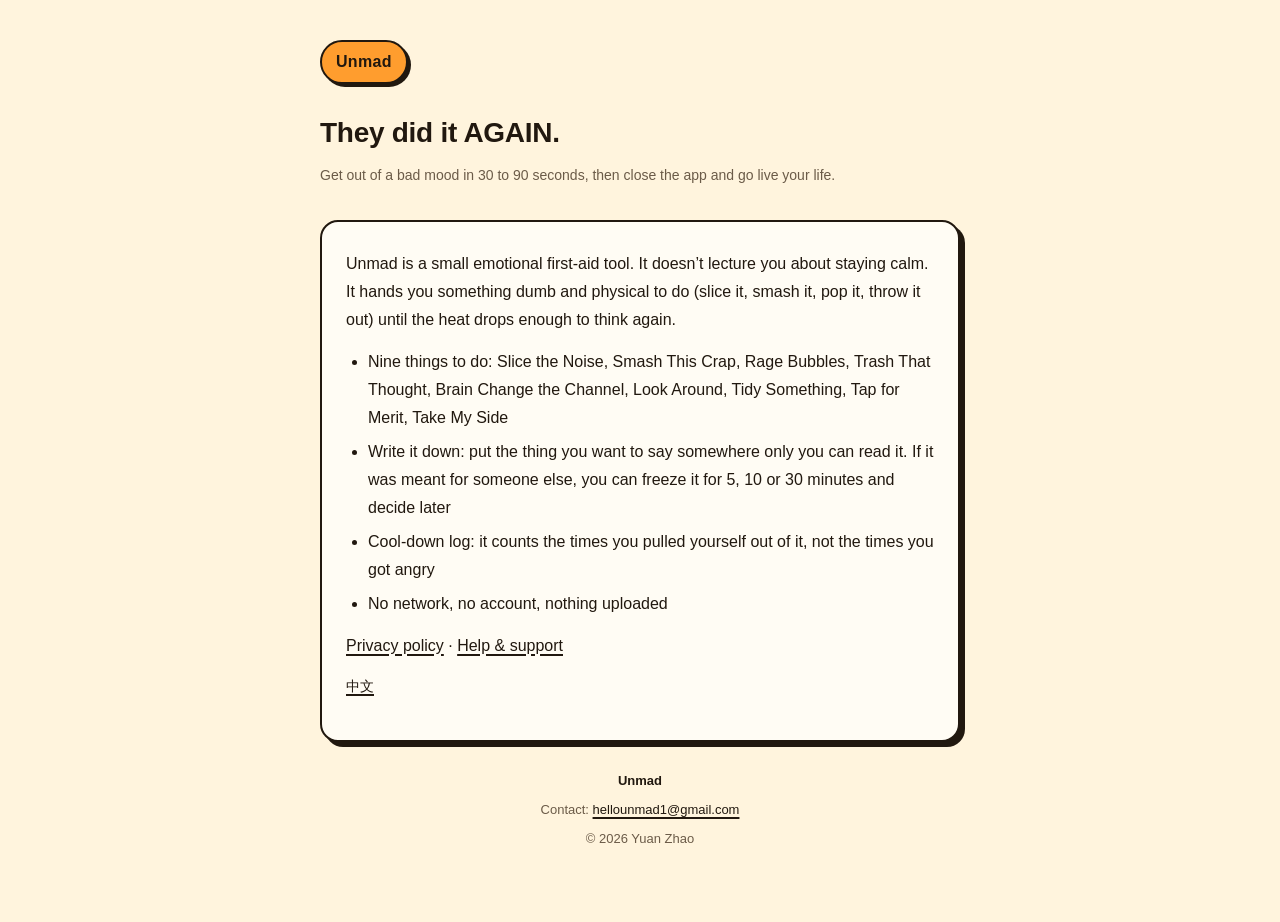
==== en/index.html @ 25377d07 "Sync site with store/site: English without em dashes, renamed About row Mirrors Unmad commits 2f95cc" ====
<!DOCTYPE html>
<html lang="en">
<head>
<meta charset="utf-8">
<meta name="viewport" content="width=device-width, initial-scale=1">
<title>Unmad</title>
<meta name="description" content="Unmad is a small emotional first-aid tool. 30 to 90 seconds to get out of a bad mood, then close it. No network, no account, nothing uploaded.">
<link rel="canonical" href="https://unmad.cn/en/">
<link rel="alternate" hreflang="en" href="https://unmad.cn/en/">
<link rel="alternate" hreflang="zh-Hans" href="https://unmad.cn/">
<link rel="icon" href="../assets/favicon.png" type="image/png">
<link rel="apple-touch-icon" href="../assets/apple-touch-icon.png">
<meta name="theme-color" content="#FFF4DD">
<meta property="og:type" content="website">
<meta property="og:site_name" content="Unmad">
<meta property="og:title" content="Unmad · Open it when you are angry">
<meta property="og:description" content="Unmad is a small emotional first-aid tool. 30 to 90 seconds to get out of a bad mood, then close it. No network, no account, nothing uploaded.">
<meta property="og:url" content="https://unmad.cn/en/">
<meta property="og:image" content="https://unmad.cn/assets/og-en.png">
<meta property="og:locale" content="en_US">
<meta property="og:locale:alternate" content="zh_CN">
<style>
:root {
  --cream: #FFF4DD;
  --paper: #FFFCF4;
  --ink: #21180F;
  --muted: #6B5B48;
  --orange: #FF9D2E;
  --red: #EF4136;
  --line: #21180F;
  color-scheme: light;
}
* { box-sizing: border-box; }
body {
  margin: 0;
  background: var(--cream);
  color: var(--ink);
  font: 16px/1.75 -apple-system, BlinkMacSystemFont, "Segoe UI", "Helvetica Neue",
        Arial, sans-serif;
  -webkit-text-size-adjust: 100%;
}
.wrap { max-width: 680px; margin: 0 auto; padding: 40px 20px 72px; }
header { margin-bottom: 32px; }
.mark {
  display: inline-block; padding: 6px 14px; border: 2.5px solid var(--line);
  border-radius: 999px; background: var(--orange); font-weight: 800; letter-spacing: .02em;
  box-shadow: 3px 3px 0 var(--line);
}
h1 { font-size: 28px; font-weight: 800; margin: 24px 0 6px; letter-spacing: -.01em; }
.sub { color: var(--muted); margin: 0; font-size: 14px; }
main {
  background: var(--paper); border: 2.5px solid var(--line); border-radius: 18px;
  padding: 28px 24px; box-shadow: 5px 5px 0 var(--line);
}
h2 { font-size: 18px; font-weight: 800; margin: 30px 0 8px; }
h2:first-child { margin-top: 0; }
p { margin: 0 0 14px; }
ul { margin: 0 0 14px; padding-left: 22px; }
li { margin-bottom: 6px; }
a { color: var(--ink); text-decoration-thickness: 2px; text-underline-offset: 3px; }
a:hover { color: var(--orange); }
hr { border: 0; border-top: 2px dashed rgba(33,24,15,.25); margin: 30px 0; }
.alt { color: var(--muted); font-size: 14px; }
footer { margin-top: 28px; text-align: center; color: var(--muted); font-size: 13px; }
footer p { margin: 0 0 6px; }
footer p:last-child { margin-bottom: 0; }
.site-name { font-weight: 800; color: var(--ink); }
.beian { display: flex; flex-wrap: wrap; gap: 4px 10px; justify-content: center; }
.beian a { color: var(--muted); text-decoration: none; }
.beian a:hover { color: var(--orange); text-decoration: underline; }

code { background: var(--cream); padding: 2px 6px; border-radius: 5px; font-size: .92em; }
@media (max-width: 480px) {
  .wrap { padding: 28px 14px 56px; }
  main { padding: 22px 18px; box-shadow: 4px 4px 0 var(--line); }
  h1 { font-size: 24px; }
}
</style>
</head>
<body>
<div class="wrap">
<header>
    <span class="mark">Unmad</span>
    <h1>They did it AGAIN.</h1>
    <p class="sub">Get out of a bad mood in 30 to 90 seconds, then close the app and go live your life.</p>
  </header>

  <main>
    <p>Unmad is a small emotional first-aid tool. It doesn’t lecture you about staying calm. It hands you something dumb and physical to do (slice it, smash it, pop it, throw it out) until the heat drops enough to think again.</p>
    <ul>
      <li>Nine things to do: Slice the Noise, Smash This Crap, Rage Bubbles, Trash That Thought, Brain Change the Channel, Look Around, Tidy Something, Tap for Merit, Take My Side</li>
      <li>Write it down: put the thing you want to say somewhere only you can read it. If it was meant for someone else, you can freeze it for 5, 10 or 30 minutes and decide later</li>
      <li>Cool-down log: it counts the times you pulled yourself out of it, not the times you got angry</li>
      <li>No network, no account, nothing uploaded</li>
    </ul>
    <p><a href="privacy.html">Privacy policy</a> · <a href="support.html">Help &amp; support</a></p>
    <p class="alt"><a href="../index.html">中文</a></p>
  </main>

  <footer>
    <p class="site-name">Unmad</p>
    <p>Contact: <a href="mailto:hellounmad1@gmail.com">hellounmad1@gmail.com</a></p>
    <p>© 2026 Yuan Zhao</p>
  </footer></div>
</body>
</html>
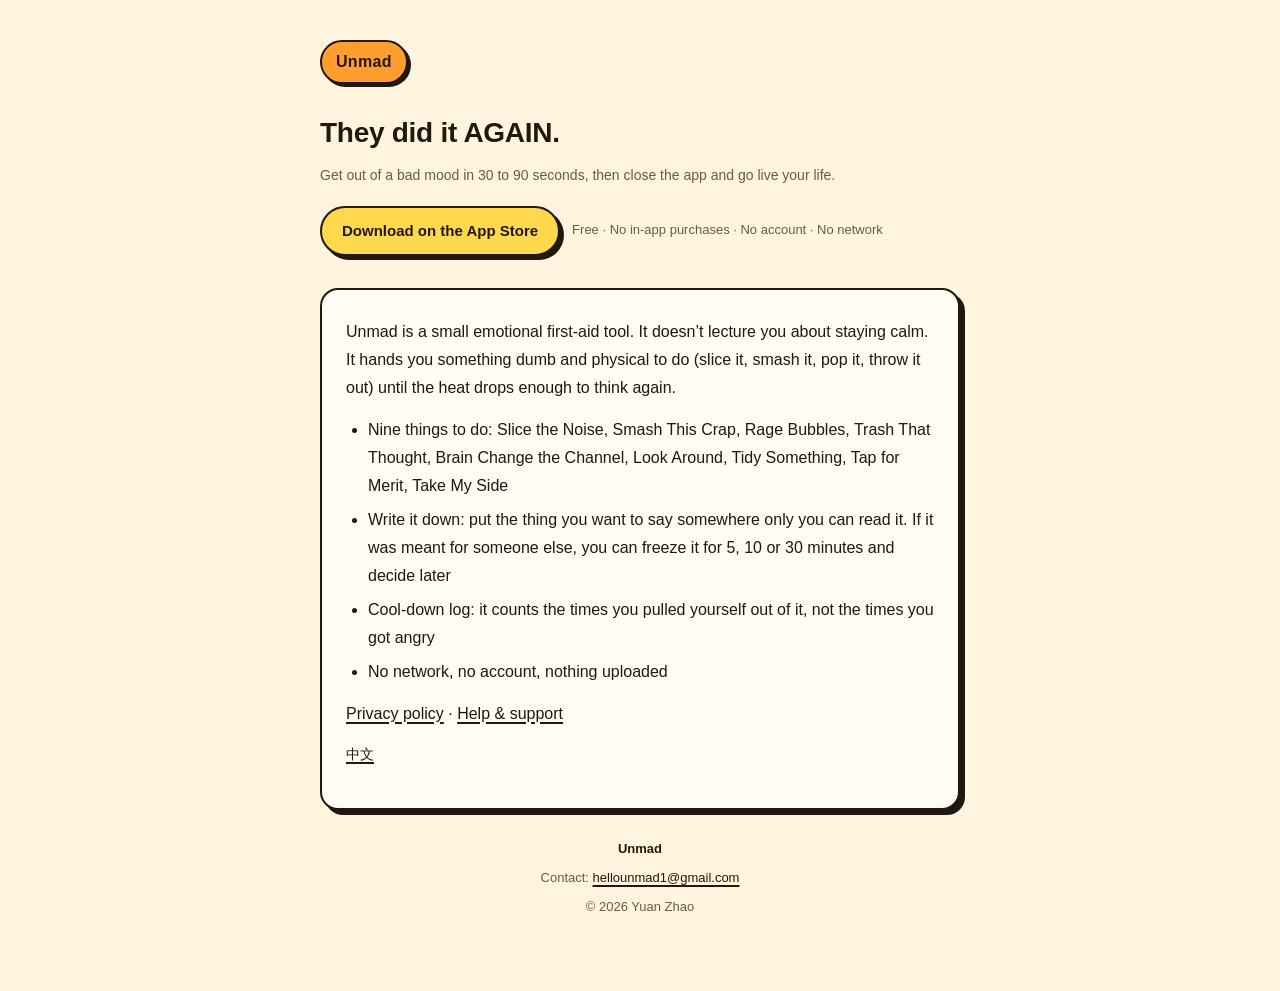
==== commit fbcd342e: "Show the ICP number and the real App Store links Synced from Unmad/store/site (ecc69d7).  - The thre" ====
--- a/en/index.html
+++ b/en/index.html
@@ -27,6 +27,7 @@
   --muted: #6B5B48;
   --orange: #FF9D2E;
   --red: #EF4136;
+  --yellow: #FFD84D;
   --line: #21180F;
   color-scheme: light;
 }
@@ -48,6 +49,18 @@
 }
 h1 { font-size: 28px; font-weight: 800; margin: 24px 0 6px; letter-spacing: -.01em; }
 .sub { color: var(--muted); margin: 0; font-size: 14px; }
+.cta { display: flex; flex-wrap: wrap; align-items: center; gap: 12px; margin: 18px 0 0; }
+.store {
+  display: inline-block; padding: 10px 20px; border: 2.5px solid var(--line);
+  border-radius: 999px; background: var(--yellow); color: var(--ink);
+  font-weight: 800; font-size: 15px; box-shadow: 4px 4px 0 var(--line);
+  text-decoration: none;
+}
+.store:hover {
+  background: var(--orange); color: var(--ink);
+  transform: translate(-1px, -1px); box-shadow: 5px 5px 0 var(--line);
+}
+.cta-note { font-size: 13px; color: var(--muted); }
 main {
   background: var(--paper); border: 2.5px solid var(--line); border-radius: 18px;
   padding: 28px 24px; box-shadow: 5px 5px 0 var(--line);
@@ -83,6 +96,11 @@
     <span class="mark">Unmad</span>
     <h1>They did it AGAIN.</h1>
     <p class="sub">Get out of a bad mood in 30 to 90 seconds, then close the app and go live your life.</p>
+    <!-- 不带 /cn/ 区码：这一页的读者在大陆以外，Apple 会按他们自己的商店跳转。 -->
+    <p class="cta">
+      <a class="store" href="https://apps.apple.com/app/id6809241933">Download on the App Store</a>
+      <span class="cta-note">Free · No in-app purchases · No account · No network</span>
+    </p>
   </header>
 
   <main>
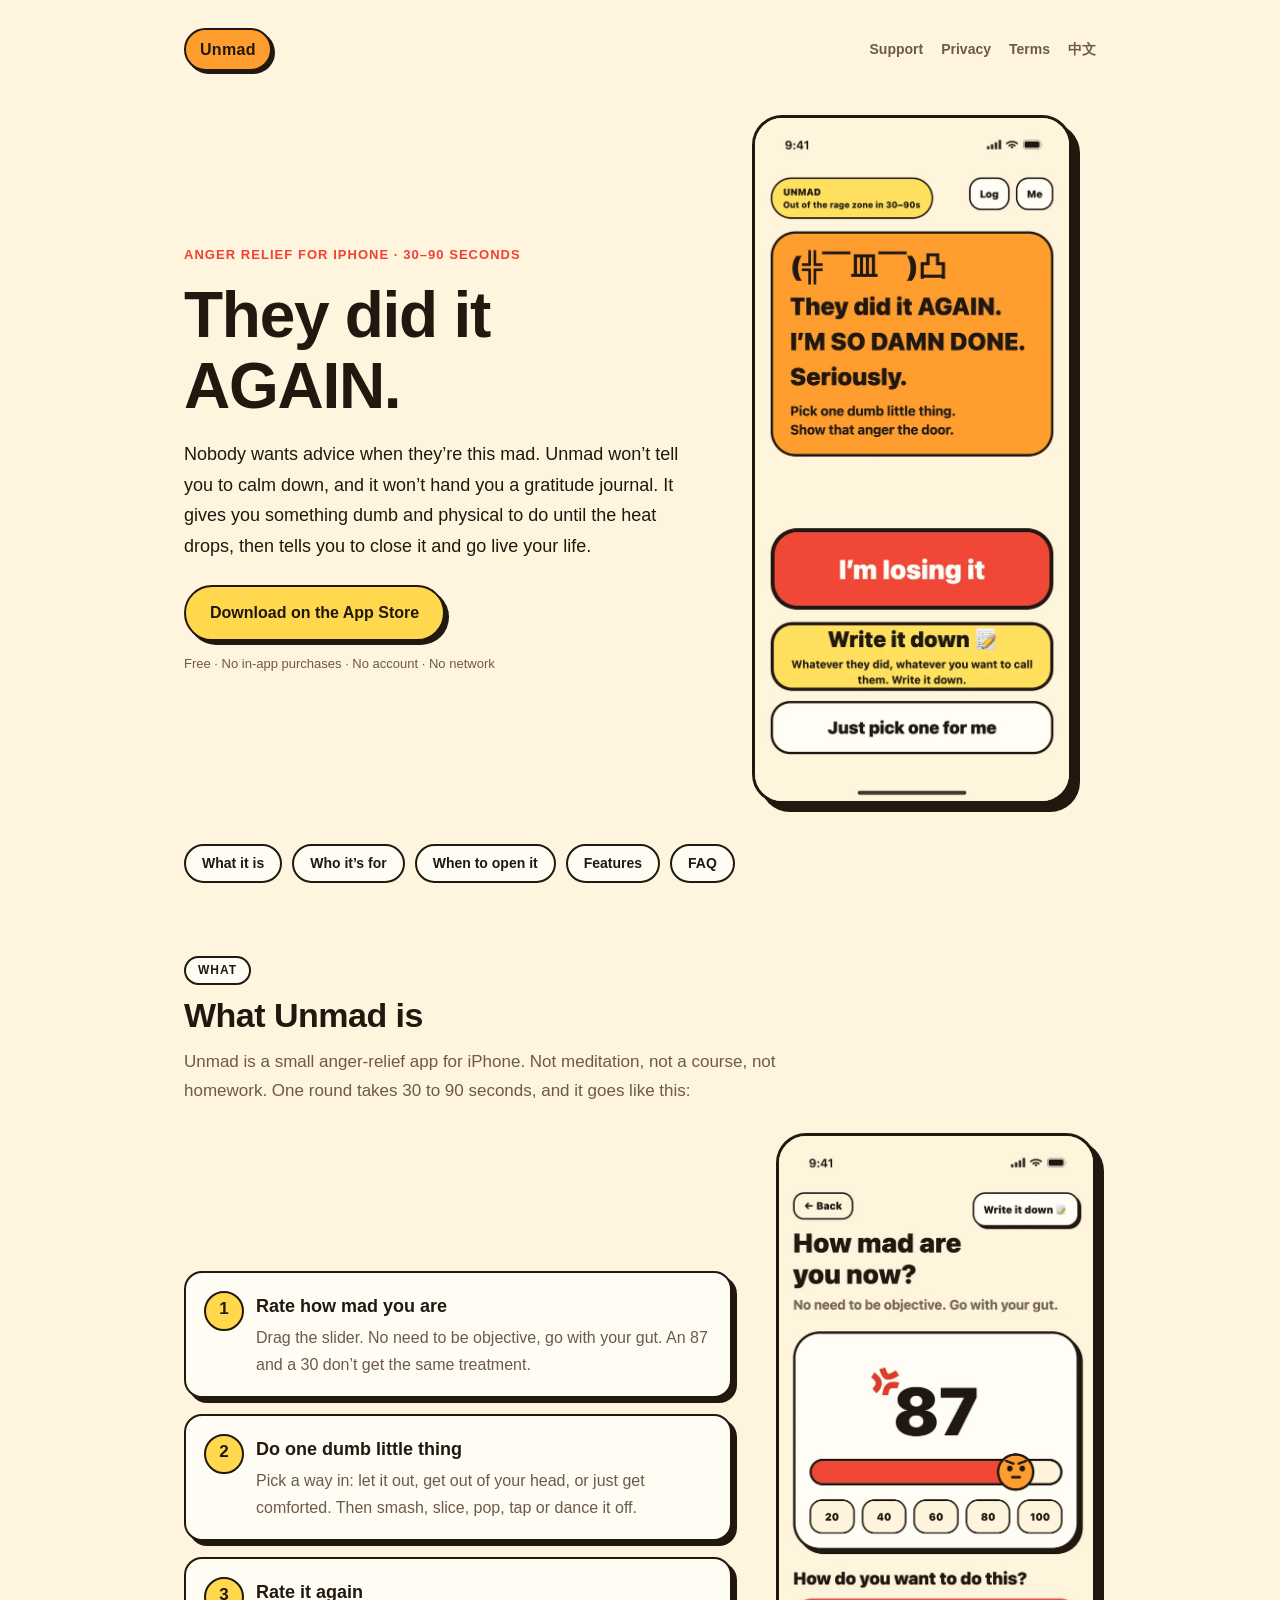
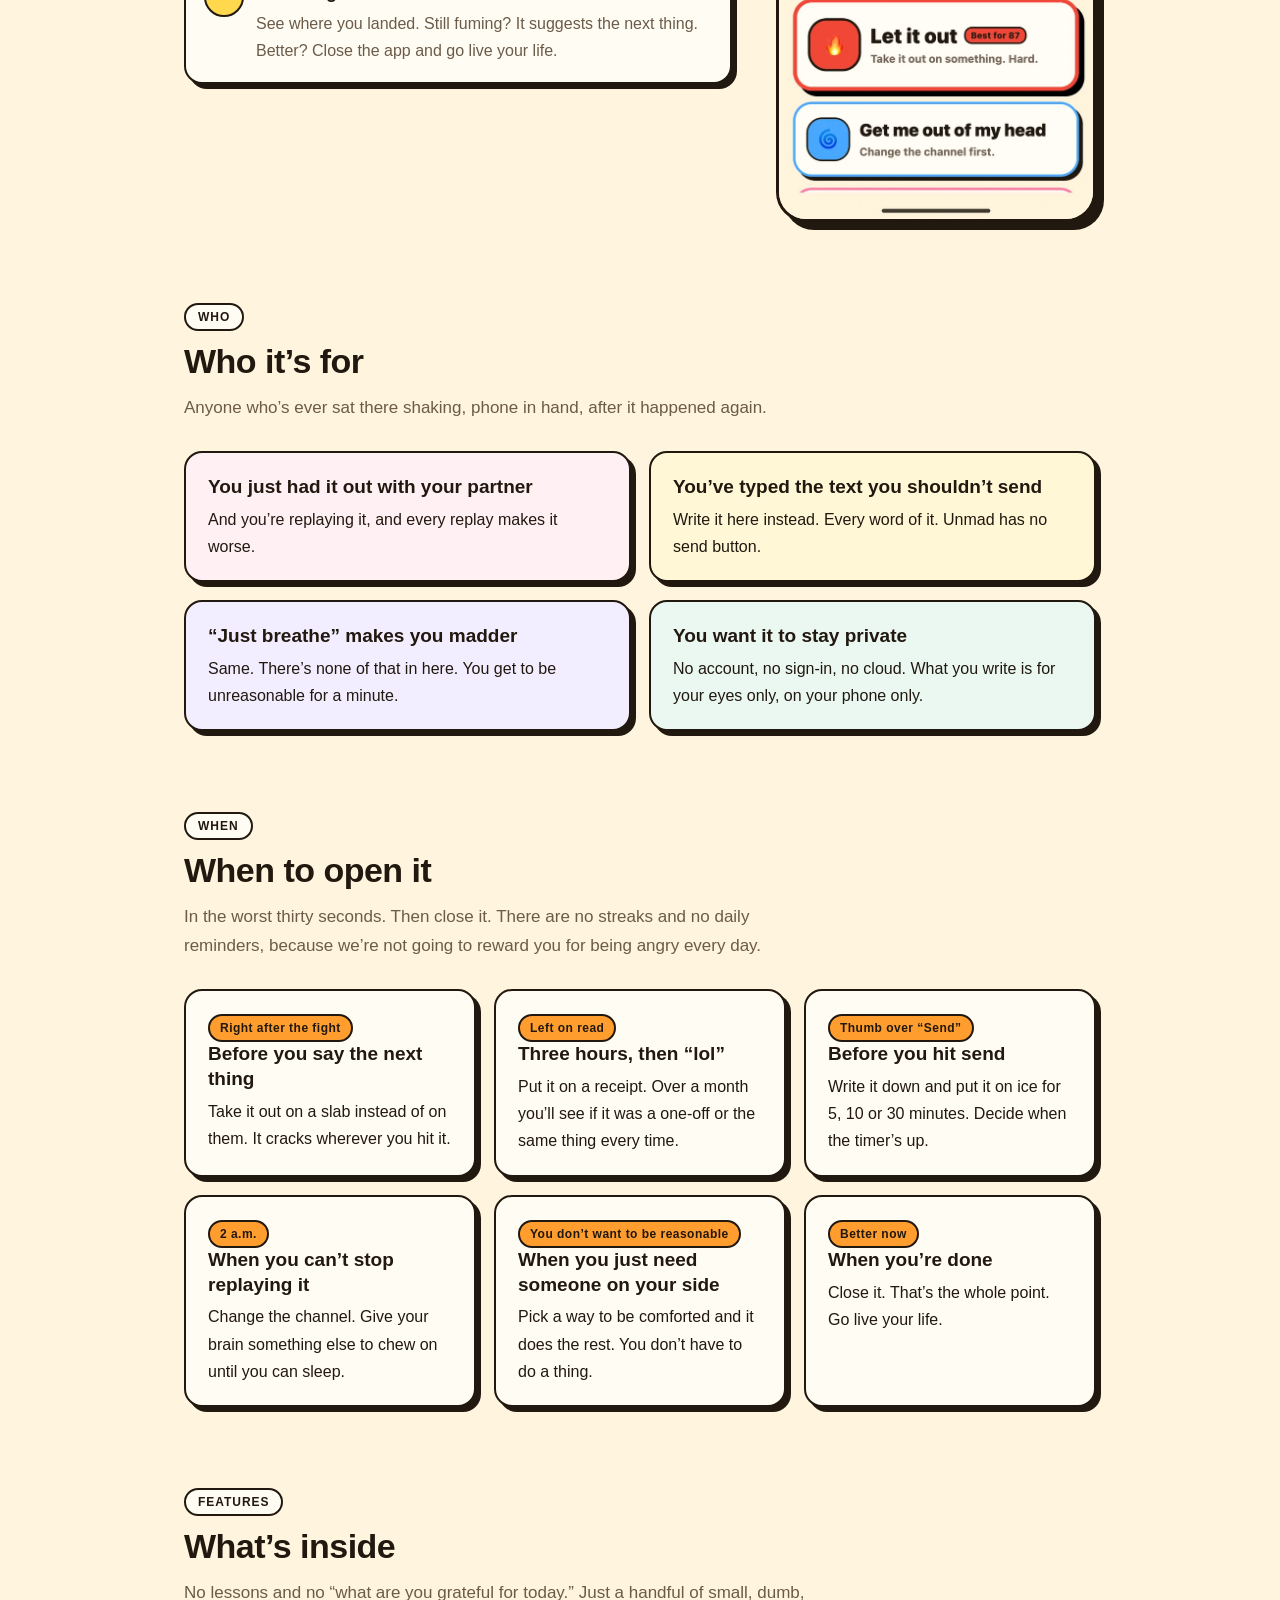
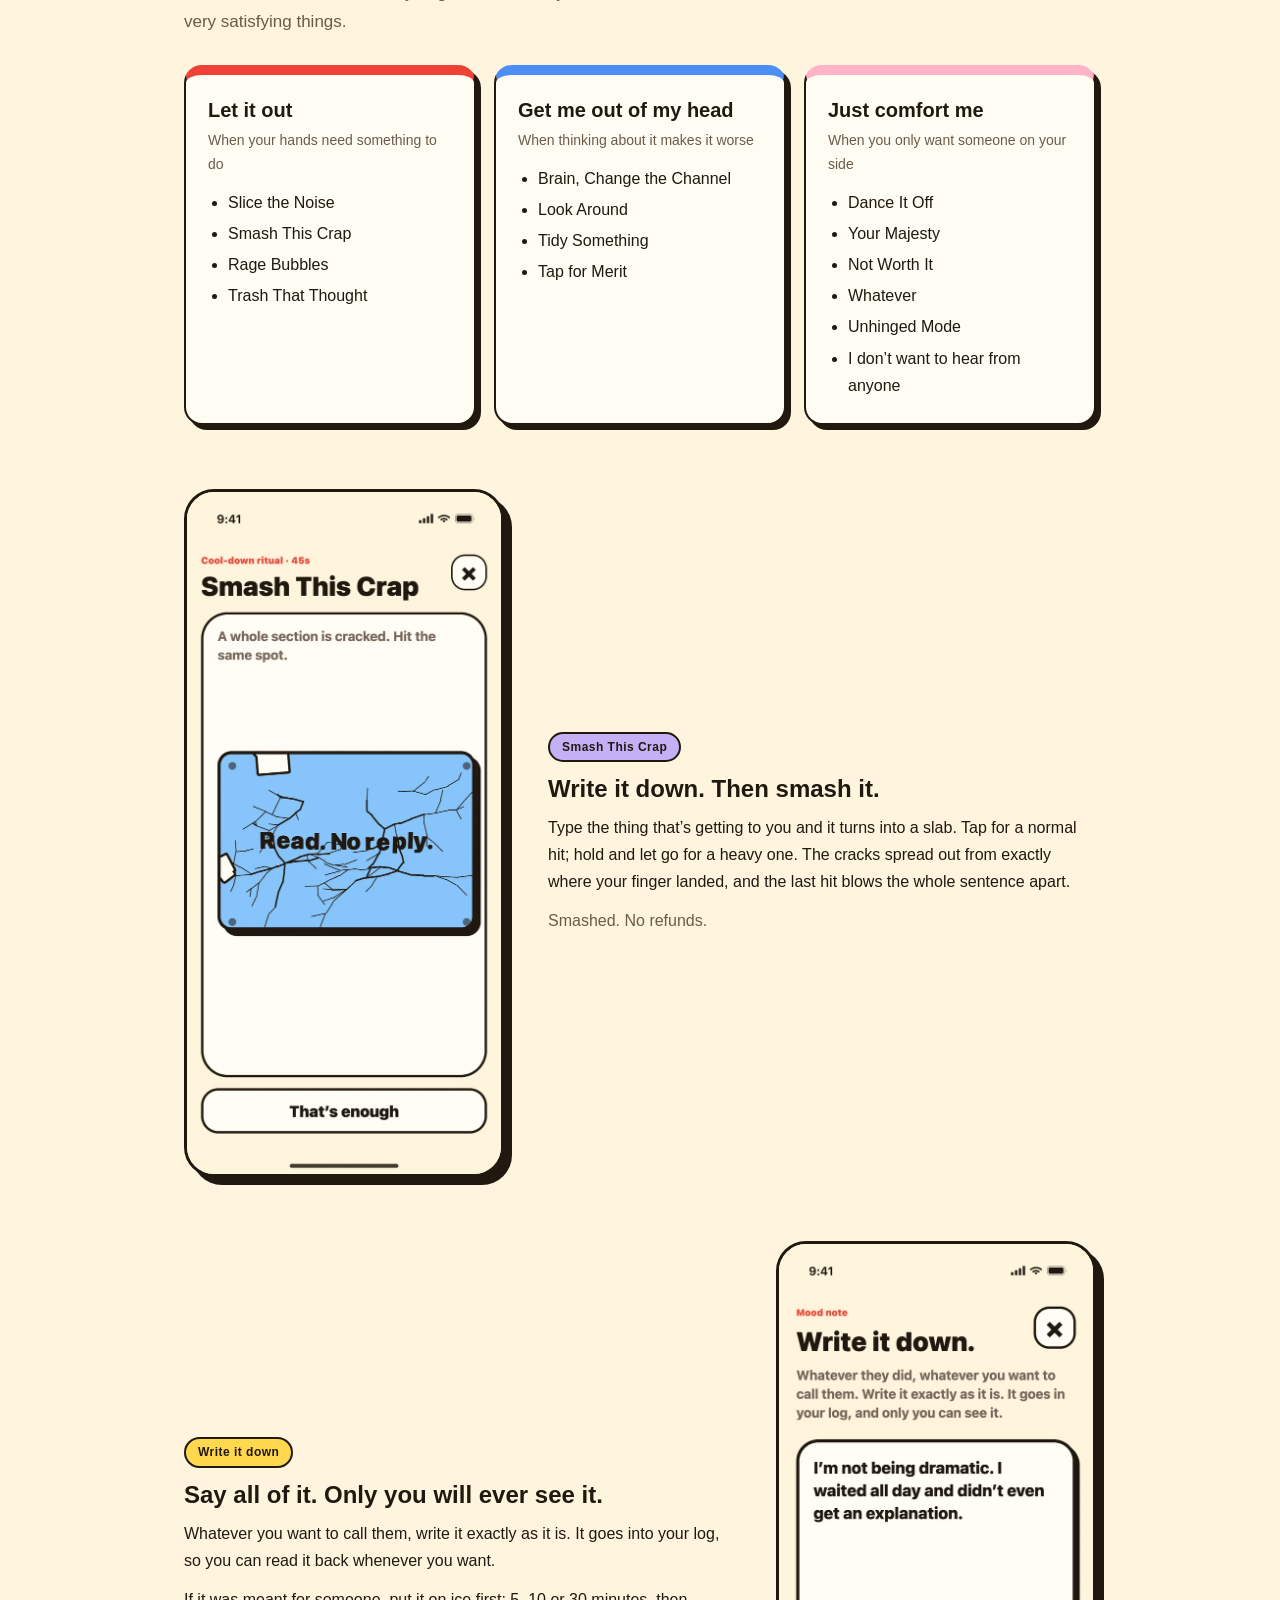
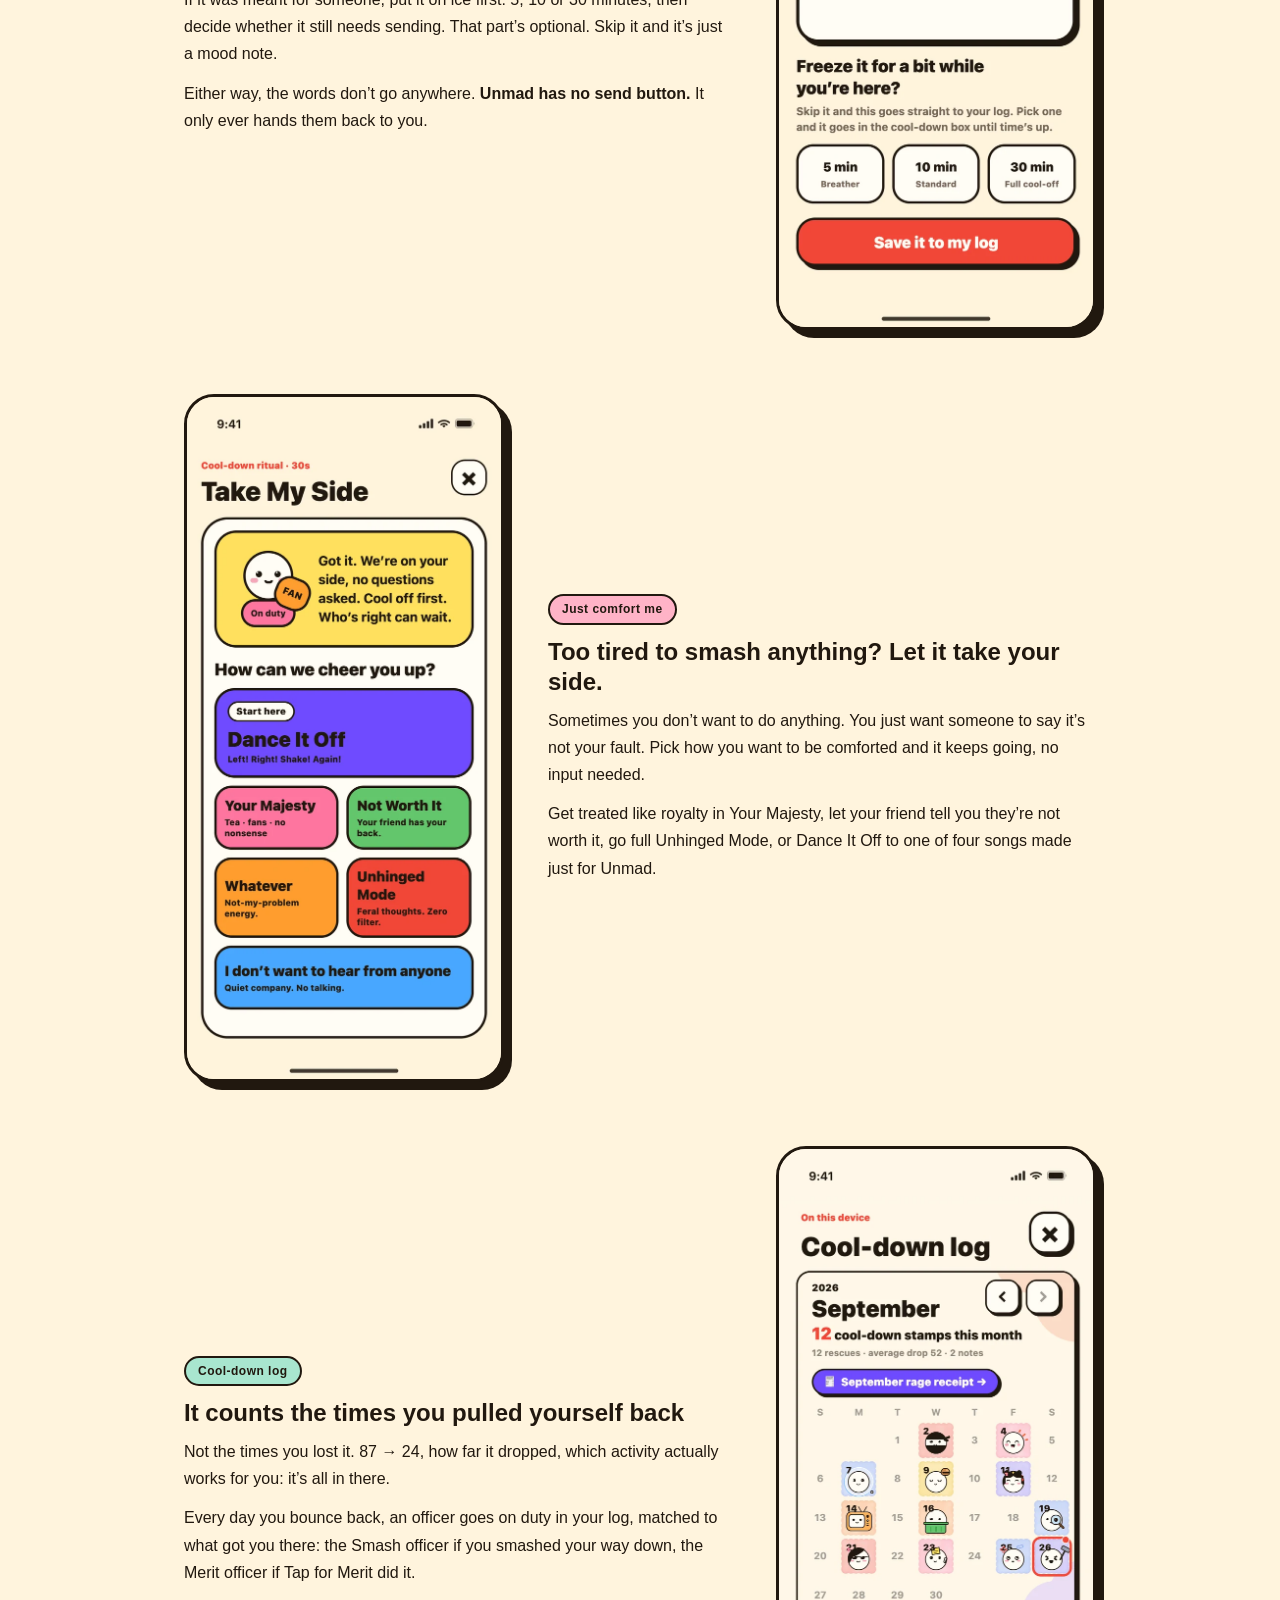
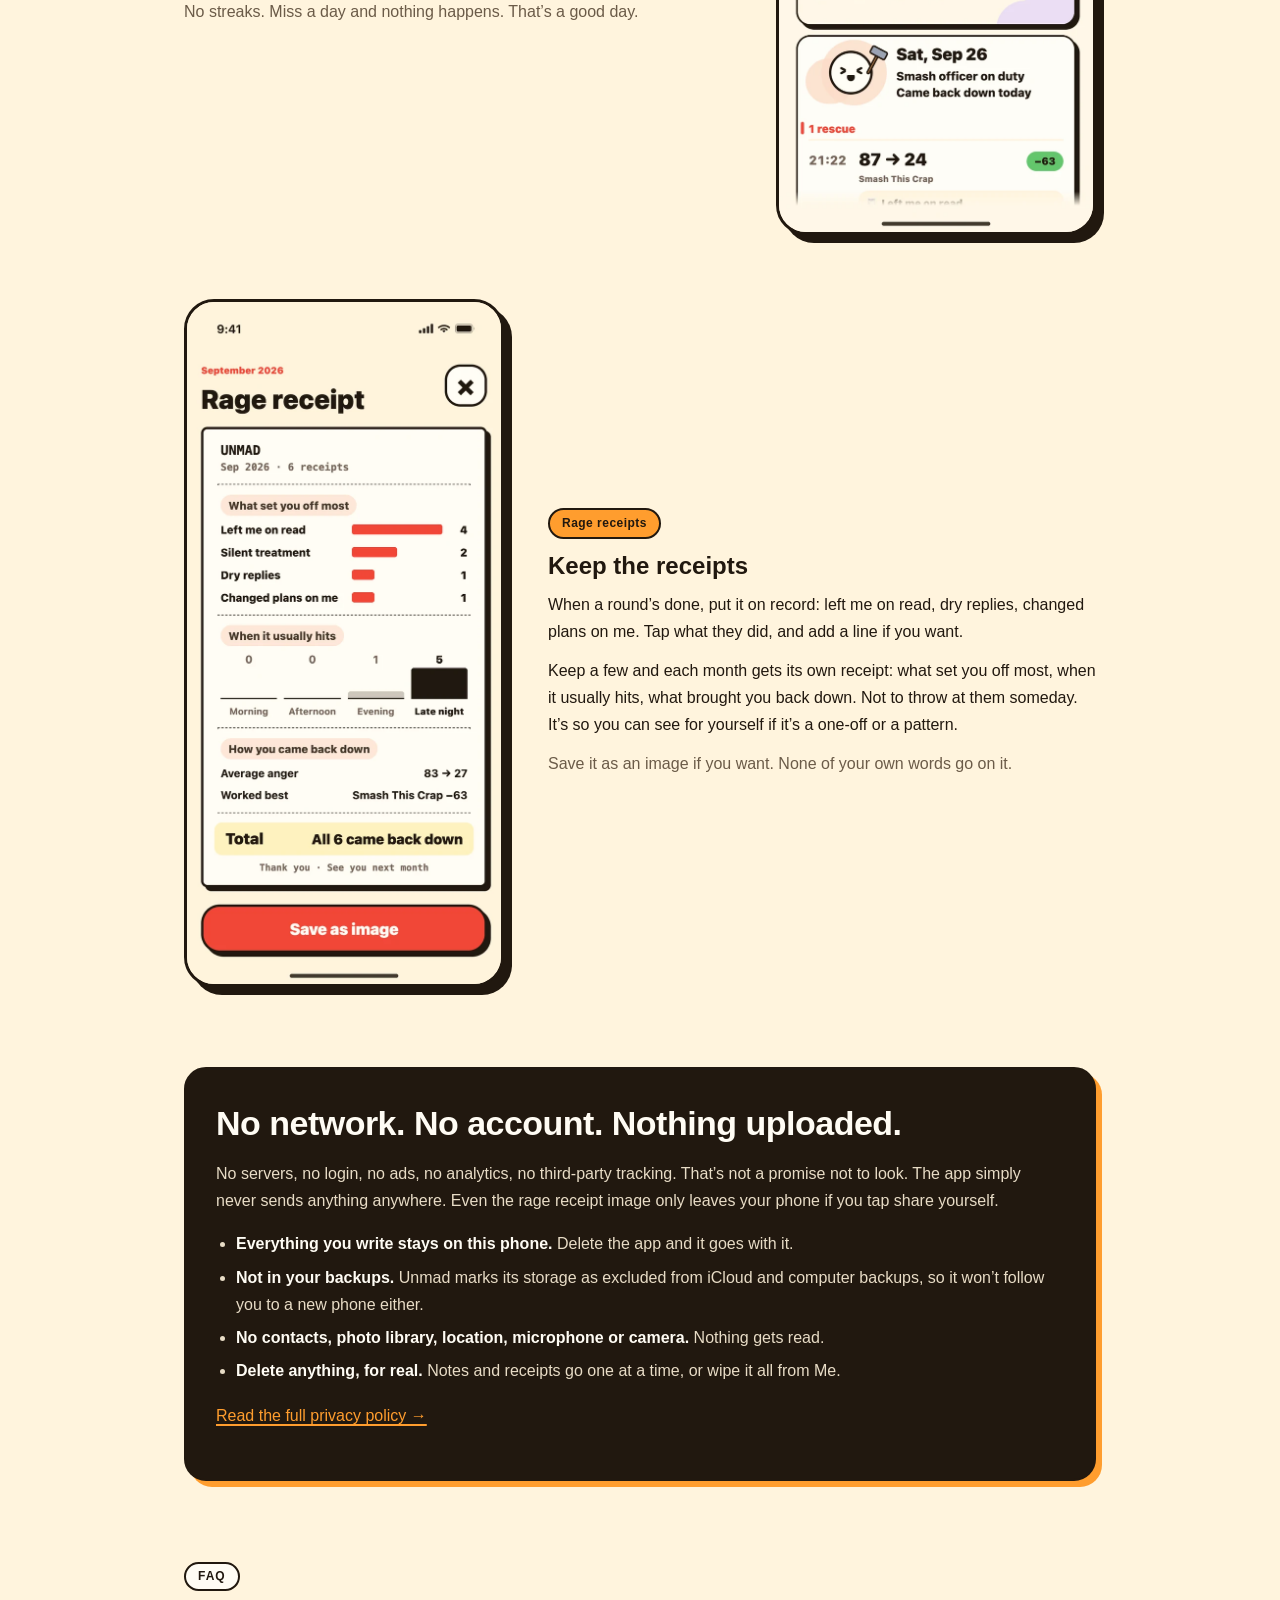
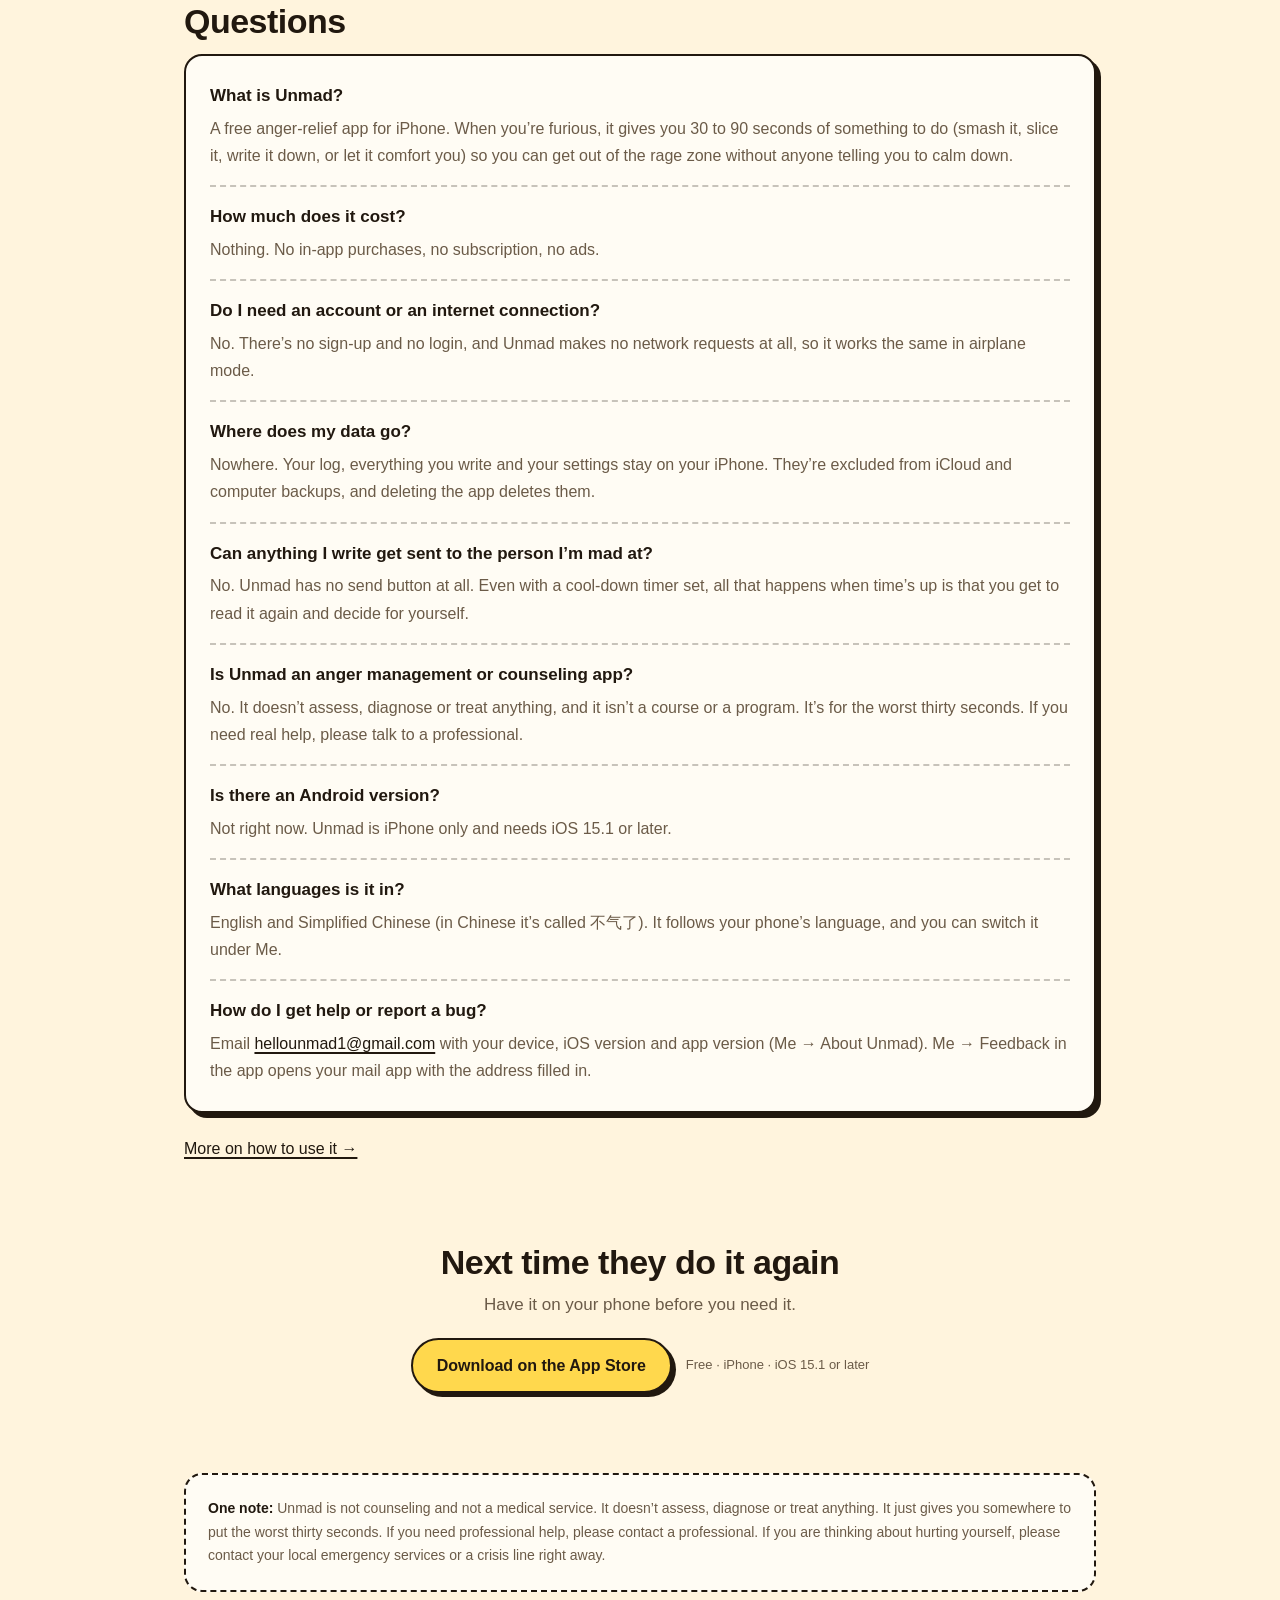
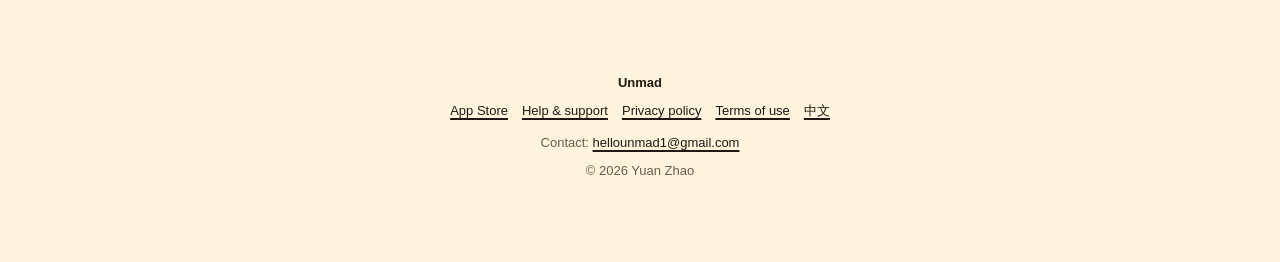
==== commit 807fe2d2: "Sync site with store/site: English landing page and Terms Mirrors Unmad commit f88673e: the English " ====
--- a/en/index.html
+++ b/en/index.html
@@ -3,22 +3,79 @@
 <head>
 <meta charset="utf-8">
 <meta name="viewport" content="width=device-width, initial-scale=1">
-<title>Unmad</title>
-<meta name="description" content="Unmad is a small emotional first-aid tool. 30 to 90 seconds to get out of a bad mood, then close it. No network, no account, nothing uploaded.">
+<title>Unmad: Anger Relief &amp; Vent App for iPhone</title>
+<meta name="description" content="Unmad is a free iPhone app for when you’re too mad to think. Smash it, slice it, write it down or get comforted, and get out of the rage zone in 30 to 90 seconds. No account, no network, nothing uploaded.">
 <link rel="canonical" href="https://unmad.cn/en/">
 <link rel="alternate" hreflang="en" href="https://unmad.cn/en/">
 <link rel="alternate" hreflang="zh-Hans" href="https://unmad.cn/">
+<link rel="alternate" hreflang="x-default" href="https://unmad.cn/en/">
 <link rel="icon" href="../assets/favicon.png" type="image/png">
 <link rel="apple-touch-icon" href="../assets/apple-touch-icon.png">
 <meta name="theme-color" content="#FFF4DD">
+<!-- iPhone 上的 Safari 顶部会出一条系统自带的「打开 / 获取」横幅，直通 App Store 下载页。 -->
+<meta name="apple-itunes-app" content="app-id=6809241933">
 <meta property="og:type" content="website">
 <meta property="og:site_name" content="Unmad">
-<meta property="og:title" content="Unmad · Open it when you are angry">
-<meta property="og:description" content="Unmad is a small emotional first-aid tool. 30 to 90 seconds to get out of a bad mood, then close it. No network, no account, nothing uploaded.">
+<meta property="og:title" content="Unmad · Open it when you’re this mad">
+<meta property="og:description" content="Nobody wants advice when they’re this mad. Smash it, slice it, write it down, then close the app and go live your life. Free, no account, nothing uploaded.">
 <meta property="og:url" content="https://unmad.cn/en/">
 <meta property="og:image" content="https://unmad.cn/assets/og-en.png">
+<meta property="og:image:width" content="1200">
+<meta property="og:image:height" content="630">
 <meta property="og:locale" content="en_US">
 <meta property="og:locale:alternate" content="zh_CN">
+<meta name="twitter:card" content="summary_large_image">
+<!-- 结构化数据：给搜索引擎和 ChatGPT 搜索读的。FAQPage 里的问答必须和页面上看得见的
+     「Questions」一节一字不差，改了那边这里跟着改，否则会被当成藏内容。
+     没写评分：美区还没有评分，不编。 -->
+<script type="application/ld+json">
+{
+  "@context": "https://schema.org",
+  "@graph": [
+    {
+      "@type": "MobileApplication",
+      "@id": "https://unmad.cn/en/#app",
+      "name": "Unmad",
+      "alternateName": ["Unmad: Anger Relief & Vent", "不气了"],
+      "description": "A free anger-relief app for iPhone. Rate how mad you are, do one quick thing (smash it, slice it, write it down, or get comforted) and get out of the rage zone in 30 to 90 seconds. No account, no network, nothing uploaded.",
+      "operatingSystem": "iOS 15.1 or later",
+      "applicationCategory": "HealthApplication",
+      "inLanguage": ["en", "zh-Hans"],
+      "url": "https://unmad.cn/en/",
+      "installUrl": "https://apps.apple.com/app/id6809241933",
+      "sameAs": ["https://apps.apple.com/app/id6809241933"],
+      "image": "https://unmad.cn/assets/og-en.png",
+      "screenshot": "https://unmad.cn/assets/en/shot-home.webp",
+      "offers": { "@type": "Offer", "price": "0", "priceCurrency": "USD" },
+      "author": { "@type": "Person", "name": "Yuan Zhao" }
+    },
+    {
+      "@type": "FAQPage",
+      "@id": "https://unmad.cn/en/#faq",
+      "mainEntity": [
+        { "@type": "Question", "name": "What is Unmad?",
+          "acceptedAnswer": { "@type": "Answer", "text": "A free anger-relief app for iPhone. When you’re furious, it gives you 30 to 90 seconds of something to do (smash it, slice it, write it down, or let it comfort you) so you can get out of the rage zone without anyone telling you to calm down." } },
+        { "@type": "Question", "name": "How much does it cost?",
+          "acceptedAnswer": { "@type": "Answer", "text": "Nothing. No in-app purchases, no subscription, no ads." } },
+        { "@type": "Question", "name": "Do I need an account or an internet connection?",
+          "acceptedAnswer": { "@type": "Answer", "text": "No. There’s no sign-up and no login, and Unmad makes no network requests at all, so it works the same in airplane mode." } },
+        { "@type": "Question", "name": "Where does my data go?",
+          "acceptedAnswer": { "@type": "Answer", "text": "Nowhere. Your log, everything you write and your settings stay on your iPhone. They’re excluded from iCloud and computer backups, and deleting the app deletes them." } },
+        { "@type": "Question", "name": "Can anything I write get sent to the person I’m mad at?",
+          "acceptedAnswer": { "@type": "Answer", "text": "No. Unmad has no send button at all. Even with a cool-down timer set, all that happens when time’s up is that you get to read it again and decide for yourself." } },
+        { "@type": "Question", "name": "Is Unmad an anger management or counseling app?",
+          "acceptedAnswer": { "@type": "Answer", "text": "No. It doesn’t assess, diagnose or treat anything, and it isn’t a course or a program. It’s for the worst thirty seconds. If you need real help, please talk to a professional." } },
+        { "@type": "Question", "name": "Is there an Android version?",
+          "acceptedAnswer": { "@type": "Answer", "text": "Not right now. Unmad is iPhone only and needs iOS 15.1 or later." } },
+        { "@type": "Question", "name": "What languages is it in?",
+          "acceptedAnswer": { "@type": "Answer", "text": "English and Simplified Chinese (in Chinese it’s called 不气了). It follows your phone’s language, and you can switch it under Me." } },
+        { "@type": "Question", "name": "How do I get help or report a bug?",
+          "acceptedAnswer": { "@type": "Answer", "text": "Email hellounmad1@gmail.com with your device, iOS version and app version (Me → About Unmad). Me → Feedback in the app opens your mail app with the address filled in." } }
+      ]
+    }
+  ]
+}
+</script>
 <style>
 :root {
   --cream: #FFF4DD;
@@ -28,97 +85,545 @@
   --orange: #FF9D2E;
   --red: #EF4136;
   --yellow: #FFD84D;
+  --lilac: #C3B0F5;
+  --pink: #FFB3C7;
+  --mint: #A8E6CF;
   --line: #21180F;
   color-scheme: light;
 }
 * { box-sizing: border-box; }
+html { scroll-behavior: smooth; }
 body {
   margin: 0;
   background: var(--cream);
   color: var(--ink);
-  font: 16px/1.75 -apple-system, BlinkMacSystemFont, "Segoe UI", "Helvetica Neue",
+  font: 16px/1.7 -apple-system, BlinkMacSystemFont, "Segoe UI", "Helvetica Neue",
         Arial, sans-serif;
   -webkit-text-size-adjust: 100%;
 }
-.wrap { max-width: 680px; margin: 0 auto; padding: 40px 20px 72px; }
-header { margin-bottom: 32px; }
+img { max-width: 100%; height: auto; display: block; }
+a { color: var(--ink); text-decoration-thickness: 2px; text-underline-offset: 3px; }
+a:hover { color: var(--red); }
+.wrap { max-width: 960px; margin: 0 auto; padding: 24px 20px 72px; }
+/* 锚点跳过去的时候标题别顶着屏幕上沿 */
+section[id] { scroll-margin-top: 20px; }
+
+/* ---------- 顶栏 ---------- */
+.topbar {
+  display: flex; align-items: center; justify-content: space-between;
+  flex-wrap: wrap; gap: 12px; margin-bottom: 44px;
+}
 .mark {
   display: inline-block; padding: 6px 14px; border: 2.5px solid var(--line);
   border-radius: 999px; background: var(--orange); font-weight: 800; letter-spacing: .02em;
-  box-shadow: 3px 3px 0 var(--line);
-}
-h1 { font-size: 28px; font-weight: 800; margin: 24px 0 6px; letter-spacing: -.01em; }
-.sub { color: var(--muted); margin: 0; font-size: 14px; }
-.cta { display: flex; flex-wrap: wrap; align-items: center; gap: 12px; margin: 18px 0 0; }
+  box-shadow: 3px 3px 0 var(--line); text-decoration: none;
+}
+.mark:hover { color: var(--ink); }
+.topbar nav { display: flex; flex-wrap: wrap; gap: 6px 18px; font-size: 14px; }
+.topbar nav a { color: var(--muted); text-decoration: none; font-weight: 600; }
+.topbar nav a:hover { color: var(--red); text-decoration: underline; }
+
+/* ---------- 首屏 ---------- */
+.hero { display: grid; gap: 34px; align-items: center; margin-bottom: 40px; }
+.kicker {
+  margin: 0 0 14px; font-size: 13px; font-weight: 700; letter-spacing: .08em;
+  color: var(--red); text-transform: uppercase;
+}
+h1 {
+  font-size: 44px; line-height: 1.1; font-weight: 800; margin: 0 0 18px;
+  letter-spacing: -.02em;
+}
+.lede { font-size: 18px; margin: 0 0 24px; }
+.cta { display: flex; flex-wrap: wrap; align-items: center; gap: 12px 14px; }
 .store {
-  display: inline-block; padding: 10px 20px; border: 2.5px solid var(--line);
-  border-radius: 999px; background: var(--yellow); color: var(--ink);
-  font-weight: 800; font-size: 15px; box-shadow: 4px 4px 0 var(--line);
-  text-decoration: none;
-}
-.store:hover {
-  background: var(--orange); color: var(--ink);
-  transform: translate(-1px, -1px); box-shadow: 5px 5px 0 var(--line);
-}
+  display: inline-block; padding: 12px 24px; border: 2.5px solid var(--line);
+  border-radius: 999px; background: var(--yellow); font-weight: 800; font-size: 16px;
+  box-shadow: 4px 4px 0 var(--line); text-decoration: none; color: var(--ink);
+}
+a.store:hover { background: var(--orange); color: var(--ink); transform: translate(-1px, -1px); box-shadow: 5px 5px 0 var(--line); }
 .cta-note { font-size: 13px; color: var(--muted); }
-main {
+.shot {
+  margin: 0; border: 3px solid var(--line); border-radius: 30px; overflow: hidden;
+  box-shadow: 8px 8px 0 var(--line); background: var(--cream); line-height: 0;
+  justify-self: center; max-width: 300px;
+}
+/* 网格子项默认 min-width:auto，截图的固有宽度会把整页撑到视口以外，
+   手机上就变成整页横向溢出。和中文首页同一个解药，别删。 */
+.hero > *, .feature > *, .row2 > * { min-width: 0; }
+.shot img { width: 100%; }
+
+/* ---------- 页内目录 ---------- */
+.toc {
+  display: flex; flex-wrap: wrap; gap: 10px; margin: 0 0 72px; padding: 0; list-style: none;
+}
+.toc a {
+  display: inline-block; padding: 6px 16px; border: 2px solid var(--line); border-radius: 999px;
+  background: var(--paper); font-weight: 700; font-size: 14px; text-decoration: none;
+}
+.toc a:hover { background: var(--orange); color: var(--ink); }
+
+/* ---------- 通用区块 ---------- */
+section { margin-bottom: 80px; }
+.eyebrow {
+  display: inline-block; margin: 0 0 10px; padding: 2px 12px; font-size: 12px; font-weight: 800;
+  letter-spacing: .08em; text-transform: uppercase; border: 2px solid var(--line);
+  border-radius: 999px; background: var(--paper);
+}
+h2 { font-size: 30px; line-height: 1.2; font-weight: 800; margin: 0 0 12px; letter-spacing: -.015em; }
+.section-sub { color: var(--muted); margin: 0 0 28px; max-width: 640px; font-size: 17px; }
+.grid { display: grid; gap: 18px; grid-template-columns: 1fr; }
+.card {
   background: var(--paper); border: 2.5px solid var(--line); border-radius: 18px;
-  padding: 28px 24px; box-shadow: 5px 5px 0 var(--line);
-}
-h2 { font-size: 18px; font-weight: 800; margin: 30px 0 8px; }
-h2:first-child { margin-top: 0; }
-p { margin: 0 0 14px; }
-ul { margin: 0 0 14px; padding-left: 22px; }
-li { margin-bottom: 6px; }
-a { color: var(--ink); text-decoration-thickness: 2px; text-underline-offset: 3px; }
-a:hover { color: var(--orange); }
-hr { border: 0; border-top: 2px dashed rgba(33,24,15,.25); margin: 30px 0; }
-.alt { color: var(--muted); font-size: 14px; }
-footer { margin-top: 28px; text-align: center; color: var(--muted); font-size: 13px; }
+  padding: 22px 22px 20px; box-shadow: 5px 5px 0 var(--line);
+}
+.card h3 { margin: 0 0 6px; font-size: 19px; line-height: 1.3; font-weight: 800; }
+.card p { margin: 0; }
+.card .who { margin: 0 0 12px; font-size: 14px; color: var(--muted); }
+.card ul { margin: 0; padding-left: 20px; }
+.card li { margin-bottom: 4px; }
+
+/* What：三步 */
+.row2 { display: grid; gap: 32px; align-items: center; }
+.steps { list-style: none; margin: 0; padding: 0; counter-reset: step; display: grid; gap: 16px; }
+.steps li {
+  counter-increment: step; position: relative; padding: 18px 20px 18px 70px;
+  background: var(--paper); border: 2.5px solid var(--line); border-radius: 18px;
+  box-shadow: 5px 5px 0 var(--line);
+}
+.steps li::before {
+  content: counter(step); position: absolute; left: 18px; top: 18px;
+  width: 36px; height: 36px; border: 2.5px solid var(--line); border-radius: 50%;
+  background: var(--yellow); font-weight: 800; font-size: 17px; line-height: 31px; text-align: center;
+}
+.steps h3 { margin: 0 0 2px; font-size: 18px; font-weight: 800; }
+.steps p { margin: 0; color: var(--muted); }
+
+/* Who / When 卡片的小色头 */
+.card.c-pink { background: #FFF0F4; }
+.card.c-yellow { background: #FFF7D6; }
+.card.c-lilac { background: #F3EEFF; }
+.card.c-mint { background: #EAF8F1; }
+.moment-time {
+  display: inline-block; margin: 0 0 10px; padding: 2px 10px; font-size: 12px; font-weight: 800;
+  letter-spacing: .04em; border: 2px solid var(--line); border-radius: 999px; background: var(--orange);
+}
+
+/* Features：三条路 + 图文行 */
+.ways { margin-bottom: 64px; }
+.ways .card h3 { font-size: 20px; }
+.ways .c1 { border-top: 10px solid var(--red); }
+.ways .c2 { border-top: 10px solid #4C8DF6; }
+.ways .c3 { border-top: 10px solid var(--pink); }
+.feature { display: grid; gap: 28px; align-items: center; margin-bottom: 64px; }
+.feature:last-child { margin-bottom: 0; }
+.feature h3 { font-size: 24px; line-height: 1.25; font-weight: 800; margin: 0 0 10px; }
+.feature p { margin: 0 0 12px; }
+.feature p:last-child { margin-bottom: 0; }
+.feature .aside { color: var(--muted); }
+.tag {
+  display: inline-block; margin-bottom: 12px; padding: 3px 12px; font-size: 12px;
+  font-weight: 800; letter-spacing: .04em; border: 2px solid var(--line);
+  border-radius: 999px; background: var(--lilac);
+}
+.tag.t-note { background: var(--yellow); }
+.tag.t-comfort { background: var(--pink); }
+.tag.t-log { background: var(--mint); }
+.tag.t-receipt { background: var(--orange); }
+
+/* ---------- 隐私 ---------- */
+.privacy-block {
+  background: var(--ink); color: var(--cream); border-radius: 22px;
+  padding: 34px 30px; border: 2.5px solid var(--line); box-shadow: 6px 6px 0 var(--orange);
+}
+.privacy-block h2 { color: var(--paper); }
+.privacy-block p { color: #E8DCC6; }
+.privacy-block ul { margin: 0 0 18px; padding-left: 20px; color: #E8DCC6; }
+.privacy-block li { margin-bottom: 6px; }
+.privacy-block li b { color: var(--paper); }
+.privacy-block a { color: var(--orange); }
+.privacy-block a:hover { color: var(--yellow); }
+
+/* ---------- 常见问题 ---------- */
+.faq-list {
+  background: var(--paper); border: 2.5px solid var(--line); border-radius: 18px;
+  padding: 26px 24px; box-shadow: 5px 5px 0 var(--line);
+}
+.qa { border-top: 2px dashed rgba(33,24,15,.25); padding-top: 16px; margin-top: 16px; }
+.qa:first-child { border-top: 0; padding-top: 0; margin-top: 0; }
+.qa h3 { font-size: 17px; font-weight: 800; margin: 0 0 4px; }
+.qa p { margin: 0; color: var(--muted); }
+
+/* ---------- 收尾 ---------- */
+.closer { text-align: center; }
+.closer h2 { margin-bottom: 8px; }
+.closer .cta { justify-content: center; margin-top: 18px; }
+.disclaimer {
+  background: var(--paper); border: 2.5px dashed var(--line); border-radius: 18px;
+  padding: 22px; font-size: 14px; color: var(--muted);
+}
+.disclaimer p { margin: 0; }
+.disclaimer b { color: var(--ink); }
+footer { text-align: center; color: var(--muted); font-size: 13px; }
 footer p { margin: 0 0 6px; }
 footer p:last-child { margin-bottom: 0; }
 .site-name { font-weight: 800; color: var(--ink); }
-.beian { display: flex; flex-wrap: wrap; gap: 4px 10px; justify-content: center; }
-.beian a { color: var(--muted); text-decoration: none; }
-.beian a:hover { color: var(--orange); text-decoration: underline; }
-
-code { background: var(--cream); padding: 2px 6px; border-radius: 5px; font-size: .92em; }
+.footer-links { display: flex; flex-wrap: wrap; gap: 6px 14px; justify-content: center; margin-bottom: 10px; }
+
+@media (min-width: 820px) {
+  .wrap { padding: 28px 24px 80px; }
+  h1 { font-size: 64px; }
+  h2 { font-size: 34px; }
+  .hero { grid-template-columns: 1.15fr .85fr; gap: 48px; }
+  .shot { max-width: 320px; }
+  .grid.g3 { grid-template-columns: repeat(3, 1fr); }
+  .grid.g2 { grid-template-columns: repeat(2, 1fr); }
+  .row2 { grid-template-columns: 1fr 320px; gap: 44px; }
+  .feature { grid-template-columns: 320px 1fr; gap: 44px; }
+  .feature.alt { grid-template-columns: 1fr 320px; }
+  .feature.alt .shot { order: 2; }
+}
 @media (max-width: 480px) {
-  .wrap { padding: 28px 14px 56px; }
-  main { padding: 22px 18px; box-shadow: 4px 4px 0 var(--line); }
-  h1 { font-size: 24px; }
+  .wrap { padding: 20px 16px 56px; }
+  h1 { font-size: 38px; }
+  h2 { font-size: 26px; }
+  .lede { font-size: 17px; }
+  .card, .privacy-block, .faq-list, .steps li { box-shadow: 4px 4px 0 var(--line); }
+  .privacy-block { padding: 26px 20px; }
+  .faq-list { padding: 22px 18px; }
+  .toc { margin-bottom: 60px; }
 }
 </style>
 </head>
 <body>
 <div class="wrap">
-<header>
-    <span class="mark">Unmad</span>
-    <h1>They did it AGAIN.</h1>
-    <p class="sub">Get out of a bad mood in 30 to 90 seconds, then close the app and go live your life.</p>
-    <!-- 不带 /cn/ 区码：这一页的读者在大陆以外，Apple 会按他们自己的商店跳转。 -->
-    <p class="cta">
+
+  <header class="topbar">
+    <a class="mark" href="index.html">Unmad</a>
+    <nav aria-label="Site">
+      <a href="support.html">Support</a>
+      <a href="privacy.html">Privacy</a>
+      <a href="terms.html">Terms</a>
+      <a href="../index.html" hreflang="zh-Hans" lang="zh-Hans">中文</a>
+    </nav>
+  </header>
+
+  <main>
+  <section class="hero" aria-label="Unmad">
+    <div>
+      <p class="kicker">Anger relief for iPhone · 30–90 seconds</p>
+      <h1>They did it AGAIN.</h1>
+      <p class="lede">Nobody wants advice when they’re this mad. Unmad won’t tell you to calm down, and it won’t hand you a gratitude journal. It gives you something dumb and physical to do until the heat drops, then tells you to close it and go live your life.</p>
+      <!-- 不带 /cn/ 区码：这一页的读者在大陆以外，Apple 会按他们自己的商店跳转。 -->
+      <div class="cta">
+        <a class="store" href="https://apps.apple.com/app/id6809241933">Download on the App Store</a>
+        <span class="cta-note">Free · No in-app purchases · No account · No network</span>
+      </div>
+    </div>
+    <figure class="shot">
+      <img src="../assets/en/shot-home.webp" width="640" height="1391" fetchpriority="high"
+           alt="Unmad home screen: “They did it AGAIN. I’M SO DAMN DONE. Seriously.” above the buttons “I’m losing it” and “Write it down”">
+    </figure>
+  </section>
+
+  <ul class="toc" aria-label="On this page">
+    <li><a href="#what">What it is</a></li>
+    <li><a href="#who">Who it’s for</a></li>
+    <li><a href="#when">When to open it</a></li>
+    <li><a href="#features">Features</a></li>
+    <li><a href="#faq">FAQ</a></li>
+  </ul>
+
+  <!-- ===== What ===== -->
+  <section id="what">
+    <p class="eyebrow">What</p>
+    <h2>What Unmad is</h2>
+    <p class="section-sub">Unmad is a small anger-relief app for iPhone. Not meditation, not a course, not homework. One round takes 30 to 90 seconds, and it goes like this:</p>
+    <div class="row2">
+      <ol class="steps">
+        <li>
+          <h3>Rate how mad you are</h3>
+          <p>Drag the slider. No need to be objective, go with your gut. An 87 and a 30 don’t get the same treatment.</p>
+        </li>
+        <li>
+          <h3>Do one dumb little thing</h3>
+          <p>Pick a way in: let it out, get out of your head, or just get comforted. Then smash, slice, pop, tap or dance it off.</p>
+        </li>
+        <li>
+          <h3>Rate it again</h3>
+          <p>See where you landed. Still fuming? It suggests the next thing. Better? Close the app and go live your life.</p>
+        </li>
+      </ol>
+      <figure class="shot">
+        <img src="../assets/en/shot-level.webp" width="640" height="1391" loading="lazy"
+             alt="“How mad are you now?” screen with the slider at 87 and three ways in: Let it out, Get me out of my head, Just comfort me">
+      </figure>
+    </div>
+  </section>
+
+  <!-- ===== Who ===== -->
+  <section id="who">
+    <p class="eyebrow">Who</p>
+    <h2>Who it’s for</h2>
+    <p class="section-sub">Anyone who’s ever sat there shaking, phone in hand, after it happened again.</p>
+    <div class="grid g2">
+      <article class="card c-pink">
+        <h3>You just had it out with your partner</h3>
+        <p>And you’re replaying it, and every replay makes it worse.</p>
+      </article>
+      <article class="card c-yellow">
+        <h3>You’ve typed the text you shouldn’t send</h3>
+        <p>Write it here instead. Every word of it. Unmad has no send button.</p>
+      </article>
+      <article class="card c-lilac">
+        <h3>“Just breathe” makes you madder</h3>
+        <p>Same. There’s none of that in here. You get to be unreasonable for a minute.</p>
+      </article>
+      <article class="card c-mint">
+        <h3>You want it to stay private</h3>
+        <p>No account, no sign-in, no cloud. What you write is for your eyes only, on your phone only.</p>
+      </article>
+    </div>
+  </section>
+
+  <!-- ===== When ===== -->
+  <section id="when">
+    <p class="eyebrow">When</p>
+    <h2>When to open it</h2>
+    <p class="section-sub">In the worst thirty seconds. Then close it. There are no streaks and no daily reminders, because we’re not going to reward you for being angry every day.</p>
+    <div class="grid g3">
+      <article class="card">
+        <p class="moment-time">Right after the fight</p>
+        <h3>Before you say the next thing</h3>
+        <p>Take it out on a slab instead of on them. It cracks wherever you hit it.</p>
+      </article>
+      <article class="card">
+        <p class="moment-time">Left on read</p>
+        <h3>Three hours, then “lol”</h3>
+        <p>Put it on a receipt. Over a month you’ll see if it was a one-off or the same thing every time.</p>
+      </article>
+      <article class="card">
+        <p class="moment-time">Thumb over “Send”</p>
+        <h3>Before you hit send</h3>
+        <p>Write it down and put it on ice for 5, 10 or 30 minutes. Decide when the timer’s up.</p>
+      </article>
+      <article class="card">
+        <p class="moment-time">2 a.m.</p>
+        <h3>When you can’t stop replaying it</h3>
+        <p>Change the channel. Give your brain something else to chew on until you can sleep.</p>
+      </article>
+      <article class="card">
+        <p class="moment-time">You don’t want to be reasonable</p>
+        <h3>When you just need someone on your side</h3>
+        <p>Pick a way to be comforted and it does the rest. You don’t have to do a thing.</p>
+      </article>
+      <article class="card">
+        <p class="moment-time">Better now</p>
+        <h3>When you’re done</h3>
+        <p>Close it. That’s the whole point. Go live your life.</p>
+      </article>
+    </div>
+  </section>
+
+  <!-- ===== Features ===== -->
+  <section id="features">
+    <p class="eyebrow">Features</p>
+    <h2>What’s inside</h2>
+    <p class="section-sub">No lessons and no “what are you grateful for today.” Just a handful of small, dumb, very satisfying things.</p>
+
+    <div class="grid g3 ways">
+      <article class="card c1">
+        <h3>Let it out</h3>
+        <p class="who">When your hands need something to do</p>
+        <ul>
+          <li>Slice the Noise</li>
+          <li>Smash This Crap</li>
+          <li>Rage Bubbles</li>
+          <li>Trash That Thought</li>
+        </ul>
+      </article>
+      <article class="card c2">
+        <h3>Get me out of my head</h3>
+        <p class="who">When thinking about it makes it worse</p>
+        <ul>
+          <li>Brain, Change the Channel</li>
+          <li>Look Around</li>
+          <li>Tidy Something</li>
+          <li>Tap for Merit</li>
+        </ul>
+      </article>
+      <article class="card c3">
+        <h3>Just comfort me</h3>
+        <p class="who">When you only want someone on your side</p>
+        <ul>
+          <li>Dance It Off</li>
+          <li>Your Majesty</li>
+          <li>Not Worth It</li>
+          <li>Whatever</li>
+          <li>Unhinged Mode</li>
+          <li>I don’t want to hear from anyone</li>
+        </ul>
+      </article>
+    </div>
+
+    <div class="feature">
+      <figure class="shot">
+        <img src="../assets/en/shot-smash.webp" width="640" height="1391" loading="lazy"
+             alt="Smash This Crap: a slab that says “Read. No reply.” with cracks spreading across it">
+      </figure>
+      <div>
+        <span class="tag">Smash This Crap</span>
+        <h3>Write it down. Then smash it.</h3>
+        <p>Type the thing that’s getting to you and it turns into a slab. Tap for a normal hit; hold and let go for a heavy one. The cracks spread out from exactly where your finger landed, and the last hit blows the whole sentence apart.</p>
+        <p class="aside">Smashed. No refunds.</p>
+      </div>
+    </div>
+
+    <div class="feature alt">
+      <div>
+        <span class="tag t-note">Write it down</span>
+        <h3>Say all of it. Only you will ever see it.</h3>
+        <p>Whatever you want to call them, write it exactly as it is. It goes into your log, so you can read it back whenever you want.</p>
+        <p>If it was meant for someone, put it on ice first: 5, 10 or 30 minutes, then decide whether it still needs sending. That part’s optional. Skip it and it’s just a mood note.</p>
+        <p>Either way, the words don’t go anywhere. <b>Unmad has no send button.</b> It only ever hands them back to you.</p>
+      </div>
+      <figure class="shot">
+        <img src="../assets/en/shot-note.webp" width="640" height="1391" loading="lazy"
+             alt="Write it down: a mood note with the option to freeze it for 5, 10 or 30 minutes">
+      </figure>
+    </div>
+
+    <div class="feature">
+      <figure class="shot">
+        <img src="../assets/en/shot-comfort.webp" width="640" height="1391" loading="lazy"
+             alt="Take My Side: a comfort officer with a fan, and six ways to be comforted, starting with Dance It Off">
+      </figure>
+      <div>
+        <span class="tag t-comfort">Just comfort me</span>
+        <h3>Too tired to smash anything? Let it take your side.</h3>
+        <p>Sometimes you don’t want to do anything. You just want someone to say it’s not your fault. Pick how you want to be comforted and it keeps going, no input needed.</p>
+        <p>Get treated like royalty in Your Majesty, let your friend tell you they’re not worth it, go full Unhinged Mode, or Dance It Off to one of four songs made just for Unmad.</p>
+      </div>
+    </div>
+
+    <div class="feature alt">
+      <div>
+        <span class="tag t-log">Cool-down log</span>
+        <h3>It counts the times you pulled yourself back</h3>
+        <p>Not the times you lost it. 87 → 24, how far it dropped, which activity actually works for you: it’s all in there.</p>
+        <p>Every day you bounce back, an officer goes on duty in your log, matched to what got you there: the Smash officer if you smashed your way down, the Merit officer if Tap for Merit did it.</p>
+        <p class="aside">No streaks. Miss a day and nothing happens. That’s a good day.</p>
+      </div>
+      <figure class="shot">
+        <img src="../assets/en/shot-log.webp" width="640" height="1391" loading="lazy"
+             alt="Cool-down log: a September calendar where each day you came back down has a little officer face on it">
+      </figure>
+    </div>
+
+    <div class="feature">
+      <figure class="shot">
+        <img src="../assets/en/shot-receipt.webp" width="640" height="1391" loading="lazy"
+             alt="Monthly rage receipt: what set you off most (Left me on read, Silent treatment), when it usually hits, and how you came back down">
+      </figure>
+      <div>
+        <span class="tag t-receipt">Rage receipts</span>
+        <h3>Keep the receipts</h3>
+        <p>When a round’s done, put it on record: left me on read, dry replies, changed plans on me. Tap what they did, and add a line if you want.</p>
+        <p>Keep a few and each month gets its own receipt: what set you off most, when it usually hits, what brought you back down. Not to throw at them someday. It’s so you can see for yourself if it’s a one-off or a pattern.</p>
+        <p class="aside">Save it as an image if you want. None of your own words go on it.</p>
+      </div>
+    </div>
+  </section>
+
+  <!-- ===== Privacy ===== -->
+  <section>
+    <div class="privacy-block">
+      <h2>No network. No account. Nothing uploaded.</h2>
+      <p>No servers, no login, no ads, no analytics, no third-party tracking. That’s not a promise not to look. The app simply never sends anything anywhere. Even the rage receipt image only leaves your phone if you tap share yourself.</p>
+      <ul>
+        <li><b>Everything you write stays on this phone.</b> Delete the app and it goes with it.</li>
+        <li><b>Not in your backups.</b> Unmad marks its storage as excluded from iCloud and computer backups, so it won’t follow you to a new phone either.</li>
+        <li><b>No contacts, photo library, location, microphone or camera.</b> Nothing gets read.</li>
+        <li><b>Delete anything, for real.</b> Notes and receipts go one at a time, or wipe it all from Me.</li>
+      </ul>
+      <p><a href="privacy.html">Read the full privacy policy →</a></p>
+    </div>
+  </section>
+
+  <!-- ===== FAQ ===== -->
+  <!-- 这里的问答和 <head> 里 FAQPage 的结构化数据一一对应，改一边要改另一边。 -->
+  <section id="faq">
+    <p class="eyebrow">FAQ</p>
+    <h2>Questions</h2>
+    <div class="faq-list">
+      <div class="qa">
+        <h3>What is Unmad?</h3>
+        <p>A free anger-relief app for iPhone. When you’re furious, it gives you 30 to 90 seconds of something to do (smash it, slice it, write it down, or let it comfort you) so you can get out of the rage zone without anyone telling you to calm down.</p>
+      </div>
+      <div class="qa">
+        <h3>How much does it cost?</h3>
+        <p>Nothing. No in-app purchases, no subscription, no ads.</p>
+      </div>
+      <div class="qa">
+        <h3>Do I need an account or an internet connection?</h3>
+        <p>No. There’s no sign-up and no login, and Unmad makes no network requests at all, so it works the same in airplane mode.</p>
+      </div>
+      <div class="qa">
+        <h3>Where does my data go?</h3>
+        <p>Nowhere. Your log, everything you write and your settings stay on your iPhone. They’re excluded from iCloud and computer backups, and deleting the app deletes them.</p>
+      </div>
+      <div class="qa">
+        <h3>Can anything I write get sent to the person I’m mad at?</h3>
+        <p>No. Unmad has no send button at all. Even with a cool-down timer set, all that happens when time’s up is that you get to read it again and decide for yourself.</p>
+      </div>
+      <div class="qa">
+        <h3>Is Unmad an anger management or counseling app?</h3>
+        <p>No. It doesn’t assess, diagnose or treat anything, and it isn’t a course or a program. It’s for the worst thirty seconds. If you need real help, please talk to a professional.</p>
+      </div>
+      <div class="qa">
+        <h3>Is there an Android version?</h3>
+        <p>Not right now. Unmad is iPhone only and needs iOS 15.1 or later.</p>
+      </div>
+      <div class="qa">
+        <h3>What languages is it in?</h3>
+        <p>English and Simplified Chinese (in Chinese it’s called 不气了). It follows your phone’s language, and you can switch it under Me.</p>
+      </div>
+      <div class="qa">
+        <h3>How do I get help or report a bug?</h3>
+        <p>Email <a href="mailto:hellounmad1@gmail.com">hellounmad1@gmail.com</a> with your device, iOS version and app version (Me → About Unmad). Me → Feedback in the app opens your mail app with the address filled in.</p>
+      </div>
+    </div>
+    <p style="margin-top:22px"><a href="support.html">More on how to use it →</a></p>
+  </section>
+
+  <section class="closer">
+    <h2>Next time they do it again</h2>
+    <p class="section-sub" style="margin:0 auto">Have it on your phone before you need it.</p>
+    <div class="cta">
       <a class="store" href="https://apps.apple.com/app/id6809241933">Download on the App Store</a>
-      <span class="cta-note">Free · No in-app purchases · No account · No network</span>
-    </p>
-  </header>
-
-  <main>
-    <p>Unmad is a small emotional first-aid tool. It doesn’t lecture you about staying calm. It hands you something dumb and physical to do (slice it, smash it, pop it, throw it out) until the heat drops enough to think again.</p>
-    <ul>
-      <li>Nine things to do: Slice the Noise, Smash This Crap, Rage Bubbles, Trash That Thought, Brain Change the Channel, Look Around, Tidy Something, Tap for Merit, Take My Side</li>
-      <li>Write it down: put the thing you want to say somewhere only you can read it. If it was meant for someone else, you can freeze it for 5, 10 or 30 minutes and decide later</li>
-      <li>Cool-down log: it counts the times you pulled yourself out of it, not the times you got angry</li>
-      <li>No network, no account, nothing uploaded</li>
-    </ul>
-    <p><a href="privacy.html">Privacy policy</a> · <a href="support.html">Help &amp; support</a></p>
-    <p class="alt"><a href="../index.html">中文</a></p>
+      <span class="cta-note">Free · iPhone · iOS 15.1 or later</span>
+    </div>
+  </section>
+
+  <section>
+    <div class="disclaimer">
+      <p><b>One note:</b> Unmad is not counseling and not a medical service. It doesn’t assess, diagnose or treat anything. It just gives you somewhere to put the worst thirty seconds. If you need professional help, please contact a professional. If you are thinking about hurting yourself, please contact your local emergency services or a crisis line right away.</p>
+    </div>
+  </section>
   </main>
 
   <footer>
     <p class="site-name">Unmad</p>
+    <p class="footer-links">
+      <a href="https://apps.apple.com/app/id6809241933">App Store</a>
+      <a href="support.html">Help &amp; support</a>
+      <a href="privacy.html">Privacy policy</a>
+      <a href="terms.html">Terms of use</a>
+      <a href="../index.html" hreflang="zh-Hans" lang="zh-Hans">中文</a>
+    </p>
     <p>Contact: <a href="mailto:hellounmad1@gmail.com">hellounmad1@gmail.com</a></p>
     <p>© 2026 Yuan Zhao</p>
-  </footer></div>
+  </footer>
+
+</div>
 </body>
 </html>
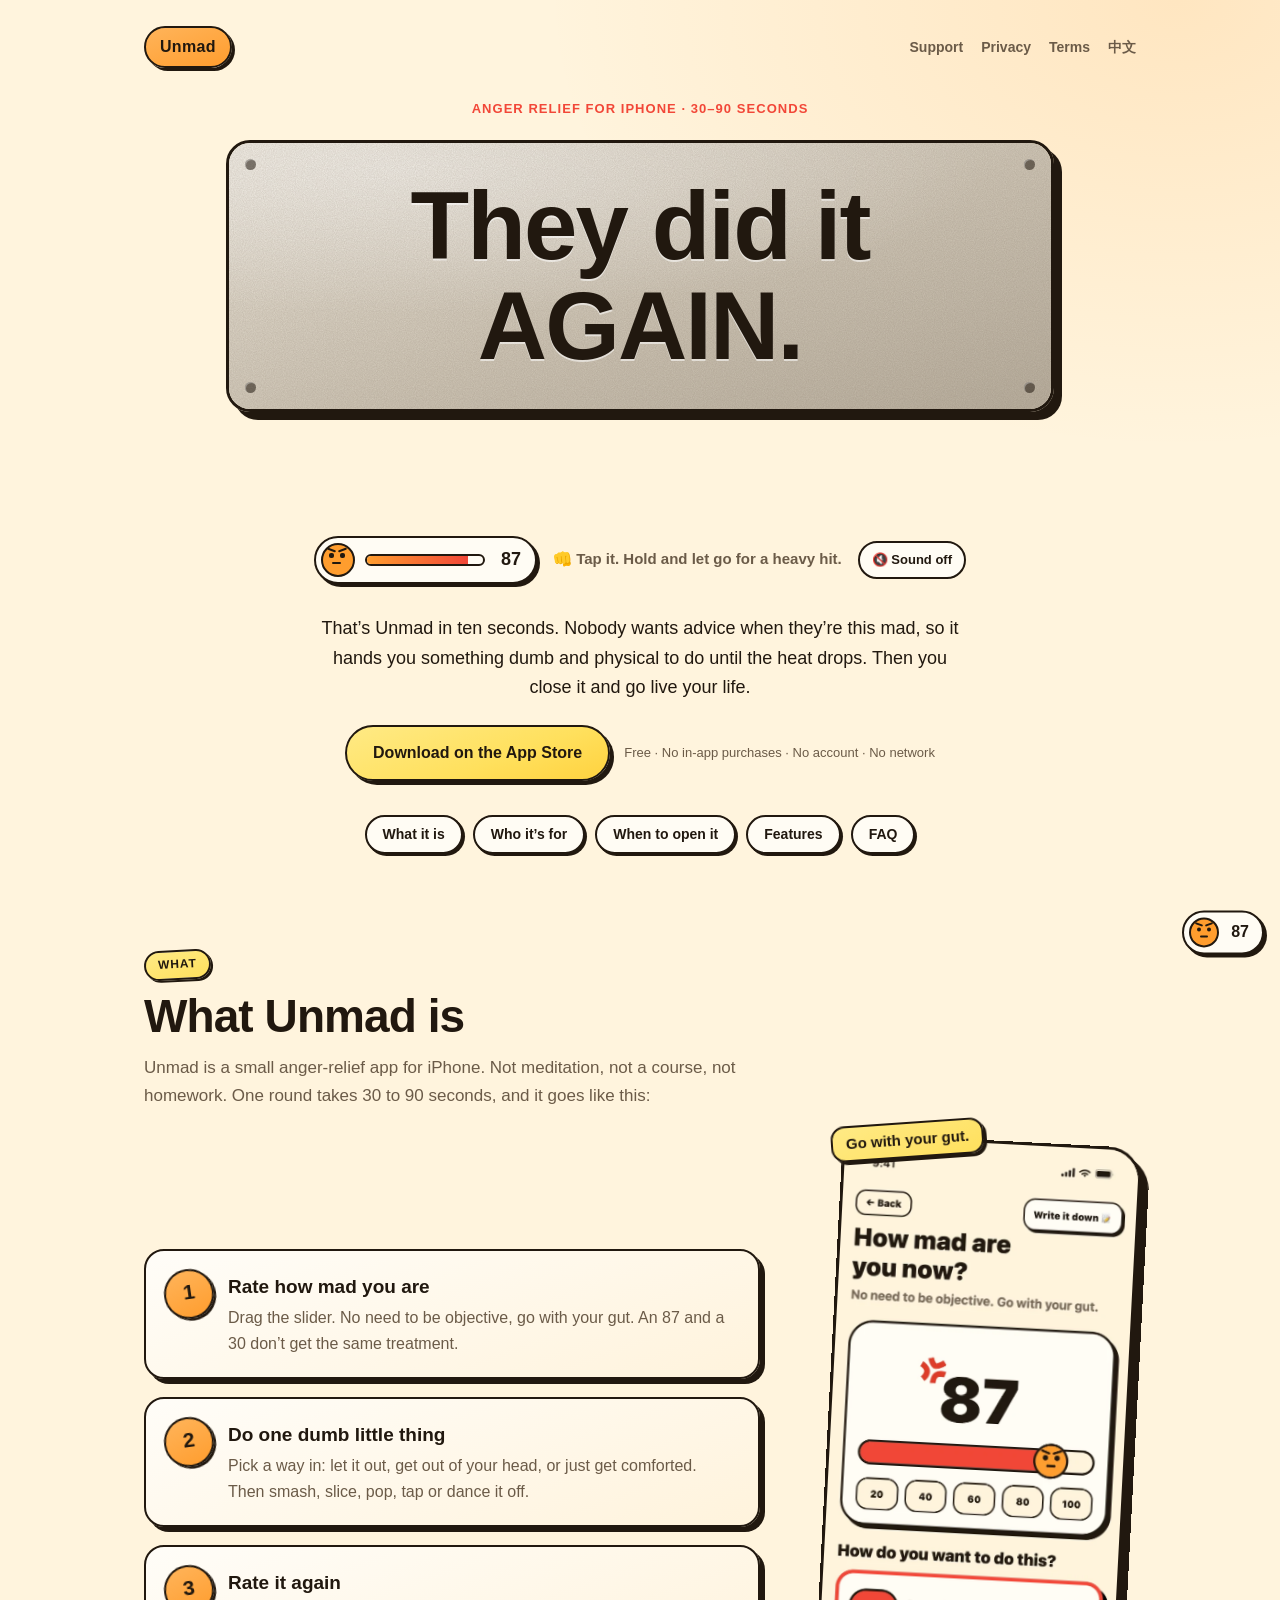
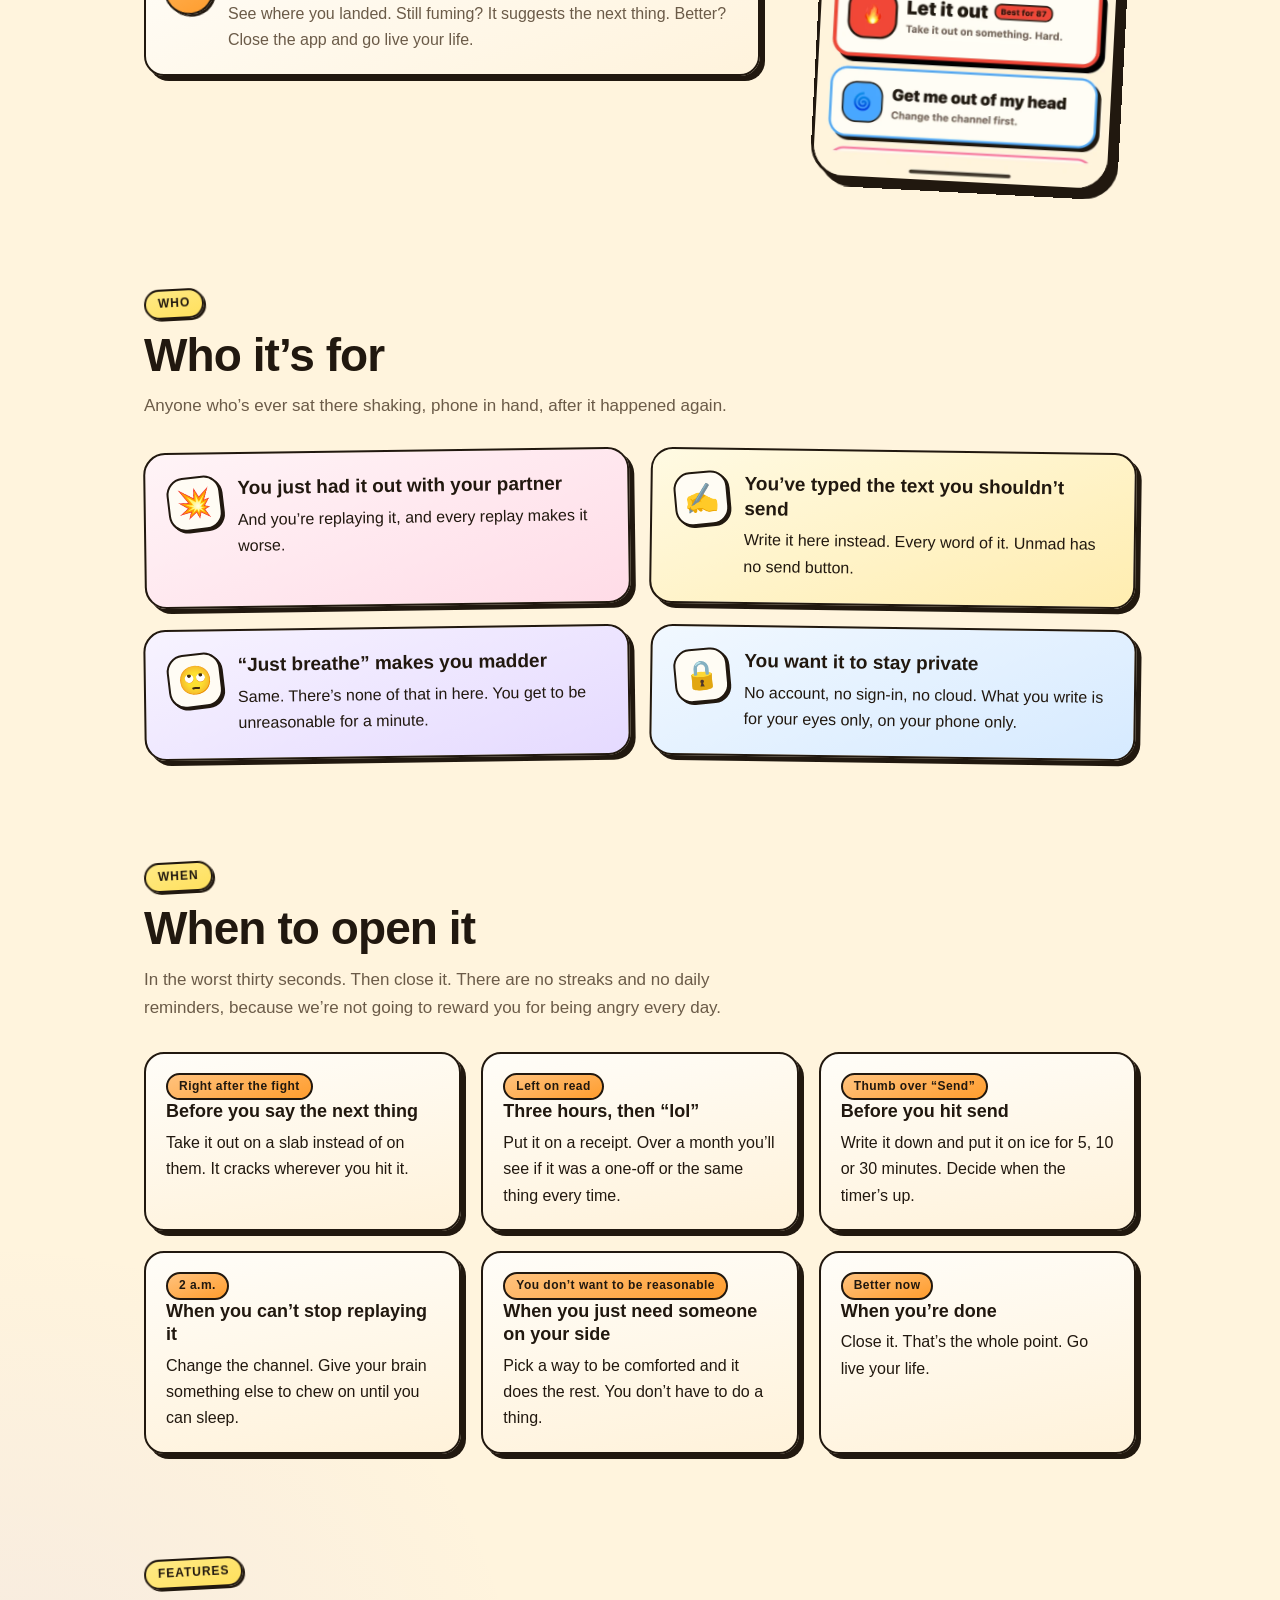
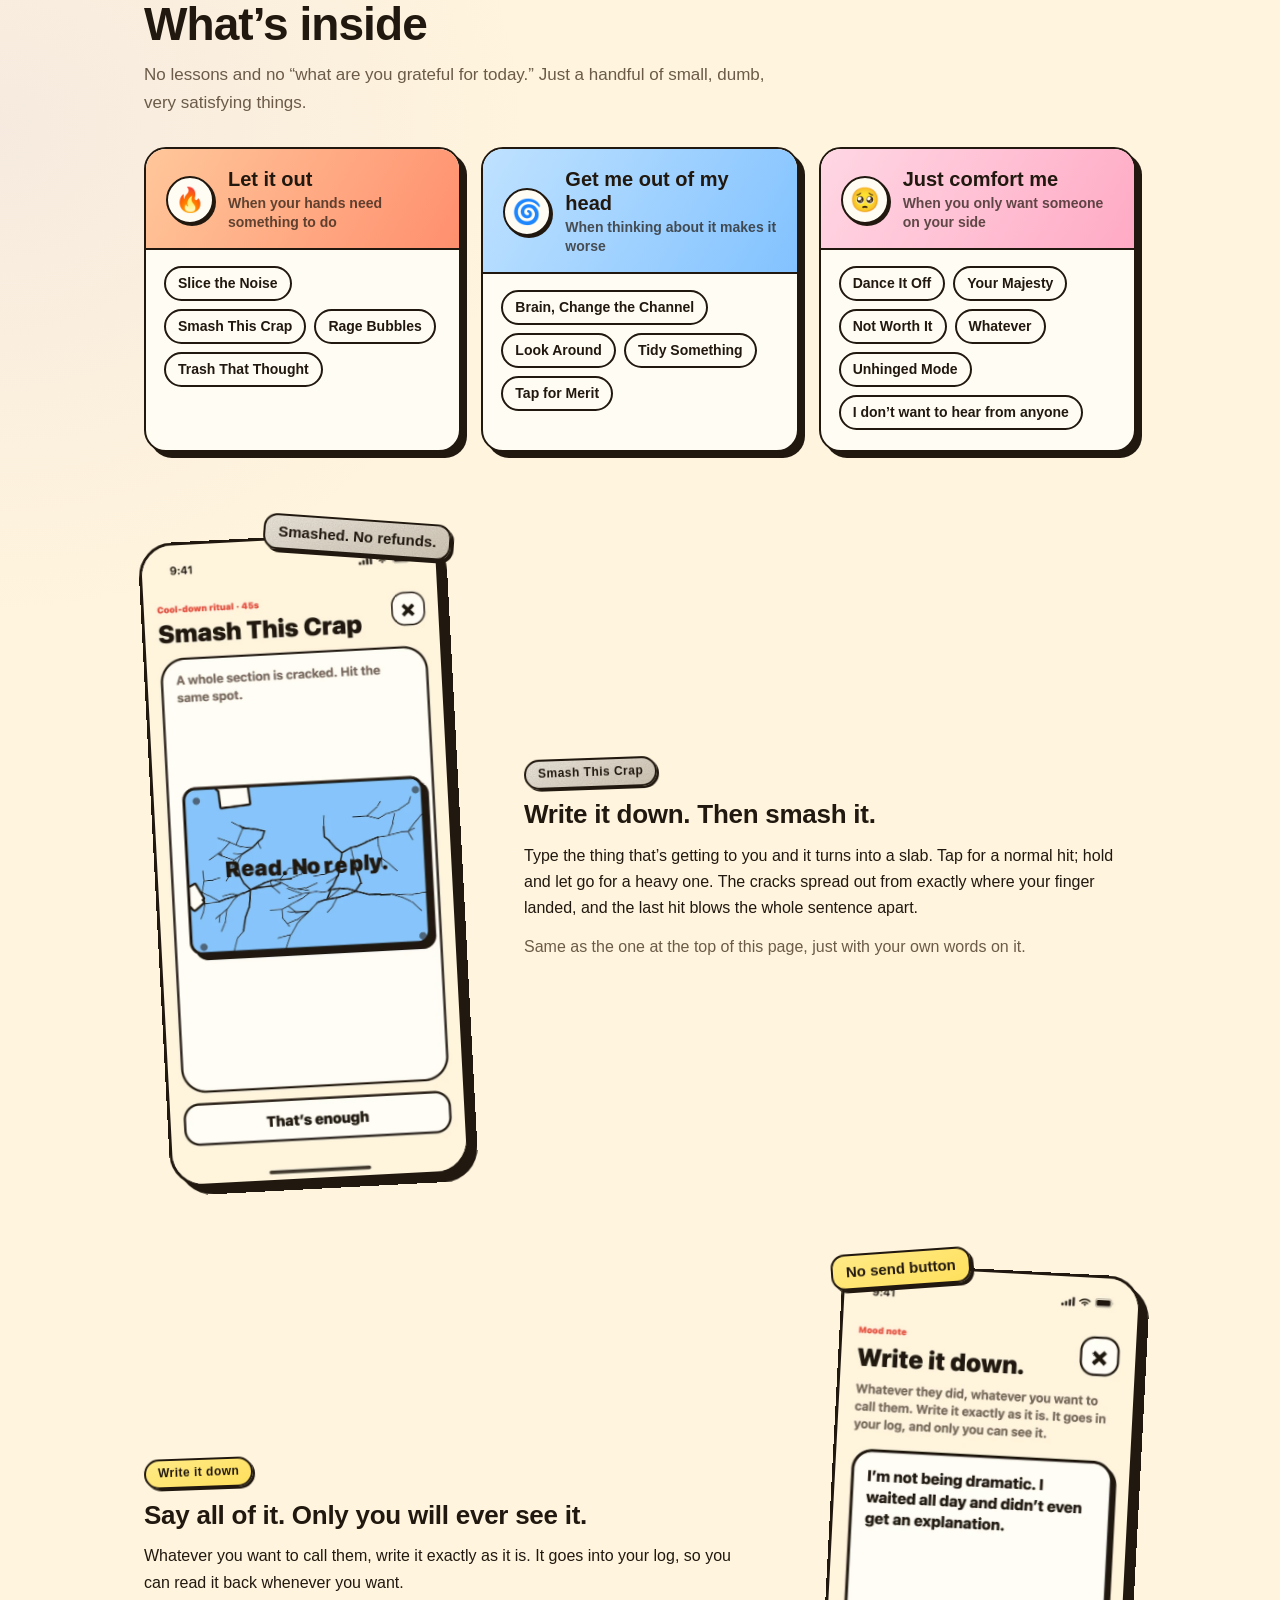
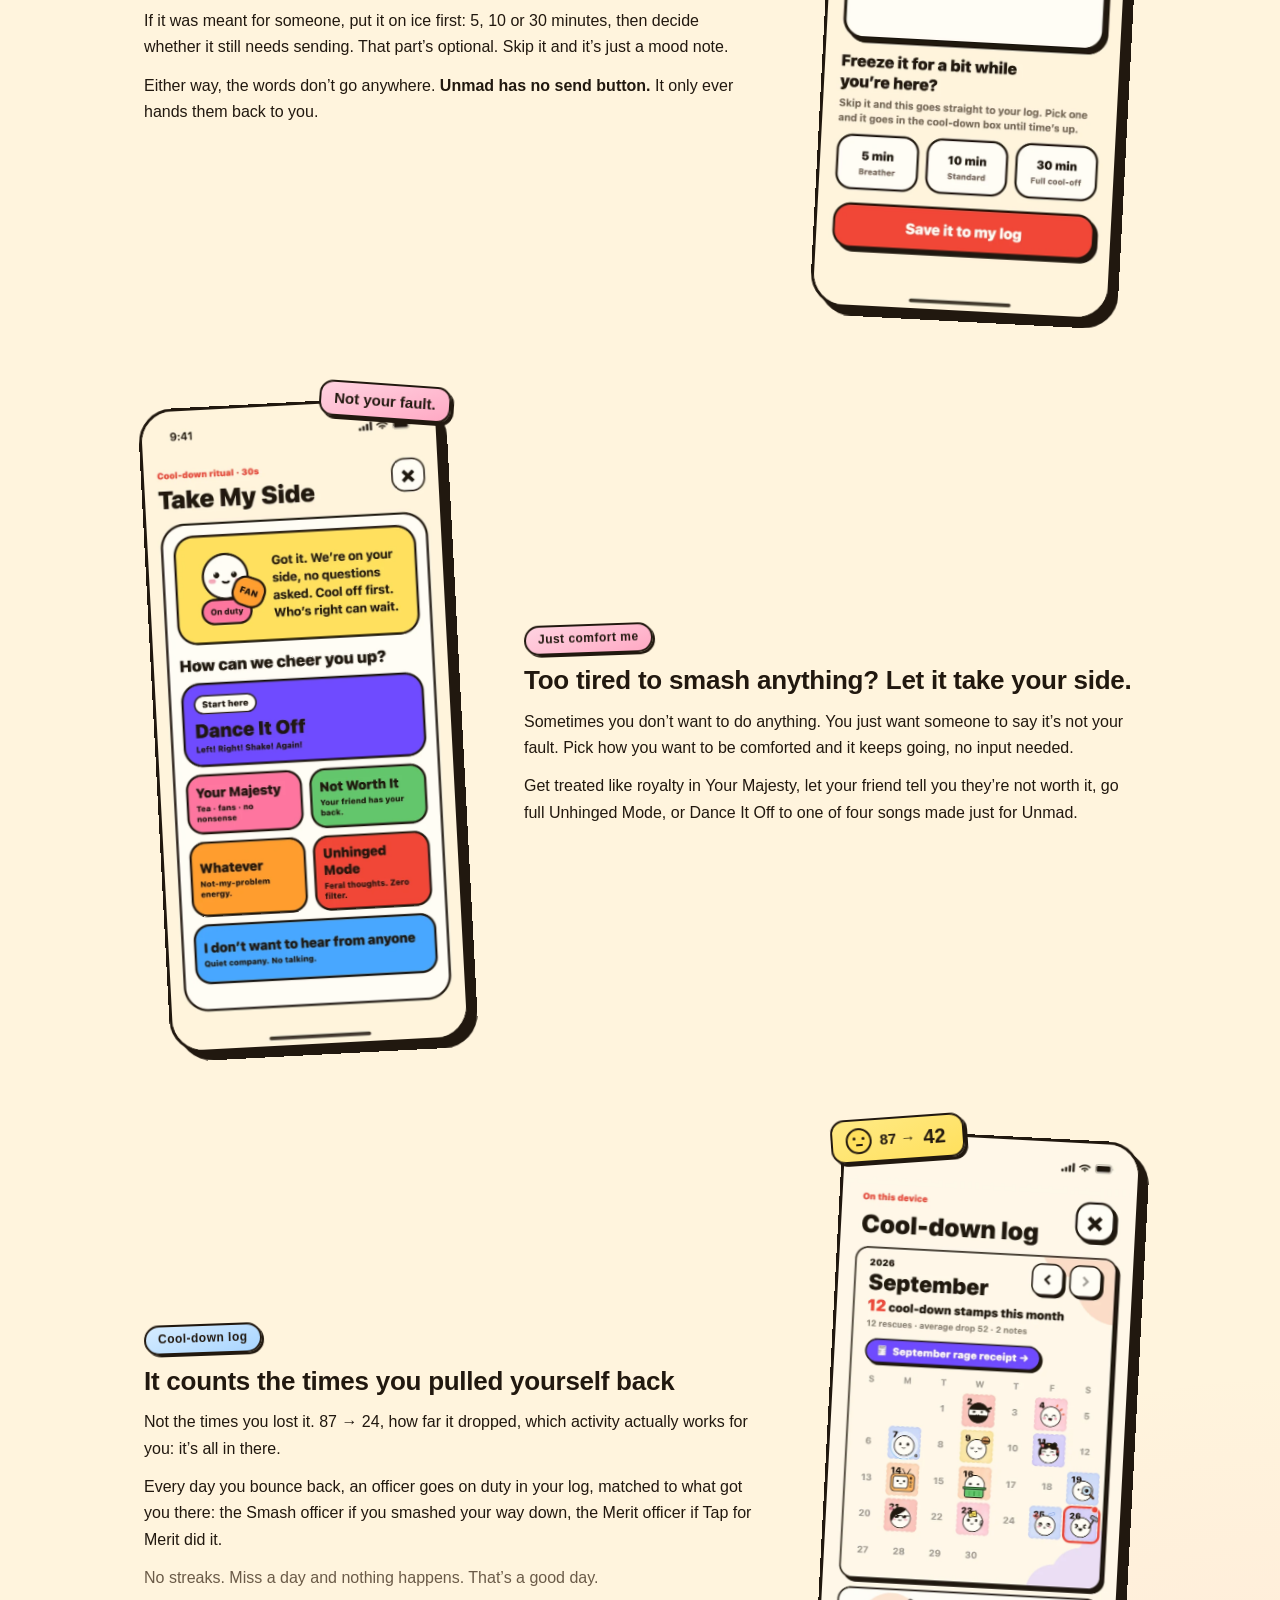
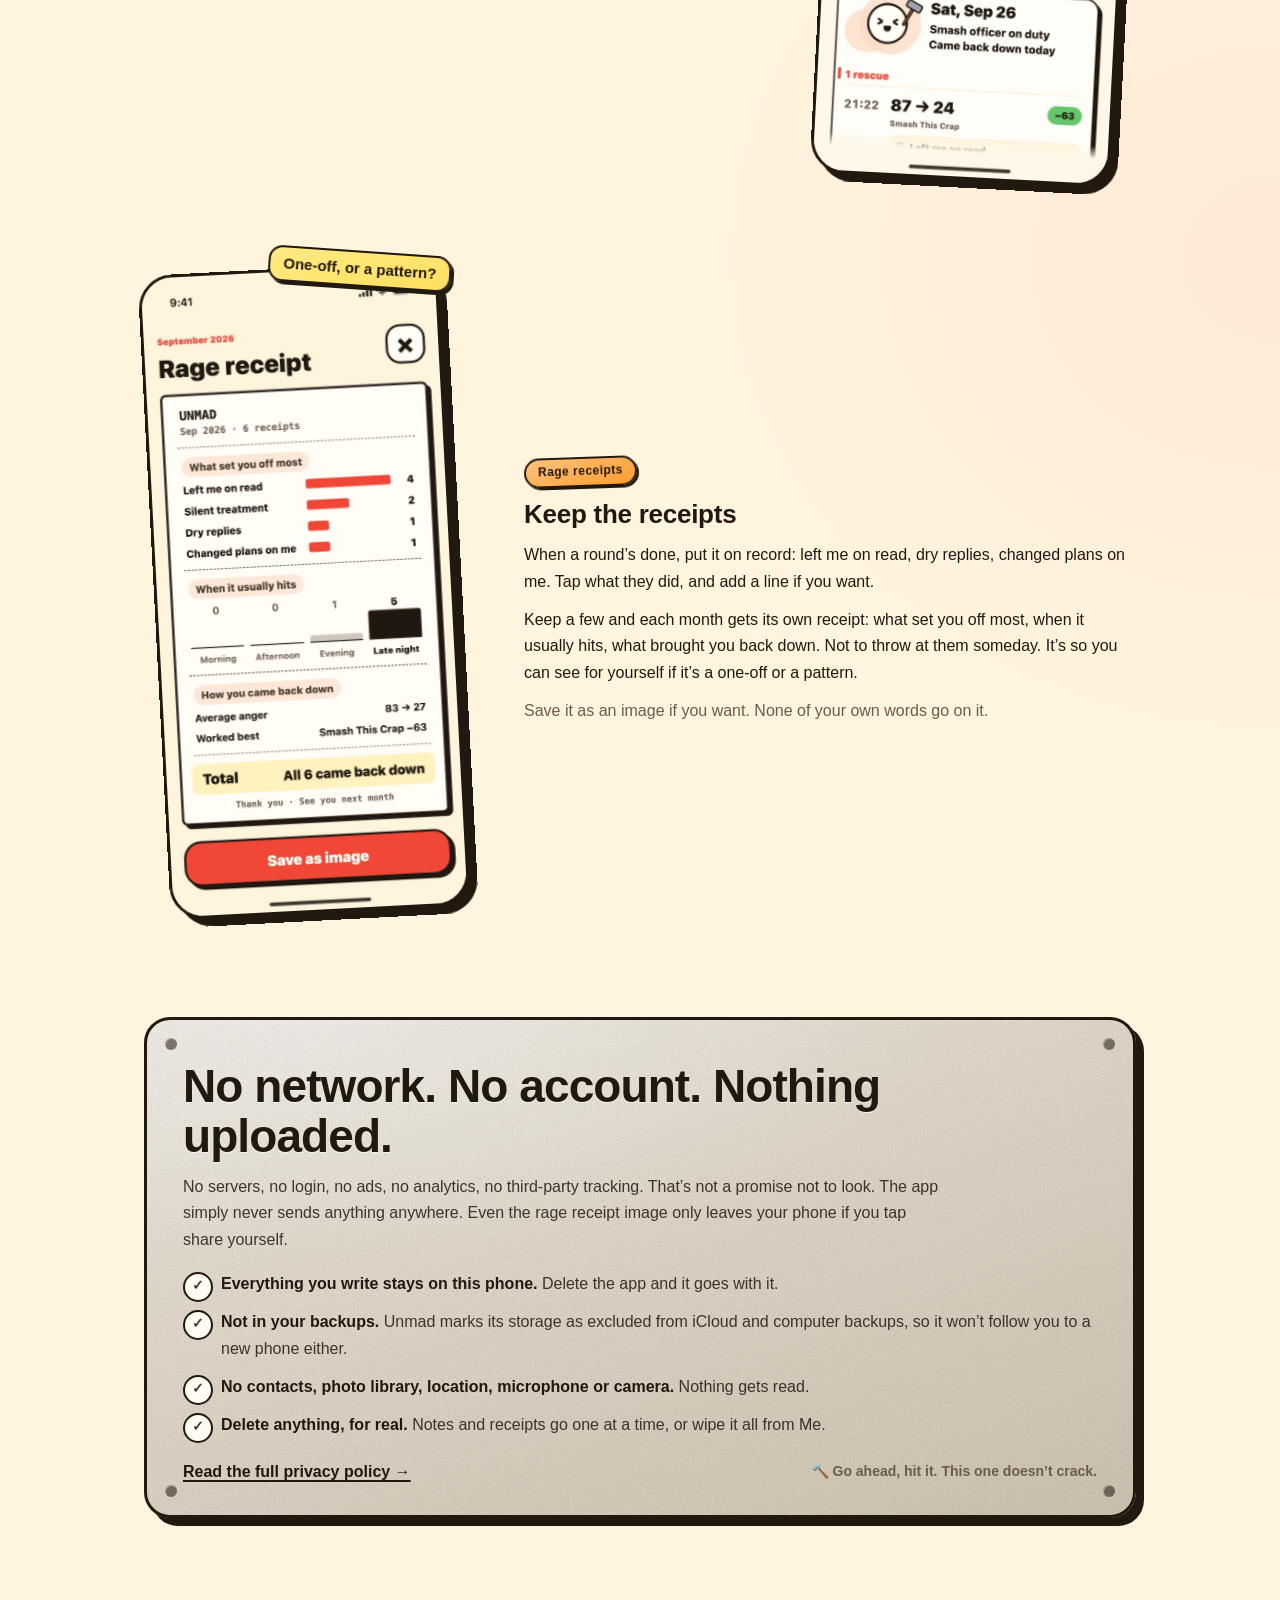
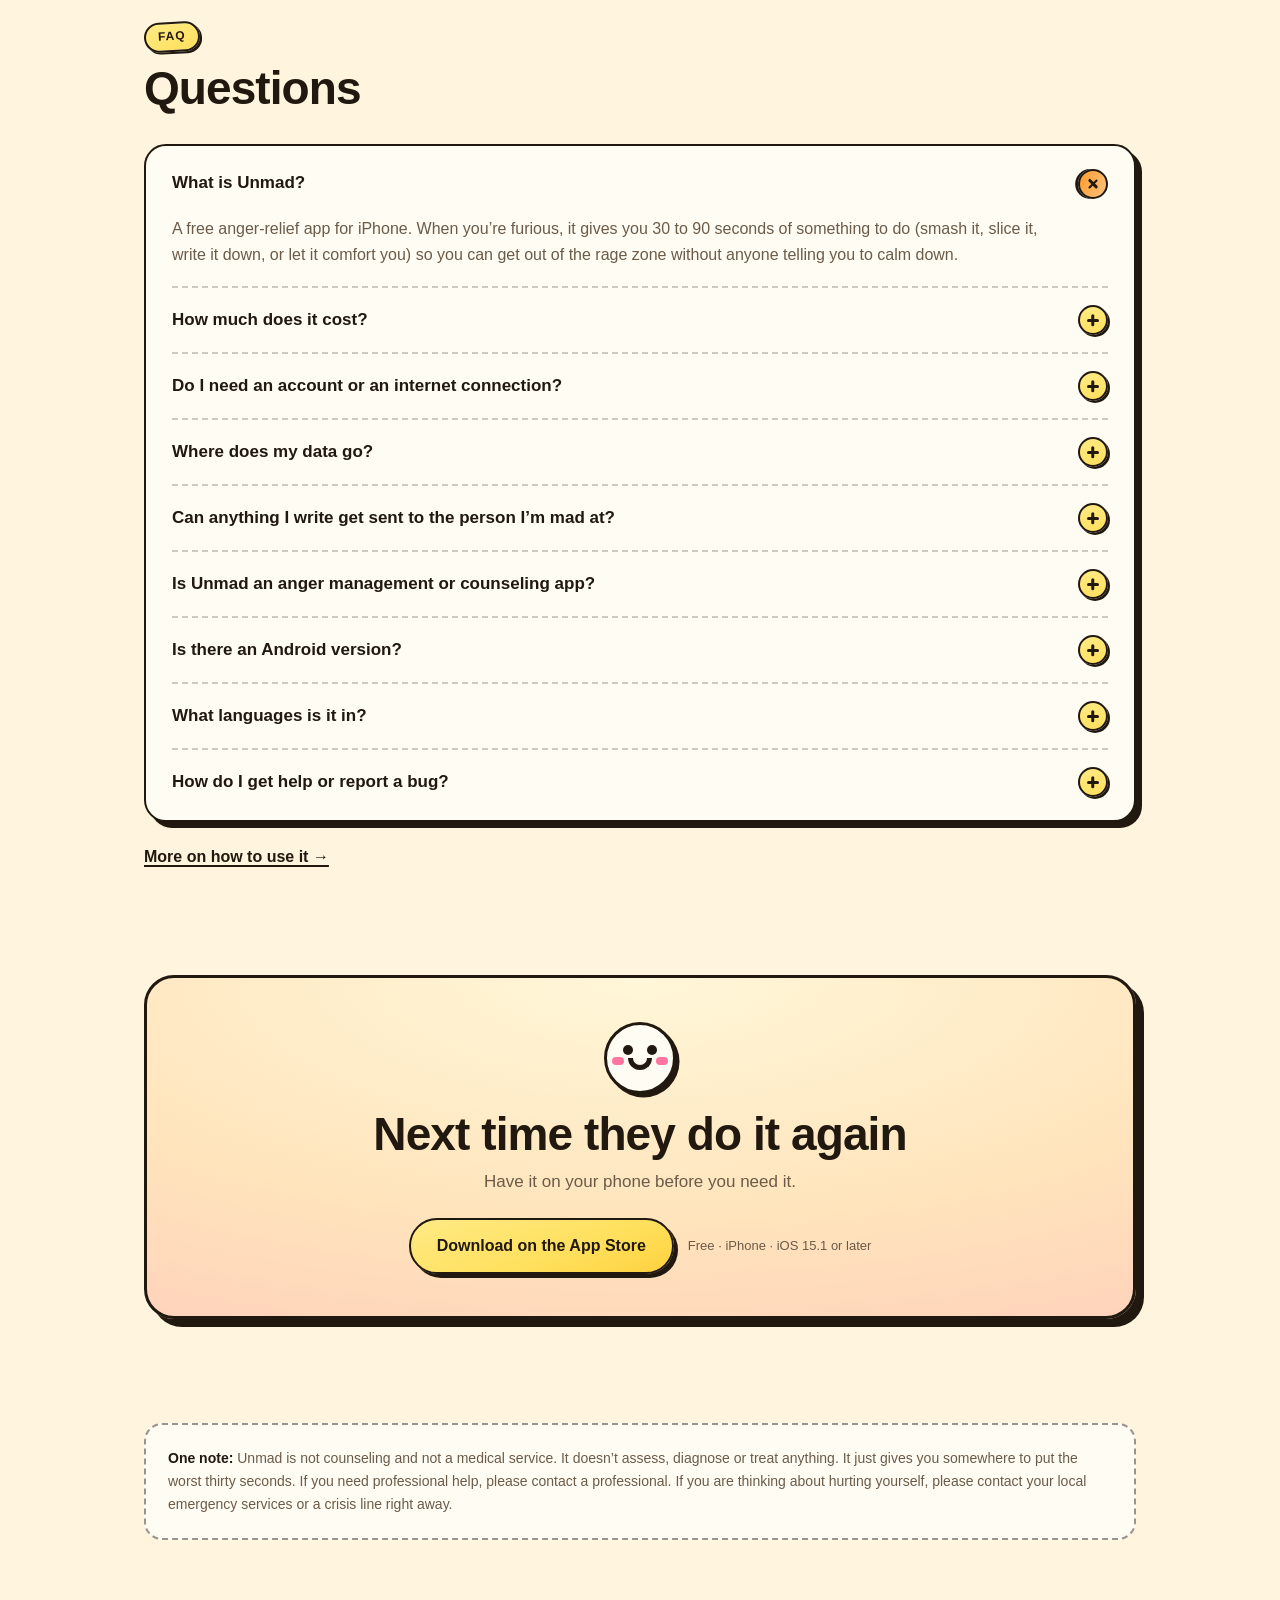
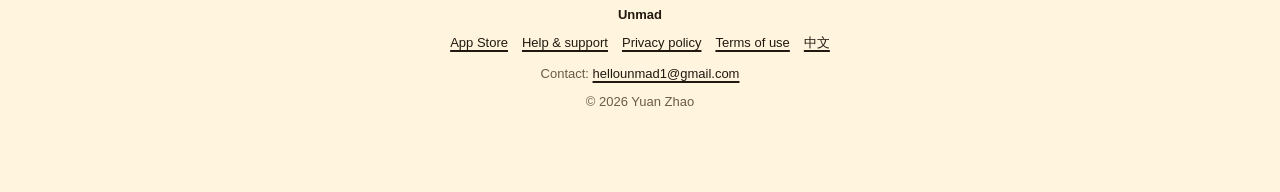
==== commit 394090a8: "Sync site with store/site: smashable English homepage Co-Authored-By: Claude Opus 5.5 <noreply@anthr" ====
--- a/en/index.html
+++ b/en/index.html
@@ -76,226 +76,584 @@
   ]
 }
 </script>
+<!-- 往下滑时各块弹进来。只有 JS 跑得起来、又没开「减弱动态效果」时才先把它们藏起来，
+     否则（爬虫、关了 JS、减弱动态）整页直接是看得见的。 -->
+<script>
+if ('IntersectionObserver' in window && !matchMedia('(prefers-reduced-motion: reduce)').matches) {
+  document.documentElement.classList.add('reveal');
+}
+</script>
 <style>
+/* 颜色照 App 的 src/theme.ts。大块底色一律是带点灰的浅渐变，不铺平涂的品牌纯色；
+   深色大块放在奶油底上像个窟窿，App 里被否过，这里也不用。 */
 :root {
   --cream: #FFF4DD;
   --paper: #FFFCF4;
   --ink: #21180F;
   --muted: #6B5B48;
+  --red: #F24738;
   --orange: #FF9D2E;
-  --red: #EF4136;
-  --yellow: #FFD84D;
-  --lilac: #C3B0F5;
-  --pink: #FFB3C7;
-  --mint: #A8E6CF;
-  --line: #21180F;
+  --yellow: #FFE05D;
+  --pink: #FF75A0;
+  --green: #63C66D;
+  --blue: #49A7FF;
+  --hammer: url("data:image/svg+xml,%3Csvg xmlns='http://www.w3.org/2000/svg' width='44' height='44' viewBox='0 0 44 44'%3E%3Cg stroke='%2321180F' stroke-width='2.5' stroke-linejoin='round'%3E%3Crect x='19' y='15' width='7' height='26' rx='3.5' fill='%23FFE05D' transform='rotate(-40 22 28)'/%3E%3Crect x='5' y='6' width='26' height='13' rx='4' fill='%23FF9D2E' transform='rotate(-40 18 12)'/%3E%3C/g%3E%3C/svg%3E") 6 6;
+  --hammer-down: url("data:image/svg+xml,%3Csvg xmlns='http://www.w3.org/2000/svg' width='44' height='44' viewBox='0 0 44 44'%3E%3Cg stroke='%2321180F' stroke-width='2.5' stroke-linejoin='round'%3E%3Crect x='19' y='15' width='7' height='26' rx='3.5' fill='%23FFE05D' transform='rotate(-80 22 28)'/%3E%3Crect x='5' y='6' width='26' height='13' rx='4' fill='%23FF9D2E' transform='rotate(-80 18 12)'/%3E%3C/g%3E%3C/svg%3E") 6 6;
+  --stone-noise: url("data:image/svg+xml,%3Csvg xmlns='http://www.w3.org/2000/svg' width='220' height='220'%3E%3Cfilter id='n'%3E%3CfeTurbulence type='fractalNoise' baseFrequency='.9' numOctaves='2' stitchTiles='stitch'/%3E%3CfeColorMatrix values='0 0 0 0 .13 0 0 0 0 .09 0 0 0 0 .06 0 0 0 .55 0'/%3E%3C/filter%3E%3Crect width='220' height='220' filter='url(%23n)' opacity='.38'/%3E%3C/svg%3E");
+  --pop: cubic-bezier(.3, 1.5, .5, 1);
   color-scheme: light;
 }
 * { box-sizing: border-box; }
 html { scroll-behavior: smooth; }
 body {
   margin: 0;
-  background: var(--cream);
   color: var(--ink);
-  font: 16px/1.7 -apple-system, BlinkMacSystemFont, "Segoe UI", "Helvetica Neue",
-        Arial, sans-serif;
+  background:
+    radial-gradient(900px 640px at 92% 0, rgba(255, 157, 46, .16), transparent 70%),
+    radial-gradient(760px 700px at 0 34%, rgba(143, 120, 255, .08), transparent 70%),
+    radial-gradient(820px 700px at 100% 68%, rgba(255, 117, 160, .09), transparent 70%),
+    var(--cream);
+  font: 16px/1.65 -apple-system, BlinkMacSystemFont, "Segoe UI", "Helvetica Neue", Arial, sans-serif;
   -webkit-text-size-adjust: 100%;
+  overflow-x: hidden;
 }
 img { max-width: 100%; height: auto; display: block; }
 a { color: var(--ink); text-decoration-thickness: 2px; text-underline-offset: 3px; }
 a:hover { color: var(--red); }
-.wrap { max-width: 960px; margin: 0 auto; padding: 24px 20px 72px; }
+button { font: inherit; color: inherit; }
+.wrap { max-width: 1040px; margin: 0 auto; padding: 22px 20px 72px; }
 /* 锚点跳过去的时候标题别顶着屏幕上沿 */
-section[id] { scroll-margin-top: 20px; }
+section[id] { scroll-margin-top: 24px; }
 
 /* ---------- 顶栏 ---------- */
 .topbar {
   display: flex; align-items: center; justify-content: space-between;
-  flex-wrap: wrap; gap: 12px; margin-bottom: 44px;
+  flex-wrap: wrap; gap: 12px; margin-bottom: 30px; position: relative; z-index: 5;
 }
 .mark {
-  display: inline-block; padding: 6px 14px; border: 2.5px solid var(--line);
-  border-radius: 999px; background: var(--orange); font-weight: 800; letter-spacing: .02em;
-  box-shadow: 3px 3px 0 var(--line); text-decoration: none;
-}
-.mark:hover { color: var(--ink); }
+  display: inline-block; padding: 6px 14px; border: 2.5px solid var(--ink);
+  border-radius: 999px; background: linear-gradient(160deg, #FFB45A, var(--orange)); font-weight: 800;
+  letter-spacing: .02em; box-shadow: 3px 3px 0 var(--ink); text-decoration: none;
+  transition: transform .2s var(--pop);
+}
+.mark:hover { color: var(--ink); transform: rotate(-4deg) scale(1.05); }
 .topbar nav { display: flex; flex-wrap: wrap; gap: 6px 18px; font-size: 14px; }
 .topbar nav a { color: var(--muted); text-decoration: none; font-weight: 600; }
 .topbar nav a:hover { color: var(--red); text-decoration: underline; }
 
-/* ---------- 首屏 ---------- */
-.hero { display: grid; gap: 34px; align-items: center; margin-bottom: 40px; }
-.kicker {
-  margin: 0 0 14px; font-size: 13px; font-weight: 700; letter-spacing: .08em;
-  color: var(--red); text-transform: uppercase;
-}
-h1 {
-  font-size: 44px; line-height: 1.1; font-weight: 800; margin: 0 0 18px;
-  letter-spacing: -.02em;
-}
-.lede { font-size: 18px; margin: 0 0 24px; }
+/* ---------- 下载按钮 ---------- */
 .cta { display: flex; flex-wrap: wrap; align-items: center; gap: 12px 14px; }
 .store {
-  display: inline-block; padding: 12px 24px; border: 2.5px solid var(--line);
-  border-radius: 999px; background: var(--yellow); font-weight: 800; font-size: 16px;
-  box-shadow: 4px 4px 0 var(--line); text-decoration: none; color: var(--ink);
-}
-a.store:hover { background: var(--orange); color: var(--ink); transform: translate(-1px, -1px); box-shadow: 5px 5px 0 var(--line); }
+  display: inline-block; padding: 13px 26px; border: 2.5px solid var(--ink);
+  border-radius: 999px; background: linear-gradient(160deg, #FFEA85, var(--yellow) 60%, #FFD23F);
+  font-weight: 900; font-size: 16px; box-shadow: 4px 4px 0 var(--ink); text-decoration: none; color: var(--ink);
+  transition: transform .14s, box-shadow .14s;
+}
+a.store:hover { color: var(--ink); transform: translate(-2px, -2px) rotate(-1.5deg); box-shadow: 6px 6px 0 var(--ink); }
+a.store:active { transform: translate(3px, 3px) scale(.98); box-shadow: 1px 1px 0 var(--ink); }
 .cta-note { font-size: 13px; color: var(--muted); }
-.shot {
-  margin: 0; border: 3px solid var(--line); border-radius: 30px; overflow: hidden;
-  box-shadow: 8px 8px 0 var(--line); background: var(--cream); line-height: 0;
-  justify-self: center; max-width: 300px;
-}
-/* 网格子项默认 min-width:auto，截图的固有宽度会把整页撑到视口以外，
-   手机上就变成整页横向溢出。和中文首页同一个解药，别删。 */
-.hero > *, .feature > *, .row2 > * { min-width: 0; }
-.shot img { width: 100%; }
+
+/* ---------- 首屏：砸 ----------
+   首屏那句话刻在一块板子上。点一下是普通一击，按住再松是蓄力砸；
+   裂纹从手指落下的地方长出来，撞上老缝就停（和 App 的砸碎这破事一个规矩）。
+   怒气从 87 往下掉，掉到 30 以下板子炸开，碎块落在地上不动。 */
+.hero { text-align: center; margin-bottom: 34px; }
+.kicker {
+  margin: 0 0 12px; font-size: 13px; font-weight: 800; letter-spacing: .08em;
+  color: var(--red); text-transform: uppercase;
+}
+.stage { position: relative; max-width: 880px; height: 404px; margin: 6px auto 0; }
+.slab {
+  position: absolute; left: 26px; right: 26px; top: 8px; height: 272px;
+  border: 3px solid var(--ink); border-radius: 24px; box-shadow: 8px 8px 0 var(--ink);
+  cursor: var(--hammer), pointer; user-select: none; -webkit-user-select: none;
+  touch-action: manipulation; outline: none; z-index: 2;
+  -webkit-tap-highlight-color: transparent;
+}
+.slab:active { cursor: var(--hammer-down), pointer; }
+.slab:focus-visible { box-shadow: 8px 8px 0 var(--ink), 0 0 0 5px var(--yellow); }
+.slab-in {
+  position: absolute; inset: 0; border-radius: 21px; overflow: hidden;
+  display: flex; align-items: center; justify-content: center; padding: 0 20px;
+}
+.slab[data-material="stone"] .slab-in {
+  background:
+    var(--stone-noise),
+    radial-gradient(120% 90% at 20% 10%, rgba(255,255,255,.45), transparent 60%),
+    linear-gradient(160deg, #ECE6DA 0%, #CFC6B6 55%, #B9AF9E 100%);
+}
+.slab[data-material="ice"] .slab-in {
+  background:
+    linear-gradient(115deg, transparent 0 30%, rgba(255,255,255,.55) 31% 36%, transparent 37% 62%, rgba(255,255,255,.35) 63% 65%, transparent 66%),
+    linear-gradient(160deg, #E6F5FF 0%, #B5E0FF 50%, #86C5FF 100%);
+}
+h1 {
+  position: relative; z-index: 1; pointer-events: none; margin: 0;
+  font-size: clamp(46px, 9.6vw, 96px); font-weight: 900; letter-spacing: -.02em; line-height: 1.04;
+  text-shadow: 0 2px 0 rgba(255,255,255,.55);
+}
+.bolt {
+  position: absolute; width: 11px; height: 11px; border-radius: 50%;
+  background: rgba(33,24,15,.55); box-shadow: inset 1px 1px 0 rgba(255,255,255,.35); z-index: 1;
+}
+.b1 { left: 16px; top: 16px; } .b2 { right: 16px; top: 16px; }
+.b3 { left: 16px; bottom: 16px; } .b4 { right: 16px; bottom: 16px; }
+.cracks { position: absolute; inset: 0; width: 100%; height: 100%; z-index: 2; overflow: visible; }
+.cracks line {
+  stroke: var(--ink); stroke-linecap: round; fill: none;
+  stroke-dasharray: 1; stroke-dashoffset: 1; animation: grow .11s ease-out forwards;
+}
+@keyframes grow { to { stroke-dashoffset: 0; } }
+
+.slab.idle { animation: nudge 4.5s ease-in-out 1.2s infinite; }
+@keyframes nudge {
+  0%, 86%, 100% { transform: none; }
+  89% { transform: rotate(-1.2deg) translateY(-3px); }
+  92% { transform: rotate(1deg); }
+  95% { transform: rotate(-.5deg); }
+}
+.slab.charging { animation: charge .09s linear infinite; }
+@keyframes charge {
+  0% { transform: translate(0, 0) scale(.985); }
+  50% { transform: translate(1.5px, -1px) scale(.985); }
+  100% { transform: translate(-1.5px, 1px) scale(.985); }
+}
+.slab.shake { animation: shake .2s ease-out; }
+.slab.shake-big { animation: shakeBig .34s ease-out; }
+@keyframes shake {
+  0% { transform: translate(0, 0); } 25% { transform: translate(-6px, 3px) rotate(-.6deg); }
+  50% { transform: translate(5px, -2px) rotate(.5deg); } 75% { transform: translate(-2px, 1px); }
+  100% { transform: none; }
+}
+@keyframes shakeBig {
+  0% { transform: scale(.97); } 20% { transform: translate(-11px, 5px) rotate(-1.2deg) scale(.98); }
+  40% { transform: translate(9px, -4px) rotate(1deg); } 60% { transform: translate(-5px, 2px) rotate(-.4deg); }
+  80% { transform: translate(2px, -1px); } 100% { transform: none; }
+}
+.hero.quake { animation: quake .42s ease-out; }
+@keyframes quake {
+  0% { transform: none; } 15% { transform: translate(-7px, 4px); } 35% { transform: translate(6px, -3px); }
+  55% { transform: translate(-3px, 2px); } 75% { transform: translate(2px, -1px); } 100% { transform: none; }
+}
+.slab.arrive { animation: arrive .6s var(--pop); }
+@keyframes arrive { 0% { transform: translateY(-60px) scale(.9); opacity: 0; } 100% { transform: none; opacity: 1; } }
+
+.fx { position: absolute; inset: 0; pointer-events: none; z-index: 3; }
+.fx > * { position: absolute; will-change: transform; }
+.debris { border: 2px solid var(--ink); }
+.shard { margin: 0; border-radius: 24px; border: 3px solid var(--ink); }
+.shard .slab-in { border-radius: 21px; }
+.pow {
+  position: absolute; font-weight: 900; font-size: 30px; color: var(--red); letter-spacing: .02em;
+  -webkit-text-stroke: 1px var(--ink); animation: pow .7s ease-out forwards; white-space: nowrap; pointer-events: none;
+}
+@keyframes pow { 0% { transform: translate(-50%, -50%) scale(.4); opacity: 0; } 20% { transform: translate(-50%, -70%) scale(1.15); opacity: 1; } 100% { transform: translate(-50%, -150%) scale(1); opacity: 0; } }
+
+.done {
+  position: absolute; left: 26px; right: 26px; top: 8px; height: 272px; z-index: 4;
+  display: flex; flex-direction: column; align-items: center; justify-content: center; gap: 10px;
+  pointer-events: none; opacity: 0; transform: scale(.6);
+}
+.done.show { pointer-events: auto; animation: popIn .55s cubic-bezier(.3, 1.6, .5, 1) forwards; }
+@keyframes popIn { 0% { opacity: 0; transform: scale(.6) rotate(-4deg); } 100% { opacity: 1; transform: none; } }
+.done-title { margin: 0; font-size: clamp(26px, 4.4vw, 40px); font-weight: 900; line-height: 1.1; }
+.done-score { margin: 0; display: flex; align-items: center; gap: 10px; font-weight: 900; font-size: 20px; }
+.drop {
+  padding: 2px 12px; border: 2px solid var(--ink); border-radius: 999px;
+  background: linear-gradient(160deg, #8BD98F, var(--green)); font-size: 14px;
+}
+.again {
+  margin-top: 4px; padding: 8px 18px; border: 2.5px solid var(--ink); border-radius: 999px;
+  background: var(--paper); font-weight: 800; font-size: 15px; box-shadow: 3px 3px 0 var(--ink); cursor: pointer;
+}
+.again:hover { background: var(--yellow); }
+.again:active { transform: translate(2px, 2px); box-shadow: 1px 1px 0 var(--ink); }
+
+.hud {
+  display: flex; flex-wrap: wrap; align-items: center; justify-content: center; gap: 10px 16px;
+  margin: 0 auto 30px; position: relative; z-index: 5;
+}
+.meter {
+  display: flex; align-items: center; gap: 10px; padding: 5px 14px 5px 5px;
+  background: var(--paper); border: 2.5px solid var(--ink); border-radius: 999px; box-shadow: 3px 3px 0 var(--ink);
+}
+.bar { width: 120px; height: 12px; border: 2px solid var(--ink); border-radius: 999px; overflow: hidden; background: var(--paper); }
+.bar i { display: block; height: 100%; width: 87%; background: linear-gradient(90deg, var(--orange), var(--red)); transition: width .3s var(--pop); }
+.meter b, .dock b { font-size: 18px; font-variant-numeric: tabular-nums; min-width: 26px; text-align: right; }
+.meter b.tick { animation: tick .25s ease-out; }
+@keyframes tick { 0% { transform: scale(1.5); color: var(--red); } 100% { transform: none; } }
+.hint { margin: 0; font-weight: 800; font-size: 15px; color: var(--muted); min-width: 260px; }
+.sound {
+  padding: 6px 12px; border: 2px solid var(--ink); border-radius: 999px; background: var(--paper);
+  font-size: 13px; font-weight: 800; cursor: pointer;
+}
+.sound[aria-pressed="true"] { background: var(--yellow); }
+.copy { max-width: 640px; margin: 0 auto; }
+.lede { font-size: 18px; margin: 0 auto 22px; }
+.copy .cta { justify-content: center; }
 
 /* ---------- 页内目录 ---------- */
 .toc {
-  display: flex; flex-wrap: wrap; gap: 10px; margin: 0 0 72px; padding: 0; list-style: none;
+  display: flex; flex-wrap: wrap; justify-content: center; gap: 10px;
+  margin: 0 0 96px; padding: 0; list-style: none;
 }
 .toc a {
-  display: inline-block; padding: 6px 16px; border: 2px solid var(--line); border-radius: 999px;
-  background: var(--paper); font-weight: 700; font-size: 14px; text-decoration: none;
-}
-.toc a:hover { background: var(--orange); color: var(--ink); }
+  display: inline-block; padding: 6px 16px; border: 2px solid var(--ink); border-radius: 999px;
+  background: var(--paper); font-weight: 800; font-size: 14px; text-decoration: none;
+  box-shadow: 2px 2px 0 var(--ink); transition: transform .2s var(--pop), background .15s;
+}
+.toc li:nth-child(odd) a:hover { transform: rotate(-4deg) translateY(-2px); }
+.toc li:nth-child(even) a:hover { transform: rotate(4deg) translateY(-2px); }
+.toc a:hover { background: var(--yellow); color: var(--ink); }
+
+/* ---------- 往下滑时弹进来 ----------
+   发泄这一侧弹、抖；「哄哄我」那一侧（soft）放慢、不回弹，和 App 的动效口径一样。
+   动画播完加 .settled 摘掉，悬停时的 rotate / translate 才接得上。 */
+html.reveal [data-pop] { opacity: 0; }
+html.reveal [data-pop].in { animation: popUp .7s cubic-bezier(.3, 1.45, .5, 1) var(--d, 0ms) both; }
+html.reveal [data-pop="slam"].in { animation: slam .62s cubic-bezier(.2, .9, .3, 1) var(--d, 0ms) both; }
+html.reveal [data-pop="phone"].in { animation: phoneIn .85s cubic-bezier(.3, 1.35, .5, 1) var(--d, 0ms) both; }
+html.reveal [data-pop="soft"].in { animation: softIn 1.1s cubic-bezier(.25, .8, .3, 1) var(--d, 0ms) both; }
+html.reveal [data-pop="drop"].in { animation: dropIn .7s cubic-bezier(.3, 1.5, .5, 1) var(--d, 0ms) both; }
+html.reveal [data-pop].settled { opacity: 1; animation: none; }
+@keyframes popUp { from { opacity: 0; translate: 0 36px; scale: .94; } to { opacity: 1; translate: 0 0; scale: 1; } }
+@keyframes slam {
+  0% { opacity: 0; translate: 0 -46px; scale: 1.12; }
+  55% { opacity: 1; translate: 0 3px; scale: 1.03 .92; }
+  75% { translate: 0 -2px; scale: .99 1.02; }
+  100% { opacity: 1; translate: 0 0; scale: 1; }
+}
+@keyframes phoneIn {
+  0% { opacity: 0; translate: 0 80px; rotate: calc(var(--tilt) * 4); }
+  60% { opacity: 1; }
+  100% { opacity: 1; translate: 0 0; rotate: var(--tilt); }
+}
+@keyframes softIn { from { opacity: 0; translate: 0 26px; } to { opacity: 1; translate: 0 0; } }
+@keyframes dropIn { from { opacity: 0; translate: 0 -34px; rotate: 6deg; } to { opacity: 1; translate: 0 0; rotate: 0deg; } }
 
 /* ---------- 通用区块 ---------- */
-section { margin-bottom: 80px; }
+main > section { margin-bottom: 104px; }
+.head { margin-bottom: 30px; }
 .eyebrow {
-  display: inline-block; margin: 0 0 10px; padding: 2px 12px; font-size: 12px; font-weight: 800;
-  letter-spacing: .08em; text-transform: uppercase; border: 2px solid var(--line);
-  border-radius: 999px; background: var(--paper);
-}
-h2 { font-size: 30px; line-height: 1.2; font-weight: 800; margin: 0 0 12px; letter-spacing: -.015em; }
-.section-sub { color: var(--muted); margin: 0 0 28px; max-width: 640px; font-size: 17px; }
-.grid { display: grid; gap: 18px; grid-template-columns: 1fr; }
-.card {
-  background: var(--paper); border: 2.5px solid var(--line); border-radius: 18px;
-  padding: 22px 22px 20px; box-shadow: 5px 5px 0 var(--line);
-}
-.card h3 { margin: 0 0 6px; font-size: 19px; line-height: 1.3; font-weight: 800; }
-.card p { margin: 0; }
-.card .who { margin: 0 0 12px; font-size: 14px; color: var(--muted); }
-.card ul { margin: 0; padding-left: 20px; }
-.card li { margin-bottom: 4px; }
-
-/* What：三步 */
-.row2 { display: grid; gap: 32px; align-items: center; }
-.steps { list-style: none; margin: 0; padding: 0; counter-reset: step; display: grid; gap: 16px; }
+  display: inline-block; margin: 0 0 12px; padding: 3px 12px; font-size: 12px; font-weight: 900;
+  letter-spacing: .08em; text-transform: uppercase; border: 2px solid var(--ink); border-radius: 999px;
+  background: linear-gradient(160deg, #FFEA85, var(--yellow)); box-shadow: 2px 2px 0 var(--ink); rotate: -3deg;
+}
+h2 { font-size: clamp(31px, 4.4vw, 46px); line-height: 1.08; font-weight: 900; margin: 0 0 12px; letter-spacing: -.02em; }
+.section-sub { color: var(--muted); margin: 0; max-width: 640px; font-size: 17px; }
+
+/* 手机壳：截图斜着放，悬停扶正；角上贴一张贴纸 */
+.phone {
+  --tilt: -3deg;
+  position: relative; justify-self: center; width: min(300px, 76vw);
+  rotate: var(--tilt); transition: rotate .45s var(--pop), translate .45s var(--pop);
+}
+.phone.right { --tilt: 3deg; }
+.phone:hover { rotate: 0deg; translate: 0 -6px; }
+.shot {
+  margin: 0; border: 3px solid var(--ink); border-radius: 34px; overflow: hidden;
+  box-shadow: 8px 8px 0 var(--ink); background: var(--cream); line-height: 0;
+}
+.shot img { width: 100%; }
+.sticker {
+  position: absolute; right: -14px; top: -14px; z-index: 1; display: flex; align-items: center; gap: 8px;
+  padding: 7px 13px; border: 2.5px solid var(--ink); border-radius: 14px;
+  background: linear-gradient(160deg, #FFEA85, var(--yellow)); box-shadow: 3px 3px 0 var(--ink);
+  font-weight: 900; font-size: 15px; line-height: 1.2; white-space: nowrap; rotate: 7deg;
+}
+.phone.right .sticker { right: auto; left: -12px; rotate: -7deg; }
+.sticker.s-pink { background: linear-gradient(160deg, #FFD3E1, #FFA9C4); }
+.sticker.s-stone { background: var(--stone-noise), linear-gradient(160deg, #F1ECE2, #D3CABA); }
+.sticker b { font-size: 20px; font-variant-numeric: tabular-nums; min-width: 26px; }
+html.reveal .phone.in .sticker { animation: slap .5s .5s cubic-bezier(.3, 1.8, .5, 1) both; }
+html.reveal .phone[data-pop="soft"].in .sticker { animation: softIn 1s .7s ease-out both; }
+@keyframes slap { 0% { opacity: 0; scale: 2.2; } 100% { opacity: 1; scale: 1; } }
+
+/* ---------- What：三步 ---------- */
+.row2 { display: grid; gap: 40px; align-items: center; }
+.row2 > *, .feature > * { min-width: 0; }
+.steps { list-style: none; margin: 0; padding: 0; counter-reset: step; display: grid; gap: 18px; }
 .steps li {
-  counter-increment: step; position: relative; padding: 18px 20px 18px 70px;
-  background: var(--paper); border: 2.5px solid var(--line); border-radius: 18px;
-  box-shadow: 5px 5px 0 var(--line);
-}
+  counter-increment: step; position: relative; padding: 20px 22px 20px 82px;
+  background: linear-gradient(160deg, #FFFDF8, #FFF3DC); border: 2.5px solid var(--ink); border-radius: 20px;
+  box-shadow: 5px 5px 0 var(--ink); transition: transform .25s var(--pop), box-shadow .25s;
+}
+.steps li:hover { transform: translate(-3px, -3px); box-shadow: 8px 8px 0 var(--ink); }
 .steps li::before {
   content: counter(step); position: absolute; left: 18px; top: 18px;
-  width: 36px; height: 36px; border: 2.5px solid var(--line); border-radius: 50%;
-  background: var(--yellow); font-weight: 800; font-size: 17px; line-height: 31px; text-align: center;
-}
-.steps h3 { margin: 0 0 2px; font-size: 18px; font-weight: 800; }
+  width: 46px; height: 46px; border: 2.5px solid var(--ink); border-radius: 50%;
+  background: linear-gradient(160deg, #FFB45A, var(--orange)); box-shadow: 2px 2px 0 var(--ink);
+  font-weight: 900; font-size: 21px; line-height: 41px; text-align: center; rotate: -8deg;
+}
+html.reveal .steps li.in::before { animation: stamp .5s calc(var(--d, 0ms) + 250ms) cubic-bezier(.3, 1.8, .5, 1) both; }
+@keyframes stamp { 0% { opacity: 0; scale: 2.4; } 100% { opacity: 1; scale: 1; } }
+.steps h3 { margin: 0 0 2px; font-size: 19px; font-weight: 900; }
 .steps p { margin: 0; color: var(--muted); }
 
-/* Who / When 卡片的小色头 */
-.card.c-pink { background: #FFF0F4; }
-.card.c-yellow { background: #FFF7D6; }
-.card.c-lilac { background: #F3EEFF; }
-.card.c-mint { background: #EAF8F1; }
+/* ---------- Who ---------- */
+.grid { display: grid; gap: 20px; grid-template-columns: 1fr; }
+.who-card {
+  --tilt: -.8deg;
+  display: flex; gap: 16px; align-items: flex-start; padding: 22px;
+  border: 2.5px solid var(--ink); border-radius: 22px; box-shadow: 5px 5px 0 var(--ink);
+  rotate: var(--tilt); transition: transform .25s var(--pop), rotate .25s var(--pop), box-shadow .25s;
+}
+.who-card:nth-child(even) { --tilt: .8deg; }
+.who-card:hover { transform: translate(-3px, -3px); rotate: 0deg; box-shadow: 8px 8px 0 var(--ink); }
+.who-card h3 { margin: 0 0 6px; font-size: 19px; line-height: 1.3; font-weight: 900; }
+.who-card p { margin: 0; }
+.emo {
+  flex: none; width: 54px; height: 54px; display: grid; place-items: center; font-size: 28px; line-height: 1;
+  border: 2.5px solid var(--ink); border-radius: 17px; background: var(--paper); box-shadow: 2px 2px 0 var(--ink);
+  rotate: -6deg; transition: rotate .3s var(--pop), scale .3s var(--pop);
+}
+.who-card:hover .emo { rotate: 6deg; scale: 1.1; }
+.t-pink { background: linear-gradient(160deg, #FFF4F7, #FFDCE7); }
+.t-yellow { background: linear-gradient(160deg, #FFFAE3, #FFEDB0); }
+.t-lilac { background: linear-gradient(160deg, #F7F3FF, #E5DAFF); }
+.t-blue { background: linear-gradient(160deg, #F1F8FF, #D6EAFF); }
+
+/* ---------- When：六张小票。手机上横着滑 ---------- */
+.moments { display: grid; gap: 20px; grid-template-columns: 1fr; }
+.moment {
+  position: relative; padding: 18px 20px 20px;
+  background: linear-gradient(170deg, #FFFDF8, #FFF2DA); border: 2.5px solid var(--ink); border-radius: 20px;
+  box-shadow: 5px 5px 0 var(--ink); transition: transform .25s var(--pop), box-shadow .25s;
+}
+.moment:hover { transform: translate(-2px, -4px) rotate(-1deg); box-shadow: 7px 9px 0 var(--ink); }
 .moment-time {
-  display: inline-block; margin: 0 0 10px; padding: 2px 10px; font-size: 12px; font-weight: 800;
-  letter-spacing: .04em; border: 2px solid var(--line); border-radius: 999px; background: var(--orange);
-}
-
-/* Features：三条路 + 图文行 */
-.ways { margin-bottom: 64px; }
-.ways .card h3 { font-size: 20px; }
-.ways .c1 { border-top: 10px solid var(--red); }
-.ways .c2 { border-top: 10px solid #4C8DF6; }
-.ways .c3 { border-top: 10px solid var(--pink); }
-.feature { display: grid; gap: 28px; align-items: center; margin-bottom: 64px; }
+  display: inline-block; margin: 0 0 12px; padding: 2px 11px; font-size: 12px; font-weight: 900;
+  letter-spacing: .04em; border: 2px solid var(--ink); border-radius: 999px;
+  background: linear-gradient(160deg, #FFC27D, var(--orange));
+}
+.moment h3 { margin: 0 0 6px; font-size: 18px; line-height: 1.3; font-weight: 900; }
+.moment p { margin: 0; }
+.swipe-hint { display: none; }
+
+/* ---------- Features：三条路 + 图文行 ---------- */
+.ways { display: grid; gap: 20px; margin-bottom: 84px; }
+.way {
+  border: 2.5px solid var(--ink); border-radius: 22px; overflow: hidden; background: var(--paper);
+  box-shadow: 6px 6px 0 var(--ink); transition: transform .25s var(--pop), box-shadow .25s;
+}
+.way-top { display: flex; gap: 14px; align-items: center; padding: 18px 20px 16px; border-bottom: 2.5px solid var(--ink); }
+.way-ico {
+  flex: none; width: 48px; height: 48px; display: grid; place-items: center; font-size: 24px; line-height: 1;
+  border: 2.5px solid var(--ink); border-radius: 50%; background: var(--paper); box-shadow: 2px 2px 0 var(--ink);
+}
+.way h3 { margin: 0; font-size: 20px; line-height: 1.2; font-weight: 900; }
+.way .who { margin: 3px 0 0; font-size: 14px; font-weight: 700; line-height: 1.35; color: rgba(33,24,15,.72); }
+.acts { list-style: none; margin: 0; padding: 16px 18px 20px; display: flex; flex-wrap: wrap; gap: 8px; }
+.acts li {
+  padding: 4px 12px; border: 2px solid var(--ink); border-radius: 999px; background: var(--paper);
+  font-size: 14px; font-weight: 800; transition: transform .2s var(--pop), background .15s;
+}
+/* 发泄：弹、抖 */
+.w-vent .way-top { background: linear-gradient(120deg, #FFC79A, #FF8F6E); }
+.w-vent:hover { transform: translate(-3px, -3px); box-shadow: 9px 9px 0 var(--ink); }
+.w-vent:hover .way-ico { animation: rattle .4s ease-out; }
+.w-vent .acts li:hover { transform: rotate(-5deg) scale(1.08); background: #FFE3D6; }
+@keyframes rattle {
+  0%, 100% { transform: none; } 20% { transform: rotate(-16deg) scale(1.15); } 40% { transform: rotate(13deg) scale(1.15); }
+  60% { transform: rotate(-8deg); } 80% { transform: rotate(4deg); }
+}
+/* 别让我想了：换个频道，转一圈 */
+.w-head .way-top { background: linear-gradient(120deg, #BFE2FF, #82C2FF); }
+.w-head:hover { transform: translate(-3px, -3px); box-shadow: 9px 9px 0 var(--ink); }
+.w-head .way-ico { transition: transform .8s cubic-bezier(.4, 0, .2, 1); }
+.w-head:hover .way-ico { transform: rotate(360deg); }
+.w-head .acts li:hover { transform: translateY(-2px); background: #E3F1FF; }
+/* 哄哄我：慢慢浮起来，不回弹 */
+.w-comfort .way-top { background: linear-gradient(120deg, #FFD7E4, #FFAAC5); }
+.w-comfort { transition: transform 1s cubic-bezier(.25, .8, .3, 1), box-shadow 1s cubic-bezier(.25, .8, .3, 1); }
+.w-comfort:hover { transform: translateY(-6px); box-shadow: 6px 12px 0 var(--ink); }
+.w-comfort .acts li { transition: background .6s ease-out; }
+.w-comfort .acts li:hover { background: #FFE6EE; }
+
+.feature { display: grid; gap: 34px; align-items: center; margin-bottom: 88px; }
 .feature:last-child { margin-bottom: 0; }
-.feature h3 { font-size: 24px; line-height: 1.25; font-weight: 800; margin: 0 0 10px; }
+.feature h3 { font-size: 26px; line-height: 1.2; font-weight: 900; margin: 0 0 12px; letter-spacing: -.01em; }
 .feature p { margin: 0 0 12px; }
 .feature p:last-child { margin-bottom: 0; }
 .feature .aside { color: var(--muted); }
 .tag {
   display: inline-block; margin-bottom: 12px; padding: 3px 12px; font-size: 12px;
-  font-weight: 800; letter-spacing: .04em; border: 2px solid var(--line);
-  border-radius: 999px; background: var(--lilac);
-}
-.tag.t-note { background: var(--yellow); }
-.tag.t-comfort { background: var(--pink); }
-.tag.t-log { background: var(--mint); }
-.tag.t-receipt { background: var(--orange); }
-
-/* ---------- 隐私 ---------- */
-.privacy-block {
-  background: var(--ink); color: var(--cream); border-radius: 22px;
-  padding: 34px 30px; border: 2.5px solid var(--line); box-shadow: 6px 6px 0 var(--orange);
-}
-.privacy-block h2 { color: var(--paper); }
-.privacy-block p { color: #E8DCC6; }
-.privacy-block ul { margin: 0 0 18px; padding-left: 20px; color: #E8DCC6; }
-.privacy-block li { margin-bottom: 6px; }
-.privacy-block li b { color: var(--paper); }
-.privacy-block a { color: var(--orange); }
-.privacy-block a:hover { color: var(--yellow); }
-
-/* ---------- 常见问题 ---------- */
+  font-weight: 900; letter-spacing: .04em; border: 2px solid var(--ink); border-radius: 999px;
+  box-shadow: 2px 2px 0 var(--ink); rotate: -2deg;
+}
+.tag.t-smash { background: var(--stone-noise), linear-gradient(160deg, #F1ECE2, #D3CABA); }
+.tag.t-note { background: linear-gradient(160deg, #FFEA85, var(--yellow)); }
+.tag.t-comfort { background: linear-gradient(160deg, #FFD3E1, #FFA9C4); }
+.tag.t-log { background: linear-gradient(160deg, #D6ECFF, #A9D5FF); }
+.tag.t-receipt { background: linear-gradient(160deg, #FFC27D, var(--orange)); }
+
+/* ---------- 隐私：一块砸不坏的石牌 ----------
+   和首屏同一种石头。可以砸，只会「当」一声弹开、溅几颗火星，一道缝都不留：
+   你写的东西也一样，哪儿都不去。 */
+.vault {
+  position: relative; padding: 42px 36px 30px;
+  border: 3px solid var(--ink); border-radius: 26px; box-shadow: 8px 8px 0 var(--ink);
+  background:
+    var(--stone-noise),
+    radial-gradient(110% 80% at 15% 0, rgba(255,255,255,.55), transparent 60%),
+    linear-gradient(160deg, #F4EFE6 0%, #E3DBCC 55%, #D4CAB8 100%);
+  cursor: var(--hammer), pointer; -webkit-tap-highlight-color: transparent;
+}
+.vault:active { cursor: var(--hammer-down), pointer; }
+.vault a { cursor: pointer; }
+.vault.clank { animation: clank .3s ease-out; }
+@keyframes clank {
+  0%, 100% { transform: none; } 25% { transform: translate(-4px, 2px) rotate(-.4deg); }
+  50% { transform: translate(3px, -1px) rotate(.3deg); } 75% { transform: translate(-1px, 0); }
+}
+.vault h2 { text-shadow: 0 1px 0 rgba(255,255,255,.7); max-width: 760px; }
+.vault p { margin: 0 0 18px; max-width: 760px; color: rgba(33,24,15,.85); }
+.vault ul { list-style: none; margin: 0 0 20px; padding: 0; display: grid; gap: 12px; }
+.vault li { position: relative; padding-left: 38px; color: rgba(33,24,15,.85); }
+.vault li::before {
+  content: "✓"; position: absolute; left: 0; top: 1px; width: 26px; height: 26px; border: 2px solid var(--ink);
+  border-radius: 50%; background: var(--paper); font-weight: 900; font-size: 14px; line-height: 22px; text-align: center;
+}
+.vault li b { color: var(--ink); }
+.vault a { color: var(--ink); font-weight: 800; }
+.vault a:hover { color: var(--red); }
+.vault .bolt { width: 12px; height: 12px; }
+.vault .b1, .vault .b3 { left: 18px; } .vault .b2, .vault .b4 { right: 18px; }
+.vault .b1, .vault .b2 { top: 18px; } .vault .b3, .vault .b4 { bottom: 18px; }
+.vault-foot { display: flex; flex-wrap: wrap; align-items: center; justify-content: space-between; gap: 8px 20px; }
+.vault-foot p { margin: 0; }
+.vault-hint { font-weight: 800; font-size: 14px; color: var(--muted) !important; }
+.vfx { position: absolute; inset: 0; pointer-events: none; overflow: visible; }
+.spark {
+  position: absolute; width: 10px; height: 10px; margin: -5px 0 0 -5px; border: 2px solid var(--ink);
+  border-radius: 2px; rotate: 45deg; animation: spark .5s ease-out forwards;
+}
+@keyframes spark { to { translate: var(--dx) var(--dy); rotate: var(--r); scale: .3; opacity: 0; } }
+
+/* ---------- 常见问题：点开看答案 ---------- */
 .faq-list {
-  background: var(--paper); border: 2.5px solid var(--line); border-radius: 18px;
-  padding: 26px 24px; box-shadow: 5px 5px 0 var(--line);
-}
-.qa { border-top: 2px dashed rgba(33,24,15,.25); padding-top: 16px; margin-top: 16px; }
-.qa:first-child { border-top: 0; padding-top: 0; margin-top: 0; }
-.qa h3 { font-size: 17px; font-weight: 800; margin: 0 0 4px; }
-.qa p { margin: 0; color: var(--muted); }
+  background: var(--paper); border: 2.5px solid var(--ink); border-radius: 22px;
+  padding: 6px 26px; box-shadow: 6px 6px 0 var(--ink);
+}
+.qa { border-top: 2px dashed rgba(33,24,15,.22); }
+.qa:first-child { border-top: 0; }
+.qa summary {
+  display: flex; align-items: center; justify-content: space-between; gap: 16px;
+  padding: 17px 0; cursor: pointer; list-style: none;
+}
+.qa summary::-webkit-details-marker { display: none; }
+.qa h3 { margin: 0; font-size: 17px; line-height: 1.35; font-weight: 800; }
+.qa summary:hover h3 { color: var(--red); }
+.pm {
+  flex: none; position: relative; width: 30px; height: 30px; border: 2.5px solid var(--ink); border-radius: 50%;
+  background: linear-gradient(160deg, #FFEA85, var(--yellow)); box-shadow: 2px 2px 0 var(--ink);
+  transition: transform .35s cubic-bezier(.3, 1.6, .5, 1), background .2s;
+}
+.pm::before, .pm::after {
+  content: ""; position: absolute; left: 50%; top: 50%; width: 12px; height: 2.5px; margin: -1.25px 0 0 -6px;
+  background: var(--ink); border-radius: 2px;
+}
+.pm::after { rotate: 90deg; }
+.qa summary:hover .pm { scale: 1.12; }
+.qa[open] .pm { transform: rotate(135deg); background: linear-gradient(160deg, #FFC27D, var(--orange)); }
+.qa p { margin: 0 0 18px; padding-right: 46px; color: var(--muted); }
+.qa[open] p { animation: faqIn .35s ease-out; }
+@keyframes faqIn { from { opacity: 0; translate: 0 -6px; } to { opacity: 1; translate: 0 0; } }
+.more { margin: 22px 0 0; font-weight: 700; }
 
 /* ---------- 收尾 ---------- */
-.closer { text-align: center; }
+.closer {
+  text-align: center; padding: 44px 24px 42px; border: 3px solid var(--ink); border-radius: 30px;
+  box-shadow: 8px 8px 0 var(--ink);
+  background: radial-gradient(120% 130% at 50% 0, #FFF7D9 0%, #FFE4BC 55%, #FFCDBA 100%);
+}
+.closer-face { width: 72px; height: 72px; margin: 0 auto 16px; animation: bob 3.4s ease-in-out infinite; }
+@keyframes bob { 0%, 100% { translate: 0 0; } 50% { translate: 0 -8px; } }
 .closer h2 { margin-bottom: 8px; }
-.closer .cta { justify-content: center; margin-top: 18px; }
+.closer .section-sub { margin: 0 auto; }
+.closer .cta { justify-content: center; margin-top: 22px; }
 .disclaimer {
-  background: var(--paper); border: 2.5px dashed var(--line); border-radius: 18px;
+  background: var(--paper); border: 2.5px dashed rgba(33,24,15,.45); border-radius: 18px;
   padding: 22px; font-size: 14px; color: var(--muted);
 }
 .disclaimer p { margin: 0; }
 .disclaimer b { color: var(--ink); }
+main > section.note { margin-bottom: 64px; }
 footer { text-align: center; color: var(--muted); font-size: 13px; }
 footer p { margin: 0 0 6px; }
 footer p:last-child { margin-bottom: 0; }
 .site-name { font-weight: 800; color: var(--ink); }
 .footer-links { display: flex; flex-wrap: wrap; gap: 6px 14px; justify-content: center; margin-bottom: 10px; }
 
+/* ---------- 读到哪，气就消到哪 ----------
+   首屏的怒气条滑出屏幕后，右下角留一颗小团子：越往下读，数越往下掉，读到底刚好 24。
+   首屏真砸碎了的话，它一出来就是 24。点它回首屏。
+   右边留白放得下它（≥1240）就一直在；放不下就只在滑动时冒出来，停下来读字时缩回去，不挡字。 */
+.dock {
+  position: fixed; right: 16px; bottom: calc(16px + env(safe-area-inset-bottom)); z-index: 40;
+  display: flex; align-items: center; gap: 8px; padding: 5px 13px 5px 5px;
+  background: var(--paper); border: 2.5px solid var(--ink); border-radius: 999px; box-shadow: 3px 3px 0 var(--ink);
+  text-decoration: none; color: var(--ink); translate: 0 160%; transition: translate .5s var(--pop);
+}
+.dock.show.awake, .dock.show:focus-visible { translate: 0 0; }
+.dock:hover { color: var(--ink); }
+.dock b { font-size: 16px; min-width: 22px; }
+
 @media (min-width: 820px) {
-  .wrap { padding: 28px 24px 80px; }
-  h1 { font-size: 64px; }
-  h2 { font-size: 34px; }
-  .hero { grid-template-columns: 1.15fr .85fr; gap: 48px; }
-  .shot { max-width: 320px; }
-  .grid.g3 { grid-template-columns: repeat(3, 1fr); }
+  .wrap { padding: 26px 24px 80px; }
   .grid.g2 { grid-template-columns: repeat(2, 1fr); }
-  .row2 { grid-template-columns: 1fr 320px; gap: 44px; }
-  .feature { grid-template-columns: 320px 1fr; gap: 44px; }
+  .moments, .ways { grid-template-columns: repeat(3, 1fr); }
+  .row2 { grid-template-columns: 1fr 320px; gap: 56px; }
+  .feature { grid-template-columns: 320px 1fr; gap: 60px; }
   .feature.alt { grid-template-columns: 1fr 320px; }
-  .feature.alt .shot { order: 2; }
+  .feature.alt .phone { order: 2; }
+  .phone { width: 300px; }
+}
+@media (max-width: 600px) {
+  .stage { height: 318px; }
+  .slab, .done { left: 0; right: 0; height: 214px; }
+  .slab { box-shadow: 6px 6px 0 var(--ink); }
+  .bolt { width: 9px; height: 9px; }
+  .slab .b1, .slab .b3 { left: 12px; } .slab .b2, .slab .b4 { right: 12px; }
+  .slab .b1, .slab .b2 { top: 12px; } .slab .b3, .slab .b4 { bottom: 12px; }
+  .hint { min-width: 0; width: 100%; }
+}
+@media (max-width: 819px) {
+  /* 六张小票横着排，手指一划一张 */
+  .moments {
+    display: flex; overflow-x: auto; scroll-snap-type: x mandatory; gap: 14px;
+    margin: 0 -20px; padding: 4px 20px 16px; scrollbar-width: none;
+  }
+  .moments::-webkit-scrollbar { display: none; }
+  .moment { flex: 0 0 min(300px, 80%); scroll-snap-align: center; }
+  .swipe-hint { display: block; margin: 6px 0 0; text-align: right; font-size: 13px; font-weight: 800; color: var(--muted); }
 }
 @media (max-width: 480px) {
-  .wrap { padding: 20px 16px 56px; }
-  h1 { font-size: 38px; }
-  h2 { font-size: 26px; }
+  .wrap { padding: 18px 16px 56px; }
   .lede { font-size: 17px; }
-  .card, .privacy-block, .faq-list, .steps li { box-shadow: 4px 4px 0 var(--line); }
-  .privacy-block { padding: 26px 20px; }
-  .faq-list { padding: 22px 18px; }
-  .toc { margin-bottom: 60px; }
+  main > section { margin-bottom: 84px; }
+  .toc { margin-bottom: 80px; }
+  .moments { margin: 0 -16px; padding: 4px 16px 16px; }
+  .steps li, .who-card, .moment, .faq-list { box-shadow: 4px 4px 0 var(--ink); }
+  .way { box-shadow: 5px 5px 0 var(--ink); }
+  .vault { padding: 36px 20px 26px; box-shadow: 6px 6px 0 var(--ink); }
+  .faq-list { padding: 4px 18px; }
+  .qa p { padding-right: 0; }
+  .feature h3 { font-size: 23px; }
+  .closer { padding: 36px 18px 34px; box-shadow: 6px 6px 0 var(--ink); }
+}
+@media (prefers-reduced-motion: reduce) {
+  html { scroll-behavior: auto; }
+  *, *::before, *::after { animation-duration: .01ms !important; animation-iteration-count: 1 !important; transition-duration: .01ms !important; }
+}
+@media print {
+  html.reveal [data-pop] { opacity: 1; animation: none; }
+  .dock, .hud .sound { display: none; }
 }
 </style>
 </head>
 <body>
-<div class="wrap">
+<div class="wrap" id="top">
 
   <header class="topbar">
     <a class="mark" href="index.html">Unmad</a>
@@ -308,21 +666,41 @@
   </header>
 
   <main>
-  <section class="hero" aria-label="Unmad">
-    <div>
-      <p class="kicker">Anger relief for iPhone · 30–90 seconds</p>
-      <h1>They did it AGAIN.</h1>
-      <p class="lede">Nobody wants advice when they’re this mad. Unmad won’t tell you to calm down, and it won’t hand you a gratitude journal. It gives you something dumb and physical to do until the heat drops, then tells you to close it and go live your life.</p>
+  <section class="hero" id="hero" aria-label="Unmad">
+    <p class="kicker">Anger relief for iPhone · 30–90 seconds</p>
+    <div class="stage" id="stage">
+      <div class="slab idle" id="slab" data-material="stone" tabindex="0" role="button"
+           aria-label="Smash the headline. Tap, or hold and let go for a heavy hit.">
+        <div class="slab-in">
+          <span class="bolt b1"></span><span class="bolt b2"></span>
+          <span class="bolt b3"></span><span class="bolt b4"></span>
+          <h1>They did it<br>AGAIN.</h1>
+          <svg class="cracks" id="cracks" aria-hidden="true"></svg>
+        </div>
+      </div>
+      <div class="fx" id="fx" aria-hidden="true"></div>
+      <div class="done" id="done" aria-live="polite">
+        <div id="doneFace"></div>
+        <p class="done-title">That passed.<br>You’re okay now.</p>
+        <p class="done-score"><span>87 → 24</span><span class="drop">Anger −63</span></p>
+        <button class="again" id="again" type="button">Smash another one</button>
+      </div>
+    </div>
+
+    <div class="hud" id="hud">
+      <div class="meter" aria-label="Anger level"><div id="mface"></div><div class="bar"><i id="fill"></i></div><b id="num">87</b></div>
+      <p class="hint" id="hint">👊 Tap it. Hold and let go for a heavy hit.</p>
+      <button class="sound" id="sound" type="button" aria-pressed="false">🔇 Sound off</button>
+    </div>
+
+    <div class="copy">
+      <p class="lede">That’s Unmad in ten seconds. Nobody wants advice when they’re this mad, so it hands you something dumb and physical to do until the heat drops. Then you close it and go live your life.</p>
       <!-- 不带 /cn/ 区码：这一页的读者在大陆以外，Apple 会按他们自己的商店跳转。 -->
       <div class="cta">
         <a class="store" href="https://apps.apple.com/app/id6809241933">Download on the App Store</a>
         <span class="cta-note">Free · No in-app purchases · No account · No network</span>
       </div>
     </div>
-    <figure class="shot">
-      <img src="../assets/en/shot-home.webp" width="640" height="1391" fetchpriority="high"
-           alt="Unmad home screen: “They did it AGAIN. I’M SO DAMN DONE. Seriously.” above the buttons “I’m losing it” and “Write it down”">
-    </figure>
   </section>
 
   <ul class="toc" aria-label="On this page">
@@ -335,126 +713,156 @@
 
   <!-- ===== What ===== -->
   <section id="what">
-    <p class="eyebrow">What</p>
-    <h2>What Unmad is</h2>
-    <p class="section-sub">Unmad is a small anger-relief app for iPhone. Not meditation, not a course, not homework. One round takes 30 to 90 seconds, and it goes like this:</p>
+    <div class="head" data-pop="slam">
+      <p class="eyebrow">What</p>
+      <h2>What Unmad is</h2>
+      <p class="section-sub">Unmad is a small anger-relief app for iPhone. Not meditation, not a course, not homework. One round takes 30 to 90 seconds, and it goes like this:</p>
+    </div>
     <div class="row2">
-      <ol class="steps">
-        <li>
+      <ol class="steps" data-stagger>
+        <li data-pop>
           <h3>Rate how mad you are</h3>
           <p>Drag the slider. No need to be objective, go with your gut. An 87 and a 30 don’t get the same treatment.</p>
         </li>
-        <li>
+        <li data-pop>
           <h3>Do one dumb little thing</h3>
           <p>Pick a way in: let it out, get out of your head, or just get comforted. Then smash, slice, pop, tap or dance it off.</p>
         </li>
-        <li>
+        <li data-pop>
           <h3>Rate it again</h3>
           <p>See where you landed. Still fuming? It suggests the next thing. Better? Close the app and go live your life.</p>
         </li>
       </ol>
-      <figure class="shot">
-        <img src="../assets/en/shot-level.webp" width="640" height="1391" loading="lazy"
-             alt="“How mad are you now?” screen with the slider at 87 and three ways in: Let it out, Get me out of my head, Just comfort me">
-      </figure>
+      <div class="phone right" data-pop="phone">
+        <figure class="shot">
+          <img src="../assets/en/shot-level.webp" width="640" height="1391" loading="lazy"
+               alt="“How mad are you now?” screen with the slider at 87 and three ways in: Let it out, Get me out of my head, Just comfort me">
+        </figure>
+        <span class="sticker">Go with your gut.</span>
+      </div>
     </div>
   </section>
 
   <!-- ===== Who ===== -->
   <section id="who">
-    <p class="eyebrow">Who</p>
-    <h2>Who it’s for</h2>
-    <p class="section-sub">Anyone who’s ever sat there shaking, phone in hand, after it happened again.</p>
-    <div class="grid g2">
-      <article class="card c-pink">
-        <h3>You just had it out with your partner</h3>
-        <p>And you’re replaying it, and every replay makes it worse.</p>
+    <div class="head" data-pop="slam">
+      <p class="eyebrow">Who</p>
+      <h2>Who it’s for</h2>
+      <p class="section-sub">Anyone who’s ever sat there shaking, phone in hand, after it happened again.</p>
+    </div>
+    <div class="grid g2" data-stagger>
+      <article class="who-card t-pink" data-pop>
+        <span class="emo" aria-hidden="true">💥</span>
+        <div>
+          <h3>You just had it out with your partner</h3>
+          <p>And you’re replaying it, and every replay makes it worse.</p>
+        </div>
       </article>
-      <article class="card c-yellow">
-        <h3>You’ve typed the text you shouldn’t send</h3>
-        <p>Write it here instead. Every word of it. Unmad has no send button.</p>
+      <article class="who-card t-yellow" data-pop>
+        <span class="emo" aria-hidden="true">✍️</span>
+        <div>
+          <h3>You’ve typed the text you shouldn’t send</h3>
+          <p>Write it here instead. Every word of it. Unmad has no send button.</p>
+        </div>
       </article>
-      <article class="card c-lilac">
-        <h3>“Just breathe” makes you madder</h3>
-        <p>Same. There’s none of that in here. You get to be unreasonable for a minute.</p>
+      <article class="who-card t-lilac" data-pop>
+        <span class="emo" aria-hidden="true">🙄</span>
+        <div>
+          <h3>“Just breathe” makes you madder</h3>
+          <p>Same. There’s none of that in here. You get to be unreasonable for a minute.</p>
+        </div>
       </article>
-      <article class="card c-mint">
-        <h3>You want it to stay private</h3>
-        <p>No account, no sign-in, no cloud. What you write is for your eyes only, on your phone only.</p>
+      <article class="who-card t-blue" data-pop>
+        <span class="emo" aria-hidden="true">🔒</span>
+        <div>
+          <h3>You want it to stay private</h3>
+          <p>No account, no sign-in, no cloud. What you write is for your eyes only, on your phone only.</p>
+        </div>
       </article>
     </div>
   </section>
 
   <!-- ===== When ===== -->
   <section id="when">
-    <p class="eyebrow">When</p>
-    <h2>When to open it</h2>
-    <p class="section-sub">In the worst thirty seconds. Then close it. There are no streaks and no daily reminders, because we’re not going to reward you for being angry every day.</p>
-    <div class="grid g3">
-      <article class="card">
+    <div class="head" data-pop="slam">
+      <p class="eyebrow">When</p>
+      <h2>When to open it</h2>
+      <p class="section-sub">In the worst thirty seconds. Then close it. There are no streaks and no daily reminders, because we’re not going to reward you for being angry every day.</p>
+    </div>
+    <div class="moments" data-stagger>
+      <article class="moment" data-pop="drop">
         <p class="moment-time">Right after the fight</p>
         <h3>Before you say the next thing</h3>
         <p>Take it out on a slab instead of on them. It cracks wherever you hit it.</p>
       </article>
-      <article class="card">
+      <article class="moment" data-pop="drop">
         <p class="moment-time">Left on read</p>
         <h3>Three hours, then “lol”</h3>
         <p>Put it on a receipt. Over a month you’ll see if it was a one-off or the same thing every time.</p>
       </article>
-      <article class="card">
+      <article class="moment" data-pop="drop">
         <p class="moment-time">Thumb over “Send”</p>
         <h3>Before you hit send</h3>
         <p>Write it down and put it on ice for 5, 10 or 30 minutes. Decide when the timer’s up.</p>
       </article>
-      <article class="card">
+      <article class="moment" data-pop="drop">
         <p class="moment-time">2 a.m.</p>
         <h3>When you can’t stop replaying it</h3>
         <p>Change the channel. Give your brain something else to chew on until you can sleep.</p>
       </article>
-      <article class="card">
+      <article class="moment" data-pop="drop">
         <p class="moment-time">You don’t want to be reasonable</p>
         <h3>When you just need someone on your side</h3>
         <p>Pick a way to be comforted and it does the rest. You don’t have to do a thing.</p>
       </article>
-      <article class="card">
+      <article class="moment" data-pop="drop">
         <p class="moment-time">Better now</p>
         <h3>When you’re done</h3>
         <p>Close it. That’s the whole point. Go live your life.</p>
       </article>
     </div>
+    <p class="swipe-hint" aria-hidden="true">Swipe for more →</p>
   </section>
 
   <!-- ===== Features ===== -->
   <section id="features">
-    <p class="eyebrow">Features</p>
-    <h2>What’s inside</h2>
-    <p class="section-sub">No lessons and no “what are you grateful for today.” Just a handful of small, dumb, very satisfying things.</p>
-
-    <div class="grid g3 ways">
-      <article class="card c1">
-        <h3>Let it out</h3>
-        <p class="who">When your hands need something to do</p>
-        <ul>
+    <div class="head" data-pop="slam">
+      <p class="eyebrow">Features</p>
+      <h2>What’s inside</h2>
+      <p class="section-sub">No lessons and no “what are you grateful for today.” Just a handful of small, dumb, very satisfying things.</p>
+    </div>
+
+    <div class="ways" data-stagger>
+      <article class="way w-vent" data-pop>
+        <div class="way-top">
+          <span class="way-ico" aria-hidden="true">🔥</span>
+          <div><h3>Let it out</h3><p class="who">When your hands need something to do</p></div>
+        </div>
+        <ul class="acts">
           <li>Slice the Noise</li>
           <li>Smash This Crap</li>
           <li>Rage Bubbles</li>
           <li>Trash That Thought</li>
         </ul>
       </article>
-      <article class="card c2">
-        <h3>Get me out of my head</h3>
-        <p class="who">When thinking about it makes it worse</p>
-        <ul>
+      <article class="way w-head" data-pop>
+        <div class="way-top">
+          <span class="way-ico" aria-hidden="true">🌀</span>
+          <div><h3>Get me out of my head</h3><p class="who">When thinking about it makes it worse</p></div>
+        </div>
+        <ul class="acts">
           <li>Brain, Change the Channel</li>
           <li>Look Around</li>
           <li>Tidy Something</li>
           <li>Tap for Merit</li>
         </ul>
       </article>
-      <article class="card c3">
-        <h3>Just comfort me</h3>
-        <p class="who">When you only want someone on your side</p>
-        <ul>
+      <article class="way w-comfort" data-pop="soft">
+        <div class="way-top">
+          <span class="way-ico" aria-hidden="true">🥺</span>
+          <div><h3>Just comfort me</h3><p class="who">When you only want someone on your side</p></div>
+        </div>
+        <ul class="acts">
           <li>Dance It Off</li>
           <li>Your Majesty</li>
           <li>Not Worth It</li>
@@ -466,38 +874,47 @@
     </div>
 
     <div class="feature">
-      <figure class="shot">
-        <img src="../assets/en/shot-smash.webp" width="640" height="1391" loading="lazy"
-             alt="Smash This Crap: a slab that says “Read. No reply.” with cracks spreading across it">
-      </figure>
-      <div>
-        <span class="tag">Smash This Crap</span>
+      <div class="phone" data-pop="phone">
+        <figure class="shot">
+          <img src="../assets/en/shot-smash.webp" width="640" height="1391" loading="lazy"
+               alt="Smash This Crap: a slab that says “Read. No reply.” with cracks spreading across it">
+        </figure>
+        <span class="sticker s-stone">Smashed. No refunds.</span>
+      </div>
+      <div data-pop>
+        <span class="tag t-smash">Smash This Crap</span>
         <h3>Write it down. Then smash it.</h3>
         <p>Type the thing that’s getting to you and it turns into a slab. Tap for a normal hit; hold and let go for a heavy one. The cracks spread out from exactly where your finger landed, and the last hit blows the whole sentence apart.</p>
-        <p class="aside">Smashed. No refunds.</p>
+        <p class="aside">Same as the one at the top of this page, just with your own words on it.</p>
       </div>
     </div>
 
     <div class="feature alt">
-      <div>
+      <div data-pop>
         <span class="tag t-note">Write it down</span>
         <h3>Say all of it. Only you will ever see it.</h3>
         <p>Whatever you want to call them, write it exactly as it is. It goes into your log, so you can read it back whenever you want.</p>
         <p>If it was meant for someone, put it on ice first: 5, 10 or 30 minutes, then decide whether it still needs sending. That part’s optional. Skip it and it’s just a mood note.</p>
         <p>Either way, the words don’t go anywhere. <b>Unmad has no send button.</b> It only ever hands them back to you.</p>
       </div>
-      <figure class="shot">
-        <img src="../assets/en/shot-note.webp" width="640" height="1391" loading="lazy"
-             alt="Write it down: a mood note with the option to freeze it for 5, 10 or 30 minutes">
-      </figure>
+      <div class="phone right" data-pop="phone">
+        <figure class="shot">
+          <img src="../assets/en/shot-note.webp" width="640" height="1391" loading="lazy"
+               alt="Write it down: a mood note with the option to freeze it for 5, 10 or 30 minutes">
+        </figure>
+        <span class="sticker">No send button</span>
+      </div>
     </div>
 
     <div class="feature">
-      <figure class="shot">
-        <img src="../assets/en/shot-comfort.webp" width="640" height="1391" loading="lazy"
-             alt="Take My Side: a comfort officer with a fan, and six ways to be comforted, starting with Dance It Off">
-      </figure>
-      <div>
+      <div class="phone" data-pop="soft">
+        <figure class="shot">
+          <img src="../assets/en/shot-comfort.webp" width="640" height="1391" loading="lazy"
+               alt="Take My Side: a comfort officer with a fan, and six ways to be comforted, starting with Dance It Off">
+        </figure>
+        <span class="sticker s-pink">Not your fault.</span>
+      </div>
+      <div data-pop="soft">
         <span class="tag t-comfort">Just comfort me</span>
         <h3>Too tired to smash anything? Let it take your side.</h3>
         <p>Sometimes you don’t want to do anything. You just want someone to say it’s not your fault. Pick how you want to be comforted and it keeps going, no input needed.</p>
@@ -506,25 +923,31 @@
     </div>
 
     <div class="feature alt">
-      <div>
+      <div data-pop>
         <span class="tag t-log">Cool-down log</span>
         <h3>It counts the times you pulled yourself back</h3>
         <p>Not the times you lost it. 87 → 24, how far it dropped, which activity actually works for you: it’s all in there.</p>
         <p>Every day you bounce back, an officer goes on duty in your log, matched to what got you there: the Smash officer if you smashed your way down, the Merit officer if Tap for Merit did it.</p>
         <p class="aside">No streaks. Miss a day and nothing happens. That’s a good day.</p>
       </div>
-      <figure class="shot">
-        <img src="../assets/en/shot-log.webp" width="640" height="1391" loading="lazy"
-             alt="Cool-down log: a September calendar where each day you came back down has a little officer face on it">
-      </figure>
+      <div class="phone right" data-pop="phone">
+        <figure class="shot">
+          <img src="../assets/en/shot-log.webp" width="640" height="1391" loading="lazy"
+               alt="Cool-down log: a September calendar where each day you came back down has a little officer face on it">
+        </figure>
+        <span class="sticker" aria-hidden="true"><i id="logFace"></i><span>87 →</span><b id="logNum">87</b></span>
+      </div>
     </div>
 
     <div class="feature">
-      <figure class="shot">
-        <img src="../assets/en/shot-receipt.webp" width="640" height="1391" loading="lazy"
-             alt="Monthly rage receipt: what set you off most (Left me on read, Silent treatment), when it usually hits, and how you came back down">
-      </figure>
-      <div>
+      <div class="phone" data-pop="phone">
+        <figure class="shot">
+          <img src="../assets/en/shot-receipt.webp" width="640" height="1391" loading="lazy"
+               alt="Monthly rage receipt: what set you off most (Left me on read, Silent treatment), when it usually hits, and how you came back down">
+        </figure>
+        <span class="sticker">One-off, or a pattern?</span>
+      </div>
+      <div data-pop>
         <span class="tag t-receipt">Rage receipts</span>
         <h3>Keep the receipts</h3>
         <p>When a round’s done, put it on record: left me on read, dry replies, changed plans on me. Tap what they did, and add a line if you want.</p>
@@ -535,76 +958,88 @@
   </section>
 
   <!-- ===== Privacy ===== -->
-  <section>
-    <div class="privacy-block">
-      <h2>No network. No account. Nothing uploaded.</h2>
-      <p>No servers, no login, no ads, no analytics, no third-party tracking. That’s not a promise not to look. The app simply never sends anything anywhere. Even the rage receipt image only leaves your phone if you tap share yourself.</p>
-      <ul>
-        <li><b>Everything you write stays on this phone.</b> Delete the app and it goes with it.</li>
-        <li><b>Not in your backups.</b> Unmad marks its storage as excluded from iCloud and computer backups, so it won’t follow you to a new phone either.</li>
-        <li><b>No contacts, photo library, location, microphone or camera.</b> Nothing gets read.</li>
-        <li><b>Delete anything, for real.</b> Notes and receipts go one at a time, or wipe it all from Me.</li>
-      </ul>
-      <p><a href="privacy.html">Read the full privacy policy →</a></p>
+  <section aria-label="Privacy">
+    <div data-pop>
+      <div class="vault" id="vault">
+        <span class="bolt b1"></span><span class="bolt b2"></span>
+        <span class="bolt b3"></span><span class="bolt b4"></span>
+        <h2>No network. No account. Nothing uploaded.</h2>
+        <p>No servers, no login, no ads, no analytics, no third-party tracking. That’s not a promise not to look. The app simply never sends anything anywhere. Even the rage receipt image only leaves your phone if you tap share yourself.</p>
+        <ul>
+          <li><b>Everything you write stays on this phone.</b> Delete the app and it goes with it.</li>
+          <li><b>Not in your backups.</b> Unmad marks its storage as excluded from iCloud and computer backups, so it won’t follow you to a new phone either.</li>
+          <li><b>No contacts, photo library, location, microphone or camera.</b> Nothing gets read.</li>
+          <li><b>Delete anything, for real.</b> Notes and receipts go one at a time, or wipe it all from Me.</li>
+        </ul>
+        <div class="vault-foot">
+          <p><a href="privacy.html">Read the full privacy policy →</a></p>
+          <p class="vault-hint" id="vaultHint" aria-live="polite">🔨 Go ahead, hit it. This one doesn’t crack.</p>
+        </div>
+        <div class="vfx" id="vfx" aria-hidden="true"></div>
+      </div>
     </div>
   </section>
 
   <!-- ===== FAQ ===== -->
-  <!-- 这里的问答和 <head> 里 FAQPage 的结构化数据一一对应，改一边要改另一边。 -->
+  <!-- 这里的问答和 <head> 里 FAQPage 的结构化数据一一对应，改一边要改另一边。
+       答案收在 <details> 里点开看；文字一直在页面上，搜索引擎照样读得到。 -->
   <section id="faq">
-    <p class="eyebrow">FAQ</p>
-    <h2>Questions</h2>
-    <div class="faq-list">
-      <div class="qa">
-        <h3>What is Unmad?</h3>
+    <div class="head" data-pop="slam">
+      <p class="eyebrow">FAQ</p>
+      <h2>Questions</h2>
+    </div>
+    <div class="faq-list" data-pop>
+      <details class="qa" open>
+        <summary><h3>What is Unmad?</h3><span class="pm" aria-hidden="true"></span></summary>
         <p>A free anger-relief app for iPhone. When you’re furious, it gives you 30 to 90 seconds of something to do (smash it, slice it, write it down, or let it comfort you) so you can get out of the rage zone without anyone telling you to calm down.</p>
-      </div>
-      <div class="qa">
-        <h3>How much does it cost?</h3>
+      </details>
+      <details class="qa">
+        <summary><h3>How much does it cost?</h3><span class="pm" aria-hidden="true"></span></summary>
         <p>Nothing. No in-app purchases, no subscription, no ads.</p>
-      </div>
-      <div class="qa">
-        <h3>Do I need an account or an internet connection?</h3>
+      </details>
+      <details class="qa">
+        <summary><h3>Do I need an account or an internet connection?</h3><span class="pm" aria-hidden="true"></span></summary>
         <p>No. There’s no sign-up and no login, and Unmad makes no network requests at all, so it works the same in airplane mode.</p>
-      </div>
-      <div class="qa">
-        <h3>Where does my data go?</h3>
+      </details>
+      <details class="qa">
+        <summary><h3>Where does my data go?</h3><span class="pm" aria-hidden="true"></span></summary>
         <p>Nowhere. Your log, everything you write and your settings stay on your iPhone. They’re excluded from iCloud and computer backups, and deleting the app deletes them.</p>
-      </div>
-      <div class="qa">
-        <h3>Can anything I write get sent to the person I’m mad at?</h3>
+      </details>
+      <details class="qa">
+        <summary><h3>Can anything I write get sent to the person I’m mad at?</h3><span class="pm" aria-hidden="true"></span></summary>
         <p>No. Unmad has no send button at all. Even with a cool-down timer set, all that happens when time’s up is that you get to read it again and decide for yourself.</p>
-      </div>
-      <div class="qa">
-        <h3>Is Unmad an anger management or counseling app?</h3>
+      </details>
+      <details class="qa">
+        <summary><h3>Is Unmad an anger management or counseling app?</h3><span class="pm" aria-hidden="true"></span></summary>
         <p>No. It doesn’t assess, diagnose or treat anything, and it isn’t a course or a program. It’s for the worst thirty seconds. If you need real help, please talk to a professional.</p>
-      </div>
-      <div class="qa">
-        <h3>Is there an Android version?</h3>
+      </details>
+      <details class="qa">
+        <summary><h3>Is there an Android version?</h3><span class="pm" aria-hidden="true"></span></summary>
         <p>Not right now. Unmad is iPhone only and needs iOS 15.1 or later.</p>
-      </div>
-      <div class="qa">
-        <h3>What languages is it in?</h3>
+      </details>
+      <details class="qa">
+        <summary><h3>What languages is it in?</h3><span class="pm" aria-hidden="true"></span></summary>
         <p>English and Simplified Chinese (in Chinese it’s called 不气了). It follows your phone’s language, and you can switch it under Me.</p>
-      </div>
-      <div class="qa">
-        <h3>How do I get help or report a bug?</h3>
+      </details>
+      <details class="qa">
+        <summary><h3>How do I get help or report a bug?</h3><span class="pm" aria-hidden="true"></span></summary>
         <p>Email <a href="mailto:hellounmad1@gmail.com">hellounmad1@gmail.com</a> with your device, iOS version and app version (Me → About Unmad). Me → Feedback in the app opens your mail app with the address filled in.</p>
-      </div>
-    </div>
-    <p style="margin-top:22px"><a href="support.html">More on how to use it →</a></p>
+      </details>
+    </div>
+    <p class="more"><a href="support.html">More on how to use it →</a></p>
   </section>
 
-  <section class="closer">
+  <section class="closer" id="closer" data-pop="soft">
+    <div class="closer-face" id="closerFace" aria-hidden="true"></div>
     <h2>Next time they do it again</h2>
-    <p class="section-sub" style="margin:0 auto">Have it on your phone before you need it.</p>
+    <p class="section-sub">Have it on your phone before you need it.</p>
     <div class="cta">
       <a class="store" href="https://apps.apple.com/app/id6809241933">Download on the App Store</a>
       <span class="cta-note">Free · iPhone · iOS 15.1 or later</span>
     </div>
   </section>
 
-  <section>
+  <section class="note">
     <div class="disclaimer">
       <p><b>One note:</b> Unmad is not counseling and not a medical service. It doesn’t assess, diagnose or treat anything. It just gives you somewhere to put the worst thirty seconds. If you need professional help, please contact a professional. If you are thinking about hurting yourself, please contact your local emergency services or a crisis line right away.</p>
     </div>
@@ -625,5 +1060,470 @@
   </footer>
 
 </div>
+
+<a class="dock" id="dock" href="#top" aria-label="Back to the smash">
+  <span id="dockFace"></span><b id="dockNum">87</b>
+</a>
+
+<script>
+(() => {
+  const $ = (id) => document.getElementById(id);
+  const reduce = matchMedia('(prefers-reduced-motion: reduce)').matches;
+  const rand = (a, b) => a + Math.random() * (b - a);
+  const NS = 'http://www.w3.org/2000/svg';
+
+  // ---------- 团子脸：照 src/components/TuanziFace.tsx 一比一搬过来 ----------
+  // 五官在 30×30 的草图上量好，按 size / 30 放大；坐标量的是整颗脸外沿（含描边），
+  // 摆的时候减掉描边。坐标按物理像素取整，小脸上的眼睛才不会糊。
+  const Tuanzi = (() => {
+    const C = { ink: '#21180F', red: '#F24738', orange: '#FF9D2E', yellow: '#FFE05D', white: '#FFFCF4', pink: '#FF75A0' };
+    function faceForAnger(level) {
+      if (level >= 90) return { expression: 'boom', fill: C.red };
+      if (level >= 60) return { expression: 'mad', fill: C.orange };
+      if (level >= 30) return { expression: 'flat', fill: C.yellow };
+      return { expression: 'smile', fill: C.white };
+    }
+    function draw(el, { expression, size, fill = C.white, outline = 0, shadow = 0 }) {
+      const dpr = window.devicePixelRatio || 1;
+      const k = size / 30;
+      const px = (v) => Math.round(v * k * dpr) / dpr;
+      const line = Math.max(1.5, px(2));
+      const ink = C.ink;
+      const parts = [];
+      const at = (x, y, w, h, css) => parts.push(`<i style="position:absolute;left:${px(x) - outline}px;top:${px(y) - outline}px;width:${px(w)}px;height:${px(h)}px;${css}"></i>`);
+      const eye = (cx) => at(cx - 2, 10, 4, 4, `border-radius:${px(2)}px;background:${ink}`);
+      const brow = (cx, deg) => at(cx - 4, 6, 8, 2, `background:${ink};border-radius:${px(1)}px;transform:rotate(${deg}deg)`);
+      const flatMouth = () => at(11, 18, 8, 2, `background:${ink};border-radius:${px(1)}px`);
+      switch (expression) {
+        case 'boom':
+          brow(10, 20); brow(20, -20); eye(10); eye(20);
+          at(10, 17, 10, 5, `border:${line}px solid ${ink};border-bottom:0;border-top-left-radius:${px(5)}px;border-top-right-radius:${px(5)}px`);
+          break;
+        case 'mad': brow(10, 20); brow(20, -20); eye(10); eye(20); flatMouth(); break;
+        case 'flat': eye(10); eye(20); flatMouth(); break;
+        default:
+          eye(10); eye(20);
+          at(10, 15.5, 10, 5, `border:${line}px solid ${ink};border-top:0;border-bottom-left-radius:${px(5)}px;border-bottom-right-radius:${px(5)}px`);
+          at(3.5, 15, 5, 3.5, `border-radius:${px(2.5)}px;background:${C.pink}`);
+          at(21.5, 15, 5, 3.5, `border-radius:${px(2.5)}px;background:${C.pink}`);
+      }
+      el.style.cssText = `display:block;flex:none;position:relative;width:${size}px;height:${size}px;border-radius:50%;` +
+        `background:${fill};border:${outline}px solid ${ink};box-sizing:border-box;` +
+        `box-shadow:${shadow ? `${shadow}px ${shadow}px 0 ${ink}` : 'none'};transition:background-color .3s`;
+      el.innerHTML = parts.join('');
+    }
+    return { draw, faceForAnger };
+  })();
+
+  // ---------- 声音：App 自己那几个砸石头 / 砸冰的音效，默认关着 ----------
+  let soundOn = false;
+  const cache = {};
+  function play(mat, name, volume = 0.8) {
+    if (!soundOn) return;
+    const src = `../assets/sfx/${mat}-${name}.wav`;
+    const base = cache[src] || (cache[src] = new Audio(src));
+    const a = base.cloneNode();
+    a.volume = volume;
+    a.play().catch(() => {});
+  }
+  $('sound').addEventListener('click', (e) => {
+    soundOn = !soundOn;
+    e.currentTarget.setAttribute('aria-pressed', String(soundOn));
+    e.currentTarget.textContent = soundOn ? '🔊 Sound on' : '🔇 Sound off';
+  });
+
+  // ================= 首屏：砸 =================
+  const stage = $('stage'), slab = $('slab'), svg = $('cracks'), fx = $('fx'), hero = $('hero');
+  const done = $('done'), hint = $('hint'), num = $('num'), fill = $('fill');
+  const START = 87, END = 24;
+  let rage = START, segs = [], state = 'smash', material = 'stone';
+  const CHIPS = { stone: ['#D9D1C2', '#BDB3A2', '#A79D8C'], ice: ['#E6F5FF', '#B5E0FF', '#8CC8FF'] };
+
+  function drawMeter(animate) {
+    num.textContent = Math.round(rage);
+    fill.style.width = `${rage}%`;
+    Tuanzi.draw($('mface'), { ...Tuanzi.faceForAnger(rage), size: 34, outline: 2.5 });
+    if (animate) { num.classList.remove('tick'); void num.offsetWidth; num.classList.add('tick'); }
+    drawDock();
+  }
+
+  // 新的一节缝撞上已有的缝就停在那儿：同 SmashThingActivity 的 crossPoint。
+  function cross(ax, ay, bx, by) {
+    const dx = bx - ax, dy = by - ay;
+    let nearest = null;
+    for (const s of segs) {
+      const ex = s.x2 - s.x1, ey = s.y2 - s.y1;
+      const den = dx * ey - dy * ex;
+      if (Math.abs(den) < 1e-6) continue;
+      const t = ((s.x1 - ax) * ey - (s.y1 - ay) * ex) / den;
+      const u = ((s.x1 - ax) * dy - (s.y1 - ay) * dx) / den;
+      if (t <= 0.12 || t > 1 || u < 0 || u > 1) continue;
+      if (nearest === null || t < nearest) nearest = t;
+    }
+    return nearest;
+  }
+
+  function grow(x, y, angle, length, width, delay0, born, depth) {
+    const W = slab.clientWidth, H = slab.clientHeight;
+    let px = x, py = y, dist = 0, a = angle;
+    while (dist < length) {
+      const step = rand(12, 26);
+      a += rand(-0.38, 0.38);
+      let nx = px + Math.cos(a) * step, ny = py + Math.sin(a) * step;
+      let stop = false;
+      if (nx < 1 || nx > W - 1 || ny < 1 || ny > H - 1) {
+        nx = Math.min(W - 1, Math.max(1, nx)); ny = Math.min(H - 1, Math.max(1, ny)); stop = true;
+      }
+      const t = cross(px, py, nx, ny);
+      if (t !== null) { nx = px + (nx - px) * t; ny = py + (ny - py) * t; stop = true; }
+      const seg = { x1: px, y1: py, x2: nx, y2: ny, w: Math.max(1.2, width * (1 - (dist / length) * 0.65)), delay: delay0 + dist * 1.5 };
+      segs.push(seg); born.push(seg);
+      if (stop) return;
+      if (depth < 1 && dist > 18 && Math.random() < 0.2) {
+        grow(nx, ny, a + (Math.random() < 0.5 ? -1 : 1) * rand(0.6, 1.1), (length - dist) * rand(0.35, 0.6), width * 0.6, seg.delay, born, depth + 1);
+      }
+      px = nx; py = ny; dist += step;
+    }
+  }
+
+  function crack(x, y, heavy) {
+    const born = [];
+    const n = heavy ? 6 + (Math.random() * 3 | 0) : 3 + (Math.random() * 2 | 0);
+    const base = Math.random() * Math.PI * 2;
+    for (let i = 0; i < n; i += 1) {
+      const a = base + (i * Math.PI * 2) / n + rand(-0.35, 0.35);
+      grow(x, y, a, heavy ? rand(120, 250) : rand(55, 135), heavy ? 3.6 : 2.7, 0, born, 0);
+    }
+    // 蓄力那一下：在放射缝之间再补一圈，像砸出一个小坑
+    if (heavy) {
+      const r = rand(22, 34);
+      const pts = Array.from({ length: n }, (_, i) => {
+        const a = base + (i * Math.PI * 2) / n;
+        return [x + Math.cos(a) * r, y + Math.sin(a) * r];
+      });
+      pts.forEach((p, i) => {
+        const q = pts[(i + 1) % n];
+        const seg = { x1: p[0], y1: p[1], x2: q[0], y2: q[1], w: 2.2, delay: 60 };
+        segs.push(seg); born.push(seg);
+      });
+    }
+    if (segs.length > 420) segs = segs.slice(-420);
+    const frag = document.createDocumentFragment();
+    born.forEach((s) => {
+      const l = document.createElementNS(NS, 'line');
+      l.setAttribute('x1', s.x1.toFixed(1)); l.setAttribute('y1', s.y1.toFixed(1));
+      l.setAttribute('x2', s.x2.toFixed(1)); l.setAttribute('y2', s.y2.toFixed(1));
+      l.setAttribute('pathLength', '1');
+      l.setAttribute('stroke-width', s.w.toFixed(2));
+      l.style.animationDelay = `${s.delay | 0}ms`;
+      frag.appendChild(l);
+    });
+    svg.appendChild(frag);
+  }
+
+  // 碎渣 / 碎块：一个 rAF 管所有飞出去的东西。碎块按转过的多边形算落地，不会插进地里。
+  const bodies = [];
+  let raf = 0;
+  function step() {
+    const fy = stage.clientHeight - 4, W = stage.clientWidth;
+    for (let i = bodies.length - 1; i >= 0; i -= 1) {
+      const b = bodies[i];
+      if (b.settled) continue;
+      b.vy += 0.55; b.x += b.vx; b.y += b.vy; b.r += b.vr;
+      let low = b.ext;
+      if (b.pts) {
+        const a = (b.r * Math.PI) / 180, sin = Math.sin(a), cos = Math.cos(a);
+        low = Math.max(...b.pts.map(([px, py]) => px * sin + py * cos));
+      }
+      if (b.oy + b.y + low >= fy && b.vy > 0) {
+        b.y = fy - b.oy - low;
+        b.vy *= -0.28; b.vx *= 0.55; b.vr *= 0.5; b.bounces += 1;
+        if (b.bounces >= 2 || Math.abs(b.vy) < 1.4) {
+          b.settled = true;
+          if (b.fade) setTimeout(() => { b.el.style.transition = 'opacity .5s'; b.el.style.opacity = '0'; setTimeout(() => b.el.remove(), 520); }, 350);
+        }
+      }
+      const cx = b.ox + b.x;
+      if ((cx < 10 && b.vx < 0) || (cx > W - 10 && b.vx > 0)) b.vx *= -0.6;
+      b.el.style.transform = `translate(${b.x}px, ${b.y}px) rotate(${b.r}deg)`;
+    }
+    for (let i = bodies.length - 1; i >= 0; i -= 1) if (!bodies[i].el.isConnected) bodies.splice(i, 1);
+    raf = bodies.some((b) => !b.settled) ? requestAnimationFrame(step) : 0;
+  }
+  function kick() { if (!raf) raf = requestAnimationFrame(step); }
+
+  function burst(x, y, count, big) {
+    const colors = CHIPS[material];
+    for (let i = 0; i < count; i += 1) {
+      const s = big ? rand(8, 18) : rand(5, 11);
+      const el = document.createElement('i');
+      el.className = 'debris';
+      const pts = Array.from({ length: 5 }, (_, k) => {
+        const a = (k / 5) * Math.PI * 2 + rand(-0.4, 0.4);
+        const r = rand(0.55, 1);
+        return `${(50 + Math.cos(a) * 50 * r).toFixed(0)}% ${(50 + Math.sin(a) * 50 * r).toFixed(0)}%`;
+      });
+      el.style.cssText = `left:${x - s / 2}px;top:${y - s / 2}px;width:${s}px;height:${s}px;background:${colors[i % colors.length]};clip-path:polygon(${pts.join(',')})`;
+      fx.appendChild(el);
+      const a = rand(-Math.PI * 0.95, -Math.PI * 0.05);
+      const v = big ? rand(5, 12) : rand(3, 8);
+      bodies.push({ el, x: 0, y: 0, ox: x, oy: y, ext: s / 2, vx: Math.cos(a) * v, vy: Math.sin(a) * v, r: 0, vr: rand(-14, 14), bounces: 0, fade: true });
+    }
+    kick();
+  }
+
+  function pow(layer, x, y, text) {
+    const el = document.createElement('span');
+    el.className = 'pow';
+    el.textContent = text;
+    el.style.left = `${x}px`; el.style.top = `${y}px`;
+    layer.appendChild(el);
+    setTimeout(() => el.remove(), 720);
+  }
+
+  function restart(el, cls) { el.classList.remove('shake', 'shake-big', 'arrive', 'idle', 'clank'); void el.offsetWidth; el.classList.add(cls); }
+
+  // 提示语照 App 的砸碎这破事
+  const HINTS = [
+    'There’s a crack. Keep going.',
+    'A whole section is cracked. Hit the same spot.',
+    'It’s giving. Again.',
+    'Almost. One more good one.',
+  ];
+  function hit(x, y, heavy) {
+    if (state !== 'smash') return;
+    slab.classList.remove('idle');
+    crack(x, y, heavy);
+    const sx = slab.offsetLeft + x, sy = slab.offsetTop + y;
+    burst(sx, sy, heavy ? 12 : 6, heavy);
+    if (!reduce) restart(slab, heavy ? 'shake-big' : 'shake');
+    if (heavy) pow(fx, sx, sy - 10, Math.random() < 0.5 ? 'CRACK!' : 'BAM!');
+    play(material, heavy ? 'crack-big' : `crack-${1 + (Math.random() * 3 | 0)}`, heavy ? 0.9 : 0.7);
+    play(material, `hit-${1 + (Math.random() * 3 | 0)}`, 0.5);
+
+    const dmg = heavy ? rand(15, 19) : rand(7, 10);
+    if (rage - dmg <= 30) { rage = END; drawMeter(true); shatter(x, y); return; }
+    rage -= dmg;
+    drawMeter(true);
+    hint.textContent = HINTS[Math.min(HINTS.length - 1, Math.floor((START - rage) / 15))];
+  }
+
+  function shatter(hx, hy) {
+    state = 'shattering';
+    const W = slab.offsetWidth, H = slab.offsetHeight;
+    const cols = W > 520 ? 8 : 5, rows = W > 520 ? 4 : 3;
+    const cw = W / cols, ch = H / rows;
+    const P = [];
+    for (let r = 0; r <= rows; r += 1) {
+      P.push([]);
+      for (let c = 0; c <= cols; c += 1) {
+        const edgeX = c === 0 || c === cols, edgeY = r === 0 || r === rows;
+        P[r].push([c * cw + (edgeX ? 0 : rand(-0.32, 0.32) * cw), r * ch + (edgeY ? 0 : rand(-0.32, 0.32) * ch)]);
+      }
+    }
+    const polys = [];
+    for (let r = 0; r < rows; r += 1) {
+      for (let c = 0; c < cols; c += 1) {
+        const q = [P[r][c], P[r][c + 1], P[r + 1][c + 1], P[r + 1][c]];
+        if (Math.random() < 0.45) {
+          if (Math.random() < 0.5) polys.push([q[0], q[1], q[2]], [q[0], q[2], q[3]]);
+          else polys.push([q[0], q[1], q[3]], [q[1], q[2], q[3]]);
+        } else polys.push(q);
+      }
+    }
+    // 碎块是整块板子的复制品，各自用 clip-path 裁出自己那一片：裂纹和字都跟着走
+    const template = slab.cloneNode(true);
+    ['id', 'tabindex', 'role', 'aria-label'].forEach((a) => template.removeAttribute(a));
+    template.querySelector('svg').removeAttribute('id');
+    template.querySelector('h1').outerHTML = '<p class="h1" aria-hidden="true" style="margin:0;font-size:clamp(46px,9.6vw,96px);font-weight:900;letter-spacing:-.02em;line-height:1.04;text-shadow:0 2px 0 rgba(255,255,255,.55);position:relative;z-index:1">They did it<br>AGAIN.</p>';
+    template.querySelectorAll('.cracks line').forEach((l) => { l.style.animation = 'none'; l.style.strokeDashoffset = '0'; });
+    template.className = 'slab shard';
+    polys.forEach((poly) => {
+      const cx = poly.reduce((s, p) => s + p[0], 0) / poly.length;
+      const cy = poly.reduce((s, p) => s + p[1], 0) / poly.length;
+      const ext = Math.max(...poly.map((p) => Math.hypot(p[0] - cx, p[1] - cy)));
+      const el = template.cloneNode(true);
+      el.style.cssText = `left:${slab.offsetLeft}px;top:${slab.offsetTop}px;width:${W}px;height:${H}px;` +
+        `clip-path:polygon(${poly.map((p) => `${p[0].toFixed(1)}px ${p[1].toFixed(1)}px`).join(',')});transform-origin:${cx}px ${cy}px`;
+      fx.appendChild(el);
+      if (reduce) { el.style.transition = 'opacity .6s'; requestAnimationFrame(() => { el.style.opacity = '0'; }); setTimeout(() => el.remove(), 650); return; }
+      const dx = cx - hx, dy = cy - hy, d = Math.hypot(dx, dy) || 1;
+      const push = 7 * (1 - Math.min(1, d / W));
+      bodies.push({
+        el, x: 0, y: 0, ox: slab.offsetLeft + cx, oy: slab.offsetTop + cy, ext: ext * 0.42,
+        pts: poly.map((p) => [p[0] - cx, p[1] - cy]),
+        vx: (dx / d) * (1.2 + push * 0.6) + rand(-0.9, 0.9), vy: rand(-7, -2.5) + (dy / d) * 1.5,
+        r: 0, vr: rand(-5, 5), bounces: 0, fade: false,
+      });
+    });
+    slab.style.visibility = 'hidden';
+    burst(slab.offsetLeft + hx, slab.offsetTop + hy, 22, true);
+    pow(fx, slab.offsetLeft + hx, slab.offsetTop + hy - 10, 'SMASHED!');
+    if (!reduce) { hero.classList.remove('quake'); void hero.offsetWidth; hero.classList.add('quake'); }
+    play(material, 'crack-big', 1); setTimeout(() => play(material, 'smash', 1), 60); setTimeout(() => play(material, 'debris-1', 0.6), 420);
+    kick();
+    hint.textContent = 'Smashed. No refunds.';
+    setTimeout(() => {
+      state = 'done';
+      Tuanzi.draw($('doneFace'), { expression: 'smile', size: 64, outline: 3, shadow: 3 });
+      done.classList.add('show');
+      fx.querySelectorAll('.shard').forEach((el) => { el.style.transition = 'opacity .5s'; el.style.opacity = '.45'; });
+    }, 650);
+  }
+
+  // 再来一块：石头和冰轮着来
+  $('again').addEventListener('click', () => {
+    fx.querySelectorAll('.shard, .debris').forEach((el) => {
+      el.style.transition = 'opacity .35s, transform .35s';
+      el.style.opacity = '0';
+      setTimeout(() => el.remove(), 380);
+    });
+    bodies.length = 0;
+    done.classList.remove('show');
+    segs = []; svg.innerHTML = ''; rage = START;
+    material = material === 'stone' ? 'ice' : 'stone';
+    slab.dataset.material = material;
+    slab.style.visibility = '';
+    restart(slab, 'arrive');
+    drawMeter(false);
+    hint.textContent = '👊 Fresh one. Go.';
+    state = 'smash';
+  });
+
+  // 点一下 = 普通一击；按住 380ms 以上再松 = 蓄力砸
+  let downAt = 0, downPt = null, chargeTimer = 0;
+  const local = (e) => { const r = slab.getBoundingClientRect(); return [e.clientX - r.left, e.clientY - r.top]; };
+  slab.addEventListener('pointerdown', (e) => {
+    if (state !== 'smash' || e.button > 0) return;
+    downAt = performance.now(); downPt = local(e);
+    slab.setPointerCapture?.(e.pointerId);
+    chargeTimer = setTimeout(() => { if (!reduce) slab.classList.add('charging'); }, 200);
+  });
+  slab.addEventListener('pointerup', () => {
+    if (!downPt) return;
+    clearTimeout(chargeTimer); slab.classList.remove('charging');
+    const heavy = performance.now() - downAt >= 380;
+    const [x, y] = downPt; downPt = null;
+    hit(x, y, heavy);
+  });
+  slab.addEventListener('pointercancel', () => { clearTimeout(chargeTimer); slab.classList.remove('charging'); downPt = null; });
+  slab.addEventListener('keydown', (e) => {
+    if (e.key !== 'Enter' && e.key !== ' ') return;
+    e.preventDefault();
+    hit(rand(0.2, 0.8) * slab.clientWidth, rand(0.25, 0.75) * slab.clientHeight, e.shiftKey);
+  });
+
+  // ================= 右下角的小团子：读到哪，气就消到哪 =================
+  const dock = $('dock'), dockNum = $('dockNum');
+  const roomy = matchMedia('(min-width: 1240px)');
+  let dockFace = '', dockFrame = 0, dockIdle = 0;
+  function drawDock() {
+    dockFrame = 0;
+    const from = $('hud').getBoundingClientRect().bottom + scrollY;
+    const to = $('closer').getBoundingClientRect().top + scrollY - innerHeight * 0.35;
+    const p = Math.min(1, Math.max(0, (scrollY + innerHeight * 0.5 - from) / Math.max(1, to - from)));
+    const v = Math.round(rage - (rage - END) * p);
+    dockNum.textContent = v;
+    const f = Tuanzi.faceForAnger(v);
+    if (f.expression !== dockFace) { dockFace = f.expression; Tuanzi.draw($('dockFace'), { ...f, size: 30, outline: 2.5 }); }
+    dock.setAttribute('aria-label', `Anger meter at ${v}. Back to the smash`);
+  }
+  function wake() {
+    dock.classList.add('awake');
+    clearTimeout(dockIdle);
+    if (!roomy.matches) dockIdle = setTimeout(() => dock.classList.remove('awake'), 1300);
+  }
+  addEventListener('scroll', () => { wake(); if (!dockFrame) dockFrame = requestAnimationFrame(drawDock); }, { passive: true });
+  roomy.addEventListener?.('change', wake);
+  addEventListener('resize', drawDock);
+  new IntersectionObserver(([en]) => {
+    dock.classList.toggle('show', !en.isIntersecting && en.boundingClientRect.top < 0);
+  }).observe($('hud'));
+
+  // ================= 往下滑时弹进来 =================
+  if (document.documentElement.classList.contains('reveal')) {
+    document.querySelectorAll('[data-stagger]').forEach((g) => {
+      [...g.children].filter((el) => el.hasAttribute('data-pop')).forEach((el, i) => el.style.setProperty('--d', `${i * 90}ms`));
+    });
+    const io = new IntersectionObserver((entries) => {
+      entries.forEach((en) => {
+        if (!en.isIntersecting) return;
+        io.unobserve(en.target);
+        en.target.classList.add('in');
+        if (en.target.contains($('logNum'))) countDown();
+      });
+    }, { rootMargin: '0px 0px -8% 0px', threshold: 0.08 });
+    document.querySelectorAll('[data-pop]').forEach((el) => io.observe(el));
+    // 一下拉到底的话，底下还没轮到的也都放出来
+    addEventListener('scroll', () => {
+      if (innerHeight + scrollY < document.documentElement.scrollHeight - 4) return;
+      document.querySelectorAll('[data-pop]:not(.in)').forEach((el) => { io.unobserve(el); el.classList.add('in'); });
+    }, { passive: true });
+    // 自己的进场动画播完就摘掉，悬停效果才接得上（贴纸、编号的小动画冒上来的不算）
+    const REVEALS = ['popUp', 'slam', 'phoneIn', 'softIn', 'dropIn'];
+    document.addEventListener('animationend', (e) => {
+      const el = e.target;
+      if (!e.pseudoElement && el.classList.contains('in') && el.hasAttribute('data-pop') && REVEALS.includes(e.animationName)) el.classList.add('settled');
+    });
+  } else {
+    countDown();
+  }
+
+  // 冷静记录那张截图上的贴纸：87 一路掉到 24，团子跟着换脸
+  function countDown() {
+    const numEl = $('logNum'), face = $('logFace');
+    let shown = '';
+    const paint = (v) => {
+      numEl.textContent = v;
+      const f = Tuanzi.faceForAnger(v);
+      if (f.expression !== shown) { shown = f.expression; Tuanzi.draw(face, { ...f, size: 26, outline: 2 }); }
+    };
+    if (reduce) { paint(END); return; }
+    paint(START);
+    const t0 = performance.now() + 900;
+    const tick = (now) => {
+      const p = Math.min(1, Math.max(0, (now - t0) / 1300));
+      paint(Math.round(START - (START - END) * (1 - Math.pow(1 - p, 3))));
+      if (p < 1) requestAnimationFrame(tick);
+    };
+    requestAnimationFrame(tick);
+  }
+
+  // ================= 隐私那块石牌：砸不坏 =================
+  const vault = $('vault'), vfx = $('vfx'), vhint = $('vaultHint');
+  const CLANK = ['Clank. Still in one piece.', 'Told you. Nothing gets out of this one.', 'Okay, now you’re just enjoying this.'];
+  let clanks = 0, vDown = null;
+  vault.addEventListener('pointerdown', (e) => {
+    if (e.button > 0 || e.target.closest('a')) return;
+    vDown = [e.clientX, e.clientY];
+  });
+  vault.addEventListener('pointerup', (e) => {
+    if (!vDown) return;
+    const moved = Math.hypot(e.clientX - vDown[0], e.clientY - vDown[1]);
+    vDown = null;
+    // 拖着选字、或者手指在滑页面，都不算砸
+    if (moved > 8 || String(getSelection()).length) return;
+    const r = vault.getBoundingClientRect();
+    const x = e.clientX - r.left, y = e.clientY - r.top;
+    for (let i = 0; i < 9; i += 1) {
+      const s = document.createElement('i');
+      s.className = 'spark';
+      const a = rand(-Math.PI * 0.95, -Math.PI * 0.05), v = rand(28, 74);
+      s.style.cssText = `left:${x}px;top:${y}px;background:${i % 2 ? '#FFE05D' : '#FF9D2E'};--dx:${(Math.cos(a) * v).toFixed(0)}px;--dy:${(Math.sin(a) * v).toFixed(0)}px;--r:${rand(-200, 200).toFixed(0)}deg`;
+      vfx.appendChild(s);
+      setTimeout(() => s.remove(), 540);
+    }
+    pow(vfx, x, y - 8, 'CLANK!');
+    if (!reduce) restart(vault, 'clank');
+    play('stone', `hit-${1 + (Math.random() * 3 | 0)}`, 0.7);
+    vhint.textContent = CLANK[Math.min(clanks, CLANK.length - 1)];
+    clanks += 1;
+  });
+  vault.addEventListener('pointercancel', () => { vDown = null; });
+
+  Tuanzi.draw($('closerFace'), { expression: 'smile', size: 72, outline: 3.5, shadow: 3.5 });
+  drawMeter(false);
+})();
+</script>
 </body>
 </html>
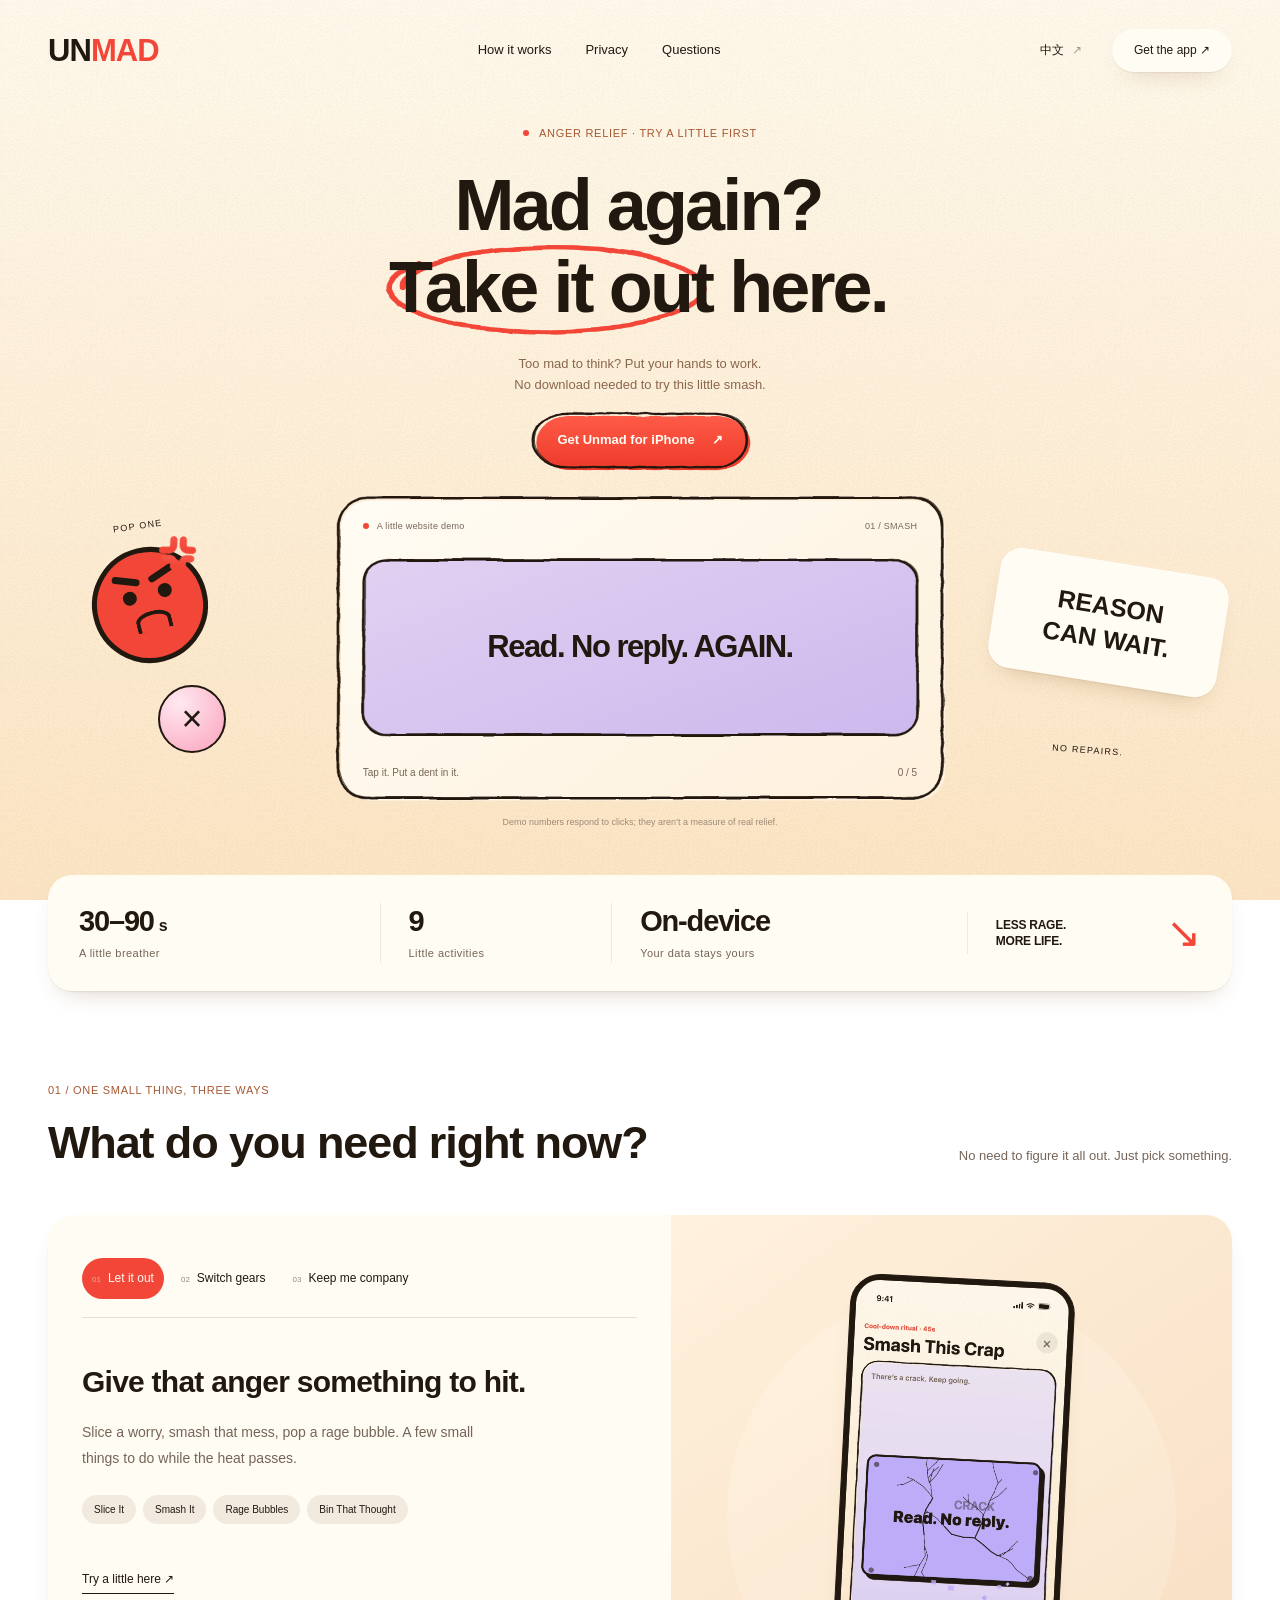
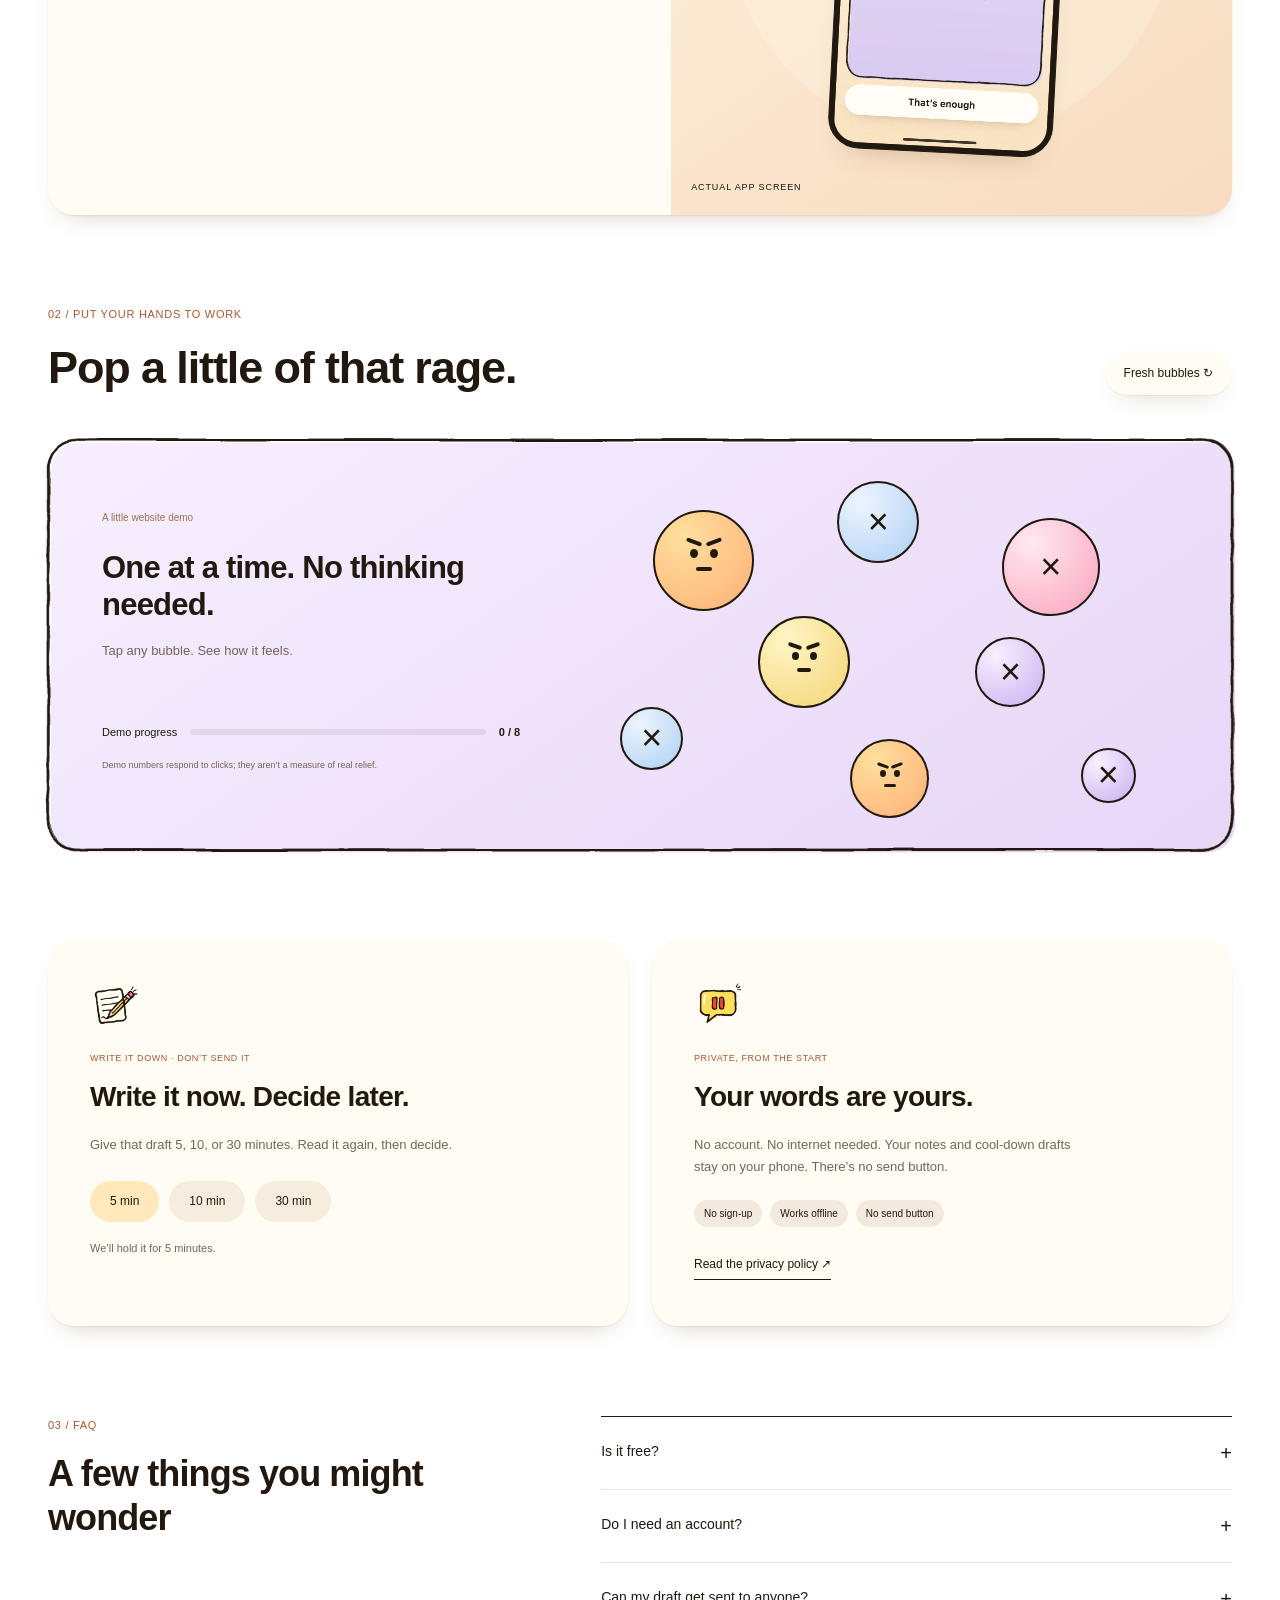
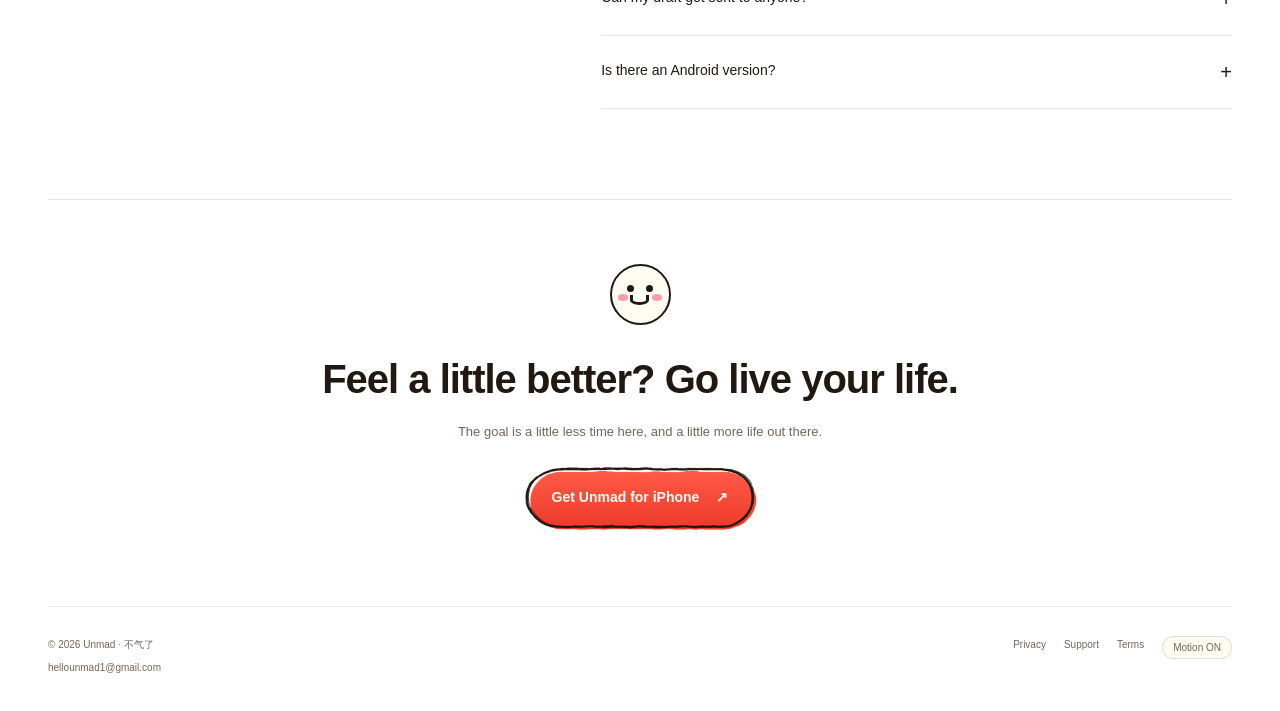
==== commit 147074e8: "Publish the bilingual Playground website Replace the two homepages with the selected app-aligned Pla" ====
--- a/en/index.html
+++ b/en/index.html
@@ -1,1529 +1,48 @@
-<!DOCTYPE html>
-<html lang="en">
+<!doctype html>
+<html lang="en" data-skin="ink" data-site="production" data-asset-base="../assets/playground/" data-release="483e05bd8fdd">
 <head>
 <meta charset="utf-8">
-<meta name="viewport" content="width=device-width, initial-scale=1">
+<meta name="viewport" content="width=device-width,initial-scale=1">
 <title>Unmad: Anger Relief &amp; Vent App for iPhone</title>
-<meta name="description" content="Unmad is a free iPhone app for when you’re too mad to think. Smash it, slice it, write it down or get comforted, and get out of the rage zone in 30 to 90 seconds. No account, no network, nothing uploaded.">
-<link rel="canonical" href="https://unmad.cn/en/">
-<link rel="alternate" hreflang="en" href="https://unmad.cn/en/">
-<link rel="alternate" hreflang="zh-Hans" href="https://unmad.cn/">
-<link rel="alternate" hreflang="x-default" href="https://unmad.cn/en/">
+<meta name="description" content="Unmad is a free iPhone app for when you’re too mad to think. Smash it, pop a rage bubble, write it down or get comforted. No sign-up, no ads, and your notes stay on your phone.">
+<link rel="canonical" href="https://zyycora1046.github.io/unmad-site/en/">
+<link rel="alternate" hreflang="zh-Hans" href="https://zyycora1046.github.io/unmad-site/">
+<link rel="alternate" hreflang="en" href="https://zyycora1046.github.io/unmad-site/en/">
+<link rel="alternate" hreflang="x-default" href="https://zyycora1046.github.io/unmad-site/en/">
 <link rel="icon" href="../assets/favicon.png" type="image/png">
 <link rel="apple-touch-icon" href="../assets/apple-touch-icon.png">
-<meta name="theme-color" content="#FFF4DD">
-<!-- iPhone 上的 Safari 顶部会出一条系统自带的「打开 / 获取」横幅，直通 App Store 下载页。 -->
+<meta name="theme-color" content="#FFF9EC">
 <meta name="apple-itunes-app" content="app-id=6809241933">
 <meta property="og:type" content="website">
 <meta property="og:site_name" content="Unmad">
-<meta property="og:title" content="Unmad · Open it when you’re this mad">
-<meta property="og:description" content="Nobody wants advice when they’re this mad. Smash it, slice it, write it down, then close the app and go live your life. Free, no account, nothing uploaded.">
-<meta property="og:url" content="https://unmad.cn/en/">
-<meta property="og:image" content="https://unmad.cn/assets/og-en.png">
+<meta property="og:title" content="Unmad: Anger Relief &amp; Vent App for iPhone">
+<meta property="og:description" content="Unmad is a free iPhone app for when you’re too mad to think. Smash it, pop a rage bubble, write it down or get comforted. No sign-up, no ads, and your notes stay on your phone.">
+<meta property="og:url" content="https://zyycora1046.github.io/unmad-site/en/">
+<meta property="og:image" content="https://zyycora1046.github.io/unmad-site/assets/og-en.png">
 <meta property="og:image:width" content="1200">
 <meta property="og:image:height" content="630">
 <meta property="og:locale" content="en_US">
 <meta property="og:locale:alternate" content="zh_CN">
 <meta name="twitter:card" content="summary_large_image">
-<!-- 结构化数据：给搜索引擎和 ChatGPT 搜索读的。FAQPage 里的问答必须和页面上看得见的
-     「Questions」一节一字不差，改了那边这里跟着改，否则会被当成藏内容。
-     没写评分：美区还没有评分，不编。 -->
-<script type="application/ld+json">
-{
-  "@context": "https://schema.org",
-  "@graph": [
-    {
-      "@type": "MobileApplication",
-      "@id": "https://unmad.cn/en/#app",
-      "name": "Unmad",
-      "alternateName": ["Unmad: Anger Relief & Vent", "不气了"],
-      "description": "A free anger-relief app for iPhone. Rate how mad you are, do one quick thing (smash it, slice it, write it down, or get comforted) and get out of the rage zone in 30 to 90 seconds. No account, no network, nothing uploaded.",
-      "operatingSystem": "iOS 15.1 or later",
-      "applicationCategory": "HealthApplication",
-      "inLanguage": ["en", "zh-Hans"],
-      "url": "https://unmad.cn/en/",
-      "installUrl": "https://apps.apple.com/app/id6809241933",
-      "sameAs": ["https://apps.apple.com/app/id6809241933"],
-      "image": "https://unmad.cn/assets/og-en.png",
-      "screenshot": "https://unmad.cn/assets/en/shot-home.webp",
-      "offers": { "@type": "Offer", "price": "0", "priceCurrency": "USD" },
-      "author": { "@type": "Person", "name": "Yuan Zhao" }
-    },
-    {
-      "@type": "FAQPage",
-      "@id": "https://unmad.cn/en/#faq",
-      "mainEntity": [
-        { "@type": "Question", "name": "What is Unmad?",
-          "acceptedAnswer": { "@type": "Answer", "text": "A free anger-relief app for iPhone. When you’re furious, it gives you 30 to 90 seconds of something to do (smash it, slice it, write it down, or let it comfort you) so you can get out of the rage zone without anyone telling you to calm down." } },
-        { "@type": "Question", "name": "How much does it cost?",
-          "acceptedAnswer": { "@type": "Answer", "text": "Nothing. No in-app purchases, no subscription, no ads." } },
-        { "@type": "Question", "name": "Do I need an account or an internet connection?",
-          "acceptedAnswer": { "@type": "Answer", "text": "No. There’s no sign-up and no login, and Unmad makes no network requests at all, so it works the same in airplane mode." } },
-        { "@type": "Question", "name": "Where does my data go?",
-          "acceptedAnswer": { "@type": "Answer", "text": "Nowhere. Your log, everything you write and your settings stay on your iPhone. They’re excluded from iCloud and computer backups, and deleting the app deletes them." } },
-        { "@type": "Question", "name": "Can anything I write get sent to the person I’m mad at?",
-          "acceptedAnswer": { "@type": "Answer", "text": "No. Unmad has no send button at all. Even with a cool-down timer set, all that happens when time’s up is that you get to read it again and decide for yourself." } },
-        { "@type": "Question", "name": "Is Unmad an anger management or counseling app?",
-          "acceptedAnswer": { "@type": "Answer", "text": "No. It doesn’t assess, diagnose or treat anything, and it isn’t a course or a program. It’s for the worst thirty seconds. If you need real help, please talk to a professional." } },
-        { "@type": "Question", "name": "Is there an Android version?",
-          "acceptedAnswer": { "@type": "Answer", "text": "Not right now. Unmad is iPhone only and needs iOS 15.1 or later." } },
-        { "@type": "Question", "name": "What languages is it in?",
-          "acceptedAnswer": { "@type": "Answer", "text": "English and Simplified Chinese (in Chinese it’s called 不气了). It follows your phone’s language, and you can switch it under Me." } },
-        { "@type": "Question", "name": "How do I get help or report a bug?",
-          "acceptedAnswer": { "@type": "Answer", "text": "Email hellounmad1@gmail.com with your device, iOS version and app version (Me → About Unmad). Me → Feedback in the app opens your mail app with the address filled in." } }
-      ]
-    }
-  ]
-}
-</script>
-<!-- 往下滑时各块弹进来。只有 JS 跑得起来、又没开「减弱动态效果」时才先把它们藏起来，
-     否则（爬虫、关了 JS、减弱动态）整页直接是看得见的。 -->
-<script>
-if ('IntersectionObserver' in window && !matchMedia('(prefers-reduced-motion: reduce)').matches) {
-  document.documentElement.classList.add('reveal');
-}
-</script>
-<style>
-/* 颜色照 App 的 src/theme.ts。大块底色一律是带点灰的浅渐变，不铺平涂的品牌纯色；
-   深色大块放在奶油底上像个窟窿，App 里被否过，这里也不用。 */
-:root {
-  --cream: #FFF4DD;
-  --paper: #FFFCF4;
-  --ink: #21180F;
-  --muted: #6B5B48;
-  --red: #F24738;
-  --orange: #FF9D2E;
-  --yellow: #FFE05D;
-  --pink: #FF75A0;
-  --green: #63C66D;
-  --blue: #49A7FF;
-  --hammer: url("data:image/svg+xml,%3Csvg xmlns='http://www.w3.org/2000/svg' width='44' height='44' viewBox='0 0 44 44'%3E%3Cg stroke='%2321180F' stroke-width='2.5' stroke-linejoin='round'%3E%3Crect x='19' y='15' width='7' height='26' rx='3.5' fill='%23FFE05D' transform='rotate(-40 22 28)'/%3E%3Crect x='5' y='6' width='26' height='13' rx='4' fill='%23FF9D2E' transform='rotate(-40 18 12)'/%3E%3C/g%3E%3C/svg%3E") 6 6;
-  --hammer-down: url("data:image/svg+xml,%3Csvg xmlns='http://www.w3.org/2000/svg' width='44' height='44' viewBox='0 0 44 44'%3E%3Cg stroke='%2321180F' stroke-width='2.5' stroke-linejoin='round'%3E%3Crect x='19' y='15' width='7' height='26' rx='3.5' fill='%23FFE05D' transform='rotate(-80 22 28)'/%3E%3Crect x='5' y='6' width='26' height='13' rx='4' fill='%23FF9D2E' transform='rotate(-80 18 12)'/%3E%3C/g%3E%3C/svg%3E") 6 6;
-  --stone-noise: url("data:image/svg+xml,%3Csvg xmlns='http://www.w3.org/2000/svg' width='220' height='220'%3E%3Cfilter id='n'%3E%3CfeTurbulence type='fractalNoise' baseFrequency='.9' numOctaves='2' stitchTiles='stitch'/%3E%3CfeColorMatrix values='0 0 0 0 .13 0 0 0 0 .09 0 0 0 0 .06 0 0 0 .55 0'/%3E%3C/filter%3E%3Crect width='220' height='220' filter='url(%23n)' opacity='.38'/%3E%3C/svg%3E");
-  --pop: cubic-bezier(.3, 1.5, .5, 1);
-  color-scheme: light;
-}
-* { box-sizing: border-box; }
-html { scroll-behavior: smooth; }
-body {
-  margin: 0;
-  color: var(--ink);
-  background:
-    radial-gradient(900px 640px at 92% 0, rgba(255, 157, 46, .16), transparent 70%),
-    radial-gradient(760px 700px at 0 34%, rgba(143, 120, 255, .08), transparent 70%),
-    radial-gradient(820px 700px at 100% 68%, rgba(255, 117, 160, .09), transparent 70%),
-    var(--cream);
-  font: 16px/1.65 -apple-system, BlinkMacSystemFont, "Segoe UI", "Helvetica Neue", Arial, sans-serif;
-  -webkit-text-size-adjust: 100%;
-  overflow-x: hidden;
-}
-img { max-width: 100%; height: auto; display: block; }
-a { color: var(--ink); text-decoration-thickness: 2px; text-underline-offset: 3px; }
-a:hover { color: var(--red); }
-button { font: inherit; color: inherit; }
-.wrap { max-width: 1040px; margin: 0 auto; padding: 22px 20px 72px; }
-/* 锚点跳过去的时候标题别顶着屏幕上沿 */
-section[id] { scroll-margin-top: 24px; }
+<script type="application/ld+json">{"@context":"https://schema.org","@graph":[{"@type":"MobileApplication","@id":"https://zyycora1046.github.io/unmad-site/en/#app","name":"Unmad","alternateName":"不气了","description":"Unmad is a free iPhone app for when you’re too mad to think. Smash it, pop a rage bubble, write it down or get comforted. No sign-up, no ads, and your notes stay on your phone.","operatingSystem":"iOS 15.1 or later","applicationCategory":"HealthApplication","inLanguage":["en","zh-Hans"],"url":"https://zyycora1046.github.io/unmad-site/en/","installUrl":"https://apps.apple.com/app/id6809241933","image":"https://zyycora1046.github.io/unmad-site/assets/og-en.png","offers":{"@type":"Offer","price":"0","priceCurrency":"USD"},"author":{"@type":"Person","name":"Yuan Zhao"}},{"@type":"FAQPage","@id":"https://zyycora1046.github.io/unmad-site/en/#faq","mainEntity":[{"@type":"Question","name":"Is it free?","acceptedAnswer":{"@type":"Answer","text":"The core features are free, with no ads or subscription. An optional tip buys the team a milk tea and unlocks nothing."}},{"@type":"Question","name":"Do I need an account?","acceptedAnswer":{"@type":"Answer","text":"No sign-up, no login, and no internet connection needed. Just open it."}},{"@type":"Question","name":"Can my draft get sent to anyone?","acceptedAnswer":{"@type":"Answer","text":"No. Unmad has no send button. When a cool-down ends, you simply get to read your draft again."}},{"@type":"Question","name":"Is there an Android version?","acceptedAnswer":{"@type":"Answer","text":"It’s an iPhone app for now. You can switch between English and Simplified Chinese in the app."}}]}]}</script>
+<link rel="stylesheet" href="../assets/playground/base.css?v=483e05bd8fdd">
+<link rel="stylesheet" href="../assets/playground/ink.css?v=483e05bd8fdd">
+<script src="../assets/playground/playground.js?v=483e05bd8fdd" defer></script>
+</head>
+<body class="play english app-ink published">
+<div id="app">
 
-/* ---------- 顶栏 ---------- */
-.topbar {
-  display: flex; align-items: center; justify-content: space-between;
-  flex-wrap: wrap; gap: 12px; margin-bottom: 30px; position: relative; z-index: 5;
-}
-.mark {
-  display: inline-block; padding: 6px 14px; border: 2.5px solid var(--ink);
-  border-radius: 999px; background: linear-gradient(160deg, #FFB45A, var(--orange)); font-weight: 800;
-  letter-spacing: .02em; box-shadow: 3px 3px 0 var(--ink); text-decoration: none;
-  transition: transform .2s var(--pop);
-}
-.mark:hover { color: var(--ink); transform: rotate(-4deg) scale(1.05); }
-.topbar nav { display: flex; flex-wrap: wrap; gap: 6px 18px; font-size: 14px; }
-.topbar nav a { color: var(--muted); text-decoration: none; font-weight: 600; }
-.topbar nav a:hover { color: var(--red); text-decoration: underline; }
-
-/* ---------- 下载按钮 ---------- */
-.cta { display: flex; flex-wrap: wrap; align-items: center; gap: 12px 14px; }
-.store {
-  display: inline-block; padding: 13px 26px; border: 2.5px solid var(--ink);
-  border-radius: 999px; background: linear-gradient(160deg, #FFEA85, var(--yellow) 60%, #FFD23F);
-  font-weight: 900; font-size: 16px; box-shadow: 4px 4px 0 var(--ink); text-decoration: none; color: var(--ink);
-  transition: transform .14s, box-shadow .14s;
-}
-a.store:hover { color: var(--ink); transform: translate(-2px, -2px) rotate(-1.5deg); box-shadow: 6px 6px 0 var(--ink); }
-a.store:active { transform: translate(3px, 3px) scale(.98); box-shadow: 1px 1px 0 var(--ink); }
-.cta-note { font-size: 13px; color: var(--muted); }
-
-/* ---------- 首屏：砸 ----------
-   首屏那句话刻在一块板子上。点一下是普通一击，按住再松是蓄力砸；
-   裂纹从手指落下的地方长出来，撞上老缝就停（和 App 的砸碎这破事一个规矩）。
-   怒气从 87 往下掉，掉到 30 以下板子炸开，碎块落在地上不动。 */
-.hero { text-align: center; margin-bottom: 34px; }
-.kicker {
-  margin: 0 0 12px; font-size: 13px; font-weight: 800; letter-spacing: .08em;
-  color: var(--red); text-transform: uppercase;
-}
-.stage { position: relative; max-width: 880px; height: 404px; margin: 6px auto 0; }
-.slab {
-  position: absolute; left: 26px; right: 26px; top: 8px; height: 272px;
-  border: 3px solid var(--ink); border-radius: 24px; box-shadow: 8px 8px 0 var(--ink);
-  cursor: var(--hammer), pointer; user-select: none; -webkit-user-select: none;
-  touch-action: manipulation; outline: none; z-index: 2;
-  -webkit-tap-highlight-color: transparent;
-}
-.slab:active { cursor: var(--hammer-down), pointer; }
-.slab:focus-visible { box-shadow: 8px 8px 0 var(--ink), 0 0 0 5px var(--yellow); }
-.slab-in {
-  position: absolute; inset: 0; border-radius: 21px; overflow: hidden;
-  display: flex; align-items: center; justify-content: center; padding: 0 20px;
-}
-.slab[data-material="stone"] .slab-in {
-  background:
-    var(--stone-noise),
-    radial-gradient(120% 90% at 20% 10%, rgba(255,255,255,.45), transparent 60%),
-    linear-gradient(160deg, #ECE6DA 0%, #CFC6B6 55%, #B9AF9E 100%);
-}
-.slab[data-material="ice"] .slab-in {
-  background:
-    linear-gradient(115deg, transparent 0 30%, rgba(255,255,255,.55) 31% 36%, transparent 37% 62%, rgba(255,255,255,.35) 63% 65%, transparent 66%),
-    linear-gradient(160deg, #E6F5FF 0%, #B5E0FF 50%, #86C5FF 100%);
-}
-h1 {
-  position: relative; z-index: 1; pointer-events: none; margin: 0;
-  font-size: clamp(46px, 9.6vw, 96px); font-weight: 900; letter-spacing: -.02em; line-height: 1.04;
-  text-shadow: 0 2px 0 rgba(255,255,255,.55);
-}
-.bolt {
-  position: absolute; width: 11px; height: 11px; border-radius: 50%;
-  background: rgba(33,24,15,.55); box-shadow: inset 1px 1px 0 rgba(255,255,255,.35); z-index: 1;
-}
-.b1 { left: 16px; top: 16px; } .b2 { right: 16px; top: 16px; }
-.b3 { left: 16px; bottom: 16px; } .b4 { right: 16px; bottom: 16px; }
-.cracks { position: absolute; inset: 0; width: 100%; height: 100%; z-index: 2; overflow: visible; }
-.cracks line {
-  stroke: var(--ink); stroke-linecap: round; fill: none;
-  stroke-dasharray: 1; stroke-dashoffset: 1; animation: grow .11s ease-out forwards;
-}
-@keyframes grow { to { stroke-dashoffset: 0; } }
-
-.slab.idle { animation: nudge 4.5s ease-in-out 1.2s infinite; }
-@keyframes nudge {
-  0%, 86%, 100% { transform: none; }
-  89% { transform: rotate(-1.2deg) translateY(-3px); }
-  92% { transform: rotate(1deg); }
-  95% { transform: rotate(-.5deg); }
-}
-.slab.charging { animation: charge .09s linear infinite; }
-@keyframes charge {
-  0% { transform: translate(0, 0) scale(.985); }
-  50% { transform: translate(1.5px, -1px) scale(.985); }
-  100% { transform: translate(-1.5px, 1px) scale(.985); }
-}
-.slab.shake { animation: shake .2s ease-out; }
-.slab.shake-big { animation: shakeBig .34s ease-out; }
-@keyframes shake {
-  0% { transform: translate(0, 0); } 25% { transform: translate(-6px, 3px) rotate(-.6deg); }
-  50% { transform: translate(5px, -2px) rotate(.5deg); } 75% { transform: translate(-2px, 1px); }
-  100% { transform: none; }
-}
-@keyframes shakeBig {
-  0% { transform: scale(.97); } 20% { transform: translate(-11px, 5px) rotate(-1.2deg) scale(.98); }
-  40% { transform: translate(9px, -4px) rotate(1deg); } 60% { transform: translate(-5px, 2px) rotate(-.4deg); }
-  80% { transform: translate(2px, -1px); } 100% { transform: none; }
-}
-.hero.quake { animation: quake .42s ease-out; }
-@keyframes quake {
-  0% { transform: none; } 15% { transform: translate(-7px, 4px); } 35% { transform: translate(6px, -3px); }
-  55% { transform: translate(-3px, 2px); } 75% { transform: translate(2px, -1px); } 100% { transform: none; }
-}
-.slab.arrive { animation: arrive .6s var(--pop); }
-@keyframes arrive { 0% { transform: translateY(-60px) scale(.9); opacity: 0; } 100% { transform: none; opacity: 1; } }
-
-.fx { position: absolute; inset: 0; pointer-events: none; z-index: 3; }
-.fx > * { position: absolute; will-change: transform; }
-.debris { border: 2px solid var(--ink); }
-.shard { margin: 0; border-radius: 24px; border: 3px solid var(--ink); }
-.shard .slab-in { border-radius: 21px; }
-.pow {
-  position: absolute; font-weight: 900; font-size: 30px; color: var(--red); letter-spacing: .02em;
-  -webkit-text-stroke: 1px var(--ink); animation: pow .7s ease-out forwards; white-space: nowrap; pointer-events: none;
-}
-@keyframes pow { 0% { transform: translate(-50%, -50%) scale(.4); opacity: 0; } 20% { transform: translate(-50%, -70%) scale(1.15); opacity: 1; } 100% { transform: translate(-50%, -150%) scale(1); opacity: 0; } }
-
-.done {
-  position: absolute; left: 26px; right: 26px; top: 8px; height: 272px; z-index: 4;
-  display: flex; flex-direction: column; align-items: center; justify-content: center; gap: 10px;
-  pointer-events: none; opacity: 0; transform: scale(.6);
-}
-.done.show { pointer-events: auto; animation: popIn .55s cubic-bezier(.3, 1.6, .5, 1) forwards; }
-@keyframes popIn { 0% { opacity: 0; transform: scale(.6) rotate(-4deg); } 100% { opacity: 1; transform: none; } }
-.done-title { margin: 0; font-size: clamp(26px, 4.4vw, 40px); font-weight: 900; line-height: 1.1; }
-.done-score { margin: 0; display: flex; align-items: center; gap: 10px; font-weight: 900; font-size: 20px; }
-.drop {
-  padding: 2px 12px; border: 2px solid var(--ink); border-radius: 999px;
-  background: linear-gradient(160deg, #8BD98F, var(--green)); font-size: 14px;
-}
-.again {
-  margin-top: 4px; padding: 8px 18px; border: 2.5px solid var(--ink); border-radius: 999px;
-  background: var(--paper); font-weight: 800; font-size: 15px; box-shadow: 3px 3px 0 var(--ink); cursor: pointer;
-}
-.again:hover { background: var(--yellow); }
-.again:active { transform: translate(2px, 2px); box-shadow: 1px 1px 0 var(--ink); }
-
-.hud {
-  display: flex; flex-wrap: wrap; align-items: center; justify-content: center; gap: 10px 16px;
-  margin: 0 auto 30px; position: relative; z-index: 5;
-}
-.meter {
-  display: flex; align-items: center; gap: 10px; padding: 5px 14px 5px 5px;
-  background: var(--paper); border: 2.5px solid var(--ink); border-radius: 999px; box-shadow: 3px 3px 0 var(--ink);
-}
-.bar { width: 120px; height: 12px; border: 2px solid var(--ink); border-radius: 999px; overflow: hidden; background: var(--paper); }
-.bar i { display: block; height: 100%; width: 87%; background: linear-gradient(90deg, var(--orange), var(--red)); transition: width .3s var(--pop); }
-.meter b, .dock b { font-size: 18px; font-variant-numeric: tabular-nums; min-width: 26px; text-align: right; }
-.meter b.tick { animation: tick .25s ease-out; }
-@keyframes tick { 0% { transform: scale(1.5); color: var(--red); } 100% { transform: none; } }
-.hint { margin: 0; font-weight: 800; font-size: 15px; color: var(--muted); min-width: 260px; }
-.sound {
-  padding: 6px 12px; border: 2px solid var(--ink); border-radius: 999px; background: var(--paper);
-  font-size: 13px; font-weight: 800; cursor: pointer;
-}
-.sound[aria-pressed="true"] { background: var(--yellow); }
-.copy { max-width: 640px; margin: 0 auto; }
-.lede { font-size: 18px; margin: 0 auto 22px; }
-.copy .cta { justify-content: center; }
-
-/* ---------- 页内目录 ---------- */
-.toc {
-  display: flex; flex-wrap: wrap; justify-content: center; gap: 10px;
-  margin: 0 0 96px; padding: 0; list-style: none;
-}
-.toc a {
-  display: inline-block; padding: 6px 16px; border: 2px solid var(--ink); border-radius: 999px;
-  background: var(--paper); font-weight: 800; font-size: 14px; text-decoration: none;
-  box-shadow: 2px 2px 0 var(--ink); transition: transform .2s var(--pop), background .15s;
-}
-.toc li:nth-child(odd) a:hover { transform: rotate(-4deg) translateY(-2px); }
-.toc li:nth-child(even) a:hover { transform: rotate(4deg) translateY(-2px); }
-.toc a:hover { background: var(--yellow); color: var(--ink); }
-
-/* ---------- 往下滑时弹进来 ----------
-   发泄这一侧弹、抖；「哄哄我」那一侧（soft）放慢、不回弹，和 App 的动效口径一样。
-   动画播完加 .settled 摘掉，悬停时的 rotate / translate 才接得上。 */
-html.reveal [data-pop] { opacity: 0; }
-html.reveal [data-pop].in { animation: popUp .7s cubic-bezier(.3, 1.45, .5, 1) var(--d, 0ms) both; }
-html.reveal [data-pop="slam"].in { animation: slam .62s cubic-bezier(.2, .9, .3, 1) var(--d, 0ms) both; }
-html.reveal [data-pop="phone"].in { animation: phoneIn .85s cubic-bezier(.3, 1.35, .5, 1) var(--d, 0ms) both; }
-html.reveal [data-pop="soft"].in { animation: softIn 1.1s cubic-bezier(.25, .8, .3, 1) var(--d, 0ms) both; }
-html.reveal [data-pop="drop"].in { animation: dropIn .7s cubic-bezier(.3, 1.5, .5, 1) var(--d, 0ms) both; }
-html.reveal [data-pop].settled { opacity: 1; animation: none; }
-@keyframes popUp { from { opacity: 0; translate: 0 36px; scale: .94; } to { opacity: 1; translate: 0 0; scale: 1; } }
-@keyframes slam {
-  0% { opacity: 0; translate: 0 -46px; scale: 1.12; }
-  55% { opacity: 1; translate: 0 3px; scale: 1.03 .92; }
-  75% { translate: 0 -2px; scale: .99 1.02; }
-  100% { opacity: 1; translate: 0 0; scale: 1; }
-}
-@keyframes phoneIn {
-  0% { opacity: 0; translate: 0 80px; rotate: calc(var(--tilt) * 4); }
-  60% { opacity: 1; }
-  100% { opacity: 1; translate: 0 0; rotate: var(--tilt); }
-}
-@keyframes softIn { from { opacity: 0; translate: 0 26px; } to { opacity: 1; translate: 0 0; } }
-@keyframes dropIn { from { opacity: 0; translate: 0 -34px; rotate: 6deg; } to { opacity: 1; translate: 0 0; rotate: 0deg; } }
-
-/* ---------- 通用区块 ---------- */
-main > section { margin-bottom: 104px; }
-.head { margin-bottom: 30px; }
-.eyebrow {
-  display: inline-block; margin: 0 0 12px; padding: 3px 12px; font-size: 12px; font-weight: 900;
-  letter-spacing: .08em; text-transform: uppercase; border: 2px solid var(--ink); border-radius: 999px;
-  background: linear-gradient(160deg, #FFEA85, var(--yellow)); box-shadow: 2px 2px 0 var(--ink); rotate: -3deg;
-}
-h2 { font-size: clamp(31px, 4.4vw, 46px); line-height: 1.08; font-weight: 900; margin: 0 0 12px; letter-spacing: -.02em; }
-.section-sub { color: var(--muted); margin: 0; max-width: 640px; font-size: 17px; }
-
-/* 手机壳：截图斜着放，悬停扶正；角上贴一张贴纸 */
-.phone {
-  --tilt: -3deg;
-  position: relative; justify-self: center; width: min(300px, 76vw);
-  rotate: var(--tilt); transition: rotate .45s var(--pop), translate .45s var(--pop);
-}
-.phone.right { --tilt: 3deg; }
-.phone:hover { rotate: 0deg; translate: 0 -6px; }
-.shot {
-  margin: 0; border: 3px solid var(--ink); border-radius: 34px; overflow: hidden;
-  box-shadow: 8px 8px 0 var(--ink); background: var(--cream); line-height: 0;
-}
-.shot img { width: 100%; }
-.sticker {
-  position: absolute; right: -14px; top: -14px; z-index: 1; display: flex; align-items: center; gap: 8px;
-  padding: 7px 13px; border: 2.5px solid var(--ink); border-radius: 14px;
-  background: linear-gradient(160deg, #FFEA85, var(--yellow)); box-shadow: 3px 3px 0 var(--ink);
-  font-weight: 900; font-size: 15px; line-height: 1.2; white-space: nowrap; rotate: 7deg;
-}
-.phone.right .sticker { right: auto; left: -12px; rotate: -7deg; }
-.sticker.s-pink { background: linear-gradient(160deg, #FFD3E1, #FFA9C4); }
-.sticker.s-stone { background: var(--stone-noise), linear-gradient(160deg, #F1ECE2, #D3CABA); }
-.sticker b { font-size: 20px; font-variant-numeric: tabular-nums; min-width: 26px; }
-html.reveal .phone.in .sticker { animation: slap .5s .5s cubic-bezier(.3, 1.8, .5, 1) both; }
-html.reveal .phone[data-pop="soft"].in .sticker { animation: softIn 1s .7s ease-out both; }
-@keyframes slap { 0% { opacity: 0; scale: 2.2; } 100% { opacity: 1; scale: 1; } }
-
-/* ---------- What：三步 ---------- */
-.row2 { display: grid; gap: 40px; align-items: center; }
-.row2 > *, .feature > * { min-width: 0; }
-.steps { list-style: none; margin: 0; padding: 0; counter-reset: step; display: grid; gap: 18px; }
-.steps li {
-  counter-increment: step; position: relative; padding: 20px 22px 20px 82px;
-  background: linear-gradient(160deg, #FFFDF8, #FFF3DC); border: 2.5px solid var(--ink); border-radius: 20px;
-  box-shadow: 5px 5px 0 var(--ink); transition: transform .25s var(--pop), box-shadow .25s;
-}
-.steps li:hover { transform: translate(-3px, -3px); box-shadow: 8px 8px 0 var(--ink); }
-.steps li::before {
-  content: counter(step); position: absolute; left: 18px; top: 18px;
-  width: 46px; height: 46px; border: 2.5px solid var(--ink); border-radius: 50%;
-  background: linear-gradient(160deg, #FFB45A, var(--orange)); box-shadow: 2px 2px 0 var(--ink);
-  font-weight: 900; font-size: 21px; line-height: 41px; text-align: center; rotate: -8deg;
-}
-html.reveal .steps li.in::before { animation: stamp .5s calc(var(--d, 0ms) + 250ms) cubic-bezier(.3, 1.8, .5, 1) both; }
-@keyframes stamp { 0% { opacity: 0; scale: 2.4; } 100% { opacity: 1; scale: 1; } }
-.steps h3 { margin: 0 0 2px; font-size: 19px; font-weight: 900; }
-.steps p { margin: 0; color: var(--muted); }
-
-/* ---------- Who ---------- */
-.grid { display: grid; gap: 20px; grid-template-columns: 1fr; }
-.who-card {
-  --tilt: -.8deg;
-  display: flex; gap: 16px; align-items: flex-start; padding: 22px;
-  border: 2.5px solid var(--ink); border-radius: 22px; box-shadow: 5px 5px 0 var(--ink);
-  rotate: var(--tilt); transition: transform .25s var(--pop), rotate .25s var(--pop), box-shadow .25s;
-}
-.who-card:nth-child(even) { --tilt: .8deg; }
-.who-card:hover { transform: translate(-3px, -3px); rotate: 0deg; box-shadow: 8px 8px 0 var(--ink); }
-.who-card h3 { margin: 0 0 6px; font-size: 19px; line-height: 1.3; font-weight: 900; }
-.who-card p { margin: 0; }
-.emo {
-  flex: none; width: 54px; height: 54px; display: grid; place-items: center; font-size: 28px; line-height: 1;
-  border: 2.5px solid var(--ink); border-radius: 17px; background: var(--paper); box-shadow: 2px 2px 0 var(--ink);
-  rotate: -6deg; transition: rotate .3s var(--pop), scale .3s var(--pop);
-}
-.who-card:hover .emo { rotate: 6deg; scale: 1.1; }
-.t-pink { background: linear-gradient(160deg, #FFF4F7, #FFDCE7); }
-.t-yellow { background: linear-gradient(160deg, #FFFAE3, #FFEDB0); }
-.t-lilac { background: linear-gradient(160deg, #F7F3FF, #E5DAFF); }
-.t-blue { background: linear-gradient(160deg, #F1F8FF, #D6EAFF); }
-
-/* ---------- When：六张小票。手机上横着滑 ---------- */
-.moments { display: grid; gap: 20px; grid-template-columns: 1fr; }
-.moment {
-  position: relative; padding: 18px 20px 20px;
-  background: linear-gradient(170deg, #FFFDF8, #FFF2DA); border: 2.5px solid var(--ink); border-radius: 20px;
-  box-shadow: 5px 5px 0 var(--ink); transition: transform .25s var(--pop), box-shadow .25s;
-}
-.moment:hover { transform: translate(-2px, -4px) rotate(-1deg); box-shadow: 7px 9px 0 var(--ink); }
-.moment-time {
-  display: inline-block; margin: 0 0 12px; padding: 2px 11px; font-size: 12px; font-weight: 900;
-  letter-spacing: .04em; border: 2px solid var(--ink); border-radius: 999px;
-  background: linear-gradient(160deg, #FFC27D, var(--orange));
-}
-.moment h3 { margin: 0 0 6px; font-size: 18px; line-height: 1.3; font-weight: 900; }
-.moment p { margin: 0; }
-.swipe-hint { display: none; }
-
-/* ---------- Features：三条路 + 图文行 ---------- */
-.ways { display: grid; gap: 20px; margin-bottom: 84px; }
-.way {
-  border: 2.5px solid var(--ink); border-radius: 22px; overflow: hidden; background: var(--paper);
-  box-shadow: 6px 6px 0 var(--ink); transition: transform .25s var(--pop), box-shadow .25s;
-}
-.way-top { display: flex; gap: 14px; align-items: center; padding: 18px 20px 16px; border-bottom: 2.5px solid var(--ink); }
-.way-ico {
-  flex: none; width: 48px; height: 48px; display: grid; place-items: center; font-size: 24px; line-height: 1;
-  border: 2.5px solid var(--ink); border-radius: 50%; background: var(--paper); box-shadow: 2px 2px 0 var(--ink);
-}
-.way h3 { margin: 0; font-size: 20px; line-height: 1.2; font-weight: 900; }
-.way .who { margin: 3px 0 0; font-size: 14px; font-weight: 700; line-height: 1.35; color: rgba(33,24,15,.72); }
-.acts { list-style: none; margin: 0; padding: 16px 18px 20px; display: flex; flex-wrap: wrap; gap: 8px; }
-.acts li {
-  padding: 4px 12px; border: 2px solid var(--ink); border-radius: 999px; background: var(--paper);
-  font-size: 14px; font-weight: 800; transition: transform .2s var(--pop), background .15s;
-}
-/* 发泄：弹、抖 */
-.w-vent .way-top { background: linear-gradient(120deg, #FFC79A, #FF8F6E); }
-.w-vent:hover { transform: translate(-3px, -3px); box-shadow: 9px 9px 0 var(--ink); }
-.w-vent:hover .way-ico { animation: rattle .4s ease-out; }
-.w-vent .acts li:hover { transform: rotate(-5deg) scale(1.08); background: #FFE3D6; }
-@keyframes rattle {
-  0%, 100% { transform: none; } 20% { transform: rotate(-16deg) scale(1.15); } 40% { transform: rotate(13deg) scale(1.15); }
-  60% { transform: rotate(-8deg); } 80% { transform: rotate(4deg); }
-}
-/* 别让我想了：换个频道，转一圈 */
-.w-head .way-top { background: linear-gradient(120deg, #BFE2FF, #82C2FF); }
-.w-head:hover { transform: translate(-3px, -3px); box-shadow: 9px 9px 0 var(--ink); }
-.w-head .way-ico { transition: transform .8s cubic-bezier(.4, 0, .2, 1); }
-.w-head:hover .way-ico { transform: rotate(360deg); }
-.w-head .acts li:hover { transform: translateY(-2px); background: #E3F1FF; }
-/* 哄哄我：慢慢浮起来，不回弹 */
-.w-comfort .way-top { background: linear-gradient(120deg, #FFD7E4, #FFAAC5); }
-.w-comfort { transition: transform 1s cubic-bezier(.25, .8, .3, 1), box-shadow 1s cubic-bezier(.25, .8, .3, 1); }
-.w-comfort:hover { transform: translateY(-6px); box-shadow: 6px 12px 0 var(--ink); }
-.w-comfort .acts li { transition: background .6s ease-out; }
-.w-comfort .acts li:hover { background: #FFE6EE; }
-
-.feature { display: grid; gap: 34px; align-items: center; margin-bottom: 88px; }
-.feature:last-child { margin-bottom: 0; }
-.feature h3 { font-size: 26px; line-height: 1.2; font-weight: 900; margin: 0 0 12px; letter-spacing: -.01em; }
-.feature p { margin: 0 0 12px; }
-.feature p:last-child { margin-bottom: 0; }
-.feature .aside { color: var(--muted); }
-.tag {
-  display: inline-block; margin-bottom: 12px; padding: 3px 12px; font-size: 12px;
-  font-weight: 900; letter-spacing: .04em; border: 2px solid var(--ink); border-radius: 999px;
-  box-shadow: 2px 2px 0 var(--ink); rotate: -2deg;
-}
-.tag.t-smash { background: var(--stone-noise), linear-gradient(160deg, #F1ECE2, #D3CABA); }
-.tag.t-note { background: linear-gradient(160deg, #FFEA85, var(--yellow)); }
-.tag.t-comfort { background: linear-gradient(160deg, #FFD3E1, #FFA9C4); }
-.tag.t-log { background: linear-gradient(160deg, #D6ECFF, #A9D5FF); }
-.tag.t-receipt { background: linear-gradient(160deg, #FFC27D, var(--orange)); }
-
-/* ---------- 隐私：一块砸不坏的石牌 ----------
-   和首屏同一种石头。可以砸，只会「当」一声弹开、溅几颗火星，一道缝都不留：
-   你写的东西也一样，哪儿都不去。 */
-.vault {
-  position: relative; padding: 42px 36px 30px;
-  border: 3px solid var(--ink); border-radius: 26px; box-shadow: 8px 8px 0 var(--ink);
-  background:
-    var(--stone-noise),
-    radial-gradient(110% 80% at 15% 0, rgba(255,255,255,.55), transparent 60%),
-    linear-gradient(160deg, #F4EFE6 0%, #E3DBCC 55%, #D4CAB8 100%);
-  cursor: var(--hammer), pointer; -webkit-tap-highlight-color: transparent;
-}
-.vault:active { cursor: var(--hammer-down), pointer; }
-.vault a { cursor: pointer; }
-.vault.clank { animation: clank .3s ease-out; }
-@keyframes clank {
-  0%, 100% { transform: none; } 25% { transform: translate(-4px, 2px) rotate(-.4deg); }
-  50% { transform: translate(3px, -1px) rotate(.3deg); } 75% { transform: translate(-1px, 0); }
-}
-.vault h2 { text-shadow: 0 1px 0 rgba(255,255,255,.7); max-width: 760px; }
-.vault p { margin: 0 0 18px; max-width: 760px; color: rgba(33,24,15,.85); }
-.vault ul { list-style: none; margin: 0 0 20px; padding: 0; display: grid; gap: 12px; }
-.vault li { position: relative; padding-left: 38px; color: rgba(33,24,15,.85); }
-.vault li::before {
-  content: "✓"; position: absolute; left: 0; top: 1px; width: 26px; height: 26px; border: 2px solid var(--ink);
-  border-radius: 50%; background: var(--paper); font-weight: 900; font-size: 14px; line-height: 22px; text-align: center;
-}
-.vault li b { color: var(--ink); }
-.vault a { color: var(--ink); font-weight: 800; }
-.vault a:hover { color: var(--red); }
-.vault .bolt { width: 12px; height: 12px; }
-.vault .b1, .vault .b3 { left: 18px; } .vault .b2, .vault .b4 { right: 18px; }
-.vault .b1, .vault .b2 { top: 18px; } .vault .b3, .vault .b4 { bottom: 18px; }
-.vault-foot { display: flex; flex-wrap: wrap; align-items: center; justify-content: space-between; gap: 8px 20px; }
-.vault-foot p { margin: 0; }
-.vault-hint { font-weight: 800; font-size: 14px; color: var(--muted) !important; }
-.vfx { position: absolute; inset: 0; pointer-events: none; overflow: visible; }
-.spark {
-  position: absolute; width: 10px; height: 10px; margin: -5px 0 0 -5px; border: 2px solid var(--ink);
-  border-radius: 2px; rotate: 45deg; animation: spark .5s ease-out forwards;
-}
-@keyframes spark { to { translate: var(--dx) var(--dy); rotate: var(--r); scale: .3; opacity: 0; } }
-
-/* ---------- 常见问题：点开看答案 ---------- */
-.faq-list {
-  background: var(--paper); border: 2.5px solid var(--ink); border-radius: 22px;
-  padding: 6px 26px; box-shadow: 6px 6px 0 var(--ink);
-}
-.qa { border-top: 2px dashed rgba(33,24,15,.22); }
-.qa:first-child { border-top: 0; }
-.qa summary {
-  display: flex; align-items: center; justify-content: space-between; gap: 16px;
-  padding: 17px 0; cursor: pointer; list-style: none;
-}
-.qa summary::-webkit-details-marker { display: none; }
-.qa h3 { margin: 0; font-size: 17px; line-height: 1.35; font-weight: 800; }
-.qa summary:hover h3 { color: var(--red); }
-.pm {
-  flex: none; position: relative; width: 30px; height: 30px; border: 2.5px solid var(--ink); border-radius: 50%;
-  background: linear-gradient(160deg, #FFEA85, var(--yellow)); box-shadow: 2px 2px 0 var(--ink);
-  transition: transform .35s cubic-bezier(.3, 1.6, .5, 1), background .2s;
-}
-.pm::before, .pm::after {
-  content: ""; position: absolute; left: 50%; top: 50%; width: 12px; height: 2.5px; margin: -1.25px 0 0 -6px;
-  background: var(--ink); border-radius: 2px;
-}
-.pm::after { rotate: 90deg; }
-.qa summary:hover .pm { scale: 1.12; }
-.qa[open] .pm { transform: rotate(135deg); background: linear-gradient(160deg, #FFC27D, var(--orange)); }
-.qa p { margin: 0 0 18px; padding-right: 46px; color: var(--muted); }
-.qa[open] p { animation: faqIn .35s ease-out; }
-@keyframes faqIn { from { opacity: 0; translate: 0 -6px; } to { opacity: 1; translate: 0 0; } }
-.more { margin: 22px 0 0; font-weight: 700; }
-
-/* ---------- 收尾 ---------- */
-.closer {
-  text-align: center; padding: 44px 24px 42px; border: 3px solid var(--ink); border-radius: 30px;
-  box-shadow: 8px 8px 0 var(--ink);
-  background: radial-gradient(120% 130% at 50% 0, #FFF7D9 0%, #FFE4BC 55%, #FFCDBA 100%);
-}
-.closer-face { width: 72px; height: 72px; margin: 0 auto 16px; animation: bob 3.4s ease-in-out infinite; }
-@keyframes bob { 0%, 100% { translate: 0 0; } 50% { translate: 0 -8px; } }
-.closer h2 { margin-bottom: 8px; }
-.closer .section-sub { margin: 0 auto; }
-.closer .cta { justify-content: center; margin-top: 22px; }
-.disclaimer {
-  background: var(--paper); border: 2.5px dashed rgba(33,24,15,.45); border-radius: 18px;
-  padding: 22px; font-size: 14px; color: var(--muted);
-}
-.disclaimer p { margin: 0; }
-.disclaimer b { color: var(--ink); }
-main > section.note { margin-bottom: 64px; }
-footer { text-align: center; color: var(--muted); font-size: 13px; }
-footer p { margin: 0 0 6px; }
-footer p:last-child { margin-bottom: 0; }
-.site-name { font-weight: 800; color: var(--ink); }
-.footer-links { display: flex; flex-wrap: wrap; gap: 6px 14px; justify-content: center; margin-bottom: 10px; }
-
-/* ---------- 读到哪，气就消到哪 ----------
-   首屏的怒气条滑出屏幕后，右下角留一颗小团子：越往下读，数越往下掉，读到底刚好 24。
-   首屏真砸碎了的话，它一出来就是 24。点它回首屏。
-   右边留白放得下它（≥1240）就一直在；放不下就只在滑动时冒出来，停下来读字时缩回去，不挡字。 */
-.dock {
-  position: fixed; right: 16px; bottom: calc(16px + env(safe-area-inset-bottom)); z-index: 40;
-  display: flex; align-items: center; gap: 8px; padding: 5px 13px 5px 5px;
-  background: var(--paper); border: 2.5px solid var(--ink); border-radius: 999px; box-shadow: 3px 3px 0 var(--ink);
-  text-decoration: none; color: var(--ink); translate: 0 160%; transition: translate .5s var(--pop);
-}
-.dock.show.awake, .dock.show:focus-visible { translate: 0 0; }
-.dock:hover { color: var(--ink); }
-.dock b { font-size: 16px; min-width: 22px; }
-
-@media (min-width: 820px) {
-  .wrap { padding: 26px 24px 80px; }
-  .grid.g2 { grid-template-columns: repeat(2, 1fr); }
-  .moments, .ways { grid-template-columns: repeat(3, 1fr); }
-  .row2 { grid-template-columns: 1fr 320px; gap: 56px; }
-  .feature { grid-template-columns: 320px 1fr; gap: 60px; }
-  .feature.alt { grid-template-columns: 1fr 320px; }
-  .feature.alt .phone { order: 2; }
-  .phone { width: 300px; }
-}
-@media (max-width: 600px) {
-  .stage { height: 318px; }
-  .slab, .done { left: 0; right: 0; height: 214px; }
-  .slab { box-shadow: 6px 6px 0 var(--ink); }
-  .bolt { width: 9px; height: 9px; }
-  .slab .b1, .slab .b3 { left: 12px; } .slab .b2, .slab .b4 { right: 12px; }
-  .slab .b1, .slab .b2 { top: 12px; } .slab .b3, .slab .b4 { bottom: 12px; }
-  .hint { min-width: 0; width: 100%; }
-}
-@media (max-width: 819px) {
-  /* 六张小票横着排，手指一划一张 */
-  .moments {
-    display: flex; overflow-x: auto; scroll-snap-type: x mandatory; gap: 14px;
-    margin: 0 -20px; padding: 4px 20px 16px; scrollbar-width: none;
-  }
-  .moments::-webkit-scrollbar { display: none; }
-  .moment { flex: 0 0 min(300px, 80%); scroll-snap-align: center; }
-  .swipe-hint { display: block; margin: 6px 0 0; text-align: right; font-size: 13px; font-weight: 800; color: var(--muted); }
-}
-@media (max-width: 480px) {
-  .wrap { padding: 18px 16px 56px; }
-  .lede { font-size: 17px; }
-  main > section { margin-bottom: 84px; }
-  .toc { margin-bottom: 80px; }
-  .moments { margin: 0 -16px; padding: 4px 16px 16px; }
-  .steps li, .who-card, .moment, .faq-list { box-shadow: 4px 4px 0 var(--ink); }
-  .way { box-shadow: 5px 5px 0 var(--ink); }
-  .vault { padding: 36px 20px 26px; box-shadow: 6px 6px 0 var(--ink); }
-  .faq-list { padding: 4px 18px; }
-  .qa p { padding-right: 0; }
-  .feature h3 { font-size: 23px; }
-  .closer { padding: 36px 18px 34px; box-shadow: 6px 6px 0 var(--ink); }
-}
-@media (prefers-reduced-motion: reduce) {
-  html { scroll-behavior: auto; }
-  *, *::before, *::after { animation-duration: .01ms !important; animation-iteration-count: 1 !important; transition-duration: .01ms !important; }
-}
-@media print {
-  html.reveal [data-pop] { opacity: 1; animation: none; }
-  .dock, .hud .sound { display: none; }
-}
-</style>
-</head>
-<body>
-<div class="wrap" id="top">
-
-  <header class="topbar">
-    <a class="mark" href="index.html">Unmad</a>
-    <nav aria-label="Site">
-      <a href="support.html">Support</a>
-      <a href="privacy.html">Privacy</a>
-      <a href="terms.html">Terms</a>
-      <a href="../index.html" hreflang="zh-Hans" lang="zh-Hans">中文</a>
-    </nav>
-  </header>
-
-  <main>
-  <section class="hero" id="hero" aria-label="Unmad">
-    <p class="kicker">Anger relief for iPhone · 30–90 seconds</p>
-    <div class="stage" id="stage">
-      <div class="slab idle" id="slab" data-material="stone" tabindex="0" role="button"
-           aria-label="Smash the headline. Tap, or hold and let go for a heavy hit.">
-        <div class="slab-in">
-          <span class="bolt b1"></span><span class="bolt b2"></span>
-          <span class="bolt b3"></span><span class="bolt b4"></span>
-          <h1>They did it<br>AGAIN.</h1>
-          <svg class="cracks" id="cracks" aria-hidden="true"></svg>
-        </div>
-      </div>
-      <div class="fx" id="fx" aria-hidden="true"></div>
-      <div class="done" id="done" aria-live="polite">
-        <div id="doneFace"></div>
-        <p class="done-title">That passed.<br>You’re okay now.</p>
-        <p class="done-score"><span>87 → 24</span><span class="drop">Anger −63</span></p>
-        <button class="again" id="again" type="button">Smash another one</button>
-      </div>
-    </div>
-
-    <div class="hud" id="hud">
-      <div class="meter" aria-label="Anger level"><div id="mface"></div><div class="bar"><i id="fill"></i></div><b id="num">87</b></div>
-      <p class="hint" id="hint">👊 Tap it. Hold and let go for a heavy hit.</p>
-      <button class="sound" id="sound" type="button" aria-pressed="false">🔇 Sound off</button>
-    </div>
-
-    <div class="copy">
-      <p class="lede">That’s Unmad in ten seconds. Nobody wants advice when they’re this mad, so it hands you something dumb and physical to do until the heat drops. Then you close it and go live your life.</p>
-      <!-- 不带 /cn/ 区码：这一页的读者在大陆以外，Apple 会按他们自己的商店跳转。 -->
-      <div class="cta">
-        <a class="store" href="https://apps.apple.com/app/id6809241933">Download on the App Store</a>
-        <span class="cta-note">Free · No in-app purchases · No account · No network</span>
-      </div>
-    </div>
-  </section>
-
-  <ul class="toc" aria-label="On this page">
-    <li><a href="#what">What it is</a></li>
-    <li><a href="#who">Who it’s for</a></li>
-    <li><a href="#when">When to open it</a></li>
-    <li><a href="#features">Features</a></li>
-    <li><a href="#faq">FAQ</a></li>
-  </ul>
-
-  <!-- ===== What ===== -->
-  <section id="what">
-    <div class="head" data-pop="slam">
-      <p class="eyebrow">What</p>
-      <h2>What Unmad is</h2>
-      <p class="section-sub">Unmad is a small anger-relief app for iPhone. Not meditation, not a course, not homework. One round takes 30 to 90 seconds, and it goes like this:</p>
-    </div>
-    <div class="row2">
-      <ol class="steps" data-stagger>
-        <li data-pop>
-          <h3>Rate how mad you are</h3>
-          <p>Drag the slider. No need to be objective, go with your gut. An 87 and a 30 don’t get the same treatment.</p>
-        </li>
-        <li data-pop>
-          <h3>Do one dumb little thing</h3>
-          <p>Pick a way in: let it out, get out of your head, or just get comforted. Then smash, slice, pop, tap or dance it off.</p>
-        </li>
-        <li data-pop>
-          <h3>Rate it again</h3>
-          <p>See where you landed. Still fuming? It suggests the next thing. Better? Close the app and go live your life.</p>
-        </li>
-      </ol>
-      <div class="phone right" data-pop="phone">
-        <figure class="shot">
-          <img src="../assets/en/shot-level.webp" width="640" height="1391" loading="lazy"
-               alt="“How mad are you now?” screen with the slider at 87 and three ways in: Let it out, Get me out of my head, Just comfort me">
-        </figure>
-        <span class="sticker">Go with your gut.</span>
-      </div>
-    </div>
-  </section>
-
-  <!-- ===== Who ===== -->
-  <section id="who">
-    <div class="head" data-pop="slam">
-      <p class="eyebrow">Who</p>
-      <h2>Who it’s for</h2>
-      <p class="section-sub">Anyone who’s ever sat there shaking, phone in hand, after it happened again.</p>
-    </div>
-    <div class="grid g2" data-stagger>
-      <article class="who-card t-pink" data-pop>
-        <span class="emo" aria-hidden="true">💥</span>
-        <div>
-          <h3>You just had it out with your partner</h3>
-          <p>And you’re replaying it, and every replay makes it worse.</p>
-        </div>
-      </article>
-      <article class="who-card t-yellow" data-pop>
-        <span class="emo" aria-hidden="true">✍️</span>
-        <div>
-          <h3>You’ve typed the text you shouldn’t send</h3>
-          <p>Write it here instead. Every word of it. Unmad has no send button.</p>
-        </div>
-      </article>
-      <article class="who-card t-lilac" data-pop>
-        <span class="emo" aria-hidden="true">🙄</span>
-        <div>
-          <h3>“Just breathe” makes you madder</h3>
-          <p>Same. There’s none of that in here. You get to be unreasonable for a minute.</p>
-        </div>
-      </article>
-      <article class="who-card t-blue" data-pop>
-        <span class="emo" aria-hidden="true">🔒</span>
-        <div>
-          <h3>You want it to stay private</h3>
-          <p>No account, no sign-in, no cloud. What you write is for your eyes only, on your phone only.</p>
-        </div>
-      </article>
-    </div>
-  </section>
-
-  <!-- ===== When ===== -->
-  <section id="when">
-    <div class="head" data-pop="slam">
-      <p class="eyebrow">When</p>
-      <h2>When to open it</h2>
-      <p class="section-sub">In the worst thirty seconds. Then close it. There are no streaks and no daily reminders, because we’re not going to reward you for being angry every day.</p>
-    </div>
-    <div class="moments" data-stagger>
-      <article class="moment" data-pop="drop">
-        <p class="moment-time">Right after the fight</p>
-        <h3>Before you say the next thing</h3>
-        <p>Take it out on a slab instead of on them. It cracks wherever you hit it.</p>
-      </article>
-      <article class="moment" data-pop="drop">
-        <p class="moment-time">Left on read</p>
-        <h3>Three hours, then “lol”</h3>
-        <p>Put it on a receipt. Over a month you’ll see if it was a one-off or the same thing every time.</p>
-      </article>
-      <article class="moment" data-pop="drop">
-        <p class="moment-time">Thumb over “Send”</p>
-        <h3>Before you hit send</h3>
-        <p>Write it down and put it on ice for 5, 10 or 30 minutes. Decide when the timer’s up.</p>
-      </article>
-      <article class="moment" data-pop="drop">
-        <p class="moment-time">2 a.m.</p>
-        <h3>When you can’t stop replaying it</h3>
-        <p>Change the channel. Give your brain something else to chew on until you can sleep.</p>
-      </article>
-      <article class="moment" data-pop="drop">
-        <p class="moment-time">You don’t want to be reasonable</p>
-        <h3>When you just need someone on your side</h3>
-        <p>Pick a way to be comforted and it does the rest. You don’t have to do a thing.</p>
-      </article>
-      <article class="moment" data-pop="drop">
-        <p class="moment-time">Better now</p>
-        <h3>When you’re done</h3>
-        <p>Close it. That’s the whole point. Go live your life.</p>
-      </article>
-    </div>
-    <p class="swipe-hint" aria-hidden="true">Swipe for more →</p>
-  </section>
-
-  <!-- ===== Features ===== -->
-  <section id="features">
-    <div class="head" data-pop="slam">
-      <p class="eyebrow">Features</p>
-      <h2>What’s inside</h2>
-      <p class="section-sub">No lessons and no “what are you grateful for today.” Just a handful of small, dumb, very satisfying things.</p>
-    </div>
-
-    <div class="ways" data-stagger>
-      <article class="way w-vent" data-pop>
-        <div class="way-top">
-          <span class="way-ico" aria-hidden="true">🔥</span>
-          <div><h3>Let it out</h3><p class="who">When your hands need something to do</p></div>
-        </div>
-        <ul class="acts">
-          <li>Slice the Noise</li>
-          <li>Smash This Crap</li>
-          <li>Rage Bubbles</li>
-          <li>Trash That Thought</li>
-        </ul>
-      </article>
-      <article class="way w-head" data-pop>
-        <div class="way-top">
-          <span class="way-ico" aria-hidden="true">🌀</span>
-          <div><h3>Get me out of my head</h3><p class="who">When thinking about it makes it worse</p></div>
-        </div>
-        <ul class="acts">
-          <li>Brain, Change the Channel</li>
-          <li>Look Around</li>
-          <li>Tidy Something</li>
-          <li>Tap for Merit</li>
-        </ul>
-      </article>
-      <article class="way w-comfort" data-pop="soft">
-        <div class="way-top">
-          <span class="way-ico" aria-hidden="true">🥺</span>
-          <div><h3>Just comfort me</h3><p class="who">When you only want someone on your side</p></div>
-        </div>
-        <ul class="acts">
-          <li>Dance It Off</li>
-          <li>Your Majesty</li>
-          <li>Not Worth It</li>
-          <li>Whatever</li>
-          <li>Unhinged Mode</li>
-          <li>I don’t want to hear from anyone</li>
-        </ul>
-      </article>
-    </div>
-
-    <div class="feature">
-      <div class="phone" data-pop="phone">
-        <figure class="shot">
-          <img src="../assets/en/shot-smash.webp" width="640" height="1391" loading="lazy"
-               alt="Smash This Crap: a slab that says “Read. No reply.” with cracks spreading across it">
-        </figure>
-        <span class="sticker s-stone">Smashed. No refunds.</span>
-      </div>
-      <div data-pop>
-        <span class="tag t-smash">Smash This Crap</span>
-        <h3>Write it down. Then smash it.</h3>
-        <p>Type the thing that’s getting to you and it turns into a slab. Tap for a normal hit; hold and let go for a heavy one. The cracks spread out from exactly where your finger landed, and the last hit blows the whole sentence apart.</p>
-        <p class="aside">Same as the one at the top of this page, just with your own words on it.</p>
-      </div>
-    </div>
-
-    <div class="feature alt">
-      <div data-pop>
-        <span class="tag t-note">Write it down</span>
-        <h3>Say all of it. Only you will ever see it.</h3>
-        <p>Whatever you want to call them, write it exactly as it is. It goes into your log, so you can read it back whenever you want.</p>
-        <p>If it was meant for someone, put it on ice first: 5, 10 or 30 minutes, then decide whether it still needs sending. That part’s optional. Skip it and it’s just a mood note.</p>
-        <p>Either way, the words don’t go anywhere. <b>Unmad has no send button.</b> It only ever hands them back to you.</p>
-      </div>
-      <div class="phone right" data-pop="phone">
-        <figure class="shot">
-          <img src="../assets/en/shot-note.webp" width="640" height="1391" loading="lazy"
-               alt="Write it down: a mood note with the option to freeze it for 5, 10 or 30 minutes">
-        </figure>
-        <span class="sticker">No send button</span>
-      </div>
-    </div>
-
-    <div class="feature">
-      <div class="phone" data-pop="soft">
-        <figure class="shot">
-          <img src="../assets/en/shot-comfort.webp" width="640" height="1391" loading="lazy"
-               alt="Take My Side: a comfort officer with a fan, and six ways to be comforted, starting with Dance It Off">
-        </figure>
-        <span class="sticker s-pink">Not your fault.</span>
-      </div>
-      <div data-pop="soft">
-        <span class="tag t-comfort">Just comfort me</span>
-        <h3>Too tired to smash anything? Let it take your side.</h3>
-        <p>Sometimes you don’t want to do anything. You just want someone to say it’s not your fault. Pick how you want to be comforted and it keeps going, no input needed.</p>
-        <p>Get treated like royalty in Your Majesty, let your friend tell you they’re not worth it, go full Unhinged Mode, or Dance It Off to one of four songs made just for Unmad.</p>
-      </div>
-    </div>
-
-    <div class="feature alt">
-      <div data-pop>
-        <span class="tag t-log">Cool-down log</span>
-        <h3>It counts the times you pulled yourself back</h3>
-        <p>Not the times you lost it. 87 → 24, how far it dropped, which activity actually works for you: it’s all in there.</p>
-        <p>Every day you bounce back, an officer goes on duty in your log, matched to what got you there: the Smash officer if you smashed your way down, the Merit officer if Tap for Merit did it.</p>
-        <p class="aside">No streaks. Miss a day and nothing happens. That’s a good day.</p>
-      </div>
-      <div class="phone right" data-pop="phone">
-        <figure class="shot">
-          <img src="../assets/en/shot-log.webp" width="640" height="1391" loading="lazy"
-               alt="Cool-down log: a September calendar where each day you came back down has a little officer face on it">
-        </figure>
-        <span class="sticker" aria-hidden="true"><i id="logFace"></i><span>87 →</span><b id="logNum">87</b></span>
-      </div>
-    </div>
-
-    <div class="feature">
-      <div class="phone" data-pop="phone">
-        <figure class="shot">
-          <img src="../assets/en/shot-receipt.webp" width="640" height="1391" loading="lazy"
-               alt="Monthly rage receipt: what set you off most (Left me on read, Silent treatment), when it usually hits, and how you came back down">
-        </figure>
-        <span class="sticker">One-off, or a pattern?</span>
-      </div>
-      <div data-pop>
-        <span class="tag t-receipt">Rage receipts</span>
-        <h3>Keep the receipts</h3>
-        <p>When a round’s done, put it on record: left me on read, dry replies, changed plans on me. Tap what they did, and add a line if you want.</p>
-        <p>Keep a few and each month gets its own receipt: what set you off most, when it usually hits, what brought you back down. Not to throw at them someday. It’s so you can see for yourself if it’s a one-off or a pattern.</p>
-        <p class="aside">Save it as an image if you want. None of your own words go on it.</p>
-      </div>
-    </div>
-  </section>
-
-  <!-- ===== Privacy ===== -->
-  <section aria-label="Privacy">
-    <div data-pop>
-      <div class="vault" id="vault">
-        <span class="bolt b1"></span><span class="bolt b2"></span>
-        <span class="bolt b3"></span><span class="bolt b4"></span>
-        <h2>No network. No account. Nothing uploaded.</h2>
-        <p>No servers, no login, no ads, no analytics, no third-party tracking. That’s not a promise not to look. The app simply never sends anything anywhere. Even the rage receipt image only leaves your phone if you tap share yourself.</p>
-        <ul>
-          <li><b>Everything you write stays on this phone.</b> Delete the app and it goes with it.</li>
-          <li><b>Not in your backups.</b> Unmad marks its storage as excluded from iCloud and computer backups, so it won’t follow you to a new phone either.</li>
-          <li><b>No contacts, photo library, location, microphone or camera.</b> Nothing gets read.</li>
-          <li><b>Delete anything, for real.</b> Notes and receipts go one at a time, or wipe it all from Me.</li>
-        </ul>
-        <div class="vault-foot">
-          <p><a href="privacy.html">Read the full privacy policy →</a></p>
-          <p class="vault-hint" id="vaultHint" aria-live="polite">🔨 Go ahead, hit it. This one doesn’t crack.</p>
-        </div>
-        <div class="vfx" id="vfx" aria-hidden="true"></div>
-      </div>
-    </div>
-  </section>
-
-  <!-- ===== FAQ ===== -->
-  <!-- 这里的问答和 <head> 里 FAQPage 的结构化数据一一对应，改一边要改另一边。
-       答案收在 <details> 里点开看；文字一直在页面上，搜索引擎照样读得到。 -->
-  <section id="faq">
-    <div class="head" data-pop="slam">
-      <p class="eyebrow">FAQ</p>
-      <h2>Questions</h2>
-    </div>
-    <div class="faq-list" data-pop>
-      <details class="qa" open>
-        <summary><h3>What is Unmad?</h3><span class="pm" aria-hidden="true"></span></summary>
-        <p>A free anger-relief app for iPhone. When you’re furious, it gives you 30 to 90 seconds of something to do (smash it, slice it, write it down, or let it comfort you) so you can get out of the rage zone without anyone telling you to calm down.</p>
-      </details>
-      <details class="qa">
-        <summary><h3>How much does it cost?</h3><span class="pm" aria-hidden="true"></span></summary>
-        <p>Nothing. No in-app purchases, no subscription, no ads.</p>
-      </details>
-      <details class="qa">
-        <summary><h3>Do I need an account or an internet connection?</h3><span class="pm" aria-hidden="true"></span></summary>
-        <p>No. There’s no sign-up and no login, and Unmad makes no network requests at all, so it works the same in airplane mode.</p>
-      </details>
-      <details class="qa">
-        <summary><h3>Where does my data go?</h3><span class="pm" aria-hidden="true"></span></summary>
-        <p>Nowhere. Your log, everything you write and your settings stay on your iPhone. They’re excluded from iCloud and computer backups, and deleting the app deletes them.</p>
-      </details>
-      <details class="qa">
-        <summary><h3>Can anything I write get sent to the person I’m mad at?</h3><span class="pm" aria-hidden="true"></span></summary>
-        <p>No. Unmad has no send button at all. Even with a cool-down timer set, all that happens when time’s up is that you get to read it again and decide for yourself.</p>
-      </details>
-      <details class="qa">
-        <summary><h3>Is Unmad an anger management or counseling app?</h3><span class="pm" aria-hidden="true"></span></summary>
-        <p>No. It doesn’t assess, diagnose or treat anything, and it isn’t a course or a program. It’s for the worst thirty seconds. If you need real help, please talk to a professional.</p>
-      </details>
-      <details class="qa">
-        <summary><h3>Is there an Android version?</h3><span class="pm" aria-hidden="true"></span></summary>
-        <p>Not right now. Unmad is iPhone only and needs iOS 15.1 or later.</p>
-      </details>
-      <details class="qa">
-        <summary><h3>What languages is it in?</h3><span class="pm" aria-hidden="true"></span></summary>
-        <p>English and Simplified Chinese (in Chinese it’s called 不气了). It follows your phone’s language, and you can switch it under Me.</p>
-      </details>
-      <details class="qa">
-        <summary><h3>How do I get help or report a bug?</h3><span class="pm" aria-hidden="true"></span></summary>
-        <p>Email <a href="mailto:hellounmad1@gmail.com">hellounmad1@gmail.com</a> with your device, iOS version and app version (Me → About Unmad). Me → Feedback in the app opens your mail app with the address filled in.</p>
-      </details>
-    </div>
-    <p class="more"><a href="support.html">More on how to use it →</a></p>
-  </section>
-
-  <section class="closer" id="closer" data-pop="soft">
-    <div class="closer-face" id="closerFace" aria-hidden="true"></div>
-    <h2>Next time they do it again</h2>
-    <p class="section-sub">Have it on your phone before you need it.</p>
-    <div class="cta">
-      <a class="store" href="https://apps.apple.com/app/id6809241933">Download on the App Store</a>
-      <span class="cta-note">Free · iPhone · iOS 15.1 or later</span>
-    </div>
-  </section>
-
-  <section class="note">
-    <div class="disclaimer">
-      <p><b>One note:</b> Unmad is not counseling and not a medical service. It doesn’t assess, diagnose or treat anything. It just gives you somewhere to put the worst thirty seconds. If you need professional help, please contact a professional. If you are thinking about hurting yourself, please contact your local emergency services or a crisis line right away.</p>
-    </div>
-  </section>
-  </main>
-
-  <footer>
-    <p class="site-name">Unmad</p>
-    <p class="footer-links">
-      <a href="https://apps.apple.com/app/id6809241933">App Store</a>
-      <a href="support.html">Help &amp; support</a>
-      <a href="privacy.html">Privacy policy</a>
-      <a href="terms.html">Terms of use</a>
-      <a href="../index.html" hreflang="zh-Hans" lang="zh-Hans">中文</a>
-    </p>
-    <p>Contact: <a href="mailto:hellounmad1@gmail.com">hellounmad1@gmail.com</a></p>
-    <p>© 2026 Yuan Zhao</p>
-  </footer>
-
-</div>
-
-<a class="dock" id="dock" href="#top" aria-label="Back to the smash">
-  <span id="dockFace"></span><b id="dockNum">87</b>
-</a>
-
-<script>
-(() => {
-  const $ = (id) => document.getElementById(id);
-  const reduce = matchMedia('(prefers-reduced-motion: reduce)').matches;
-  const rand = (a, b) => a + Math.random() * (b - a);
-  const NS = 'http://www.w3.org/2000/svg';
-
-  // ---------- 团子脸：照 src/components/TuanziFace.tsx 一比一搬过来 ----------
-  // 五官在 30×30 的草图上量好，按 size / 30 放大；坐标量的是整颗脸外沿（含描边），
-  // 摆的时候减掉描边。坐标按物理像素取整，小脸上的眼睛才不会糊。
-  const Tuanzi = (() => {
-    const C = { ink: '#21180F', red: '#F24738', orange: '#FF9D2E', yellow: '#FFE05D', white: '#FFFCF4', pink: '#FF75A0' };
-    function faceForAnger(level) {
-      if (level >= 90) return { expression: 'boom', fill: C.red };
-      if (level >= 60) return { expression: 'mad', fill: C.orange };
-      if (level >= 30) return { expression: 'flat', fill: C.yellow };
-      return { expression: 'smile', fill: C.white };
-    }
-    function draw(el, { expression, size, fill = C.white, outline = 0, shadow = 0 }) {
-      const dpr = window.devicePixelRatio || 1;
-      const k = size / 30;
-      const px = (v) => Math.round(v * k * dpr) / dpr;
-      const line = Math.max(1.5, px(2));
-      const ink = C.ink;
-      const parts = [];
-      const at = (x, y, w, h, css) => parts.push(`<i style="position:absolute;left:${px(x) - outline}px;top:${px(y) - outline}px;width:${px(w)}px;height:${px(h)}px;${css}"></i>`);
-      const eye = (cx) => at(cx - 2, 10, 4, 4, `border-radius:${px(2)}px;background:${ink}`);
-      const brow = (cx, deg) => at(cx - 4, 6, 8, 2, `background:${ink};border-radius:${px(1)}px;transform:rotate(${deg}deg)`);
-      const flatMouth = () => at(11, 18, 8, 2, `background:${ink};border-radius:${px(1)}px`);
-      switch (expression) {
-        case 'boom':
-          brow(10, 20); brow(20, -20); eye(10); eye(20);
-          at(10, 17, 10, 5, `border:${line}px solid ${ink};border-bottom:0;border-top-left-radius:${px(5)}px;border-top-right-radius:${px(5)}px`);
-          break;
-        case 'mad': brow(10, 20); brow(20, -20); eye(10); eye(20); flatMouth(); break;
-        case 'flat': eye(10); eye(20); flatMouth(); break;
-        default:
-          eye(10); eye(20);
-          at(10, 15.5, 10, 5, `border:${line}px solid ${ink};border-top:0;border-bottom-left-radius:${px(5)}px;border-bottom-right-radius:${px(5)}px`);
-          at(3.5, 15, 5, 3.5, `border-radius:${px(2.5)}px;background:${C.pink}`);
-          at(21.5, 15, 5, 3.5, `border-radius:${px(2.5)}px;background:${C.pink}`);
-      }
-      el.style.cssText = `display:block;flex:none;position:relative;width:${size}px;height:${size}px;border-radius:50%;` +
-        `background:${fill};border:${outline}px solid ${ink};box-sizing:border-box;` +
-        `box-shadow:${shadow ? `${shadow}px ${shadow}px 0 ${ink}` : 'none'};transition:background-color .3s`;
-      el.innerHTML = parts.join('');
-    }
-    return { draw, faceForAnger };
-  })();
-
-  // ---------- 声音：App 自己那几个砸石头 / 砸冰的音效，默认关着 ----------
-  let soundOn = false;
-  const cache = {};
-  function play(mat, name, volume = 0.8) {
-    if (!soundOn) return;
-    const src = `../assets/sfx/${mat}-${name}.wav`;
-    const base = cache[src] || (cache[src] = new Audio(src));
-    const a = base.cloneNode();
-    a.volume = volume;
-    a.play().catch(() => {});
-  }
-  $('sound').addEventListener('click', (e) => {
-    soundOn = !soundOn;
-    e.currentTarget.setAttribute('aria-pressed', String(soundOn));
-    e.currentTarget.textContent = soundOn ? '🔊 Sound on' : '🔇 Sound off';
-  });
-
-  // ================= 首屏：砸 =================
-  const stage = $('stage'), slab = $('slab'), svg = $('cracks'), fx = $('fx'), hero = $('hero');
-  const done = $('done'), hint = $('hint'), num = $('num'), fill = $('fill');
-  const START = 87, END = 24;
-  let rage = START, segs = [], state = 'smash', material = 'stone';
-  const CHIPS = { stone: ['#D9D1C2', '#BDB3A2', '#A79D8C'], ice: ['#E6F5FF', '#B5E0FF', '#8CC8FF'] };
-
-  function drawMeter(animate) {
-    num.textContent = Math.round(rage);
-    fill.style.width = `${rage}%`;
-    Tuanzi.draw($('mface'), { ...Tuanzi.faceForAnger(rage), size: 34, outline: 2.5 });
-    if (animate) { num.classList.remove('tick'); void num.offsetWidth; num.classList.add('tick'); }
-    drawDock();
-  }
-
-  // 新的一节缝撞上已有的缝就停在那儿：同 SmashThingActivity 的 crossPoint。
-  function cross(ax, ay, bx, by) {
-    const dx = bx - ax, dy = by - ay;
-    let nearest = null;
-    for (const s of segs) {
-      const ex = s.x2 - s.x1, ey = s.y2 - s.y1;
-      const den = dx * ey - dy * ex;
-      if (Math.abs(den) < 1e-6) continue;
-      const t = ((s.x1 - ax) * ey - (s.y1 - ay) * ex) / den;
-      const u = ((s.x1 - ax) * dy - (s.y1 - ay) * dx) / den;
-      if (t <= 0.12 || t > 1 || u < 0 || u > 1) continue;
-      if (nearest === null || t < nearest) nearest = t;
-    }
-    return nearest;
-  }
-
-  function grow(x, y, angle, length, width, delay0, born, depth) {
-    const W = slab.clientWidth, H = slab.clientHeight;
-    let px = x, py = y, dist = 0, a = angle;
-    while (dist < length) {
-      const step = rand(12, 26);
-      a += rand(-0.38, 0.38);
-      let nx = px + Math.cos(a) * step, ny = py + Math.sin(a) * step;
-      let stop = false;
-      if (nx < 1 || nx > W - 1 || ny < 1 || ny > H - 1) {
-        nx = Math.min(W - 1, Math.max(1, nx)); ny = Math.min(H - 1, Math.max(1, ny)); stop = true;
-      }
-      const t = cross(px, py, nx, ny);
-      if (t !== null) { nx = px + (nx - px) * t; ny = py + (ny - py) * t; stop = true; }
-      const seg = { x1: px, y1: py, x2: nx, y2: ny, w: Math.max(1.2, width * (1 - (dist / length) * 0.65)), delay: delay0 + dist * 1.5 };
-      segs.push(seg); born.push(seg);
-      if (stop) return;
-      if (depth < 1 && dist > 18 && Math.random() < 0.2) {
-        grow(nx, ny, a + (Math.random() < 0.5 ? -1 : 1) * rand(0.6, 1.1), (length - dist) * rand(0.35, 0.6), width * 0.6, seg.delay, born, depth + 1);
-      }
-      px = nx; py = ny; dist += step;
-    }
-  }
-
-  function crack(x, y, heavy) {
-    const born = [];
-    const n = heavy ? 6 + (Math.random() * 3 | 0) : 3 + (Math.random() * 2 | 0);
-    const base = Math.random() * Math.PI * 2;
-    for (let i = 0; i < n; i += 1) {
-      const a = base + (i * Math.PI * 2) / n + rand(-0.35, 0.35);
-      grow(x, y, a, heavy ? rand(120, 250) : rand(55, 135), heavy ? 3.6 : 2.7, 0, born, 0);
-    }
-    // 蓄力那一下：在放射缝之间再补一圈，像砸出一个小坑
-    if (heavy) {
-      const r = rand(22, 34);
-      const pts = Array.from({ length: n }, (_, i) => {
-        const a = base + (i * Math.PI * 2) / n;
-        return [x + Math.cos(a) * r, y + Math.sin(a) * r];
-      });
-      pts.forEach((p, i) => {
-        const q = pts[(i + 1) % n];
-        const seg = { x1: p[0], y1: p[1], x2: q[0], y2: q[1], w: 2.2, delay: 60 };
-        segs.push(seg); born.push(seg);
-      });
-    }
-    if (segs.length > 420) segs = segs.slice(-420);
-    const frag = document.createDocumentFragment();
-    born.forEach((s) => {
-      const l = document.createElementNS(NS, 'line');
-      l.setAttribute('x1', s.x1.toFixed(1)); l.setAttribute('y1', s.y1.toFixed(1));
-      l.setAttribute('x2', s.x2.toFixed(1)); l.setAttribute('y2', s.y2.toFixed(1));
-      l.setAttribute('pathLength', '1');
-      l.setAttribute('stroke-width', s.w.toFixed(2));
-      l.style.animationDelay = `${s.delay | 0}ms`;
-      frag.appendChild(l);
-    });
-    svg.appendChild(frag);
-  }
-
-  // 碎渣 / 碎块：一个 rAF 管所有飞出去的东西。碎块按转过的多边形算落地，不会插进地里。
-  const bodies = [];
-  let raf = 0;
-  function step() {
-    const fy = stage.clientHeight - 4, W = stage.clientWidth;
-    for (let i = bodies.length - 1; i >= 0; i -= 1) {
-      const b = bodies[i];
-      if (b.settled) continue;
-      b.vy += 0.55; b.x += b.vx; b.y += b.vy; b.r += b.vr;
-      let low = b.ext;
-      if (b.pts) {
-        const a = (b.r * Math.PI) / 180, sin = Math.sin(a), cos = Math.cos(a);
-        low = Math.max(...b.pts.map(([px, py]) => px * sin + py * cos));
-      }
-      if (b.oy + b.y + low >= fy && b.vy > 0) {
-        b.y = fy - b.oy - low;
-        b.vy *= -0.28; b.vx *= 0.55; b.vr *= 0.5; b.bounces += 1;
-        if (b.bounces >= 2 || Math.abs(b.vy) < 1.4) {
-          b.settled = true;
-          if (b.fade) setTimeout(() => { b.el.style.transition = 'opacity .5s'; b.el.style.opacity = '0'; setTimeout(() => b.el.remove(), 520); }, 350);
-        }
-      }
-      const cx = b.ox + b.x;
-      if ((cx < 10 && b.vx < 0) || (cx > W - 10 && b.vx > 0)) b.vx *= -0.6;
-      b.el.style.transform = `translate(${b.x}px, ${b.y}px) rotate(${b.r}deg)`;
-    }
-    for (let i = bodies.length - 1; i >= 0; i -= 1) if (!bodies[i].el.isConnected) bodies.splice(i, 1);
-    raf = bodies.some((b) => !b.settled) ? requestAnimationFrame(step) : 0;
-  }
-  function kick() { if (!raf) raf = requestAnimationFrame(step); }
-
-  function burst(x, y, count, big) {
-    const colors = CHIPS[material];
-    for (let i = 0; i < count; i += 1) {
-      const s = big ? rand(8, 18) : rand(5, 11);
-      const el = document.createElement('i');
-      el.className = 'debris';
-      const pts = Array.from({ length: 5 }, (_, k) => {
-        const a = (k / 5) * Math.PI * 2 + rand(-0.4, 0.4);
-        const r = rand(0.55, 1);
-        return `${(50 + Math.cos(a) * 50 * r).toFixed(0)}% ${(50 + Math.sin(a) * 50 * r).toFixed(0)}%`;
-      });
-      el.style.cssText = `left:${x - s / 2}px;top:${y - s / 2}px;width:${s}px;height:${s}px;background:${colors[i % colors.length]};clip-path:polygon(${pts.join(',')})`;
-      fx.appendChild(el);
-      const a = rand(-Math.PI * 0.95, -Math.PI * 0.05);
-      const v = big ? rand(5, 12) : rand(3, 8);
-      bodies.push({ el, x: 0, y: 0, ox: x, oy: y, ext: s / 2, vx: Math.cos(a) * v, vy: Math.sin(a) * v, r: 0, vr: rand(-14, 14), bounces: 0, fade: true });
-    }
-    kick();
-  }
-
-  function pow(layer, x, y, text) {
-    const el = document.createElement('span');
-    el.className = 'pow';
-    el.textContent = text;
-    el.style.left = `${x}px`; el.style.top = `${y}px`;
-    layer.appendChild(el);
-    setTimeout(() => el.remove(), 720);
-  }
-
-  function restart(el, cls) { el.classList.remove('shake', 'shake-big', 'arrive', 'idle', 'clank'); void el.offsetWidth; el.classList.add(cls); }
-
-  // 提示语照 App 的砸碎这破事
-  const HINTS = [
-    'There’s a crack. Keep going.',
-    'A whole section is cracked. Hit the same spot.',
-    'It’s giving. Again.',
-    'Almost. One more good one.',
-  ];
-  function hit(x, y, heavy) {
-    if (state !== 'smash') return;
-    slab.classList.remove('idle');
-    crack(x, y, heavy);
-    const sx = slab.offsetLeft + x, sy = slab.offsetTop + y;
-    burst(sx, sy, heavy ? 12 : 6, heavy);
-    if (!reduce) restart(slab, heavy ? 'shake-big' : 'shake');
-    if (heavy) pow(fx, sx, sy - 10, Math.random() < 0.5 ? 'CRACK!' : 'BAM!');
-    play(material, heavy ? 'crack-big' : `crack-${1 + (Math.random() * 3 | 0)}`, heavy ? 0.9 : 0.7);
-    play(material, `hit-${1 + (Math.random() * 3 | 0)}`, 0.5);
-
-    const dmg = heavy ? rand(15, 19) : rand(7, 10);
-    if (rage - dmg <= 30) { rage = END; drawMeter(true); shatter(x, y); return; }
-    rage -= dmg;
-    drawMeter(true);
-    hint.textContent = HINTS[Math.min(HINTS.length - 1, Math.floor((START - rage) / 15))];
-  }
-
-  function shatter(hx, hy) {
-    state = 'shattering';
-    const W = slab.offsetWidth, H = slab.offsetHeight;
-    const cols = W > 520 ? 8 : 5, rows = W > 520 ? 4 : 3;
-    const cw = W / cols, ch = H / rows;
-    const P = [];
-    for (let r = 0; r <= rows; r += 1) {
-      P.push([]);
-      for (let c = 0; c <= cols; c += 1) {
-        const edgeX = c === 0 || c === cols, edgeY = r === 0 || r === rows;
-        P[r].push([c * cw + (edgeX ? 0 : rand(-0.32, 0.32) * cw), r * ch + (edgeY ? 0 : rand(-0.32, 0.32) * ch)]);
-      }
-    }
-    const polys = [];
-    for (let r = 0; r < rows; r += 1) {
-      for (let c = 0; c < cols; c += 1) {
-        const q = [P[r][c], P[r][c + 1], P[r + 1][c + 1], P[r + 1][c]];
-        if (Math.random() < 0.45) {
-          if (Math.random() < 0.5) polys.push([q[0], q[1], q[2]], [q[0], q[2], q[3]]);
-          else polys.push([q[0], q[1], q[3]], [q[1], q[2], q[3]]);
-        } else polys.push(q);
-      }
-    }
-    // 碎块是整块板子的复制品，各自用 clip-path 裁出自己那一片：裂纹和字都跟着走
-    const template = slab.cloneNode(true);
-    ['id', 'tabindex', 'role', 'aria-label'].forEach((a) => template.removeAttribute(a));
-    template.querySelector('svg').removeAttribute('id');
-    template.querySelector('h1').outerHTML = '<p class="h1" aria-hidden="true" style="margin:0;font-size:clamp(46px,9.6vw,96px);font-weight:900;letter-spacing:-.02em;line-height:1.04;text-shadow:0 2px 0 rgba(255,255,255,.55);position:relative;z-index:1">They did it<br>AGAIN.</p>';
-    template.querySelectorAll('.cracks line').forEach((l) => { l.style.animation = 'none'; l.style.strokeDashoffset = '0'; });
-    template.className = 'slab shard';
-    polys.forEach((poly) => {
-      const cx = poly.reduce((s, p) => s + p[0], 0) / poly.length;
-      const cy = poly.reduce((s, p) => s + p[1], 0) / poly.length;
-      const ext = Math.max(...poly.map((p) => Math.hypot(p[0] - cx, p[1] - cy)));
-      const el = template.cloneNode(true);
-      el.style.cssText = `left:${slab.offsetLeft}px;top:${slab.offsetTop}px;width:${W}px;height:${H}px;` +
-        `clip-path:polygon(${poly.map((p) => `${p[0].toFixed(1)}px ${p[1].toFixed(1)}px`).join(',')});transform-origin:${cx}px ${cy}px`;
-      fx.appendChild(el);
-      if (reduce) { el.style.transition = 'opacity .6s'; requestAnimationFrame(() => { el.style.opacity = '0'; }); setTimeout(() => el.remove(), 650); return; }
-      const dx = cx - hx, dy = cy - hy, d = Math.hypot(dx, dy) || 1;
-      const push = 7 * (1 - Math.min(1, d / W));
-      bodies.push({
-        el, x: 0, y: 0, ox: slab.offsetLeft + cx, oy: slab.offsetTop + cy, ext: ext * 0.42,
-        pts: poly.map((p) => [p[0] - cx, p[1] - cy]),
-        vx: (dx / d) * (1.2 + push * 0.6) + rand(-0.9, 0.9), vy: rand(-7, -2.5) + (dy / d) * 1.5,
-        r: 0, vr: rand(-5, 5), bounces: 0, fade: false,
-      });
-    });
-    slab.style.visibility = 'hidden';
-    burst(slab.offsetLeft + hx, slab.offsetTop + hy, 22, true);
-    pow(fx, slab.offsetLeft + hx, slab.offsetTop + hy - 10, 'SMASHED!');
-    if (!reduce) { hero.classList.remove('quake'); void hero.offsetWidth; hero.classList.add('quake'); }
-    play(material, 'crack-big', 1); setTimeout(() => play(material, 'smash', 1), 60); setTimeout(() => play(material, 'debris-1', 0.6), 420);
-    kick();
-    hint.textContent = 'Smashed. No refunds.';
-    setTimeout(() => {
-      state = 'done';
-      Tuanzi.draw($('doneFace'), { expression: 'smile', size: 64, outline: 3, shadow: 3 });
-      done.classList.add('show');
-      fx.querySelectorAll('.shard').forEach((el) => { el.style.transition = 'opacity .5s'; el.style.opacity = '.45'; });
-    }, 650);
-  }
-
-  // 再来一块：石头和冰轮着来
-  $('again').addEventListener('click', () => {
-    fx.querySelectorAll('.shard, .debris').forEach((el) => {
-      el.style.transition = 'opacity .35s, transform .35s';
-      el.style.opacity = '0';
-      setTimeout(() => el.remove(), 380);
-    });
-    bodies.length = 0;
-    done.classList.remove('show');
-    segs = []; svg.innerHTML = ''; rage = START;
-    material = material === 'stone' ? 'ice' : 'stone';
-    slab.dataset.material = material;
-    slab.style.visibility = '';
-    restart(slab, 'arrive');
-    drawMeter(false);
-    hint.textContent = '👊 Fresh one. Go.';
-    state = 'smash';
-  });
-
-  // 点一下 = 普通一击；按住 380ms 以上再松 = 蓄力砸
-  let downAt = 0, downPt = null, chargeTimer = 0;
-  const local = (e) => { const r = slab.getBoundingClientRect(); return [e.clientX - r.left, e.clientY - r.top]; };
-  slab.addEventListener('pointerdown', (e) => {
-    if (state !== 'smash' || e.button > 0) return;
-    downAt = performance.now(); downPt = local(e);
-    slab.setPointerCapture?.(e.pointerId);
-    chargeTimer = setTimeout(() => { if (!reduce) slab.classList.add('charging'); }, 200);
-  });
-  slab.addEventListener('pointerup', () => {
-    if (!downPt) return;
-    clearTimeout(chargeTimer); slab.classList.remove('charging');
-    const heavy = performance.now() - downAt >= 380;
-    const [x, y] = downPt; downPt = null;
-    hit(x, y, heavy);
-  });
-  slab.addEventListener('pointercancel', () => { clearTimeout(chargeTimer); slab.classList.remove('charging'); downPt = null; });
-  slab.addEventListener('keydown', (e) => {
-    if (e.key !== 'Enter' && e.key !== ' ') return;
-    e.preventDefault();
-    hit(rand(0.2, 0.8) * slab.clientWidth, rand(0.25, 0.75) * slab.clientHeight, e.shiftKey);
-  });
-
-  // ================= 右下角的小团子：读到哪，气就消到哪 =================
-  const dock = $('dock'), dockNum = $('dockNum');
-  const roomy = matchMedia('(min-width: 1240px)');
-  let dockFace = '', dockFrame = 0, dockIdle = 0;
-  function drawDock() {
-    dockFrame = 0;
-    const from = $('hud').getBoundingClientRect().bottom + scrollY;
-    const to = $('closer').getBoundingClientRect().top + scrollY - innerHeight * 0.35;
-    const p = Math.min(1, Math.max(0, (scrollY + innerHeight * 0.5 - from) / Math.max(1, to - from)));
-    const v = Math.round(rage - (rage - END) * p);
-    dockNum.textContent = v;
-    const f = Tuanzi.faceForAnger(v);
-    if (f.expression !== dockFace) { dockFace = f.expression; Tuanzi.draw($('dockFace'), { ...f, size: 30, outline: 2.5 }); }
-    dock.setAttribute('aria-label', `Anger meter at ${v}. Back to the smash`);
-  }
-  function wake() {
-    dock.classList.add('awake');
-    clearTimeout(dockIdle);
-    if (!roomy.matches) dockIdle = setTimeout(() => dock.classList.remove('awake'), 1300);
-  }
-  addEventListener('scroll', () => { wake(); if (!dockFrame) dockFrame = requestAnimationFrame(drawDock); }, { passive: true });
-  roomy.addEventListener?.('change', wake);
-  addEventListener('resize', drawDock);
-  new IntersectionObserver(([en]) => {
-    dock.classList.toggle('show', !en.isIntersecting && en.boundingClientRect.top < 0);
-  }).observe($('hud'));
-
-  // ================= 往下滑时弹进来 =================
-  if (document.documentElement.classList.contains('reveal')) {
-    document.querySelectorAll('[data-stagger]').forEach((g) => {
-      [...g.children].filter((el) => el.hasAttribute('data-pop')).forEach((el, i) => el.style.setProperty('--d', `${i * 90}ms`));
-    });
-    const io = new IntersectionObserver((entries) => {
-      entries.forEach((en) => {
-        if (!en.isIntersecting) return;
-        io.unobserve(en.target);
-        en.target.classList.add('in');
-        if (en.target.contains($('logNum'))) countDown();
-      });
-    }, { rootMargin: '0px 0px -8% 0px', threshold: 0.08 });
-    document.querySelectorAll('[data-pop]').forEach((el) => io.observe(el));
-    // 一下拉到底的话，底下还没轮到的也都放出来
-    addEventListener('scroll', () => {
-      if (innerHeight + scrollY < document.documentElement.scrollHeight - 4) return;
-      document.querySelectorAll('[data-pop]:not(.in)').forEach((el) => { io.unobserve(el); el.classList.add('in'); });
-    }, { passive: true });
-    // 自己的进场动画播完就摘掉，悬停效果才接得上（贴纸、编号的小动画冒上来的不算）
-    const REVEALS = ['popUp', 'slam', 'phoneIn', 'softIn', 'dropIn'];
-    document.addEventListener('animationend', (e) => {
-      const el = e.target;
-      if (!e.pseudoElement && el.classList.contains('in') && el.hasAttribute('data-pop') && REVEALS.includes(e.animationName)) el.classList.add('settled');
-    });
-  } else {
-    countDown();
-  }
-
-  // 冷静记录那张截图上的贴纸：87 一路掉到 24，团子跟着换脸
-  function countDown() {
-    const numEl = $('logNum'), face = $('logFace');
-    let shown = '';
-    const paint = (v) => {
-      numEl.textContent = v;
-      const f = Tuanzi.faceForAnger(v);
-      if (f.expression !== shown) { shown = f.expression; Tuanzi.draw(face, { ...f, size: 26, outline: 2 }); }
-    };
-    if (reduce) { paint(END); return; }
-    paint(START);
-    const t0 = performance.now() + 900;
-    const tick = (now) => {
-      const p = Math.min(1, Math.max(0, (now - t0) / 1300));
-      paint(Math.round(START - (START - END) * (1 - Math.pow(1 - p, 3))));
-      if (p < 1) requestAnimationFrame(tick);
-    };
-    requestAnimationFrame(tick);
-  }
-
-  // ================= 隐私那块石牌：砸不坏 =================
-  const vault = $('vault'), vfx = $('vfx'), vhint = $('vaultHint');
-  const CLANK = ['Clank. Still in one piece.', 'Told you. Nothing gets out of this one.', 'Okay, now you’re just enjoying this.'];
-  let clanks = 0, vDown = null;
-  vault.addEventListener('pointerdown', (e) => {
-    if (e.button > 0 || e.target.closest('a')) return;
-    vDown = [e.clientX, e.clientY];
-  });
-  vault.addEventListener('pointerup', (e) => {
-    if (!vDown) return;
-    const moved = Math.hypot(e.clientX - vDown[0], e.clientY - vDown[1]);
-    vDown = null;
-    // 拖着选字、或者手指在滑页面，都不算砸
-    if (moved > 8 || String(getSelection()).length) return;
-    const r = vault.getBoundingClientRect();
-    const x = e.clientX - r.left, y = e.clientY - r.top;
-    for (let i = 0; i < 9; i += 1) {
-      const s = document.createElement('i');
-      s.className = 'spark';
-      const a = rand(-Math.PI * 0.95, -Math.PI * 0.05), v = rand(28, 74);
-      s.style.cssText = `left:${x}px;top:${y}px;background:${i % 2 ? '#FFE05D' : '#FF9D2E'};--dx:${(Math.cos(a) * v).toFixed(0)}px;--dy:${(Math.sin(a) * v).toFixed(0)}px;--r:${rand(-200, 200).toFixed(0)}deg`;
-      vfx.appendChild(s);
-      setTimeout(() => s.remove(), 540);
-    }
-    pow(vfx, x, y - 8, 'CLANK!');
-    if (!reduce) restart(vault, 'clank');
-    play('stone', `hit-${1 + (Math.random() * 3 | 0)}`, 0.7);
-    vhint.textContent = CLANK[Math.min(clanks, CLANK.length - 1)];
-    clanks += 1;
-  });
-  vault.addEventListener('pointercancel', () => { vDown = null; });
-
-  Tuanzi.draw($('closerFace'), { expression: 'smile', size: 72, outline: 3.5, shadow: 3.5 });
-  drawMeter(false);
-})();
-</script>
+    <header class="site-header wrap"><a class="brand" href="#top"><strong>UN<span class="brand-red">MAD</span></strong></a><nav aria-label="Site navigation"><a href="#how">How it works</a><a href="#privacy">Privacy</a><a href="#faq">Questions</a></nav><div class="header-actions"><a class="language" href="../" hreflang="zh-Hans" lang="zh-Hans">中文 <span>↗</span></a><a class="nav-download" href="https://apps.apple.com/app/id6809241933" target="_blank" rel="noopener">Get the app ↗</a></div></header>
+    <main id="top"><section class="hero hero-play wrap"><div class="hero-copy"><p class="eyebrow"><span class="live-dot"></span>ANGER RELIEF · TRY A LITTLE FIRST</p><h1>Mad again?<br><span class="marker-word wide">Take it out</span> here.</h1><p class="intro">Too mad to think? Put your hands to work.<br>No download needed to try this little smash.</p><div class="hero-actions"><a class="button primary " href="https://apps.apple.com/app/id6809241933" target="_blank" rel="noopener"><span class="apple" aria-hidden="true">●</span>Get Unmad for iPhone<span aria-hidden="true">↗</span></a><a class="try-link" href="#try">Try a little here <span>↓</span></a></div><p class="micro">Free to use · No ads · No sign-up</p></div><div class="play-scene"><div class="play-side left-side"><span class="orbit-caption">POP ONE</span><span class="face mad" aria-hidden="true"><i class="brow left"></i><i class="brow right"></i><i class="eye left"></i><i class="eye right"></i><i class="mouth"></i><i class="cheek left"></i><i class="cheek right"></i></span><span class="orbit-star">✳</span><button class="play-bubble rage-bubble b-2" aria-label="Pop the side bubble">×</button></div><div class="smash-game" data-game="smash"><div class="game-top"><span><i class="live-dot"></i>A little website demo</span><span>01 / SMASH</span></div><div class="smash-wrap"><button class="smash-slab" aria-label="Smash this slab"><span class="bolt bolt1"></span><span class="bolt bolt2"></span><span class="bolt bolt3"></span><span class="bolt bolt4"></span><strong>Read. No reply. AGAIN.</strong><span class="cracks"></span></button><div class="smash-result" hidden=""><span class="face smile" aria-hidden="true"><i class="brow left"></i><i class="brow right"></i><i class="eye left"></i><i class="eye right"></i><i class="mouth"></i><i class="cheek left"></i><i class="cheek right"></i></span><strong>Broken. No repairs offered.</strong><button class="reset-game">Smash another ↻</button></div></div><div class="game-footer"><span class="smash-hint">Tap it. Put a dent in it.</span><span class="hit-count">0 / 5</span></div></div><div class="play-side right-side"><span class="small-sticker">REASON<br>CAN WAIT.</span><span class="orbit-caption lower">NO REPAIRS.</span><span class="orbit-star">✦</span></div></div><p class="demo-disclaimer">Demo numbers respond to clicks; they aren’t a measure of real relief.</p></section>
+    <div class="facts wrap"><div><strong>30–90<span>s</span></strong><p>A little breather</p></div><div><strong>9</strong><p>Little activities</p></div><div><strong>On-device</strong><p>Your data stays yours</p></div><div class="facts-caption"><span>LESS RAGE.<br>MORE LIFE.</span><i>↘</i></div></div>
+    <section id="how" class="feature-section wrap section"><div class="section-head"><div><p class="eyebrow">01 / ONE SMALL THING, THREE WAYS</p><h2>What do you need right now?</h2></div><p>No need to figure it all out. Just pick something.</p></div>
+      <div class="feature-layout"><div class="feature-copy"><div class="mode-tabs" role="tablist" aria-label="Ways to reset"><button id="mode-0" role="tab" aria-controls="mode-panel" aria-selected="true" tabindex="0" data-mode="0"><span>01</span>Let it out<i>↗</i></button><button id="mode-1" role="tab" aria-controls="mode-panel" aria-selected="false" tabindex="-1" data-mode="1"><span>02</span>Switch gears<i>↗</i></button><button id="mode-2" role="tab" aria-controls="mode-panel" aria-selected="false" tabindex="-1" data-mode="2"><span>03</span>Keep me company<i>↗</i></button></div><div id="mode-panel" role="tabpanel" aria-labelledby="mode-0" tabindex="0"><h3 id="mode-title">Give that anger something to hit.</h3><p id="mode-body">Slice a worry, smash that mess, pop a rage bubble. A few small things to do while the heat passes.</p><div id="mode-list" class="activity-pills"><span>Slice It</span><span>Smash It</span><span>Rage Bubbles</span><span>Bin That Thought</span></div></div><a class="text-link" href="#try">Try a little here ↗</a></div><div class="feature-art"><div class="feature-shape"></div><div class="phone feature-phone"><img src="../assets/playground/live/smash-en.webp?v=483e05bd8fdd" loading="lazy" width="402" height="874" alt="An actual Unmad app screen"></div><span class="feature-label">ACTUAL APP SCREEN</span></div></div>
+    </section>
+    <section id="try" class="try-section wrap section"><div class="section-head"><div><p class="eyebrow">02 / PUT YOUR HANDS TO WORK</p><h2>Pop a little of that rage.</h2></div><button id="refill" class="outline-button">Fresh bubbles ↻</button></div><div class="bubble-demo"><div class="bubble-copy"><span class="pill-label">A little website demo</span><h3>One at a time. No thinking needed.</h3><p class="bubble-response" aria-live="polite">Tap any bubble. See how it feels.</p><div class="demo-score"><span>Demo progress</span><div class="progress"><i style="width:0%"></i></div><b class="score-value">0 / 8</b></div><p class="demo-disclaimer">Demo numbers respond to clicks; they aren’t a measure of real relief.</p></div><div class="bubble-field"><button class="rage-bubble b-0" aria-label="Pop rage bubble 1"><span class="face mad" aria-hidden="true"><i class="brow left"></i><i class="brow right"></i><i class="eye left"></i><i class="eye right"></i><i class="mouth"></i><i class="cheek left"></i><i class="cheek right"></i></span></button><button class="rage-bubble b-1" aria-label="Pop rage bubble 2"><span>×</span></button><button class="rage-bubble b-2" aria-label="Pop rage bubble 3"><span>×</span></button><button class="rage-bubble b-3" aria-label="Pop rage bubble 4"><span class="face mad" aria-hidden="true"><i class="brow left"></i><i class="brow right"></i><i class="eye left"></i><i class="eye right"></i><i class="mouth"></i><i class="cheek left"></i><i class="cheek right"></i></span></button><button class="rage-bubble b-4" aria-label="Pop rage bubble 5"><span>×</span></button><button class="rage-bubble b-5" aria-label="Pop rage bubble 6"><span>×</span></button><button class="rage-bubble b-6" aria-label="Pop rage bubble 7"><span class="face mad" aria-hidden="true"><i class="brow left"></i><i class="brow right"></i><i class="eye left"></i><i class="eye right"></i><i class="mouth"></i><i class="cheek left"></i><i class="cheek right"></i></span></button><button class="rage-bubble b-7" aria-label="Pop rage bubble 8"><span>×</span></button></div></div></section>
+    <section class="small-features wrap section"><article class="note-card"><div class="small-icon">✎</div><p class="eyebrow">WRITE IT DOWN · DON’T SEND IT</p><h3>Write it now. Decide later.</h3><p>Give that draft 5, 10, or 30 minutes. Read it again, then decide.</p><div class="timer-options" role="group" aria-label="Cool-down preview"><button data-minutes="5" aria-pressed="true">5 min</button><button data-minutes="10" aria-pressed="false">10 min</button><button data-minutes="30" aria-pressed="false">30 min</button></div><div class="timer-message" aria-live="polite">We’ll hold it for 5 minutes.</div></article><article class="privacy-card" id="privacy"><div class="small-icon">⌑</div><p class="eyebrow">PRIVATE, FROM THE START</p><h3>Your words are yours.</h3><p>No account. No internet needed. Your notes and cool-down drafts stay on your phone. There’s no send button.</p><div class="privacy-tags"><span>No sign-up</span><span>Works offline</span><span>No send button</span></div><a class="text-link" href="privacy.html" target="_blank" rel="noopener">Read the privacy policy ↗</a></article></section>
+    <section class="faq-section wrap section" id="faq"><div><p class="eyebrow">03 / FAQ</p><h2>A few things you might wonder</h2></div><div class="faq-items"><details><summary>Is it free?<span>+</span></summary><p>The core features are free, with no ads or subscription. An optional tip buys the team a milk tea and unlocks nothing.</p></details><details><summary>Do I need an account?<span>+</span></summary><p>No sign-up, no login, and no internet connection needed. Just open it.</p></details><details><summary>Can my draft get sent to anyone?<span>+</span></summary><p>No. Unmad has no send button. When a cool-down ends, you simply get to read your draft again.</p></details><details><summary>Is there an Android version?<span>+</span></summary><p>It’s an iPhone app for now. You can switch between English and Simplified Chinese in the app.</p></details></div></section>
+    <section class="closing wrap section"><span class="face smile" aria-hidden="true"><i class="brow left"></i><i class="brow right"></i><i class="eye left"></i><i class="eye right"></i><i class="mouth"></i><i class="cheek left"></i><i class="cheek right"></i></span><h2>Feel a little better? Go live your life.</h2><p>The goal is a little less time here, and a little more life out there.</p><a class="button primary " href="https://apps.apple.com/app/id6809241933" target="_blank" rel="noopener"><span class="apple" aria-hidden="true">●</span>Get Unmad for iPhone<span aria-hidden="true">↗</span></a></section>
+    </main><footer class="wrap"><div class="footer-brand"><span>© 2026 Unmad · 不气了</span><p><a href="mailto:hellounmad1@gmail.com">hellounmad1@gmail.com</a></p></div><div class="footer-links"><a href="privacy.html" target="_blank" rel="noopener">Privacy</a><a href="support.html" target="_blank" rel="noopener">Support</a><a href="terms.html">Terms</a><button id="motion" type="button" aria-pressed="true">Motion ON</button></div></footer><div id="toast" role="status"></div></div>
+<noscript><p class="published-noscript">Enable JavaScript to play the website demos. You can still read about Unmad and download the app.</p></noscript>
 </body>
 </html>
--- a/assets/playground/base.css
+++ b/assets/playground/base.css
@@ -0,0 +1,20 @@
+@charset "UTF-8";
+:root{--cream:#fff4dd;--paper:#fffcf4;--ink:#21180f;--muted:#766558;--red:#f24738;--orange:#ff9d2e;--yellow:#ffe05d;--purple:#6f4bff;--line:rgba(33,24,15,.18);--ease:cubic-bezier(.22,.8,.3,1)}
+*{box-sizing:border-box}html{scroll-behavior:smooth;scroll-padding-top:78px}body{margin:0;background:var(--cream);color:var(--ink);font:16px/1.7 -apple-system,BlinkMacSystemFont,"Helvetica Neue","PingFang SC","Microsoft YaHei",Arial,sans-serif;-webkit-text-size-adjust:100%}button,a{-webkit-tap-highlight-color:transparent}button{font:inherit;color:inherit;cursor:pointer}a{color:inherit;text-decoration:none}button{border:0}img{max-width:100%;display:block}button:focus-visible,a:focus-visible,summary:focus-visible,[role=tabpanel]:focus-visible{outline:3px solid var(--purple);outline-offset:5px}button:disabled{cursor:default}button[hidden],[hidden]{display:none!important}h1,h2,h3,p{margin:0}h1,h2,h3{line-height:1.2}h1,h2{letter-spacing:-.045em}h3{letter-spacing:-.025em}em{font-style:normal}::selection{background:#f8c4b6}.wrap{max-width:1240px;margin-inline:auto}.section{padding-block:90px;scroll-margin-top:50px}.proposal-bar{height:39px;background:#21180f;color:#fff4dd;display:flex;align-items:center;justify-content:space-between;padding:0 28px;font-size:11px;letter-spacing:.03em;position:relative;z-index:10}.proposal-bar a{opacity:.8}.proposal-bar i{font-style:normal;opacity:.3;margin:0 8px}.proposal-bar button{background:transparent;border:1px solid #fff4dd55;border-radius:100px;color:inherit;padding:3px 12px;font-size:10px}.site-header{height:101px;display:flex;align-items:center;justify-content:space-between;border-bottom:1px solid var(--line);gap:25px}.brand{display:flex;align-items:center;gap:14px}.brand img{width:116px}.brand>span{font-size:11px;letter-spacing:.13em;border-left:1px solid var(--line);padding-left:15px}.brand strong{font-size:32px;letter-spacing:-.06em;line-height:1}.brand strong span{font-size:10px;vertical-align:top;margin-left:5px}.site-header nav{display:flex;gap:34px;font-size:13px;font-weight:500}.site-header nav a:hover,.language:hover{color:var(--red)}.header-actions{display:flex;align-items:center;gap:30px}.language{font-size:12px}.language span{opacity:.4;margin-left:5px}.nav-download{background:var(--ink);color:var(--paper);border-radius:100px;padding:10px 20px;font-size:12px}.nav-download:hover{background:var(--red)}.eyebrow{font-size:11px;font-weight:600;letter-spacing:.09em;display:flex;align-items:center;gap:10px}.live-dot{display:inline-block;width:6px;height:6px;background:var(--red);border-radius:100%;flex-shrink:0}.hero{position:relative}.hero-editorial,.hero-studio{display:grid;grid-template-columns:1.06fr 1fr;gap:30px;padding-top:27px;padding-bottom:20px;align-items:center;min-height:652px}.hero-copy{position:relative;z-index:2}.hero-copy>.eyebrow{margin-bottom:27px}h1{font-size:82px;font-weight:700;line-height:1.15;margin-left:-4px}h1 em{color:var(--red)}.intro{margin:24px 0 32px;font-size:16px;line-height:1.85;color:var(--muted)}.hero-actions{display:flex;gap:24px;align-items:center}.button{display:inline-flex;gap:14px;justify-content:center;align-items:center;padding:15px 24px;border:1.5px solid var(--ink);border-radius:100px;font-size:13px;font-weight:600;min-height:51px;transition:transform .2s var(--ease),box-shadow .2s}.button.primary{background:var(--red);color:var(--paper);box-shadow:3px 4px 0 var(--ink)}.button:hover{transform:translateY(-3px);box-shadow:5px 7px 0 var(--ink)}.button:active{transform:translateY(3px);box-shadow:0 1px 0 var(--ink)}.apple{display:none}.try-link{font-size:12px;white-space:nowrap;border-bottom:1px solid var(--ink);padding:5px 0}.try-link span{margin-left:6px}.micro{font-size:11px;color:var(--muted);margin-top:17px;letter-spacing:.01em}.english h1{font-size:66px;line-height:1.07;letter-spacing:-.065em}.english .intro{font-size:15px}.editorial-scene{height:592px;position:relative;--px:0px;--py:0px}.scene-orbit{width:497px;height:497px;border-radius:50%;position:absolute;left:21px;top:49px;background:radial-gradient(ellipse at 30% 25%,#ffe9c3,#f7c4ad 70%,#edb7a8);border:1px solid #21180f0e}.scene-orbit:before{content:"";position:absolute;inset:-15px;border:1px solid #21180f10;border-radius:50%}.phone{padding:7px;background:var(--ink);border:2px solid var(--ink);border-radius:33px;box-shadow:12px 17px 30px #21180f12;position:relative;overflow:hidden}.phone img{width:100%;border-radius:24px}.hero-phone{position:absolute;left:151px;top:48px;width:225px;transform:translate(var(--px),var(--py)) rotate(-7deg);z-index:2}.scene-spark{position:absolute;font-size:79px;line-height:1;font-weight:400}.spark-one{color:var(--red);right:3px;top:70px;transform:rotate(9deg)}.spark-two{color:var(--ink);left:45px;bottom:67px;font-size:42px}.vertical-note{font-size:9px;letter-spacing:.16em;writing-mode:vertical-rl;position:absolute;right:0;top:236px;opacity:.55}.floating-note{position:absolute;left:9px;top:184px;border:1.5px solid var(--ink);border-radius:14px;box-shadow:3px 4px var(--ink);background:linear-gradient(130deg,#fff1a1,#ffe391);display:flex;align-items:center;gap:13px;padding:14px 18px;z-index:3;transform:rotate(-5deg)}.floating-note .face{width:47px;height:47px;border-width:2px}.floating-note small{font-size:10px;display:block}.floating-note strong{font-size:21px;line-height:1.4}.float-bubble{position:absolute!important;left:auto!important;right:15px;top:287px!important;z-index:3;width:92px!important;height:92px!important;font-size:52px!important;transform:rotate(7deg)}.little-receipt{position:absolute;right:3px;bottom:40px;z-index:4;background:var(--paper);border:1.5px solid var(--ink);padding:18px 22px 23px;width:243px;transform:rotate(5deg);box-shadow:3px 4px 0 var(--ink);clip-path:polygon(0 0,100% 0,100% 100%,95% 94%,90% 100%,85% 94%,80% 100%,75% 94%,70% 100%,65% 94%,60% 100%,55% 94%,50% 100%,45% 94%,40% 100%,35% 94%,30% 100%,25% 94%,20% 100%,15% 94%,10% 100%,5% 94%,0 100%)}.little-receipt>span{font-size:10px;display:block;color:var(--muted)}.little-receipt strong{font-size:17px;display:block;margin:5px 0 10px;letter-spacing:-.03em}.receipt-dashes{border-top:1px dashed var(--line);margin-bottom:9px}.little-receipt small{font-size:10px;color:var(--muted)}
+/* Tuanzi proportions follow the app's 30 x 30 face sketch, drawn with plain elements. */
+.face{display:inline-block;position:relative;width:92px;height:92px;border-radius:50%;background:var(--paper);border:2.5px solid var(--ink);flex-shrink:0}.face i{position:absolute;display:block}.face .eye{width:13.33%;height:13.33%;border-radius:50%;background:var(--ink);top:33.33%}.face .eye.left{left:26.67%}.face .eye.right{left:60%}.face .mouth{left:33.33%;top:51.67%;width:33.33%;height:16.67%;border:4px solid var(--ink);border-top:0;border-radius:0 0 50% 50%}.face .cheek{width:16.67%;height:11.67%;top:50%;background:#ff9fac;border-radius:50%}.face .cheek.left{left:11.67%}.face .cheek.right{left:71.67%}.face .brow{display:none}.face.mad{background:linear-gradient(130deg,#ffd795,#ffad51)}.face.mad .cheek{display:none}.face.mad .brow{display:block;background:var(--ink);width:26.67%;height:6.67%;border-radius:10px;top:20%}.face.mad .brow.left{left:20%;transform:rotate(20deg)}.face.mad .brow.right{left:53.33%;transform:rotate(-20deg)}.face.mad .mouth{height:6.67%;width:26.67%;left:36.67%;top:60%;border:0;background:var(--ink);border-radius:10px}.face.wink .eye.right{height:13%;width:21%;top:33%;left:55%;background:transparent;border:3px solid var(--ink);border-bottom:0;border-radius:50% 50% 0 0}
+.facts{display:grid;grid-template-columns:1fr .75fr 1.2fr .85fr;border-top:1px solid var(--ink);border-bottom:1px solid var(--ink);padding:29px 0 31px;gap:40px;align-items:center}.facts>div+div{border-left:1px solid var(--line);padding-left:38px}.facts strong{font-size:37px;line-height:1.3;font-weight:600;letter-spacing:-.04em}.facts strong span{font-size:18px;margin-left:5px}.facts p{font-size:11px;color:var(--muted);margin-top:3px;letter-spacing:.04em}.facts-caption{display:flex;align-items:center;justify-content:space-between}.facts-caption span{font-size:14px;line-height:1.35;font-weight:600;letter-spacing:-.02em}.facts-caption i{font-size:51px;font-style:normal;line-height:1;color:var(--red)}.section-head{display:flex;justify-content:space-between;align-items:flex-end;gap:40px;margin-bottom:45px}.section-head .eyebrow{margin-bottom:17px}h2{font-size:45px;font-weight:600}.section-head>p{max-width:360px;font-size:13px;color:var(--muted);padding-bottom:3px}.feature-layout{display:grid;grid-template-columns:1fr .9fr;border-radius:24px;background:var(--paper);border:1px solid var(--line);min-height:600px;overflow:hidden}.feature-copy{padding:51px 56px}.mode-tabs{display:flex;gap:6px;border-bottom:1px solid var(--line);padding-bottom:18px;margin-bottom:46px}.mode-tabs button{background:transparent;border-radius:100px;font-size:12px;font-weight:500;padding:10px 13px;white-space:nowrap}.mode-tabs button span{font-size:8px;margin-right:7px;opacity:.5}.mode-tabs button i{display:none}.mode-tabs button[aria-selected=true]{background:var(--ink);color:var(--paper)}.mode-tabs button:hover{background:#f1e6d8}.mode-tabs button[aria-selected=true]:hover{background:var(--ink)}#mode-panel h3{font-size:30px;margin-bottom:20px}#mode-panel>p{font-size:14px;color:var(--muted);line-height:1.85;max-width:400px}.activity-pills{display:flex;flex-wrap:wrap;gap:7px;margin:23px 0 40px}.activity-pills span{border:1px solid var(--line);border-radius:100px;font-size:10px;padding:6px 12px}.text-link{display:inline-block;border-bottom:1px solid var(--ink);font-size:12px;padding-bottom:4px}.text-link:hover{color:var(--red);border-color:var(--red)}.feature-art{background:linear-gradient(140deg,#fff0d1,#f7d9c3);position:relative;min-height:580px;display:flex;align-items:center;justify-content:center;transition:background .4s}.feature-shape{position:absolute;width:80%;aspect-ratio:1;border:1px solid #21180f15;border-radius:50%}.feature-shape:before{content:"";position:absolute;inset:25px;border:1px solid #21180f15;border-radius:50%}.feature-phone{width:208px;transform:rotate(5deg);box-shadow:12px 12px 0 #21180f15}.feature-label{position:absolute;bottom:20px;left:20px;font-size:9px;letter-spacing:.1em}.feature-art[data-mode="1"]{background:linear-gradient(130deg,#e4eafa,#d0def0)}.feature-art[data-mode="2"]{background:linear-gradient(130deg,#eee5fb,#e1d0f7)}.outline-button{border:1px solid var(--ink);border-radius:100px;background:transparent;padding:10px 18px;font-size:12px;white-space:nowrap;transition:background .2s}.outline-button:hover{background:var(--paper)}.try-section{padding-top:0}.bubble-demo{display:grid;grid-template-columns:.8fr 1fr;border:1.5px solid var(--ink);border-radius:24px;overflow:hidden;background:linear-gradient(130deg,#f4eaff,#e8ddf5)}.bubble-copy{padding:62px 54px}.pill-label{font-size:10px;border:1px solid #21180f44;border-radius:100px;padding:5px 10px;display:inline-block;margin-bottom:18px}.bubble-copy h3{font-size:31px}.bubble-response{font-size:13px;color:var(--muted);margin-top:16px;min-height:48px}.demo-score{display:flex;align-items:center;gap:13px;margin-top:35px;font-size:11px}.progress{height:6px;flex:1;background:#21180f12;border-radius:100px;overflow:hidden}.progress i{display:block;background:var(--purple);height:100%;border-radius:100px;transition:width .4s}.score-value{font-size:11px;white-space:nowrap}.demo-disclaimer{font-size:9px;color:var(--muted);margin-top:17px;line-height:1.6}.bubble-field{height:410px;position:relative;overflow:hidden}.rage-bubble{width:82px;height:82px;border:1.5px solid var(--ink);border-radius:50%;display:flex;align-items:center;justify-content:center;background:radial-gradient(circle at 30% 25%,#ffe9f1,#fba2bc);box-shadow:4px 5px 0 #21180f33;font-size:36px;line-height:1;transition:transform .23s,opacity .2s;position:absolute}.rage-bubble .face{width:70%;height:70%;border:0;background:none}.rage-bubble:hover{transform:scale(1.09) rotate(4deg)}.rage-bubble:active{transform:scale(.91)}.rage-bubble.popped{transform:scale(1.25);opacity:0;pointer-events:none}.b-0{left:12%;top:17%;width:101px;height:101px;background:radial-gradient(circle at 30% 25%,#ffdf9c,#ffb078)}.b-1{left:40%;top:10%;background:radial-gradient(circle at 30% 25%,#edf4ff,#aed0f4)}.b-2{left:65%;top:19%;width:98px;height:98px}.b-3{left:28%;top:43%;width:92px;height:92px;background:radial-gradient(circle at 30% 25%,#fff5c5,#f4d475)}.b-4{left:61%;top:48%;width:70px;height:70px;background:radial-gradient(circle at 30% 25%,#f8f0ff,#c9b0f2)}.b-5{left:7%;top:65%;width:63px;height:63px;background:radial-gradient(circle at 30% 25%,#edf4ff,#aed0f4)}.b-6{left:42%;top:73%;width:79px;height:79px;background:radial-gradient(circle at 30% 25%,#ffdf9c,#ffb078)}.b-7{left:77%;top:75%;width:55px;height:55px;background:radial-gradient(circle at 30% 25%,#f8f0ff,#c9b0f2)}.small-features{display:grid;grid-template-columns:1fr 1fr;gap:24px;padding-top:0}.small-features article{border-radius:24px;border:1px solid var(--line);padding:42px 42px 46px}.note-card{background:linear-gradient(135deg,#ffefd0,#f4dbb7)}.privacy-card{background:linear-gradient(130deg,#eeedf6,#dedff0)}.small-icon{font-size:40px;line-height:1;margin-bottom:23px}.small-features .eyebrow{font-size:9px;margin-bottom:14px}.small-features h3{font-size:28px;margin-bottom:20px}.small-features p:not(.eyebrow){font-size:13px;color:var(--muted);max-width:380px}.timer-options{display:flex;gap:10px;margin-top:25px}.timer-options button{background:transparent;border:1px solid #21180f44;border-radius:10px;padding:8px 18px;font-size:12px}.timer-options button[aria-pressed=true]{background:var(--paper);border-color:var(--ink);box-shadow:2px 2px var(--ink)}.timer-message{font-size:11px;margin-top:17px;color:var(--muted)}.privacy-tags{display:flex;gap:8px;flex-wrap:wrap;margin:22px 0}.privacy-tags span{font-size:10px;padding:5px 10px;border:1px solid var(--line);border-radius:100px}.faq-section{display:grid;grid-template-columns:.9fr 1.2fr;gap:80px;padding-top:0}.faq-section .eyebrow{margin-bottom:18px}.faq-section h2{font-size:36px}.faq-items{border-top:1px solid var(--ink)}details{border-bottom:1px solid var(--line)}summary{padding:23px 0;display:flex;justify-content:space-between;gap:20px;font-size:14px;cursor:pointer;list-style:none}summary::-webkit-details-marker{display:none}summary span{font-size:20px;line-height:1.3;font-weight:300}details[open] summary span{transform:rotate(45deg)}details p{font-size:13px;line-height:1.8;color:var(--muted);max-width:95%;padding:0 0 25px}.closing{border-top:1px solid var(--ink);text-align:center;padding-top:64px;padding-bottom:80px}.closing .face{width:61px;height:61px;margin-bottom:22px}.closing .face .mouth{border-width:3px}.closing h2{font-size:40px}.closing>p{color:var(--muted);font-size:13px;margin:18px 0 27px}footer{border-top:1px solid var(--line);padding:29px 0 35px;display:flex;justify-content:space-between;gap:20px;font-size:10px;color:var(--muted)}footer>div{display:flex;gap:27px}#toast{position:fixed;left:50%;bottom:28px;transform:translate(-50%,15px);opacity:0;padding:12px 22px;border:1px solid var(--ink);border-radius:100px;background:var(--paper);box-shadow:3px 3px var(--ink);z-index:30;font-size:12px;pointer-events:none;transition:.2s;max-width:90vw;white-space:nowrap}#toast.show{opacity:1;transform:translate(-50%,0)}.particle{position:fixed;width:9px;height:9px;border-radius:2px;pointer-events:none;z-index:50;animation:burst .65s ease-out forwards}@keyframes burst{to{transform:translate(var(--x),var(--y)) rotate(var(--r));opacity:0}}.reveal.entered{animation:rise .65s var(--ease) both}@keyframes rise{from{opacity:.4;transform:translateY(24px)}to{opacity:1;transform:translateY(0)}}
+/* B: a wide, centered, genuinely playable stage. */
+.play{background:radial-gradient(circle at 70% 15%,#ffe8bb55,transparent 32%),var(--cream)}.play .site-header{border-bottom:0}.hero-play{text-align:center;padding-top:23px;padding-bottom:36px}.hero-play .hero-copy>.eyebrow{justify-content:center;margin-bottom:21px}.hero-play h1{font-size:84px;line-height:1.08}.hero-play h1 em{color:var(--ink);position:relative}.hero-play h1 em:after{content:"";position:absolute;left:-5px;right:-8px;height:12px;bottom:5px;background:#f8b39a;z-index:-1;transform:rotate(-1deg)}.hero-play .intro{font-size:13px;line-height:1.65;margin:17px 0 19px}.hero-play .hero-actions{justify-content:center}.hero-play .micro{display:none}.hero-play .button{padding:11px 22px;min-height:45px;font-size:12px}.hero-play .try-link{display:none}.english .hero-play h1{font-size:77px}.play-scene{display:grid;grid-template-columns:1fr 2.4fr 1fr;gap:38px;align-items:center;margin:32px 0 0}.play-side{position:relative;height:270px}.left-side>.face{position:absolute;left:44px;top:34px;width:116px;height:116px;transform:rotate(-14deg)}.orbit-caption{font-size:9px;letter-spacing:.14em;position:absolute;left:65px;top:6px;transform:rotate(-8deg)}.orbit-star{color:var(--red);font-size:53px;position:absolute;right:16px;top:4px;line-height:1}.play-bubble{width:68px!important;height:68px!important;left:110px!important;top:172px!important;font-size:36px!important}.right-side .orbit-star{left:8px;top:211px;font-size:39px;color:var(--purple)}.small-sticker{position:absolute;left:13px;right:8px;top:49px;background:linear-gradient(140deg,#eee2fe,#cebae8);border:1.5px solid var(--ink);border-radius:15px;box-shadow:4px 5px var(--ink);font-weight:600;font-size:26px;line-height:1.3;padding:28px 20px;transform:rotate(9deg)}.lower{top:230px;left:72px;white-space:nowrap;transform:rotate(4deg)}.smash-game{background:var(--paper);border:1.5px solid var(--ink);border-radius:18px;box-shadow:5px 6px var(--ink);padding:19px 22px 14px;text-align:left}.game-top{display:flex;justify-content:space-between;font-size:9px;letter-spacing:.03em;color:var(--muted);align-items:center}.game-top>span:first-child{display:flex;align-items:center;gap:8px}.smash-wrap{height:185px;display:flex;align-items:center;justify-content:center;margin-top:15px}.smash-slab{position:relative;width:100%;height:175px;padding:28px;background:linear-gradient(140deg,#ddd6c8,#c8bdab);border:2px solid var(--ink);border-radius:12px;box-shadow:3px 5px var(--ink);touch-action:manipulation;overflow:hidden}.smash-slab strong{font-size:33px;line-height:1.25;letter-spacing:-.05em;display:block;position:relative;z-index:1}.english .smash-slab strong{font-size:31px}.bolt{position:absolute;width:6px;height:6px;border-radius:50%;background:#21180f55}.bolt1{left:12px;top:12px}.bolt2{right:12px;top:12px}.bolt3{left:12px;bottom:12px}.bolt4{right:12px;bottom:12px}.cracks{position:absolute;inset:0;pointer-events:none}.cracks i{position:absolute;height:2px;background:var(--ink);transform-origin:0 0}.game-footer{display:flex;justify-content:space-between;color:var(--muted);font-size:10px;margin-top:19px}.hit-count{font-variant-numeric:tabular-nums}.smash-result{display:flex;align-items:center;justify-content:center;flex-direction:column;gap:10px;width:100%;height:100%}.smash-result .face{width:55px;height:55px}.smash-result .mouth{border-width:2.5px}.smash-result strong{font-size:22px;letter-spacing:-.025em}.reset-game{font-size:10px;border-radius:100px;border:1px solid var(--ink);background:#fff0aa;padding:7px 15px}.hero-play>.demo-disclaimer{font-size:9px;opacity:.7}.play .facts{margin-top:10px}.play .feature-layout,.play .bubble-demo,.play .small-features article{border:1.5px solid var(--ink);box-shadow:4px 5px var(--ink)}.play .feature-layout{border-radius:18px}.play .mode-tabs button[aria-selected=true]{background:var(--red)}.play .bubble-demo{background:linear-gradient(130deg,#fff1b9,#f5ddb2)}.play .note-card{background:linear-gradient(140deg,#ffe4d9,#f5c4b6)}.play .privacy-card{background:linear-gradient(135deg,#eee4fa,#d6c4ef)}
+/* C: a quieter companion studio, with a soft collage and deliberate negative space. */
+.studio{background:#fff8e9}.studio .site-header{border-color:#21180f14}.hero-studio{grid-template-columns:1fr 1.12fr;min-height:663px}.hero-studio h1{font-size:88px;line-height:1.16}.hero-studio h1 em{color:#856784}.studio .hero-copy .eyebrow{letter-spacing:.055em}.studio .button.primary{background:var(--ink);box-shadow:3px 4px #bfb1bf}.studio .button.primary:hover{box-shadow:5px 7px #bfb1bf}.studio-scene{height:597px;position:relative;--px:0px;--py:0px}.studio-cloud{position:absolute}.cloud-one{width:430px;height:430px;top:87px;right:18px;border-radius:42% 53% 42% 53%;background:linear-gradient(125deg,#efe2fa,#d9cce9);transform:rotate(13deg)}.cloud-two{width:165px;height:159px;bottom:42px;left:43px;border-radius:50% 43% 50% 42%;background:linear-gradient(135deg,#ffe7cc,#f8ccb0)}.studio-phone{position:absolute;right:61px;top:69px;width:213px;transform:translate(var(--px),var(--py)) rotate(8deg);z-index:2;box-shadow:12px 16px 0 #8571891f}.studio-message{position:absolute;left:12px;top:32px;width:274px;background:var(--paper);border:1px solid #21180f77;border-radius:20px;padding:25px 25px 22px;z-index:4;box-shadow:0 7px 18px #21180f08;transform:rotate(-5deg)}.message-label{font-size:9px;letter-spacing:.13em;color:var(--muted)}.studio-message p{font-size:25px;line-height:1.35;letter-spacing:-.04em;margin-top:18px;min-height:67px;font-weight:600}.comfort-button{font-size:10px;border:0;border-top:1px solid var(--line);width:100%;padding:12px 0 0;margin-top:15px;text-align:left;background:transparent;color:#856784}.comfort-button:hover{color:var(--red)}.studio-companion{position:absolute;left:28px;bottom:52px;display:flex;flex-direction:column;align-items:center;gap:12px;z-index:3;transform:rotate(-9deg)}.studio-companion .face{width:144px;height:144px;border-width:2px;box-shadow:3px 5px #21180f}.studio-companion .face .mouth{border-width:7px}.studio-companion>span{font-size:10px;color:var(--muted);max-width:180px;text-align:center}.studio-spark{position:absolute;right:10px;top:37px;font-size:58px;color:#a385a4;line-height:1;transform:rotate(10deg)}.english .hero-studio h1{font-size:66px;line-height:1.12}.studio .facts{border-color:#21180f66}.studio .facts-caption i{color:#a385a4}.studio .feature-art{background:linear-gradient(130deg,#f4eafb,#e0d3ec)}.studio .feature-layout{border-color:#21180f44}.studio .bubble-demo{background:linear-gradient(135deg,#f9e4dc,#ecd4d0);border-color:#21180f77}.studio .progress i{background:#957595}.studio .note-card{background:linear-gradient(140deg,#f7e8d5,#efdbcc)}.studio .privacy-card{background:linear-gradient(130deg,#f0e9f5,#e2d8ee)}.studio .closing{border-color:#21180f55}.studio .feature-phone{box-shadow:12px 12px 0 #85718920}
+.hero-copy>*{animation:rise .7s var(--ease) both}.hero-copy>h1{animation-delay:.07s}.hero-copy>.intro{animation-delay:.14s}.hero-copy>.hero-actions{animation-delay:.21s}.hero-copy>.micro{animation-delay:.26s}.editorial-scene,.studio-scene,.play-scene{animation:rise 1s var(--ease) both}.floating-note{animation:note-drift 7s ease-in-out infinite}.studio-companion .face{animation:companion-breathe 8s ease-in-out infinite}@keyframes note-drift{0%,100%{transform:translateY(0) rotate(-5deg)}50%{transform:translateY(-5px) rotate(-4deg)}}@keyframes companion-breathe{0%,100%{transform:scale(1)}50%{transform:scale(1.025)}}
+.motion-off *,.motion-off *:before,.motion-off *:after{animation:none!important;transition:none!important;scroll-behavior:auto!important}.motion-off .reveal{opacity:1}.motion-off .hero-phone{transform:rotate(-7deg)}.motion-off .studio-phone{transform:rotate(8deg)}.motion-off .button:hover,.motion-off .rage-bubble:hover{transform:none}
+@media(prefers-reduced-motion:reduce){html{scroll-behavior:auto}*,*:before,*:after{animation-duration:.01ms!important;transition-duration:.01ms!important}}
+@media(min-width:1400px){.editorial .hero-copy{padding-bottom:3px}}
+@media(max-width:1320px){.wrap{margin-inline:48px}.hero-editorial,.hero-studio{gap:10px}h1{font-size:71px}.english h1{font-size:57px}.hero-studio h1{font-size:77px}.english .hero-studio h1{font-size:57px}.hero-actions{gap:18px}.editorial-scene{transform:scale(.92);transform-origin:center right}.studio-scene{transform:scale(.95);transform-origin:center right}.feature-copy{padding:43px 34px}.mode-tabs button{padding:10px}.facts strong{font-size:33px}}
+@media(max-width:1050px){.wrap{margin-inline:32px}.hero-editorial,.hero-studio{grid-template-columns:1fr 1fr;min-height:570px}h1{font-size:59px}.english h1{font-size:45px}.hero-studio h1{font-size:61px}.english .hero-studio h1{font-size:48px}.hero-copy>.eyebrow{font-size:9px}.intro{font-size:14px}.hero-actions{align-items:flex-start;flex-direction:column;gap:16px}.editorial-scene{transform:scale(.79);width:540px;margin-left:-120px}.studio-scene{transform:scale(.8);width:580px;margin-left:-120px}.hero-editorial,.hero-studio{height:610px}.site-header nav{gap:20px}.header-actions{gap:18px}.facts{gap:18px}.facts>div+div{padding-left:20px}.facts strong{font-size:27px}.facts-caption span{font-size:12px}.feature-layout{grid-template-columns:1.1fr 1fr}.feature-copy{padding:32px 24px}.mode-tabs{gap:0}.mode-tabs button{font-size:10px;padding:9px 7px}.mode-tabs button span{display:none}#mode-panel h3{font-size:26px}.section{padding-block:70px}.try-section,.small-features,.faq-section{padding-top:0}.section-head>p{max-width:260px}h2{font-size:38px}.bubble-copy{padding:43px 32px}.bubble-field{height:400px}.bubble-copy h3{font-size:27px}.small-features article{padding:35px 29px}.small-features h3{font-size:25px}.play-scene{grid-template-columns:.6fr 2.4fr .6fr;gap:18px}.left-side>.face{left:0;width:90px;height:90px}.orbit-caption{left:0}.play-bubble{left:40px!important}.small-sticker{font-size:20px;left:0;padding:25px 15px}.right-side .orbit-star{left:0}.lower{left:15px;font-size:7px}.hero-play .hero-actions{align-items:center;flex-direction:row}.hero-play h1{font-size:76px}.english .hero-play h1{font-size:68px}}
+@media(max-width:760px){.wrap{margin-inline:22px}.proposal-bar{height:35px;padding-inline:15px;font-size:9px}.proposal-bar>span{font-size:9px}.proposal-bar i{margin-inline:4px}.proposal-bar button{font-size:9px;padding:2px 9px}.site-header{height:79px;gap:16px}.brand img{width:94px}.brand>span{display:none}.brand strong{font-size:28px}.site-header nav{display:none}.header-actions{gap:17px}.nav-download{padding:8px 12px;font-size:10px}.language{font-size:11px}.hero-editorial,.hero-studio{display:flex;flex-direction:column;align-items:stretch;gap:0;height:auto;min-height:0;padding-top:31px;padding-bottom:22px}.hero-copy>.eyebrow{font-size:9px;letter-spacing:.055em;margin-bottom:19px}h1{font-size:51px;letter-spacing:-.05em;line-height:1.16;margin-left:-2px}.english h1{font-size:39px;line-height:1.08;letter-spacing:-.06em}.intro{margin:18px 0 21px;font-size:13px;line-height:1.8}.english .intro{font-size:12px}.intro br{display:none}.hero-actions{flex-direction:row;align-items:center;gap:19px}.button{padding:12px 18px;font-size:11px;min-height:45px;gap:12px}.try-link{font-size:10px}.micro{margin-top:13px;font-size:9px}.editorial-scene{transform:none;transform-origin:center;width:100%;height:398px;margin:12px 0 0}.scene-orbit{width:302px;height:302px;left:25px;top:40px}.hero-phone{width:147px;left:116px;top:29px;border-radius:25px;padding:5px}.phone img{border-radius:18px}.floating-note{left:0;top:131px;padding:11px 13px;gap:8px;border-radius:11px}.floating-note .face{width:34px;height:34px}.floating-note small{font-size:8px}.floating-note strong{font-size:15px}.floating-note .mouth{border-width:2px}.float-bubble{right:0;top:207px!important;width:60px!important;height:60px!important;font-size:32px!important}.spark-one{font-size:54px;right:4px;top:45px}.spark-two{font-size:28px;left:13px;bottom:36px}.vertical-note{font-size:6px;top:125px;right:0}.little-receipt{width:181px;right:2px;bottom:23px;padding:13px 15px 18px}.little-receipt strong{font-size:12px;margin:4px 0 7px}.little-receipt small,.little-receipt>span{font-size:7px}.receipt-dashes{margin-bottom:6px}.facts{grid-template-columns:1fr .65fr 1.05fr;gap:11px;padding:23px 0}.facts>div+div{padding-left:15px}.facts strong{font-size:24px;white-space:nowrap}.facts strong span{font-size:12px;margin-left:2px}.facts p{font-size:8px;letter-spacing:0}.facts .facts-caption{display:none}.english .facts strong{font-size:20px}.english .facts p{font-size:8px;line-height:1.6}.section{padding-block:53px}h2{font-size:30px;line-height:1.22}.section-head{align-items:flex-start;flex-direction:column;gap:17px;margin-bottom:26px}.section-head .eyebrow{font-size:8px;margin-bottom:13px}.section-head>p{font-size:11px;max-width:100%}.feature-layout{display:flex;flex-direction:column;min-height:0;border-radius:18px}.feature-copy{padding:28px 24px 31px}.mode-tabs{gap:7px;margin-bottom:29px;padding-bottom:17px}.mode-tabs button{font-size:10px;padding:8px 12px}#mode-panel h3{font-size:25px;margin-bottom:14px}#mode-panel>p{font-size:12px}.activity-pills{gap:6px;margin:20px 0 24px}.activity-pills span{font-size:9px;padding:5px 10px}.text-link{font-size:11px}.feature-art{min-height:412px}.feature-phone{width:160px;border-radius:26px;padding:5px;transform:rotate(4deg)}.feature-label{font-size:7px;bottom:16px;left:16px}.try-section,.small-features,.faq-section{padding-top:0}.try-section .section-head{flex-direction:row;align-items:flex-end;gap:14px}.try-section h2{font-size:26px}.outline-button{font-size:9px;padding:8px 11px}.bubble-demo{display:flex;flex-direction:column;border-radius:18px}.bubble-copy{padding:27px 25px 21px}.pill-label{font-size:8px;margin-bottom:13px}.bubble-copy h3{font-size:26px}.bubble-response{font-size:11px;margin-top:12px;min-height:0}.demo-score{margin-top:20px;font-size:9px}.score-value{font-size:9px}.bubble-copy .demo-disclaimer{font-size:8px;margin-top:10px}.bubble-field{height:320px;margin:0 7px 15px}.rage-bubble{width:64px;height:64px;font-size:29px}.b-0{width:79px;height:79px;left:6%;top:8%}.b-1{left:38%;top:4%}.b-2{left:66%;top:14%;width:76px;height:76px}.b-3{left:25%;top:40%;width:70px;height:70px}.b-4{left:61%;top:47%;width:55px;height:55px}.b-5{left:5%;top:70%;width:52px;height:52px}.b-6{left:40%;top:72%;width:64px;height:64px}.b-7{left:77%;top:76%;width:44px;height:44px}.face .mouth{border-width:3px}.small-features{grid-template-columns:1fr;gap:19px}.small-features article{border-radius:18px;padding:30px 25px}.small-features h3{font-size:25px;margin-bottom:14px}.small-features p:not(.eyebrow){font-size:12px}.small-icon{font-size:33px;margin-bottom:18px}.timer-options button{font-size:11px;padding:8px 17px}.timer-message{font-size:10px}.privacy-tags span{font-size:9px}.faq-section{grid-template-columns:1fr;gap:28px}.faq-section h2{font-size:30px}.faq-section .eyebrow{font-size:8px;margin-bottom:13px}summary{padding-block:19px;font-size:12px}details p{font-size:11px;padding-bottom:21px}.closing{padding:40px 0 51px}.closing h2{font-size:28px}.closing>p{font-size:11px;margin:16px 0 23px}.closing .face{width:54px;height:54px}.closing .face .mouth{border-width:2px}footer{flex-direction:column;padding:24px 0 31px;font-size:9px;gap:12px}footer>div{gap:18px}#toast{font-size:10px;bottom:19px;padding:10px 15px}.hero-play{padding-top:25px;padding-bottom:23px}.hero-play .hero-copy>.eyebrow{font-size:8px;margin-bottom:17px}.hero-play h1{font-size:51px;line-height:1.13}.english .hero-play h1{font-size:43px;line-height:1.07}.hero-play .intro{font-size:11px;margin:16px 0 20px}.hero-play .hero-actions{flex-direction:row}.hero-play .button{font-size:11px}.hero-play h1 em:after{height:8px;bottom:2px}.play-scene{grid-template-columns:1fr;margin-top:29px;gap:0}.play-side{display:none}.smash-game{padding:15px 16px 12px;border-radius:13px;box-shadow:3px 4px var(--ink)}.game-top{font-size:8px}.smash-wrap{height:151px;margin-top:13px}.smash-slab{height:145px;padding:20px}.smash-slab strong,.english .smash-slab strong{font-size:27px}.game-footer{font-size:9px;margin-top:14px}.hero-play>.demo-disclaimer{font-size:8px;margin-top:13px}.play .facts{margin-top:2px}.play .feature-layout,.play .bubble-demo,.play .small-features article{box-shadow:3px 4px var(--ink)}.hero-studio h1{font-size:59px;line-height:1.12}.english .hero-studio h1{font-size:41px;line-height:1.1}.studio-scene{transform:none;width:100%;height:448px;margin:18px 0 0}.cloud-one{width:284px;height:295px;top:96px;right:0}.cloud-two{width:125px;height:120px;left:10px;bottom:29px}.studio-phone{width:151px;right:22px;top:87px;border-radius:25px;padding:5px}.studio-message{width:195px;left:1px;top:19px;padding:17px 17px 15px;border-radius:14px}.message-label{font-size:7px}.studio-message p{font-size:20px;margin-top:12px;min-height:53px}.comfort-button{font-size:8px;margin-top:10px;padding-top:10px}.studio-companion{left:18px;bottom:33px;gap:12px}.studio-companion .face{width:98px;height:98px}.studio-companion .face .mouth{border-width:5px}.studio-companion>span{font-size:8px;max-width:138px}.studio-spark{font-size:40px;right:7px;top:29px}}
+@media(max-width:380px){.wrap{margin-inline:18px}.proposal-bar{padding-inline:10px}.proposal-bar>span{font-size:8px}.hero-actions{gap:14px}.button{padding-inline:14px;font-size:10px}.hero-copy>.eyebrow{font-size:8px}h1{font-size:48px}.english h1{font-size:36px}.english .hero-studio h1{font-size:38px}.hero-studio h1{font-size:54px}.brand img{width:87px}.facts strong{font-size:22px}.facts>div+div{padding-left:11px}.hero-phone{left:100px}.scene-orbit{left:13px}.floating-note{left:0}.small-features h3{font-size:23px}.mode-tabs button{padding-inline:9px}.english .mode-tabs button{padding-inline:8px}.bubble-copy h3{font-size:24px}.try-section h2{font-size:24px}.english .hero-play h1{font-size:40px}.hero-play h1{font-size:48px}.smash-slab strong,.english .smash-slab strong{font-size:25px}.privacy-tags{gap:5px}.privacy-tags span{padding-inline:8px}}
+.studio-message p{text-wrap:balance}.right-side .orbit-star{right:auto;left:10px;top:207px}.smash-wrap{position:relative;overflow:hidden}.smash-fragment{position:absolute;pointer-events:none;z-index:3;box-shadow:none}
+@media(max-width:760px){.cloud-one{right:28px}}
--- a/assets/playground/ink.css
+++ b/assets/playground/ink.css
@@ -0,0 +1,37 @@
+/* Uses the actual App paper, marker and reconstructed nine-slice ink assets. */
+body.app-ink{background:linear-gradient(180deg,#fff9ec,#fce5c4);background-attachment:fixed;--line:rgba(33,24,15,.12);--soft-shadow:0 1px 1px rgba(110,70,30,.08),0 12px 26px -16px rgba(110,70,30,.38)}
+body.app-ink:before{content:"";position:fixed;inset:0;background:url('ink/paper-grain-girl.png?v=483e05bd8fdd') 0 0/128px 128px;opacity:.35;pointer-events:none;z-index:0}
+.app-ink #app{position:relative;z-index:1}.app-ink .proposal-bar{background:#21180f0a;color:var(--muted)}.app-ink .proposal-bar button{border-color:#21180f22}.app-ink .proposal-bar>a{color:var(--ink)}
+.app-ink .site-header{border-bottom:0}.app-ink .brand strong{font-size:31px;font-weight:750;letter-spacing:-.03em}.app-ink .brand .brand-red{color:var(--red);font-size:inherit;margin:0;vertical-align:baseline}.app-ink .brand>span{border:0;padding-left:0;opacity:.5;font-weight:700;letter-spacing:.1em}.app-ink .site-header nav{font-weight:500}.app-ink .nav-download{color:var(--ink);background:var(--paper);box-shadow:var(--soft-shadow);padding:11px 22px}.app-ink .nav-download:hover{background:#fff2dd}.app-ink .language{padding:10px 0}
+.app-ink h1,.app-ink h2,.app-ink h3{letter-spacing:-.025em}.app-ink h1{font-weight:600}.app-ink.english h1{font-weight:700;letter-spacing:-.04em}.app-ink .marker-word{position:relative;white-space:nowrap;display:inline-block;z-index:1}.app-ink .marker-word:after{content:"";position:absolute;inset:-.72em -.76em;background:url('ink/mark-circle.png?v=483e05bd8fdd') center/100% 100% no-repeat;pointer-events:none;z-index:-1}.app-ink .marker-word.wide:after{background-image:url('ink/mark-circle-wide.png?v=483e05bd8fdd');inset:-.65em -.6em}
+.app-ink .eyebrow{letter-spacing:.065em;font-weight:500;color:#a75832}.app-ink .intro{color:#8b674e;font-weight:400}.app-ink .button.primary{position:relative;isolation:isolate;border:0;background:transparent;box-shadow:none!important;min-height:56px;padding:15px 25px;font-weight:600;font-size:14px;border-radius:28px;gap:17px;transition:transform .2s var(--ease)}
+.app-ink .button.primary:before,.app-ink .button.primary:after{content:"";position:absolute;inset:-8px;border:0 solid transparent;border-inline-width:48px;pointer-events:none;z-index:-1;border-image-slice:0 144 fill;border-image-width:0 48px;border-image-repeat:stretch}
+.app-ink .button.primary:before{border-image-source:url('ink/pill-fill-girl.png?v=483e05bd8fdd');transform:translate(3px,2.5px);transition:transform .15s}
+.app-ink .button.primary:after{border-image-source:url('ink/pill-line.png?v=483e05bd8fdd')}
+.app-ink .button.primary:hover{transform:translateY(-2px)}.app-ink .button.primary:active{transform:scale(.97)}.app-ink .button.primary:active:before{transform:translate(0,0)}.app-ink .try-link{border:0;background:var(--paper);border-radius:100px;box-shadow:var(--soft-shadow);padding:15px 21px;font-weight:500}.app-ink .micro{font-size:11px;letter-spacing:0}.app-ink .phone{box-shadow:0 18px 30px -20px #6e461e55;background:#21180f;border-width:1.5px;padding:5px;border-radius:31px}.app-ink .phone img{border-radius:24px}.app-ink .outline-button{border:0;background:var(--paper);box-shadow:var(--soft-shadow);padding:12px 19px}.app-ink .outline-button:hover{background:#fff5e6}
+/* A: one orange ink hero + its red button; everything around it is lighter. */
+.app-ink .hero-editorial{min-height:673px;padding-top:24px;padding-bottom:32px;grid-template-columns:1.12fr 1fr;gap:50px}.app-ink .hero-editorial .hero-copy{padding:0}.ink-hero-message{position:relative;padding:34px 32px 32px;isolation:isolate;margin:0 0 32px;border-radius:28px}
+.ink-hero-message:before{content:"";position:absolute;inset:0;border-radius:28px;background:linear-gradient(180deg,#ffddb8,#ffc690);transform:translate(3px,2.5px);z-index:-2}
+.ink-hero-message:after{content:"";position:absolute;inset:-8px;border:48px solid transparent;border-image:url('ink/hero-line.png?v=483e05bd8fdd') 144 /48px stretch;pointer-events:none;z-index:-1}
+.ink-hero-message>.eyebrow{font-size:11px;margin-bottom:28px;color:#b04e27}.ink-hero-message h1{font-size:69px;line-height:1.2;color:var(--ink);margin:0}.ink-hero-message .intro{font-size:14px;margin:25px 0 0;color:#8b5634;line-height:1.8}
+.app-ink.english .ink-hero-message h1{font-size:57px;line-height:1.1}.app-ink.english .ink-hero-message .intro{font-size:14px}.app-ink .hero-editorial .hero-actions{gap:17px;padding-left:4px}.app-ink .hero-editorial .micro{padding-left:4px;margin-top:19px}
+.app-ink .editorial-scene{height:607px}.app-ink .scene-orbit{background:linear-gradient(150deg,#fffcf4bb,#f4ddbf77);width:440px;height:460px;left:29px;top:67px;border:0;border-radius:42% 47% 40% 52%;transform:rotate(-8deg)}.app-ink .scene-orbit:before{display:none}.app-ink .hero-phone{width:238px;left:113px;top:34px;transform:translate(var(--px),var(--py)) rotate(-4deg)}
+.app-ink .scene-spark,.app-ink .vertical-note{display:none}.app-ink .floating-note{background:var(--paper);border:0;box-shadow:var(--soft-shadow);left:-2px;top:148px;padding:16px 18px;gap:12px;border-radius:19px;animation:none;transform:rotate(-6deg)}.app-ink .floating-note strong{font-weight:600;font-size:19px}.app-ink .floating-note .face.mad{background:var(--red);border-color:var(--ink);border-width:3px}.app-ink .floating-note .face.mad .mouth{background:transparent;border:3px solid var(--ink);border-bottom:0;border-radius:50% 50% 0 0;height:19%;left:33.3%;top:56%;width:33.3%}
+.app-ink .float-bubble{box-shadow:none;border:0;background:transparent!important;width:73px!important;height:73px!important;font-size:0!important;right:0;top:273px!important}.app-ink .float-bubble:before{content:"";position:absolute;inset:0;background:url('ink/ink-bubbles.png?v=483e05bd8fdd') center/contain no-repeat}.app-ink .little-receipt{border:0;box-shadow:var(--soft-shadow);clip-path:none;border-radius:19px;right:-4px;bottom:26px;transform:rotate(4deg);width:238px;padding:21px 23px}.app-ink .little-receipt strong{font-weight:600;font-size:16px}.app-ink .receipt-dashes{border-top-style:solid}.app-ink .little-receipt small{font-size:10px}
+/* White auxiliary cards mirror the app's grouped rows, without ink around each one. */
+.app-ink .facts{border:0;background:var(--paper);border-radius:24px;padding:28px 31px;box-shadow:var(--soft-shadow);gap:25px}.app-ink .facts>div+div{border-color:#21180f14;padding-left:28px}.app-ink .facts strong{font-size:31px;font-weight:600}.app-ink .facts strong span{font-size:16px}.app-ink .facts-caption i{color:var(--red);font-size:42px}.app-ink .facts-caption span{font-size:12px}.app-ink .feature-layout{border:0;box-shadow:var(--soft-shadow);border-radius:26px}.app-ink .feature-art{background:linear-gradient(145deg,#fff1dd,#f7dcc0);min-height:580px}.app-ink .feature-art[data-mode="1"]{background:linear-gradient(145deg,#eeeffa,#dde2f5)}.app-ink .feature-art[data-mode="2"]{background:linear-gradient(145deg,#eee5fa,#d7c3f0)}.app-ink .feature-shape{border:0;background:#fffcf42e}.app-ink .feature-shape:before{display:none}.app-ink .feature-phone{width:225px;box-shadow:0 18px 30px -20px #6e461e55;transform:rotate(3deg)}.app-ink .mode-tabs{gap:7px}.app-ink .mode-tabs button[aria-selected=true]{background:var(--red);color:var(--paper)}.app-ink .activity-pills span{border:0;background:#f3eadf;font-weight:400}.app-ink .small-features article{background:var(--paper);border:0;border-radius:26px;box-shadow:var(--soft-shadow)}.app-ink .small-icon{height:46px;font-size:0;position:relative}.app-ink .small-icon:before{content:"";width:48px;height:48px;display:block;background:url('ink/ink-write.png?v=483e05bd8fdd') center/contain no-repeat}.app-ink .privacy-card .small-icon:before{background-image:url('ink/ink-hold.png?v=483e05bd8fdd')}.app-ink .timer-options button{background:#f6eddf;border:0;border-radius:100px;padding:10px 20px}.app-ink .timer-options button[aria-pressed=true]{background:#ffe9ba;box-shadow:none}.app-ink .privacy-tags span{border:0;background:#f3eadf}.app-ink .closing{border-top-color:#21180f1a}.app-ink footer{border-color:#21180f14}.app-ink .closing h2{font-weight:600}.app-ink #toast{border:0;background:var(--paper);box-shadow:var(--soft-shadow)}
+.app-ink .bubble-demo{position:relative;border:0;overflow:visible;background:transparent!important;box-shadow:none!important;border-radius:28px;isolation:isolate}.app-ink .bubble-demo:before{content:"";position:absolute;inset:0;border-radius:28px;background:linear-gradient(145deg,#f7efff,#e6d7f7);transform:translate(3px,2.5px);z-index:-2}.app-ink .bubble-demo:after{content:"";position:absolute;inset:-8px;border:48px solid transparent;border-image:url('ink/frame-line.png?v=483e05bd8fdd') 144 /48px stretch;pointer-events:none;z-index:-1}.app-ink .bubble-field{border-radius:24px}.app-ink .rage-bubble:not(.float-bubble){box-shadow:none;border-width:2px}.app-ink .pill-label{border:0;padding-left:0;background:transparent;color:#9b714f}.app-ink .progress i{background:var(--red)}.app-ink .progress{background:#21180f13}
+/* B: the playable board has the App's game-stage frame. */
+.app-ink .hero-play h1{font-weight:600;font-size:82px;line-height:1.14}.app-ink.english .hero-play h1{font-size:72px;font-weight:700}.app-ink .hero-play .intro{margin-top:25px}.app-ink .hero-play .button{padding:12px 24px;min-height:51px;font-size:13px}.app-ink .small-sticker{border:0;background:var(--paper);box-shadow:var(--soft-shadow);border-radius:22px;font-size:25px;font-weight:600}.app-ink .orbit-star{display:none}.app-ink .left-side>.face{background:var(--red);border-width:5px}.app-ink .play-bubble{box-shadow:none}.app-ink .smash-game{position:relative;isolation:isolate;background:transparent;border:0;box-shadow:none;padding:21px 25px 17px;border-radius:28px}.app-ink .smash-game:before{content:"";position:absolute;inset:0;border-radius:28px;background:linear-gradient(145deg,#fffcf4,#fef0dc);transform:translate(3px,2.5px);z-index:-2}.app-ink .smash-game:after{content:"";position:absolute;inset:-8px;border:48px solid transparent;border-image:url('ink/frame-line.png?v=483e05bd8fdd') 144 /48px stretch;pointer-events:none;z-index:-1}.app-ink .smash-slab{background:linear-gradient(160deg,#e2d0f2,#cdb9ed);border:0;box-shadow:none;border-radius:20px;overflow:visible}.app-ink .smash-slab:after{content:"";position:absolute;inset:-8px;border:36px solid transparent;border-image:url('ink/card-line.png?v=483e05bd8fdd') 108 /36px stretch;pointer-events:none}.app-ink .smash-slab strong{font-weight:600}.app-ink .bolt{display:none}.app-ink .smash-wrap{height:196px;margin-inline:-6px;padding-inline:6px}.app-ink .cracks{border-radius:20px;overflow:hidden}.app-ink .smash-fragment:after{display:none}.app-ink .reset-game{border:0;background:var(--paper);box-shadow:var(--soft-shadow);padding:9px 17px}.app-ink .hero-play .hero-copy>.eyebrow{color:#a75832}
+/* C: companionship keeps its gentler motion, but uses the same ink and buttons. */
+.app-ink .hero-studio h1{font-size:82px;color:var(--ink);font-weight:600}.app-ink.english .hero-studio h1{font-size:64px;font-weight:700}.app-ink .studio-message{border:0;background:transparent;box-shadow:none;isolation:isolate;border-radius:22px}.app-ink .studio-message:before{content:"";position:absolute;inset:0;border-radius:22px;background:var(--paper);transform:translate(3px,2.5px);z-index:-2}.app-ink .studio-message:after{content:"";position:absolute;inset:-8px;border:36px solid transparent;border-image:url('ink/card-line.png?v=483e05bd8fdd') 108 /36px stretch;pointer-events:none;z-index:-1}.app-ink .studio-message p{font-weight:600}.app-ink .cloud-one{background:linear-gradient(145deg,#eee4f8,#dbc7ef)}.app-ink .cloud-two{background:linear-gradient(145deg,#ffe8cb,#ffd2ac)}.app-ink .studio-companion .face{box-shadow:none;border-width:4px}.app-ink .studio-spark{display:none}.app-ink .studio-phone{box-shadow:0 18px 30px -20px #6e461e55}.app-ink .comfort-button{color:#a75832;font-weight:500}.app-ink .facts-caption i{color:var(--red)}.app-ink .studio-companion>span{color:#8b674e}
+@media(max-width:1320px){.app-ink .hero-editorial{gap:30px;grid-template-columns:1.12fr 1fr}.ink-hero-message{padding:32px 28px}.ink-hero-message h1{font-size:60px}.app-ink.english .ink-hero-message h1{font-size:49px}.app-ink .editorial-scene{margin-left:-10px}.app-ink .facts strong{font-size:29px}.app-ink .hero-actions{gap:14px}.app-ink .hero-studio h1{font-size:70px}.app-ink.english .hero-studio h1{font-size:56px}}
+@media(max-width:1050px){.ink-hero-message{padding:28px 22px}.ink-hero-message h1{font-size:48px}.app-ink.english .ink-hero-message h1{font-size:39px}.ink-hero-message .intro{font-size:12px}.app-ink.english .ink-hero-message .intro{font-size:12px}.app-ink .editorial-scene{margin-left:-92px}.app-ink .hero-editorial{min-height:645px;height:auto;gap:20px}.app-ink .hero-editorial .hero-actions{flex-direction:row;gap:13px}.app-ink .button.primary{font-size:11px;padding-inline:17px}.app-ink .try-link{font-size:10px;padding-inline:13px}.app-ink .facts{gap:10px;padding-inline:23px}.app-ink .facts strong{font-size:25px}.app-ink .facts>div+div{padding-left:18px}.app-ink .facts-caption span{font-size:10px}.app-ink .hero-studio h1{font-size:59px}.app-ink.english .hero-studio h1{font-size:46px}.app-ink .small-sticker{font-size:19px;padding-inline:17px}}
+@media(max-width:760px){.app-ink .proposal-bar{font-size:8px}.app-ink .site-header{height:79px}.app-ink .brand strong{font-size:25px}.app-ink .nav-download{padding:9px 14px;font-size:10px}.app-ink .hero-editorial{min-height:0;gap:0;padding-top:24px;padding-bottom:25px}.ink-hero-message{padding:23px 23px 24px;margin-bottom:25px;border-radius:24px}.ink-hero-message:before{border-radius:24px}.ink-hero-message h1{font-size:46px;line-height:1.17}.ink-hero-message>.eyebrow{font-size:8px;margin-bottom:19px}.ink-hero-message .intro{font-size:11px;line-height:1.8;margin-top:19px}.app-ink.english .ink-hero-message h1{font-size:37px;line-height:1.08}.app-ink.english .ink-hero-message .intro{font-size:11px;line-height:1.7}.app-ink .hero-editorial .hero-actions{gap:13px;padding-left:2px}.app-ink .button.primary{min-height:49px;font-size:11px;padding:13px 19px}.app-ink .try-link{padding:12px 15px;font-size:10px}.app-ink .micro{font-size:9px}.app-ink .hero-editorial .micro{padding-left:2px;margin-top:16px}.app-ink .editorial-scene{height:388px;margin:18px 0 0;width:100%}.app-ink .scene-orbit{width:292px;height:307px;left:33px;top:42px}.app-ink .hero-phone{width:148px;left:113px;top:20px;border-radius:24px;padding:4px}.app-ink .phone img{border-radius:19px}.app-ink .floating-note{left:0;top:110px;border-radius:15px;padding:12px 14px;gap:8px}.app-ink .floating-note strong{font-size:14px}.app-ink .floating-note .face.mad{border-width:2px}.app-ink .float-bubble{width:55px!important;height:55px!important;top:197px!important;right:0}.app-ink .little-receipt{width:181px;right:0;bottom:13px;padding:17px 18px;border-radius:15px}.app-ink .little-receipt strong{font-size:12px}.app-ink .little-receipt small{font-size:8px}.app-ink .facts{padding:24px 19px;gap:9px;border-radius:22px}.app-ink .facts strong,.app-ink.english .facts strong{font-size:22px}.app-ink .facts strong span{font-size:11px}.app-ink .facts>div+div{padding-left:15px}.app-ink.english .facts strong{font-size:19px}.app-ink .facts p{font-size:8px}.app-ink .feature-art{min-height:427px}.app-ink .feature-phone{width:177px;border-radius:25px;padding:4px}.app-ink .mode-tabs{gap:5px}.app-ink .mode-tabs button{padding-inline:12px}.app-ink .outline-button{font-size:9px;padding:9px 12px}.app-ink .small-features article{border-radius:22px}.app-ink .small-icon{height:38px;margin-bottom:21px}.app-ink .small-icon:before{width:42px;height:42px}.app-ink .timer-options button{font-size:11px;padding:9px 18px}.app-ink .bubble-demo{border-radius:24px}.app-ink .bubble-demo:before{border-radius:24px}.app-ink .bubble-field{margin-bottom:20px}.app-ink .hero-play h1{font-size:49px;line-height:1.17}.app-ink.english .hero-play h1{font-size:42px;line-height:1.1}.app-ink .hero-play .intro{margin-top:20px}.app-ink .hero-play .button{min-height:49px;font-size:11px}.app-ink .smash-game{border-radius:24px;padding:19px 18px 15px}.app-ink .smash-game:before{border-radius:24px}.app-ink .smash-wrap{height:162px}.app-ink .smash-slab{border-radius:20px}.app-ink .smash-slab strong{font-size:26px}.app-ink .hero-studio h1{font-size:55px;line-height:1.2}.app-ink.english .hero-studio h1{font-size:39px;line-height:1.14}.app-ink .studio-message{border-radius:20px}.app-ink .studio-message:before{border-radius:20px}.app-ink .studio-companion .face{border-width:3px}.app-ink .studio-phone{width:153px;border-radius:24px;padding:4px}.app-ink .studio-scene{height:449px;margin-top:22px}}
+@media(max-width:380px){.ink-hero-message{padding-inline:20px}.ink-hero-message h1{font-size:43px}.app-ink.english .ink-hero-message h1{font-size:34px}.app-ink .hero-editorial .hero-actions{gap:11px}.app-ink .button.primary{padding-inline:15px;font-size:10px}.app-ink .try-link{font-size:9px;padding-inline:13px}.app-ink .hero-phone{left:101px}.app-ink .scene-orbit{left:24px}.app-ink .facts{padding-inline:17px}.app-ink .facts strong{font-size:20px}.app-ink .facts>div+div{padding-left:12px}.app-ink.english .facts strong{font-size:18px}.app-ink .hero-play h1{font-size:45px}.app-ink.english .hero-play h1{font-size:39px}.app-ink .hero-studio h1{font-size:51px}.app-ink.english .hero-studio h1{font-size:36px}.app-ink .mode-tabs button{padding-inline:9px}}
+.app-ink.motion-off .hero-phone{transform:rotate(-4deg)}
+.app-ink .left-side>.face.mad .mouth{background:transparent;border:4px solid var(--ink);border-bottom:0;border-radius:50% 50% 0 0;height:19%;left:33.3%;top:56%;width:33.3%}
+.app-ink .left-side>.face.mad:after{content:"";position:absolute;right:-5%;top:-8%;width:34%;height:34%;background:url('ink/vein.png?v=483e05bd8fdd') center/contain no-repeat}
+/* Published footer: keep support, terms, motion control and the existing ICP link. */
+.app-ink.published .footer-brand{display:block}.app-ink.published .footer-brand p{margin-top:6px}.app-ink.published .footer-links{display:flex;align-items:flex-start;flex-wrap:wrap;gap:18px}.app-ink.published #motion{border:1px solid var(--line);border-radius:100px;padding:2px 10px;background:var(--paper);font-size:10px;line-height:1.7}.app-ink.published .beian{font-size:10px}.published-noscript{max-width:1240px;margin:15px auto;padding:10px 20px;font-size:12px}
+.app-ink.published .phone img{height:auto}
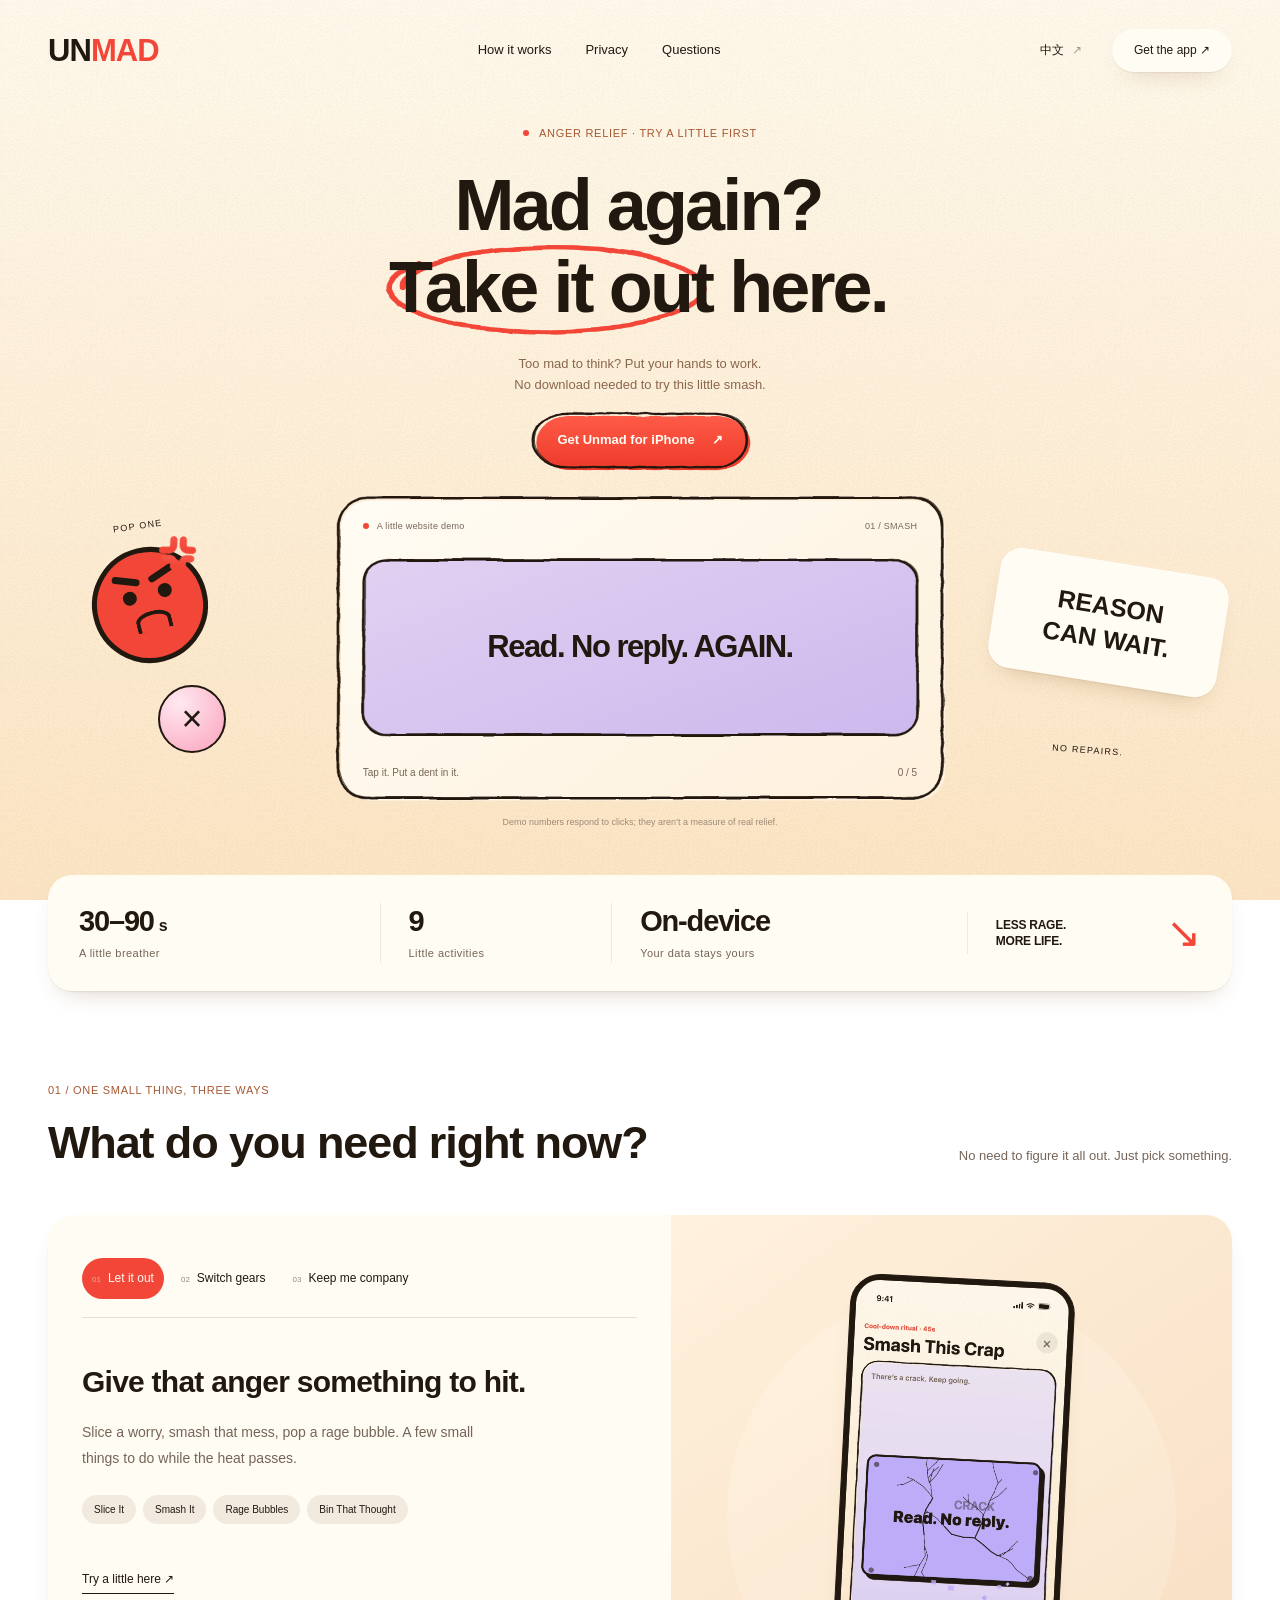
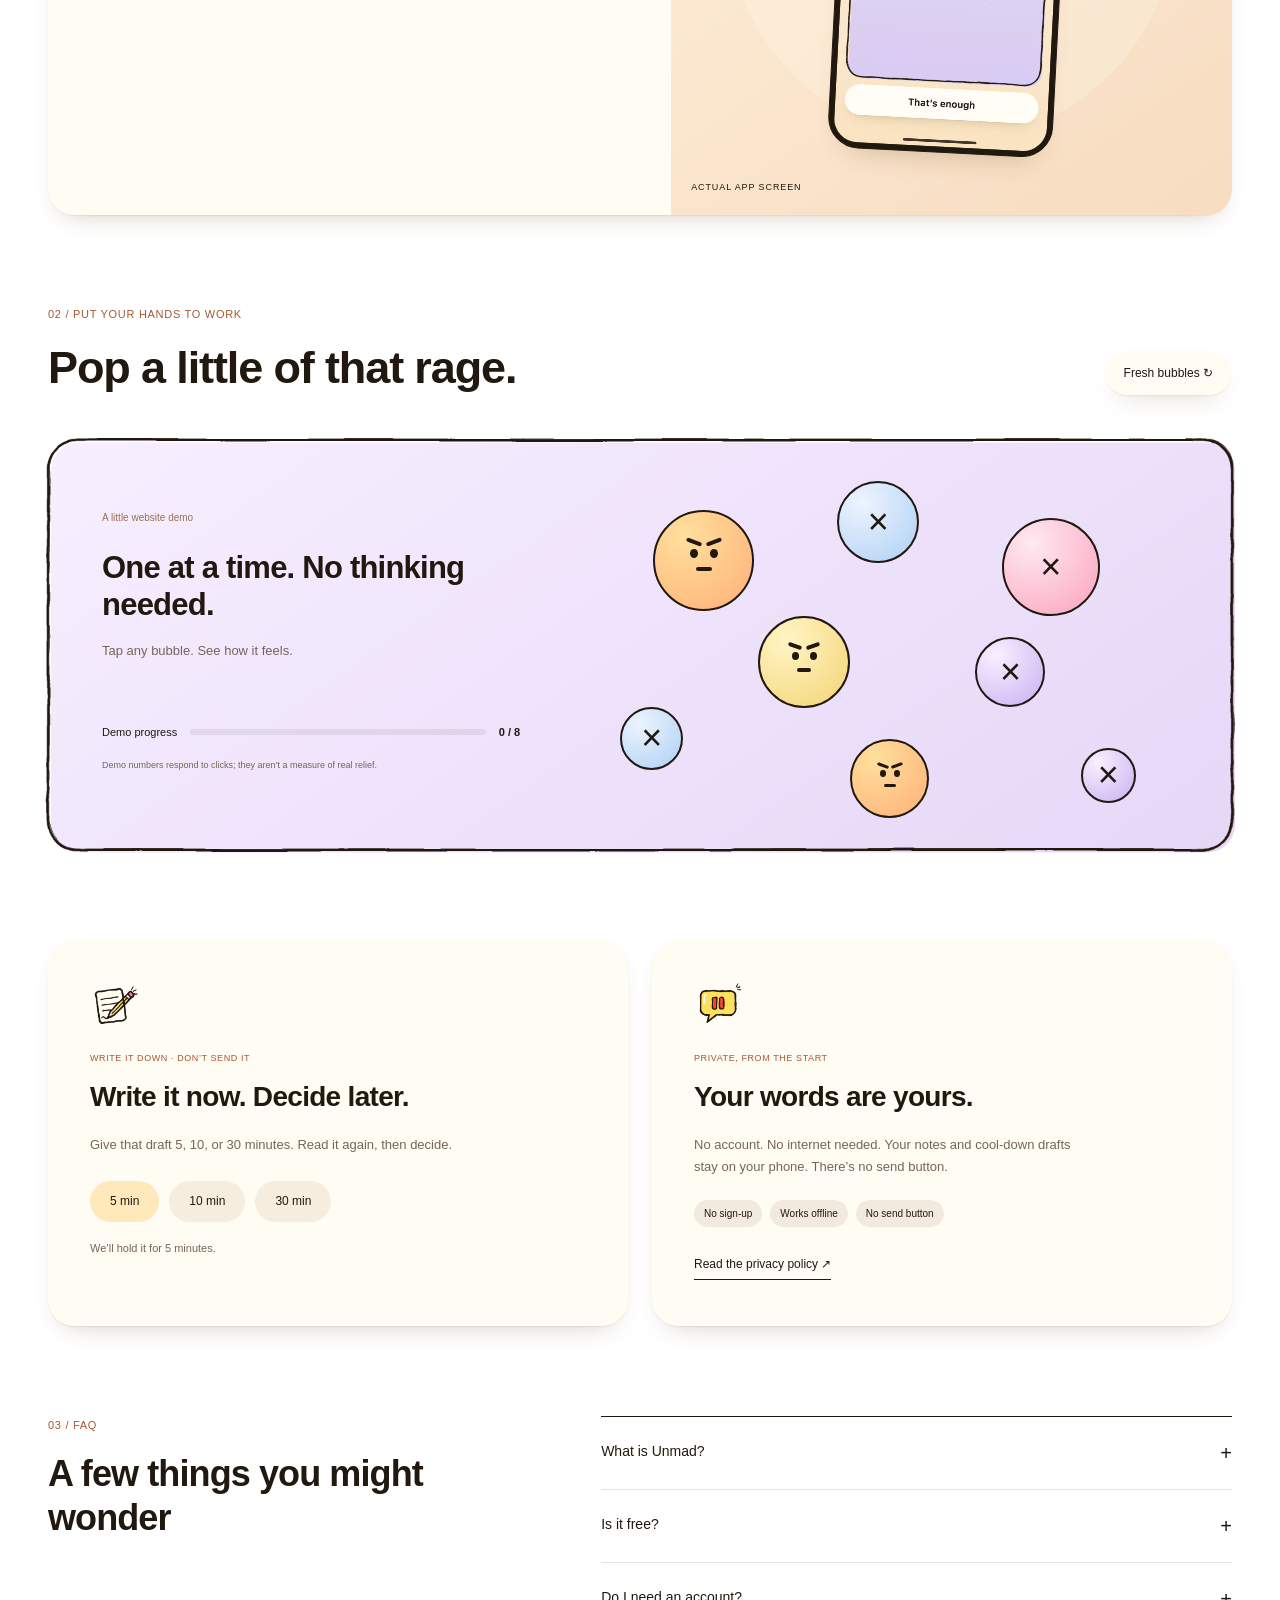
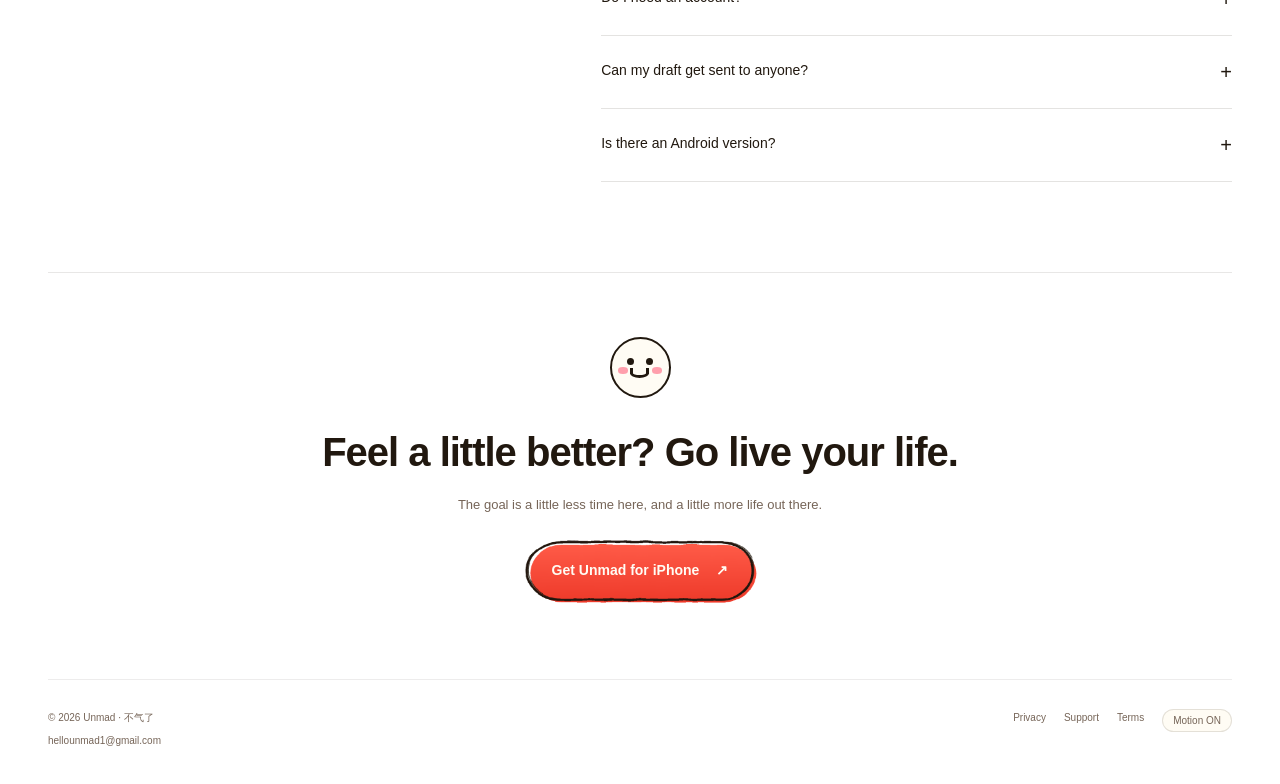
==== commit 1656ce24: "Point search metadata at unmad.cn and say what kind of app this is unmad.cn is now the main site, so" ====
--- a/en/index.html
+++ b/en/index.html
@@ -1,33 +1,33 @@
 <!doctype html>
-<html lang="en" data-skin="ink" data-site="production" data-asset-base="../assets/playground/" data-release="483e05bd8fdd">
+<html lang="en" data-skin="ink" data-site="production" data-asset-base="../assets/playground/" data-release="5204759b17ed">
 <head>
 <meta charset="utf-8">
 <meta name="viewport" content="width=device-width,initial-scale=1">
-<title>Unmad: Anger Relief &amp; Vent App for iPhone</title>
-<meta name="description" content="Unmad is a free iPhone app for when you’re too mad to think. Smash it, pop a rage bubble, write it down or get comforted. No sign-up, no ads, and your notes stay on your phone.">
-<link rel="canonical" href="https://zyycora1046.github.io/unmad-site/en/">
-<link rel="alternate" hreflang="zh-Hans" href="https://zyycora1046.github.io/unmad-site/">
-<link rel="alternate" hreflang="en" href="https://zyycora1046.github.io/unmad-site/en/">
-<link rel="alternate" hreflang="x-default" href="https://zyycora1046.github.io/unmad-site/en/">
+<title>Unmad: Free Anger Relief &amp; Venting Games for iPhone</title>
+<meta name="description" content="Unmad is a free anger relief app for iPhone. Quick venting and stress relief games for when you’re too mad to think. No sign-up, no ads, notes stay on your phone.">
+<link rel="canonical" href="https://unmad.cn/en/">
+<link rel="alternate" hreflang="zh-Hans" href="https://unmad.cn/">
+<link rel="alternate" hreflang="en" href="https://unmad.cn/en/">
+<link rel="alternate" hreflang="x-default" href="https://unmad.cn/en/">
 <link rel="icon" href="../assets/favicon.png" type="image/png">
 <link rel="apple-touch-icon" href="../assets/apple-touch-icon.png">
 <meta name="theme-color" content="#FFF9EC">
 <meta name="apple-itunes-app" content="app-id=6809241933">
 <meta property="og:type" content="website">
 <meta property="og:site_name" content="Unmad">
-<meta property="og:title" content="Unmad: Anger Relief &amp; Vent App for iPhone">
-<meta property="og:description" content="Unmad is a free iPhone app for when you’re too mad to think. Smash it, pop a rage bubble, write it down or get comforted. No sign-up, no ads, and your notes stay on your phone.">
-<meta property="og:url" content="https://zyycora1046.github.io/unmad-site/en/">
-<meta property="og:image" content="https://zyycora1046.github.io/unmad-site/assets/og-en.png">
+<meta property="og:title" content="Unmad: Free Anger Relief &amp; Venting Games for iPhone">
+<meta property="og:description" content="Unmad is a free anger relief app for iPhone. Quick venting and stress relief games for when you’re too mad to think. No sign-up, no ads, notes stay on your phone.">
+<meta property="og:url" content="https://unmad.cn/en/">
+<meta property="og:image" content="https://unmad.cn/assets/og-en.png">
 <meta property="og:image:width" content="1200">
 <meta property="og:image:height" content="630">
 <meta property="og:locale" content="en_US">
 <meta property="og:locale:alternate" content="zh_CN">
 <meta name="twitter:card" content="summary_large_image">
-<script type="application/ld+json">{"@context":"https://schema.org","@graph":[{"@type":"MobileApplication","@id":"https://zyycora1046.github.io/unmad-site/en/#app","name":"Unmad","alternateName":"不气了","description":"Unmad is a free iPhone app for when you’re too mad to think. Smash it, pop a rage bubble, write it down or get comforted. No sign-up, no ads, and your notes stay on your phone.","operatingSystem":"iOS 15.1 or later","applicationCategory":"HealthApplication","inLanguage":["en","zh-Hans"],"url":"https://zyycora1046.github.io/unmad-site/en/","installUrl":"https://apps.apple.com/app/id6809241933","image":"https://zyycora1046.github.io/unmad-site/assets/og-en.png","offers":{"@type":"Offer","price":"0","priceCurrency":"USD"},"author":{"@type":"Person","name":"Yuan Zhao"}},{"@type":"FAQPage","@id":"https://zyycora1046.github.io/unmad-site/en/#faq","mainEntity":[{"@type":"Question","name":"Is it free?","acceptedAnswer":{"@type":"Answer","text":"The core features are free, with no ads or subscription. An optional tip buys the team a milk tea and unlocks nothing."}},{"@type":"Question","name":"Do I need an account?","acceptedAnswer":{"@type":"Answer","text":"No sign-up, no login, and no internet connection needed. Just open it."}},{"@type":"Question","name":"Can my draft get sent to anyone?","acceptedAnswer":{"@type":"Answer","text":"No. Unmad has no send button. When a cool-down ends, you simply get to read your draft again."}},{"@type":"Question","name":"Is there an Android version?","acceptedAnswer":{"@type":"Answer","text":"It’s an iPhone app for now. You can switch between English and Simplified Chinese in the app."}}]}]}</script>
-<link rel="stylesheet" href="../assets/playground/base.css?v=483e05bd8fdd">
-<link rel="stylesheet" href="../assets/playground/ink.css?v=483e05bd8fdd">
-<script src="../assets/playground/playground.js?v=483e05bd8fdd" defer></script>
+<script type="application/ld+json">{"@context":"https://schema.org","@graph":[{"@type":"MobileApplication","@id":"https://unmad.cn/en/#app","name":"Unmad","alternateName":"不气了","description":"Unmad is a free anger relief app for iPhone. Quick venting and stress relief games for when you’re too mad to think. No sign-up, no ads, notes stay on your phone.","operatingSystem":"iOS 15.1 or later","applicationCategory":"HealthApplication","inLanguage":["en","zh-Hans"],"url":"https://unmad.cn/en/","installUrl":"https://apps.apple.com/app/id6809241933","downloadUrl":"https://apps.apple.com/app/id6809241933","image":"https://unmad.cn/assets/og-en.png","offers":{"@type":"Offer","price":"0","priceCurrency":"USD"},"author":{"@type":"Person","name":"Yuan Zhao"}},{"@type":"FAQPage","@id":"https://unmad.cn/en/#faq","mainEntity":[{"@type":"Question","name":"What is Unmad?","acceptedAnswer":{"@type":"Answer","text":"A free anger relief app for iPhone. Quick venting and stress relief games for when you’re too mad to think, plus a place to write it all down instead of hitting send."}},{"@type":"Question","name":"Is it free?","acceptedAnswer":{"@type":"Answer","text":"The core features are free, with no ads or subscription."}},{"@type":"Question","name":"Do I need an account?","acceptedAnswer":{"@type":"Answer","text":"No sign-up, no login, and no internet connection needed. Just open it."}},{"@type":"Question","name":"Can my draft get sent to anyone?","acceptedAnswer":{"@type":"Answer","text":"No. Unmad has no send button. When a cool-down ends, you simply get to read your draft again."}},{"@type":"Question","name":"Is there an Android version?","acceptedAnswer":{"@type":"Answer","text":"It’s an iPhone app for now. You can switch between English and Simplified Chinese in the app."}}]}]}</script>
+<link rel="stylesheet" href="../assets/playground/base.css?v=5204759b17ed">
+<link rel="stylesheet" href="../assets/playground/ink.css?v=5204759b17ed">
+<script src="../assets/playground/playground.js?v=5204759b17ed" defer></script>
 </head>
 <body class="play english app-ink published">
 <div id="app">
@@ -36,11 +36,11 @@
     <main id="top"><section class="hero hero-play wrap"><div class="hero-copy"><p class="eyebrow"><span class="live-dot"></span>ANGER RELIEF · TRY A LITTLE FIRST</p><h1>Mad again?<br><span class="marker-word wide">Take it out</span> here.</h1><p class="intro">Too mad to think? Put your hands to work.<br>No download needed to try this little smash.</p><div class="hero-actions"><a class="button primary " href="https://apps.apple.com/app/id6809241933" target="_blank" rel="noopener"><span class="apple" aria-hidden="true">●</span>Get Unmad for iPhone<span aria-hidden="true">↗</span></a><a class="try-link" href="#try">Try a little here <span>↓</span></a></div><p class="micro">Free to use · No ads · No sign-up</p></div><div class="play-scene"><div class="play-side left-side"><span class="orbit-caption">POP ONE</span><span class="face mad" aria-hidden="true"><i class="brow left"></i><i class="brow right"></i><i class="eye left"></i><i class="eye right"></i><i class="mouth"></i><i class="cheek left"></i><i class="cheek right"></i></span><span class="orbit-star">✳</span><button class="play-bubble rage-bubble b-2" aria-label="Pop the side bubble">×</button></div><div class="smash-game" data-game="smash"><div class="game-top"><span><i class="live-dot"></i>A little website demo</span><span>01 / SMASH</span></div><div class="smash-wrap"><button class="smash-slab" aria-label="Smash this slab"><span class="bolt bolt1"></span><span class="bolt bolt2"></span><span class="bolt bolt3"></span><span class="bolt bolt4"></span><strong>Read. No reply. AGAIN.</strong><span class="cracks"></span></button><div class="smash-result" hidden=""><span class="face smile" aria-hidden="true"><i class="brow left"></i><i class="brow right"></i><i class="eye left"></i><i class="eye right"></i><i class="mouth"></i><i class="cheek left"></i><i class="cheek right"></i></span><strong>Broken. No repairs offered.</strong><button class="reset-game">Smash another ↻</button></div></div><div class="game-footer"><span class="smash-hint">Tap it. Put a dent in it.</span><span class="hit-count">0 / 5</span></div></div><div class="play-side right-side"><span class="small-sticker">REASON<br>CAN WAIT.</span><span class="orbit-caption lower">NO REPAIRS.</span><span class="orbit-star">✦</span></div></div><p class="demo-disclaimer">Demo numbers respond to clicks; they aren’t a measure of real relief.</p></section>
     <div class="facts wrap"><div><strong>30–90<span>s</span></strong><p>A little breather</p></div><div><strong>9</strong><p>Little activities</p></div><div><strong>On-device</strong><p>Your data stays yours</p></div><div class="facts-caption"><span>LESS RAGE.<br>MORE LIFE.</span><i>↘</i></div></div>
     <section id="how" class="feature-section wrap section"><div class="section-head"><div><p class="eyebrow">01 / ONE SMALL THING, THREE WAYS</p><h2>What do you need right now?</h2></div><p>No need to figure it all out. Just pick something.</p></div>
-      <div class="feature-layout"><div class="feature-copy"><div class="mode-tabs" role="tablist" aria-label="Ways to reset"><button id="mode-0" role="tab" aria-controls="mode-panel" aria-selected="true" tabindex="0" data-mode="0"><span>01</span>Let it out<i>↗</i></button><button id="mode-1" role="tab" aria-controls="mode-panel" aria-selected="false" tabindex="-1" data-mode="1"><span>02</span>Switch gears<i>↗</i></button><button id="mode-2" role="tab" aria-controls="mode-panel" aria-selected="false" tabindex="-1" data-mode="2"><span>03</span>Keep me company<i>↗</i></button></div><div id="mode-panel" role="tabpanel" aria-labelledby="mode-0" tabindex="0"><h3 id="mode-title">Give that anger something to hit.</h3><p id="mode-body">Slice a worry, smash that mess, pop a rage bubble. A few small things to do while the heat passes.</p><div id="mode-list" class="activity-pills"><span>Slice It</span><span>Smash It</span><span>Rage Bubbles</span><span>Bin That Thought</span></div></div><a class="text-link" href="#try">Try a little here ↗</a></div><div class="feature-art"><div class="feature-shape"></div><div class="phone feature-phone"><img src="../assets/playground/live/smash-en.webp?v=483e05bd8fdd" loading="lazy" width="402" height="874" alt="An actual Unmad app screen"></div><span class="feature-label">ACTUAL APP SCREEN</span></div></div>
+      <div class="feature-layout"><div class="feature-copy"><div class="mode-tabs" role="tablist" aria-label="Ways to reset"><button id="mode-0" role="tab" aria-controls="mode-panel" aria-selected="true" tabindex="0" data-mode="0"><span>01</span>Let it out<i>↗</i></button><button id="mode-1" role="tab" aria-controls="mode-panel" aria-selected="false" tabindex="-1" data-mode="1"><span>02</span>Switch gears<i>↗</i></button><button id="mode-2" role="tab" aria-controls="mode-panel" aria-selected="false" tabindex="-1" data-mode="2"><span>03</span>Keep me company<i>↗</i></button></div><div id="mode-panel" role="tabpanel" aria-labelledby="mode-0" tabindex="0"><h3 id="mode-title">Give that anger something to hit.</h3><p id="mode-body">Slice a worry, smash that mess, pop a rage bubble. A few small things to do while the heat passes.</p><div id="mode-list" class="activity-pills"><span>Slice It</span><span>Smash It</span><span>Rage Bubbles</span><span>Bin That Thought</span></div></div><a class="text-link" href="#try">Try a little here ↗</a></div><div class="feature-art"><div class="feature-shape"></div><div class="phone feature-phone"><img src="../assets/playground/live/smash-en.webp?v=5204759b17ed" loading="lazy" width="402" height="874" alt="An actual Unmad app screen"></div><span class="feature-label">ACTUAL APP SCREEN</span></div></div>
     </section>
     <section id="try" class="try-section wrap section"><div class="section-head"><div><p class="eyebrow">02 / PUT YOUR HANDS TO WORK</p><h2>Pop a little of that rage.</h2></div><button id="refill" class="outline-button">Fresh bubbles ↻</button></div><div class="bubble-demo"><div class="bubble-copy"><span class="pill-label">A little website demo</span><h3>One at a time. No thinking needed.</h3><p class="bubble-response" aria-live="polite">Tap any bubble. See how it feels.</p><div class="demo-score"><span>Demo progress</span><div class="progress"><i style="width:0%"></i></div><b class="score-value">0 / 8</b></div><p class="demo-disclaimer">Demo numbers respond to clicks; they aren’t a measure of real relief.</p></div><div class="bubble-field"><button class="rage-bubble b-0" aria-label="Pop rage bubble 1"><span class="face mad" aria-hidden="true"><i class="brow left"></i><i class="brow right"></i><i class="eye left"></i><i class="eye right"></i><i class="mouth"></i><i class="cheek left"></i><i class="cheek right"></i></span></button><button class="rage-bubble b-1" aria-label="Pop rage bubble 2"><span>×</span></button><button class="rage-bubble b-2" aria-label="Pop rage bubble 3"><span>×</span></button><button class="rage-bubble b-3" aria-label="Pop rage bubble 4"><span class="face mad" aria-hidden="true"><i class="brow left"></i><i class="brow right"></i><i class="eye left"></i><i class="eye right"></i><i class="mouth"></i><i class="cheek left"></i><i class="cheek right"></i></span></button><button class="rage-bubble b-4" aria-label="Pop rage bubble 5"><span>×</span></button><button class="rage-bubble b-5" aria-label="Pop rage bubble 6"><span>×</span></button><button class="rage-bubble b-6" aria-label="Pop rage bubble 7"><span class="face mad" aria-hidden="true"><i class="brow left"></i><i class="brow right"></i><i class="eye left"></i><i class="eye right"></i><i class="mouth"></i><i class="cheek left"></i><i class="cheek right"></i></span></button><button class="rage-bubble b-7" aria-label="Pop rage bubble 8"><span>×</span></button></div></div></section>
     <section class="small-features wrap section"><article class="note-card"><div class="small-icon">✎</div><p class="eyebrow">WRITE IT DOWN · DON’T SEND IT</p><h3>Write it now. Decide later.</h3><p>Give that draft 5, 10, or 30 minutes. Read it again, then decide.</p><div class="timer-options" role="group" aria-label="Cool-down preview"><button data-minutes="5" aria-pressed="true">5 min</button><button data-minutes="10" aria-pressed="false">10 min</button><button data-minutes="30" aria-pressed="false">30 min</button></div><div class="timer-message" aria-live="polite">We’ll hold it for 5 minutes.</div></article><article class="privacy-card" id="privacy"><div class="small-icon">⌑</div><p class="eyebrow">PRIVATE, FROM THE START</p><h3>Your words are yours.</h3><p>No account. No internet needed. Your notes and cool-down drafts stay on your phone. There’s no send button.</p><div class="privacy-tags"><span>No sign-up</span><span>Works offline</span><span>No send button</span></div><a class="text-link" href="privacy.html" target="_blank" rel="noopener">Read the privacy policy ↗</a></article></section>
-    <section class="faq-section wrap section" id="faq"><div><p class="eyebrow">03 / FAQ</p><h2>A few things you might wonder</h2></div><div class="faq-items"><details><summary>Is it free?<span>+</span></summary><p>The core features are free, with no ads or subscription. An optional tip buys the team a milk tea and unlocks nothing.</p></details><details><summary>Do I need an account?<span>+</span></summary><p>No sign-up, no login, and no internet connection needed. Just open it.</p></details><details><summary>Can my draft get sent to anyone?<span>+</span></summary><p>No. Unmad has no send button. When a cool-down ends, you simply get to read your draft again.</p></details><details><summary>Is there an Android version?<span>+</span></summary><p>It’s an iPhone app for now. You can switch between English and Simplified Chinese in the app.</p></details></div></section>
+    <section class="faq-section wrap section" id="faq"><div><p class="eyebrow">03 / FAQ</p><h2>A few things you might wonder</h2></div><div class="faq-items"><details><summary>What is Unmad?<span>+</span></summary><p>A free anger relief app for iPhone. Quick venting and stress relief games for when you’re too mad to think, plus a place to write it all down instead of hitting send.</p></details><details><summary>Is it free?<span>+</span></summary><p>The core features are free, with no ads or subscription.</p></details><details><summary>Do I need an account?<span>+</span></summary><p>No sign-up, no login, and no internet connection needed. Just open it.</p></details><details><summary>Can my draft get sent to anyone?<span>+</span></summary><p>No. Unmad has no send button. When a cool-down ends, you simply get to read your draft again.</p></details><details><summary>Is there an Android version?<span>+</span></summary><p>It’s an iPhone app for now. You can switch between English and Simplified Chinese in the app.</p></details></div></section>
     <section class="closing wrap section"><span class="face smile" aria-hidden="true"><i class="brow left"></i><i class="brow right"></i><i class="eye left"></i><i class="eye right"></i><i class="mouth"></i><i class="cheek left"></i><i class="cheek right"></i></span><h2>Feel a little better? Go live your life.</h2><p>The goal is a little less time here, and a little more life out there.</p><a class="button primary " href="https://apps.apple.com/app/id6809241933" target="_blank" rel="noopener"><span class="apple" aria-hidden="true">●</span>Get Unmad for iPhone<span aria-hidden="true">↗</span></a></section>
     </main><footer class="wrap"><div class="footer-brand"><span>© 2026 Unmad · 不气了</span><p><a href="mailto:hellounmad1@gmail.com">hellounmad1@gmail.com</a></p></div><div class="footer-links"><a href="privacy.html" target="_blank" rel="noopener">Privacy</a><a href="support.html" target="_blank" rel="noopener">Support</a><a href="terms.html">Terms</a><button id="motion" type="button" aria-pressed="true">Motion ON</button></div></footer><div id="toast" role="status"></div></div>
 <noscript><p class="published-noscript">Enable JavaScript to play the website demos. You can still read about Unmad and download the app.</p></noscript>
--- a/assets/playground/ink.css
+++ b/assets/playground/ink.css
@@ -1,37 +1,37 @@
 /* Uses the actual App paper, marker and reconstructed nine-slice ink assets. */
 body.app-ink{background:linear-gradient(180deg,#fff9ec,#fce5c4);background-attachment:fixed;--line:rgba(33,24,15,.12);--soft-shadow:0 1px 1px rgba(110,70,30,.08),0 12px 26px -16px rgba(110,70,30,.38)}
-body.app-ink:before{content:"";position:fixed;inset:0;background:url('ink/paper-grain-girl.png?v=483e05bd8fdd') 0 0/128px 128px;opacity:.35;pointer-events:none;z-index:0}
+body.app-ink:before{content:"";position:fixed;inset:0;background:url('ink/paper-grain-girl.png?v=5204759b17ed') 0 0/128px 128px;opacity:.35;pointer-events:none;z-index:0}
 .app-ink #app{position:relative;z-index:1}.app-ink .proposal-bar{background:#21180f0a;color:var(--muted)}.app-ink .proposal-bar button{border-color:#21180f22}.app-ink .proposal-bar>a{color:var(--ink)}
 .app-ink .site-header{border-bottom:0}.app-ink .brand strong{font-size:31px;font-weight:750;letter-spacing:-.03em}.app-ink .brand .brand-red{color:var(--red);font-size:inherit;margin:0;vertical-align:baseline}.app-ink .brand>span{border:0;padding-left:0;opacity:.5;font-weight:700;letter-spacing:.1em}.app-ink .site-header nav{font-weight:500}.app-ink .nav-download{color:var(--ink);background:var(--paper);box-shadow:var(--soft-shadow);padding:11px 22px}.app-ink .nav-download:hover{background:#fff2dd}.app-ink .language{padding:10px 0}
-.app-ink h1,.app-ink h2,.app-ink h3{letter-spacing:-.025em}.app-ink h1{font-weight:600}.app-ink.english h1{font-weight:700;letter-spacing:-.04em}.app-ink .marker-word{position:relative;white-space:nowrap;display:inline-block;z-index:1}.app-ink .marker-word:after{content:"";position:absolute;inset:-.72em -.76em;background:url('ink/mark-circle.png?v=483e05bd8fdd') center/100% 100% no-repeat;pointer-events:none;z-index:-1}.app-ink .marker-word.wide:after{background-image:url('ink/mark-circle-wide.png?v=483e05bd8fdd');inset:-.65em -.6em}
+.app-ink h1,.app-ink h2,.app-ink h3{letter-spacing:-.025em}.app-ink h1{font-weight:600}.app-ink.english h1{font-weight:700;letter-spacing:-.04em}.app-ink .marker-word{position:relative;white-space:nowrap;display:inline-block;z-index:1}.app-ink .marker-word:after{content:"";position:absolute;inset:-.72em -.76em;background:url('ink/mark-circle.png?v=5204759b17ed') center/100% 100% no-repeat;pointer-events:none;z-index:-1}.app-ink .marker-word.wide:after{background-image:url('ink/mark-circle-wide.png?v=5204759b17ed');inset:-.65em -.6em}
 .app-ink .eyebrow{letter-spacing:.065em;font-weight:500;color:#a75832}.app-ink .intro{color:#8b674e;font-weight:400}.app-ink .button.primary{position:relative;isolation:isolate;border:0;background:transparent;box-shadow:none!important;min-height:56px;padding:15px 25px;font-weight:600;font-size:14px;border-radius:28px;gap:17px;transition:transform .2s var(--ease)}
 .app-ink .button.primary:before,.app-ink .button.primary:after{content:"";position:absolute;inset:-8px;border:0 solid transparent;border-inline-width:48px;pointer-events:none;z-index:-1;border-image-slice:0 144 fill;border-image-width:0 48px;border-image-repeat:stretch}
-.app-ink .button.primary:before{border-image-source:url('ink/pill-fill-girl.png?v=483e05bd8fdd');transform:translate(3px,2.5px);transition:transform .15s}
-.app-ink .button.primary:after{border-image-source:url('ink/pill-line.png?v=483e05bd8fdd')}
+.app-ink .button.primary:before{border-image-source:url('ink/pill-fill-girl.png?v=5204759b17ed');transform:translate(3px,2.5px);transition:transform .15s}
+.app-ink .button.primary:after{border-image-source:url('ink/pill-line.png?v=5204759b17ed')}
 .app-ink .button.primary:hover{transform:translateY(-2px)}.app-ink .button.primary:active{transform:scale(.97)}.app-ink .button.primary:active:before{transform:translate(0,0)}.app-ink .try-link{border:0;background:var(--paper);border-radius:100px;box-shadow:var(--soft-shadow);padding:15px 21px;font-weight:500}.app-ink .micro{font-size:11px;letter-spacing:0}.app-ink .phone{box-shadow:0 18px 30px -20px #6e461e55;background:#21180f;border-width:1.5px;padding:5px;border-radius:31px}.app-ink .phone img{border-radius:24px}.app-ink .outline-button{border:0;background:var(--paper);box-shadow:var(--soft-shadow);padding:12px 19px}.app-ink .outline-button:hover{background:#fff5e6}
 /* A: one orange ink hero + its red button; everything around it is lighter. */
 .app-ink .hero-editorial{min-height:673px;padding-top:24px;padding-bottom:32px;grid-template-columns:1.12fr 1fr;gap:50px}.app-ink .hero-editorial .hero-copy{padding:0}.ink-hero-message{position:relative;padding:34px 32px 32px;isolation:isolate;margin:0 0 32px;border-radius:28px}
 .ink-hero-message:before{content:"";position:absolute;inset:0;border-radius:28px;background:linear-gradient(180deg,#ffddb8,#ffc690);transform:translate(3px,2.5px);z-index:-2}
-.ink-hero-message:after{content:"";position:absolute;inset:-8px;border:48px solid transparent;border-image:url('ink/hero-line.png?v=483e05bd8fdd') 144 /48px stretch;pointer-events:none;z-index:-1}
+.ink-hero-message:after{content:"";position:absolute;inset:-8px;border:48px solid transparent;border-image:url('ink/hero-line.png?v=5204759b17ed') 144 /48px stretch;pointer-events:none;z-index:-1}
 .ink-hero-message>.eyebrow{font-size:11px;margin-bottom:28px;color:#b04e27}.ink-hero-message h1{font-size:69px;line-height:1.2;color:var(--ink);margin:0}.ink-hero-message .intro{font-size:14px;margin:25px 0 0;color:#8b5634;line-height:1.8}
 .app-ink.english .ink-hero-message h1{font-size:57px;line-height:1.1}.app-ink.english .ink-hero-message .intro{font-size:14px}.app-ink .hero-editorial .hero-actions{gap:17px;padding-left:4px}.app-ink .hero-editorial .micro{padding-left:4px;margin-top:19px}
 .app-ink .editorial-scene{height:607px}.app-ink .scene-orbit{background:linear-gradient(150deg,#fffcf4bb,#f4ddbf77);width:440px;height:460px;left:29px;top:67px;border:0;border-radius:42% 47% 40% 52%;transform:rotate(-8deg)}.app-ink .scene-orbit:before{display:none}.app-ink .hero-phone{width:238px;left:113px;top:34px;transform:translate(var(--px),var(--py)) rotate(-4deg)}
 .app-ink .scene-spark,.app-ink .vertical-note{display:none}.app-ink .floating-note{background:var(--paper);border:0;box-shadow:var(--soft-shadow);left:-2px;top:148px;padding:16px 18px;gap:12px;border-radius:19px;animation:none;transform:rotate(-6deg)}.app-ink .floating-note strong{font-weight:600;font-size:19px}.app-ink .floating-note .face.mad{background:var(--red);border-color:var(--ink);border-width:3px}.app-ink .floating-note .face.mad .mouth{background:transparent;border:3px solid var(--ink);border-bottom:0;border-radius:50% 50% 0 0;height:19%;left:33.3%;top:56%;width:33.3%}
-.app-ink .float-bubble{box-shadow:none;border:0;background:transparent!important;width:73px!important;height:73px!important;font-size:0!important;right:0;top:273px!important}.app-ink .float-bubble:before{content:"";position:absolute;inset:0;background:url('ink/ink-bubbles.png?v=483e05bd8fdd') center/contain no-repeat}.app-ink .little-receipt{border:0;box-shadow:var(--soft-shadow);clip-path:none;border-radius:19px;right:-4px;bottom:26px;transform:rotate(4deg);width:238px;padding:21px 23px}.app-ink .little-receipt strong{font-weight:600;font-size:16px}.app-ink .receipt-dashes{border-top-style:solid}.app-ink .little-receipt small{font-size:10px}
+.app-ink .float-bubble{box-shadow:none;border:0;background:transparent!important;width:73px!important;height:73px!important;font-size:0!important;right:0;top:273px!important}.app-ink .float-bubble:before{content:"";position:absolute;inset:0;background:url('ink/ink-bubbles.png?v=5204759b17ed') center/contain no-repeat}.app-ink .little-receipt{border:0;box-shadow:var(--soft-shadow);clip-path:none;border-radius:19px;right:-4px;bottom:26px;transform:rotate(4deg);width:238px;padding:21px 23px}.app-ink .little-receipt strong{font-weight:600;font-size:16px}.app-ink .receipt-dashes{border-top-style:solid}.app-ink .little-receipt small{font-size:10px}
 /* White auxiliary cards mirror the app's grouped rows, without ink around each one. */
-.app-ink .facts{border:0;background:var(--paper);border-radius:24px;padding:28px 31px;box-shadow:var(--soft-shadow);gap:25px}.app-ink .facts>div+div{border-color:#21180f14;padding-left:28px}.app-ink .facts strong{font-size:31px;font-weight:600}.app-ink .facts strong span{font-size:16px}.app-ink .facts-caption i{color:var(--red);font-size:42px}.app-ink .facts-caption span{font-size:12px}.app-ink .feature-layout{border:0;box-shadow:var(--soft-shadow);border-radius:26px}.app-ink .feature-art{background:linear-gradient(145deg,#fff1dd,#f7dcc0);min-height:580px}.app-ink .feature-art[data-mode="1"]{background:linear-gradient(145deg,#eeeffa,#dde2f5)}.app-ink .feature-art[data-mode="2"]{background:linear-gradient(145deg,#eee5fa,#d7c3f0)}.app-ink .feature-shape{border:0;background:#fffcf42e}.app-ink .feature-shape:before{display:none}.app-ink .feature-phone{width:225px;box-shadow:0 18px 30px -20px #6e461e55;transform:rotate(3deg)}.app-ink .mode-tabs{gap:7px}.app-ink .mode-tabs button[aria-selected=true]{background:var(--red);color:var(--paper)}.app-ink .activity-pills span{border:0;background:#f3eadf;font-weight:400}.app-ink .small-features article{background:var(--paper);border:0;border-radius:26px;box-shadow:var(--soft-shadow)}.app-ink .small-icon{height:46px;font-size:0;position:relative}.app-ink .small-icon:before{content:"";width:48px;height:48px;display:block;background:url('ink/ink-write.png?v=483e05bd8fdd') center/contain no-repeat}.app-ink .privacy-card .small-icon:before{background-image:url('ink/ink-hold.png?v=483e05bd8fdd')}.app-ink .timer-options button{background:#f6eddf;border:0;border-radius:100px;padding:10px 20px}.app-ink .timer-options button[aria-pressed=true]{background:#ffe9ba;box-shadow:none}.app-ink .privacy-tags span{border:0;background:#f3eadf}.app-ink .closing{border-top-color:#21180f1a}.app-ink footer{border-color:#21180f14}.app-ink .closing h2{font-weight:600}.app-ink #toast{border:0;background:var(--paper);box-shadow:var(--soft-shadow)}
-.app-ink .bubble-demo{position:relative;border:0;overflow:visible;background:transparent!important;box-shadow:none!important;border-radius:28px;isolation:isolate}.app-ink .bubble-demo:before{content:"";position:absolute;inset:0;border-radius:28px;background:linear-gradient(145deg,#f7efff,#e6d7f7);transform:translate(3px,2.5px);z-index:-2}.app-ink .bubble-demo:after{content:"";position:absolute;inset:-8px;border:48px solid transparent;border-image:url('ink/frame-line.png?v=483e05bd8fdd') 144 /48px stretch;pointer-events:none;z-index:-1}.app-ink .bubble-field{border-radius:24px}.app-ink .rage-bubble:not(.float-bubble){box-shadow:none;border-width:2px}.app-ink .pill-label{border:0;padding-left:0;background:transparent;color:#9b714f}.app-ink .progress i{background:var(--red)}.app-ink .progress{background:#21180f13}
+.app-ink .facts{border:0;background:var(--paper);border-radius:24px;padding:28px 31px;box-shadow:var(--soft-shadow);gap:25px}.app-ink .facts>div+div{border-color:#21180f14;padding-left:28px}.app-ink .facts strong{font-size:31px;font-weight:600}.app-ink .facts strong span{font-size:16px}.app-ink .facts-caption i{color:var(--red);font-size:42px}.app-ink .facts-caption span{font-size:12px}.app-ink .feature-layout{border:0;box-shadow:var(--soft-shadow);border-radius:26px}.app-ink .feature-art{background:linear-gradient(145deg,#fff1dd,#f7dcc0);min-height:580px}.app-ink .feature-art[data-mode="1"]{background:linear-gradient(145deg,#eeeffa,#dde2f5)}.app-ink .feature-art[data-mode="2"]{background:linear-gradient(145deg,#eee5fa,#d7c3f0)}.app-ink .feature-shape{border:0;background:#fffcf42e}.app-ink .feature-shape:before{display:none}.app-ink .feature-phone{width:225px;box-shadow:0 18px 30px -20px #6e461e55;transform:rotate(3deg)}.app-ink .mode-tabs{gap:7px}.app-ink .mode-tabs button[aria-selected=true]{background:var(--red);color:var(--paper)}.app-ink .activity-pills span{border:0;background:#f3eadf;font-weight:400}.app-ink .small-features article{background:var(--paper);border:0;border-radius:26px;box-shadow:var(--soft-shadow)}.app-ink .small-icon{height:46px;font-size:0;position:relative}.app-ink .small-icon:before{content:"";width:48px;height:48px;display:block;background:url('ink/ink-write.png?v=5204759b17ed') center/contain no-repeat}.app-ink .privacy-card .small-icon:before{background-image:url('ink/ink-hold.png?v=5204759b17ed')}.app-ink .timer-options button{background:#f6eddf;border:0;border-radius:100px;padding:10px 20px}.app-ink .timer-options button[aria-pressed=true]{background:#ffe9ba;box-shadow:none}.app-ink .privacy-tags span{border:0;background:#f3eadf}.app-ink .closing{border-top-color:#21180f1a}.app-ink footer{border-color:#21180f14}.app-ink .closing h2{font-weight:600}.app-ink #toast{border:0;background:var(--paper);box-shadow:var(--soft-shadow)}
+.app-ink .bubble-demo{position:relative;border:0;overflow:visible;background:transparent!important;box-shadow:none!important;border-radius:28px;isolation:isolate}.app-ink .bubble-demo:before{content:"";position:absolute;inset:0;border-radius:28px;background:linear-gradient(145deg,#f7efff,#e6d7f7);transform:translate(3px,2.5px);z-index:-2}.app-ink .bubble-demo:after{content:"";position:absolute;inset:-8px;border:48px solid transparent;border-image:url('ink/frame-line.png?v=5204759b17ed') 144 /48px stretch;pointer-events:none;z-index:-1}.app-ink .bubble-field{border-radius:24px}.app-ink .rage-bubble:not(.float-bubble){box-shadow:none;border-width:2px}.app-ink .pill-label{border:0;padding-left:0;background:transparent;color:#9b714f}.app-ink .progress i{background:var(--red)}.app-ink .progress{background:#21180f13}
 /* B: the playable board has the App's game-stage frame. */
-.app-ink .hero-play h1{font-weight:600;font-size:82px;line-height:1.14}.app-ink.english .hero-play h1{font-size:72px;font-weight:700}.app-ink .hero-play .intro{margin-top:25px}.app-ink .hero-play .button{padding:12px 24px;min-height:51px;font-size:13px}.app-ink .small-sticker{border:0;background:var(--paper);box-shadow:var(--soft-shadow);border-radius:22px;font-size:25px;font-weight:600}.app-ink .orbit-star{display:none}.app-ink .left-side>.face{background:var(--red);border-width:5px}.app-ink .play-bubble{box-shadow:none}.app-ink .smash-game{position:relative;isolation:isolate;background:transparent;border:0;box-shadow:none;padding:21px 25px 17px;border-radius:28px}.app-ink .smash-game:before{content:"";position:absolute;inset:0;border-radius:28px;background:linear-gradient(145deg,#fffcf4,#fef0dc);transform:translate(3px,2.5px);z-index:-2}.app-ink .smash-game:after{content:"";position:absolute;inset:-8px;border:48px solid transparent;border-image:url('ink/frame-line.png?v=483e05bd8fdd') 144 /48px stretch;pointer-events:none;z-index:-1}.app-ink .smash-slab{background:linear-gradient(160deg,#e2d0f2,#cdb9ed);border:0;box-shadow:none;border-radius:20px;overflow:visible}.app-ink .smash-slab:after{content:"";position:absolute;inset:-8px;border:36px solid transparent;border-image:url('ink/card-line.png?v=483e05bd8fdd') 108 /36px stretch;pointer-events:none}.app-ink .smash-slab strong{font-weight:600}.app-ink .bolt{display:none}.app-ink .smash-wrap{height:196px;margin-inline:-6px;padding-inline:6px}.app-ink .cracks{border-radius:20px;overflow:hidden}.app-ink .smash-fragment:after{display:none}.app-ink .reset-game{border:0;background:var(--paper);box-shadow:var(--soft-shadow);padding:9px 17px}.app-ink .hero-play .hero-copy>.eyebrow{color:#a75832}
+.app-ink .hero-play h1{font-weight:600;font-size:82px;line-height:1.14}.app-ink.english .hero-play h1{font-size:72px;font-weight:700}.app-ink .hero-play .intro{margin-top:25px}.app-ink .hero-play .button{padding:12px 24px;min-height:51px;font-size:13px}.app-ink .small-sticker{border:0;background:var(--paper);box-shadow:var(--soft-shadow);border-radius:22px;font-size:25px;font-weight:600}.app-ink .orbit-star{display:none}.app-ink .left-side>.face{background:var(--red);border-width:5px}.app-ink .play-bubble{box-shadow:none}.app-ink .smash-game{position:relative;isolation:isolate;background:transparent;border:0;box-shadow:none;padding:21px 25px 17px;border-radius:28px}.app-ink .smash-game:before{content:"";position:absolute;inset:0;border-radius:28px;background:linear-gradient(145deg,#fffcf4,#fef0dc);transform:translate(3px,2.5px);z-index:-2}.app-ink .smash-game:after{content:"";position:absolute;inset:-8px;border:48px solid transparent;border-image:url('ink/frame-line.png?v=5204759b17ed') 144 /48px stretch;pointer-events:none;z-index:-1}.app-ink .smash-slab{background:linear-gradient(160deg,#e2d0f2,#cdb9ed);border:0;box-shadow:none;border-radius:20px;overflow:visible}.app-ink .smash-slab:after{content:"";position:absolute;inset:-8px;border:36px solid transparent;border-image:url('ink/card-line.png?v=5204759b17ed') 108 /36px stretch;pointer-events:none}.app-ink .smash-slab strong{font-weight:600}.app-ink .bolt{display:none}.app-ink .smash-wrap{height:196px;margin-inline:-6px;padding-inline:6px}.app-ink .cracks{border-radius:20px;overflow:hidden}.app-ink .smash-fragment:after{display:none}.app-ink .reset-game{border:0;background:var(--paper);box-shadow:var(--soft-shadow);padding:9px 17px}.app-ink .hero-play .hero-copy>.eyebrow{color:#a75832}
 /* C: companionship keeps its gentler motion, but uses the same ink and buttons. */
-.app-ink .hero-studio h1{font-size:82px;color:var(--ink);font-weight:600}.app-ink.english .hero-studio h1{font-size:64px;font-weight:700}.app-ink .studio-message{border:0;background:transparent;box-shadow:none;isolation:isolate;border-radius:22px}.app-ink .studio-message:before{content:"";position:absolute;inset:0;border-radius:22px;background:var(--paper);transform:translate(3px,2.5px);z-index:-2}.app-ink .studio-message:after{content:"";position:absolute;inset:-8px;border:36px solid transparent;border-image:url('ink/card-line.png?v=483e05bd8fdd') 108 /36px stretch;pointer-events:none;z-index:-1}.app-ink .studio-message p{font-weight:600}.app-ink .cloud-one{background:linear-gradient(145deg,#eee4f8,#dbc7ef)}.app-ink .cloud-two{background:linear-gradient(145deg,#ffe8cb,#ffd2ac)}.app-ink .studio-companion .face{box-shadow:none;border-width:4px}.app-ink .studio-spark{display:none}.app-ink .studio-phone{box-shadow:0 18px 30px -20px #6e461e55}.app-ink .comfort-button{color:#a75832;font-weight:500}.app-ink .facts-caption i{color:var(--red)}.app-ink .studio-companion>span{color:#8b674e}
+.app-ink .hero-studio h1{font-size:82px;color:var(--ink);font-weight:600}.app-ink.english .hero-studio h1{font-size:64px;font-weight:700}.app-ink .studio-message{border:0;background:transparent;box-shadow:none;isolation:isolate;border-radius:22px}.app-ink .studio-message:before{content:"";position:absolute;inset:0;border-radius:22px;background:var(--paper);transform:translate(3px,2.5px);z-index:-2}.app-ink .studio-message:after{content:"";position:absolute;inset:-8px;border:36px solid transparent;border-image:url('ink/card-line.png?v=5204759b17ed') 108 /36px stretch;pointer-events:none;z-index:-1}.app-ink .studio-message p{font-weight:600}.app-ink .cloud-one{background:linear-gradient(145deg,#eee4f8,#dbc7ef)}.app-ink .cloud-two{background:linear-gradient(145deg,#ffe8cb,#ffd2ac)}.app-ink .studio-companion .face{box-shadow:none;border-width:4px}.app-ink .studio-spark{display:none}.app-ink .studio-phone{box-shadow:0 18px 30px -20px #6e461e55}.app-ink .comfort-button{color:#a75832;font-weight:500}.app-ink .facts-caption i{color:var(--red)}.app-ink .studio-companion>span{color:#8b674e}
 @media(max-width:1320px){.app-ink .hero-editorial{gap:30px;grid-template-columns:1.12fr 1fr}.ink-hero-message{padding:32px 28px}.ink-hero-message h1{font-size:60px}.app-ink.english .ink-hero-message h1{font-size:49px}.app-ink .editorial-scene{margin-left:-10px}.app-ink .facts strong{font-size:29px}.app-ink .hero-actions{gap:14px}.app-ink .hero-studio h1{font-size:70px}.app-ink.english .hero-studio h1{font-size:56px}}
 @media(max-width:1050px){.ink-hero-message{padding:28px 22px}.ink-hero-message h1{font-size:48px}.app-ink.english .ink-hero-message h1{font-size:39px}.ink-hero-message .intro{font-size:12px}.app-ink.english .ink-hero-message .intro{font-size:12px}.app-ink .editorial-scene{margin-left:-92px}.app-ink .hero-editorial{min-height:645px;height:auto;gap:20px}.app-ink .hero-editorial .hero-actions{flex-direction:row;gap:13px}.app-ink .button.primary{font-size:11px;padding-inline:17px}.app-ink .try-link{font-size:10px;padding-inline:13px}.app-ink .facts{gap:10px;padding-inline:23px}.app-ink .facts strong{font-size:25px}.app-ink .facts>div+div{padding-left:18px}.app-ink .facts-caption span{font-size:10px}.app-ink .hero-studio h1{font-size:59px}.app-ink.english .hero-studio h1{font-size:46px}.app-ink .small-sticker{font-size:19px;padding-inline:17px}}
 @media(max-width:760px){.app-ink .proposal-bar{font-size:8px}.app-ink .site-header{height:79px}.app-ink .brand strong{font-size:25px}.app-ink .nav-download{padding:9px 14px;font-size:10px}.app-ink .hero-editorial{min-height:0;gap:0;padding-top:24px;padding-bottom:25px}.ink-hero-message{padding:23px 23px 24px;margin-bottom:25px;border-radius:24px}.ink-hero-message:before{border-radius:24px}.ink-hero-message h1{font-size:46px;line-height:1.17}.ink-hero-message>.eyebrow{font-size:8px;margin-bottom:19px}.ink-hero-message .intro{font-size:11px;line-height:1.8;margin-top:19px}.app-ink.english .ink-hero-message h1{font-size:37px;line-height:1.08}.app-ink.english .ink-hero-message .intro{font-size:11px;line-height:1.7}.app-ink .hero-editorial .hero-actions{gap:13px;padding-left:2px}.app-ink .button.primary{min-height:49px;font-size:11px;padding:13px 19px}.app-ink .try-link{padding:12px 15px;font-size:10px}.app-ink .micro{font-size:9px}.app-ink .hero-editorial .micro{padding-left:2px;margin-top:16px}.app-ink .editorial-scene{height:388px;margin:18px 0 0;width:100%}.app-ink .scene-orbit{width:292px;height:307px;left:33px;top:42px}.app-ink .hero-phone{width:148px;left:113px;top:20px;border-radius:24px;padding:4px}.app-ink .phone img{border-radius:19px}.app-ink .floating-note{left:0;top:110px;border-radius:15px;padding:12px 14px;gap:8px}.app-ink .floating-note strong{font-size:14px}.app-ink .floating-note .face.mad{border-width:2px}.app-ink .float-bubble{width:55px!important;height:55px!important;top:197px!important;right:0}.app-ink .little-receipt{width:181px;right:0;bottom:13px;padding:17px 18px;border-radius:15px}.app-ink .little-receipt strong{font-size:12px}.app-ink .little-receipt small{font-size:8px}.app-ink .facts{padding:24px 19px;gap:9px;border-radius:22px}.app-ink .facts strong,.app-ink.english .facts strong{font-size:22px}.app-ink .facts strong span{font-size:11px}.app-ink .facts>div+div{padding-left:15px}.app-ink.english .facts strong{font-size:19px}.app-ink .facts p{font-size:8px}.app-ink .feature-art{min-height:427px}.app-ink .feature-phone{width:177px;border-radius:25px;padding:4px}.app-ink .mode-tabs{gap:5px}.app-ink .mode-tabs button{padding-inline:12px}.app-ink .outline-button{font-size:9px;padding:9px 12px}.app-ink .small-features article{border-radius:22px}.app-ink .small-icon{height:38px;margin-bottom:21px}.app-ink .small-icon:before{width:42px;height:42px}.app-ink .timer-options button{font-size:11px;padding:9px 18px}.app-ink .bubble-demo{border-radius:24px}.app-ink .bubble-demo:before{border-radius:24px}.app-ink .bubble-field{margin-bottom:20px}.app-ink .hero-play h1{font-size:49px;line-height:1.17}.app-ink.english .hero-play h1{font-size:42px;line-height:1.1}.app-ink .hero-play .intro{margin-top:20px}.app-ink .hero-play .button{min-height:49px;font-size:11px}.app-ink .smash-game{border-radius:24px;padding:19px 18px 15px}.app-ink .smash-game:before{border-radius:24px}.app-ink .smash-wrap{height:162px}.app-ink .smash-slab{border-radius:20px}.app-ink .smash-slab strong{font-size:26px}.app-ink .hero-studio h1{font-size:55px;line-height:1.2}.app-ink.english .hero-studio h1{font-size:39px;line-height:1.14}.app-ink .studio-message{border-radius:20px}.app-ink .studio-message:before{border-radius:20px}.app-ink .studio-companion .face{border-width:3px}.app-ink .studio-phone{width:153px;border-radius:24px;padding:4px}.app-ink .studio-scene{height:449px;margin-top:22px}}
 @media(max-width:380px){.ink-hero-message{padding-inline:20px}.ink-hero-message h1{font-size:43px}.app-ink.english .ink-hero-message h1{font-size:34px}.app-ink .hero-editorial .hero-actions{gap:11px}.app-ink .button.primary{padding-inline:15px;font-size:10px}.app-ink .try-link{font-size:9px;padding-inline:13px}.app-ink .hero-phone{left:101px}.app-ink .scene-orbit{left:24px}.app-ink .facts{padding-inline:17px}.app-ink .facts strong{font-size:20px}.app-ink .facts>div+div{padding-left:12px}.app-ink.english .facts strong{font-size:18px}.app-ink .hero-play h1{font-size:45px}.app-ink.english .hero-play h1{font-size:39px}.app-ink .hero-studio h1{font-size:51px}.app-ink.english .hero-studio h1{font-size:36px}.app-ink .mode-tabs button{padding-inline:9px}}
 .app-ink.motion-off .hero-phone{transform:rotate(-4deg)}
 .app-ink .left-side>.face.mad .mouth{background:transparent;border:4px solid var(--ink);border-bottom:0;border-radius:50% 50% 0 0;height:19%;left:33.3%;top:56%;width:33.3%}
-.app-ink .left-side>.face.mad:after{content:"";position:absolute;right:-5%;top:-8%;width:34%;height:34%;background:url('ink/vein.png?v=483e05bd8fdd') center/contain no-repeat}
+.app-ink .left-side>.face.mad:after{content:"";position:absolute;right:-5%;top:-8%;width:34%;height:34%;background:url('ink/vein.png?v=5204759b17ed') center/contain no-repeat}
 /* Published footer: keep support, terms, motion control and the existing ICP link. */
 .app-ink.published .footer-brand{display:block}.app-ink.published .footer-brand p{margin-top:6px}.app-ink.published .footer-links{display:flex;align-items:flex-start;flex-wrap:wrap;gap:18px}.app-ink.published #motion{border:1px solid var(--line);border-radius:100px;padding:2px 10px;background:var(--paper);font-size:10px;line-height:1.7}.app-ink.published .beian{font-size:10px}.published-noscript{max-width:1240px;margin:15px auto;padding:10px 20px;font-size:12px}
 .app-ink.published .phone img{height:auto}
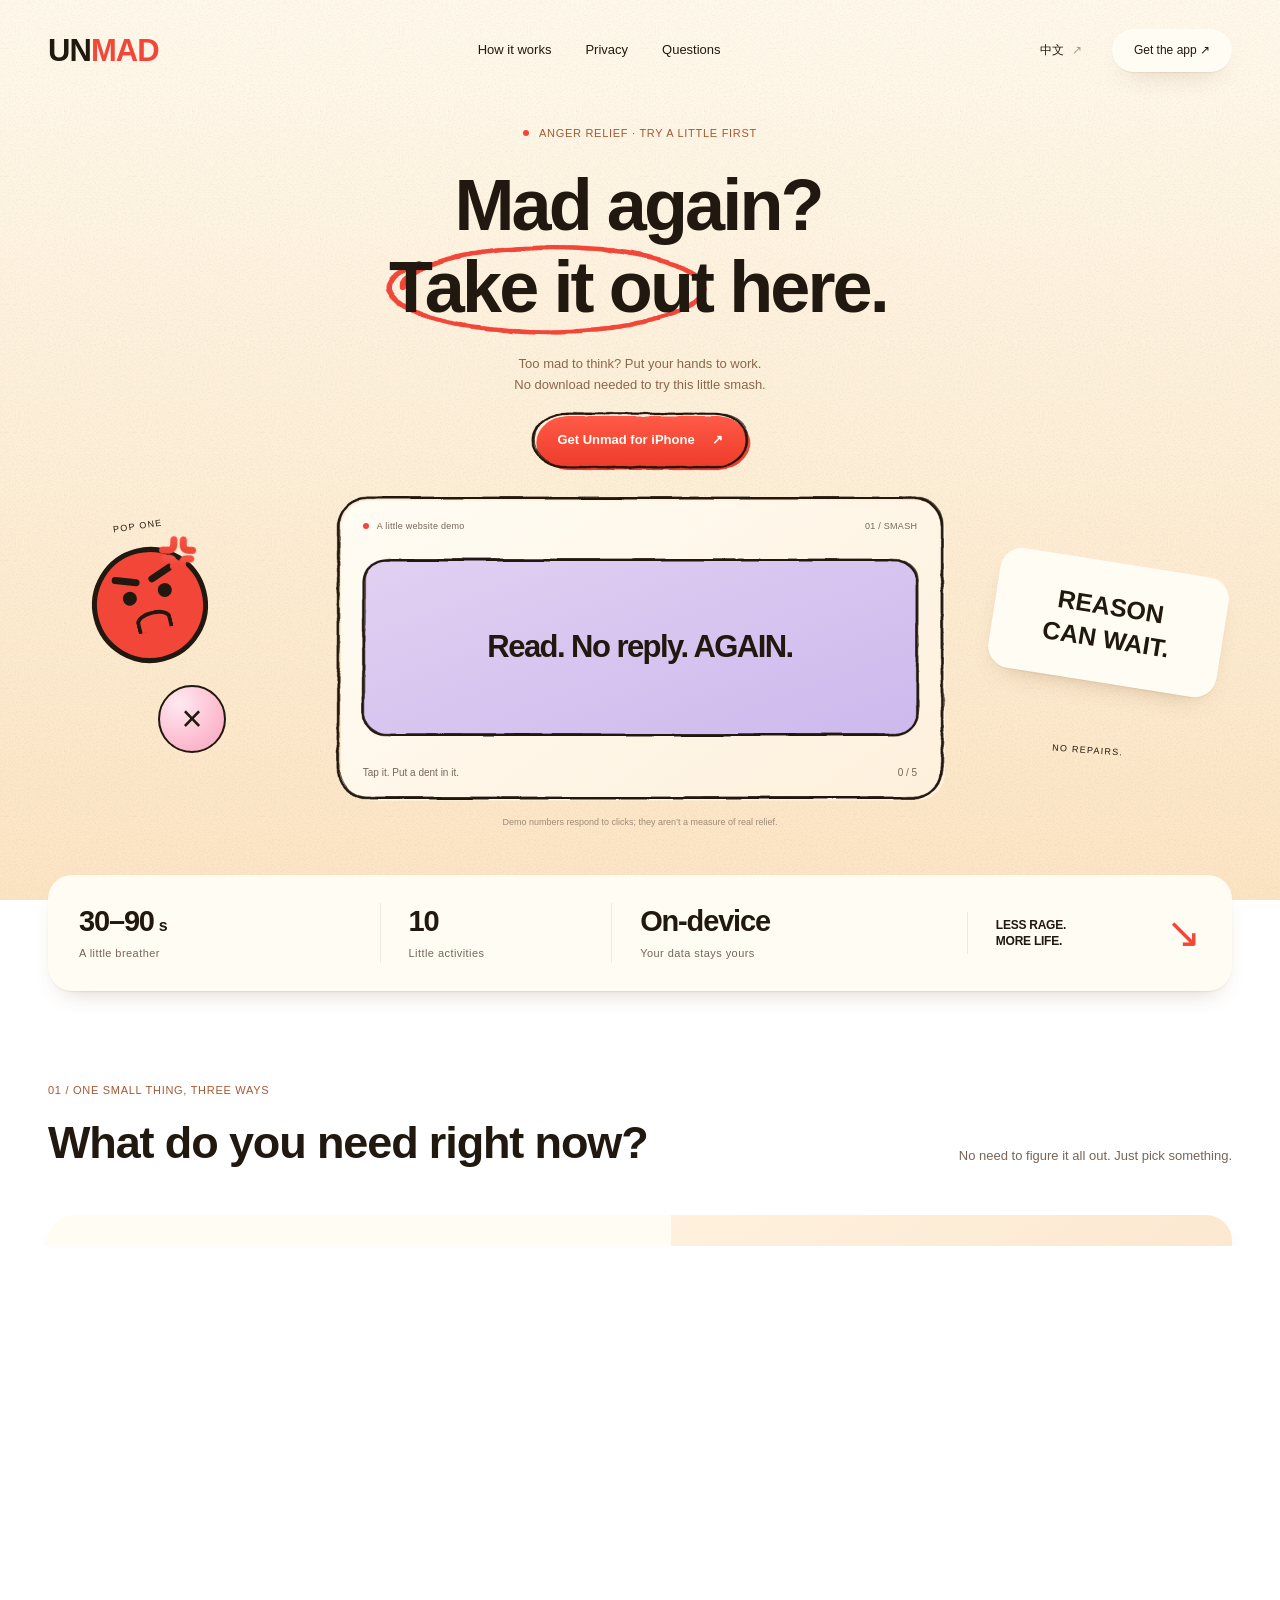
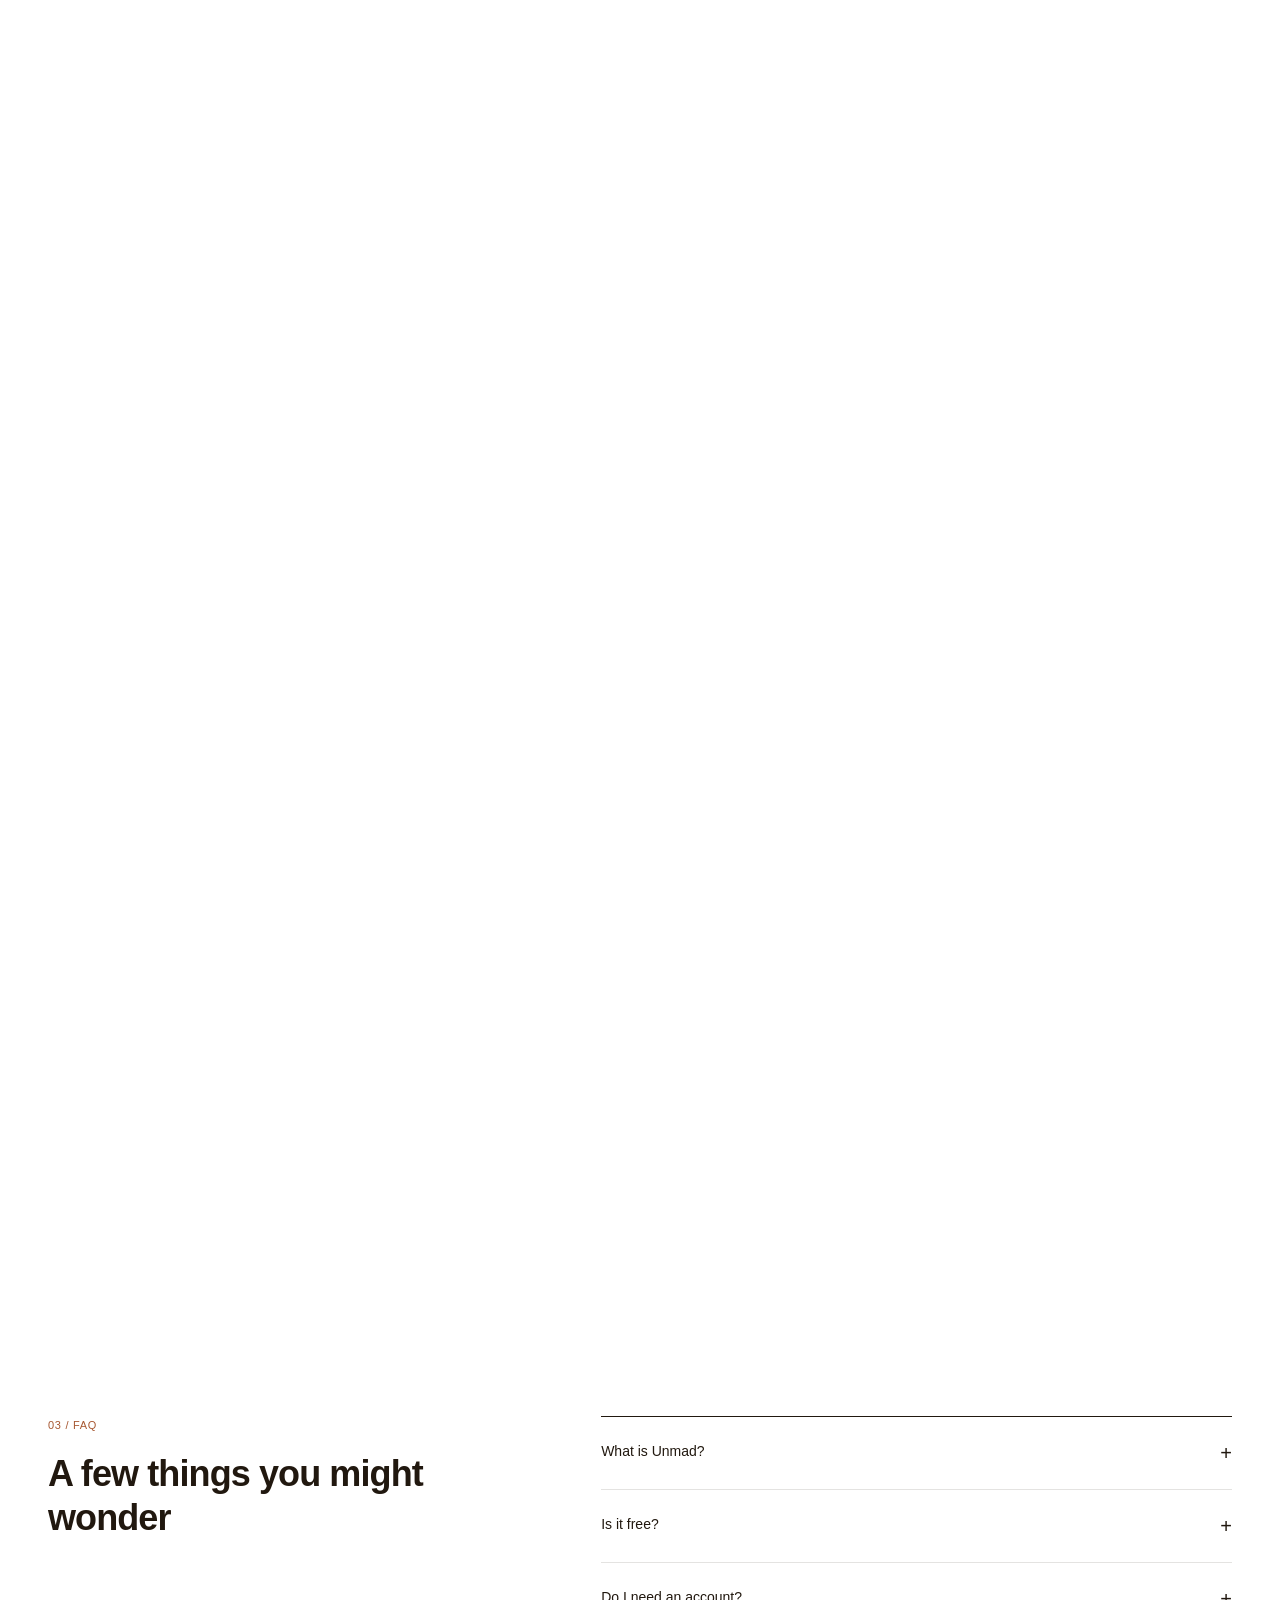
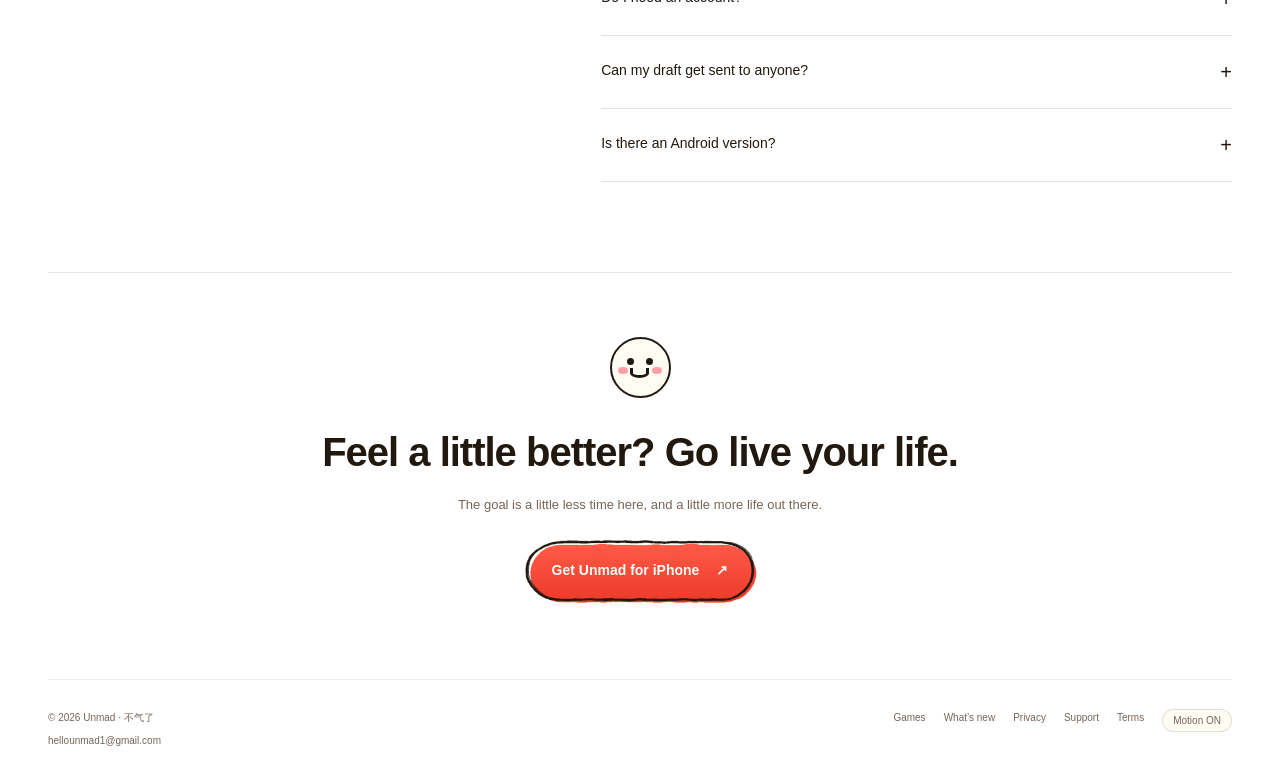
==== commit 0694a126: "Add a games page and a changelog, and get the copy ready for 1.2.0 1.2.0 will point at unmad.cn, so " ====
--- a/en/index.html
+++ b/en/index.html
@@ -1,5 +1,5 @@
 <!doctype html>
-<html lang="en" data-skin="ink" data-site="production" data-asset-base="../assets/playground/" data-release="5204759b17ed">
+<html lang="en" data-skin="ink" data-site="production" data-asset-base="../assets/playground/" data-release="c25950c9643c">
 <head>
 <meta charset="utf-8">
 <meta name="viewport" content="width=device-width,initial-scale=1">
@@ -24,25 +24,25 @@
 <meta property="og:locale" content="en_US">
 <meta property="og:locale:alternate" content="zh_CN">
 <meta name="twitter:card" content="summary_large_image">
-<script type="application/ld+json">{"@context":"https://schema.org","@graph":[{"@type":"MobileApplication","@id":"https://unmad.cn/en/#app","name":"Unmad","alternateName":"不气了","description":"Unmad is a free anger relief app for iPhone. Quick venting and stress relief games for when you’re too mad to think. No sign-up, no ads, notes stay on your phone.","operatingSystem":"iOS 15.1 or later","applicationCategory":"HealthApplication","inLanguage":["en","zh-Hans"],"url":"https://unmad.cn/en/","installUrl":"https://apps.apple.com/app/id6809241933","downloadUrl":"https://apps.apple.com/app/id6809241933","image":"https://unmad.cn/assets/og-en.png","offers":{"@type":"Offer","price":"0","priceCurrency":"USD"},"author":{"@type":"Person","name":"Yuan Zhao"}},{"@type":"FAQPage","@id":"https://unmad.cn/en/#faq","mainEntity":[{"@type":"Question","name":"What is Unmad?","acceptedAnswer":{"@type":"Answer","text":"A free anger relief app for iPhone. Quick venting and stress relief games for when you’re too mad to think, plus a place to write it all down instead of hitting send."}},{"@type":"Question","name":"Is it free?","acceptedAnswer":{"@type":"Answer","text":"The core features are free, with no ads or subscription."}},{"@type":"Question","name":"Do I need an account?","acceptedAnswer":{"@type":"Answer","text":"No sign-up, no login, and no internet connection needed. Just open it."}},{"@type":"Question","name":"Can my draft get sent to anyone?","acceptedAnswer":{"@type":"Answer","text":"No. Unmad has no send button. When a cool-down ends, you simply get to read your draft again."}},{"@type":"Question","name":"Is there an Android version?","acceptedAnswer":{"@type":"Answer","text":"It’s an iPhone app for now. You can switch between English and Simplified Chinese in the app."}}]}]}</script>
-<link rel="stylesheet" href="../assets/playground/base.css?v=5204759b17ed">
-<link rel="stylesheet" href="../assets/playground/ink.css?v=5204759b17ed">
-<script src="../assets/playground/playground.js?v=5204759b17ed" defer></script>
+<script type="application/ld+json">{"@context":"https://schema.org","@graph":[{"@type":"MobileApplication","@id":"https://unmad.cn/en/#app","name":"Unmad","alternateName":"不气了","description":"Unmad is a free anger relief app for iPhone. Quick venting and stress relief games for when you’re too mad to think. No sign-up, no ads, notes stay on your phone.","operatingSystem":"iOS 15.1 or later","applicationCategory":"HealthApplication","inLanguage":["en","zh-Hans"],"url":"https://unmad.cn/en/","installUrl":"https://apps.apple.com/app/id6809241933","downloadUrl":"https://apps.apple.com/app/id6809241933","image":"https://unmad.cn/assets/og-en.png","offers":{"@type":"Offer","price":"0","priceCurrency":"USD"},"author":{"@type":"Person","name":"Yuan Zhao"}},{"@type":"FAQPage","@id":"https://unmad.cn/en/#faq","mainEntity":[{"@type":"Question","name":"What is Unmad?","acceptedAnswer":{"@type":"Answer","text":"A free anger relief app for iPhone. Quick venting and stress relief games for when you’re too mad to think, plus a place to write it all down instead of hitting send."}},{"@type":"Question","name":"Is it free?","acceptedAnswer":{"@type":"Answer","text":"The core features are free, with no ads or subscription."}},{"@type":"Question","name":"Do I need an account?","acceptedAnswer":{"@type":"Answer","text":"No sign-up, no login. Just open it. It works offline too."}},{"@type":"Question","name":"Can my draft get sent to anyone?","acceptedAnswer":{"@type":"Answer","text":"No. Unmad has no send button. When a cool-down ends, you simply get to read your draft again."}},{"@type":"Question","name":"Is there an Android version?","acceptedAnswer":{"@type":"Answer","text":"It’s an iPhone app for now. You can switch between English and Simplified Chinese in the app."}}]}]}</script>
+<link rel="stylesheet" href="../assets/playground/base.css?v=c25950c9643c">
+<link rel="stylesheet" href="../assets/playground/ink.css?v=c25950c9643c">
+<script src="../assets/playground/playground.js?v=c25950c9643c" defer></script>
 </head>
 <body class="play english app-ink published">
 <div id="app">
 
     <header class="site-header wrap"><a class="brand" href="#top"><strong>UN<span class="brand-red">MAD</span></strong></a><nav aria-label="Site navigation"><a href="#how">How it works</a><a href="#privacy">Privacy</a><a href="#faq">Questions</a></nav><div class="header-actions"><a class="language" href="../" hreflang="zh-Hans" lang="zh-Hans">中文 <span>↗</span></a><a class="nav-download" href="https://apps.apple.com/app/id6809241933" target="_blank" rel="noopener">Get the app ↗</a></div></header>
     <main id="top"><section class="hero hero-play wrap"><div class="hero-copy"><p class="eyebrow"><span class="live-dot"></span>ANGER RELIEF · TRY A LITTLE FIRST</p><h1>Mad again?<br><span class="marker-word wide">Take it out</span> here.</h1><p class="intro">Too mad to think? Put your hands to work.<br>No download needed to try this little smash.</p><div class="hero-actions"><a class="button primary " href="https://apps.apple.com/app/id6809241933" target="_blank" rel="noopener"><span class="apple" aria-hidden="true">●</span>Get Unmad for iPhone<span aria-hidden="true">↗</span></a><a class="try-link" href="#try">Try a little here <span>↓</span></a></div><p class="micro">Free to use · No ads · No sign-up</p></div><div class="play-scene"><div class="play-side left-side"><span class="orbit-caption">POP ONE</span><span class="face mad" aria-hidden="true"><i class="brow left"></i><i class="brow right"></i><i class="eye left"></i><i class="eye right"></i><i class="mouth"></i><i class="cheek left"></i><i class="cheek right"></i></span><span class="orbit-star">✳</span><button class="play-bubble rage-bubble b-2" aria-label="Pop the side bubble">×</button></div><div class="smash-game" data-game="smash"><div class="game-top"><span><i class="live-dot"></i>A little website demo</span><span>01 / SMASH</span></div><div class="smash-wrap"><button class="smash-slab" aria-label="Smash this slab"><span class="bolt bolt1"></span><span class="bolt bolt2"></span><span class="bolt bolt3"></span><span class="bolt bolt4"></span><strong>Read. No reply. AGAIN.</strong><span class="cracks"></span></button><div class="smash-result" hidden=""><span class="face smile" aria-hidden="true"><i class="brow left"></i><i class="brow right"></i><i class="eye left"></i><i class="eye right"></i><i class="mouth"></i><i class="cheek left"></i><i class="cheek right"></i></span><strong>Broken. No repairs offered.</strong><button class="reset-game">Smash another ↻</button></div></div><div class="game-footer"><span class="smash-hint">Tap it. Put a dent in it.</span><span class="hit-count">0 / 5</span></div></div><div class="play-side right-side"><span class="small-sticker">REASON<br>CAN WAIT.</span><span class="orbit-caption lower">NO REPAIRS.</span><span class="orbit-star">✦</span></div></div><p class="demo-disclaimer">Demo numbers respond to clicks; they aren’t a measure of real relief.</p></section>
-    <div class="facts wrap"><div><strong>30–90<span>s</span></strong><p>A little breather</p></div><div><strong>9</strong><p>Little activities</p></div><div><strong>On-device</strong><p>Your data stays yours</p></div><div class="facts-caption"><span>LESS RAGE.<br>MORE LIFE.</span><i>↘</i></div></div>
+    <div class="facts wrap"><div><strong>30–90<span>s</span></strong><p>A little breather</p></div><div><strong>10</strong><p>Little activities</p></div><div><strong>On-device</strong><p>Your data stays yours</p></div><div class="facts-caption"><span>LESS RAGE.<br>MORE LIFE.</span><i>↘</i></div></div>
     <section id="how" class="feature-section wrap section"><div class="section-head"><div><p class="eyebrow">01 / ONE SMALL THING, THREE WAYS</p><h2>What do you need right now?</h2></div><p>No need to figure it all out. Just pick something.</p></div>
-      <div class="feature-layout"><div class="feature-copy"><div class="mode-tabs" role="tablist" aria-label="Ways to reset"><button id="mode-0" role="tab" aria-controls="mode-panel" aria-selected="true" tabindex="0" data-mode="0"><span>01</span>Let it out<i>↗</i></button><button id="mode-1" role="tab" aria-controls="mode-panel" aria-selected="false" tabindex="-1" data-mode="1"><span>02</span>Switch gears<i>↗</i></button><button id="mode-2" role="tab" aria-controls="mode-panel" aria-selected="false" tabindex="-1" data-mode="2"><span>03</span>Keep me company<i>↗</i></button></div><div id="mode-panel" role="tabpanel" aria-labelledby="mode-0" tabindex="0"><h3 id="mode-title">Give that anger something to hit.</h3><p id="mode-body">Slice a worry, smash that mess, pop a rage bubble. A few small things to do while the heat passes.</p><div id="mode-list" class="activity-pills"><span>Slice It</span><span>Smash It</span><span>Rage Bubbles</span><span>Bin That Thought</span></div></div><a class="text-link" href="#try">Try a little here ↗</a></div><div class="feature-art"><div class="feature-shape"></div><div class="phone feature-phone"><img src="../assets/playground/live/smash-en.webp?v=5204759b17ed" loading="lazy" width="402" height="874" alt="An actual Unmad app screen"></div><span class="feature-label">ACTUAL APP SCREEN</span></div></div>
+      <div class="feature-layout"><div class="feature-copy"><div class="mode-tabs" role="tablist" aria-label="Ways to reset"><button id="mode-0" role="tab" aria-controls="mode-panel" aria-selected="true" tabindex="0" data-mode="0"><span>01</span>Let it out<i>↗</i></button><button id="mode-1" role="tab" aria-controls="mode-panel" aria-selected="false" tabindex="-1" data-mode="1"><span>02</span>Switch gears<i>↗</i></button><button id="mode-2" role="tab" aria-controls="mode-panel" aria-selected="false" tabindex="-1" data-mode="2"><span>03</span>Keep me company<i>↗</i></button></div><div id="mode-panel" role="tabpanel" aria-labelledby="mode-0" tabindex="0"><h3 id="mode-title">Give that anger something to hit.</h3><p id="mode-body">Slice a worry, smash that mess, pop a rage bubble. A few small things to do while the heat passes.</p><div id="mode-list" class="activity-pills"><span>Slice the Noise</span><span>Smash This Crap</span><span>Rage Bubbles</span><span>Bin That Thought</span><span>Rip the Labels</span></div></div><a class="text-link" href="#try">Try a little here ↗</a></div><div class="feature-art"><div class="feature-shape"></div><div class="phone feature-phone"><img src="../assets/playground/live/smash-en.webp?v=c25950c9643c" loading="lazy" width="402" height="874" alt="An actual Unmad app screen"></div><span class="feature-label">ACTUAL APP SCREEN</span></div></div>
     </section>
     <section id="try" class="try-section wrap section"><div class="section-head"><div><p class="eyebrow">02 / PUT YOUR HANDS TO WORK</p><h2>Pop a little of that rage.</h2></div><button id="refill" class="outline-button">Fresh bubbles ↻</button></div><div class="bubble-demo"><div class="bubble-copy"><span class="pill-label">A little website demo</span><h3>One at a time. No thinking needed.</h3><p class="bubble-response" aria-live="polite">Tap any bubble. See how it feels.</p><div class="demo-score"><span>Demo progress</span><div class="progress"><i style="width:0%"></i></div><b class="score-value">0 / 8</b></div><p class="demo-disclaimer">Demo numbers respond to clicks; they aren’t a measure of real relief.</p></div><div class="bubble-field"><button class="rage-bubble b-0" aria-label="Pop rage bubble 1"><span class="face mad" aria-hidden="true"><i class="brow left"></i><i class="brow right"></i><i class="eye left"></i><i class="eye right"></i><i class="mouth"></i><i class="cheek left"></i><i class="cheek right"></i></span></button><button class="rage-bubble b-1" aria-label="Pop rage bubble 2"><span>×</span></button><button class="rage-bubble b-2" aria-label="Pop rage bubble 3"><span>×</span></button><button class="rage-bubble b-3" aria-label="Pop rage bubble 4"><span class="face mad" aria-hidden="true"><i class="brow left"></i><i class="brow right"></i><i class="eye left"></i><i class="eye right"></i><i class="mouth"></i><i class="cheek left"></i><i class="cheek right"></i></span></button><button class="rage-bubble b-4" aria-label="Pop rage bubble 5"><span>×</span></button><button class="rage-bubble b-5" aria-label="Pop rage bubble 6"><span>×</span></button><button class="rage-bubble b-6" aria-label="Pop rage bubble 7"><span class="face mad" aria-hidden="true"><i class="brow left"></i><i class="brow right"></i><i class="eye left"></i><i class="eye right"></i><i class="mouth"></i><i class="cheek left"></i><i class="cheek right"></i></span></button><button class="rage-bubble b-7" aria-label="Pop rage bubble 8"><span>×</span></button></div></div></section>
-    <section class="small-features wrap section"><article class="note-card"><div class="small-icon">✎</div><p class="eyebrow">WRITE IT DOWN · DON’T SEND IT</p><h3>Write it now. Decide later.</h3><p>Give that draft 5, 10, or 30 minutes. Read it again, then decide.</p><div class="timer-options" role="group" aria-label="Cool-down preview"><button data-minutes="5" aria-pressed="true">5 min</button><button data-minutes="10" aria-pressed="false">10 min</button><button data-minutes="30" aria-pressed="false">30 min</button></div><div class="timer-message" aria-live="polite">We’ll hold it for 5 minutes.</div></article><article class="privacy-card" id="privacy"><div class="small-icon">⌑</div><p class="eyebrow">PRIVATE, FROM THE START</p><h3>Your words are yours.</h3><p>No account. No internet needed. Your notes and cool-down drafts stay on your phone. There’s no send button.</p><div class="privacy-tags"><span>No sign-up</span><span>Works offline</span><span>No send button</span></div><a class="text-link" href="privacy.html" target="_blank" rel="noopener">Read the privacy policy ↗</a></article></section>
-    <section class="faq-section wrap section" id="faq"><div><p class="eyebrow">03 / FAQ</p><h2>A few things you might wonder</h2></div><div class="faq-items"><details><summary>What is Unmad?<span>+</span></summary><p>A free anger relief app for iPhone. Quick venting and stress relief games for when you’re too mad to think, plus a place to write it all down instead of hitting send.</p></details><details><summary>Is it free?<span>+</span></summary><p>The core features are free, with no ads or subscription.</p></details><details><summary>Do I need an account?<span>+</span></summary><p>No sign-up, no login, and no internet connection needed. Just open it.</p></details><details><summary>Can my draft get sent to anyone?<span>+</span></summary><p>No. Unmad has no send button. When a cool-down ends, you simply get to read your draft again.</p></details><details><summary>Is there an Android version?<span>+</span></summary><p>It’s an iPhone app for now. You can switch between English and Simplified Chinese in the app.</p></details></div></section>
+    <section class="small-features wrap section"><article class="note-card"><div class="small-icon">✎</div><p class="eyebrow">WRITE IT DOWN · DON’T SEND IT</p><h3>Write it now. Decide later.</h3><p>Give that draft 5, 10, or 30 minutes. Read it again, then decide.</p><div class="timer-options" role="group" aria-label="Cool-down preview"><button data-minutes="5" aria-pressed="true">5 min</button><button data-minutes="10" aria-pressed="false">10 min</button><button data-minutes="30" aria-pressed="false">30 min</button></div><div class="timer-message" aria-live="polite">We’ll hold it for 5 minutes.</div></article><article class="privacy-card" id="privacy"><div class="small-icon">⌑</div><p class="eyebrow">PRIVATE, FROM THE START</p><h3>Your words are yours.</h3><p>No account. Your notes and cool-down drafts stay on your phone, and nothing you write gets uploaded. There’s no send button.</p><div class="privacy-tags"><span>No sign-up</span><span>Works offline</span><span>No send button</span></div><a class="text-link" href="privacy.html" target="_blank" rel="noopener">Read the privacy policy ↗</a></article></section>
+    <section class="faq-section wrap section" id="faq"><div><p class="eyebrow">03 / FAQ</p><h2>A few things you might wonder</h2></div><div class="faq-items"><details><summary>What is Unmad?<span>+</span></summary><p>A free anger relief app for iPhone. Quick venting and stress relief games for when you’re too mad to think, plus a place to write it all down instead of hitting send.</p></details><details><summary>Is it free?<span>+</span></summary><p>The core features are free, with no ads or subscription.</p></details><details><summary>Do I need an account?<span>+</span></summary><p>No sign-up, no login. Just open it. It works offline too.</p></details><details><summary>Can my draft get sent to anyone?<span>+</span></summary><p>No. Unmad has no send button. When a cool-down ends, you simply get to read your draft again.</p></details><details><summary>Is there an Android version?<span>+</span></summary><p>It’s an iPhone app for now. You can switch between English and Simplified Chinese in the app.</p></details></div></section>
     <section class="closing wrap section"><span class="face smile" aria-hidden="true"><i class="brow left"></i><i class="brow right"></i><i class="eye left"></i><i class="eye right"></i><i class="mouth"></i><i class="cheek left"></i><i class="cheek right"></i></span><h2>Feel a little better? Go live your life.</h2><p>The goal is a little less time here, and a little more life out there.</p><a class="button primary " href="https://apps.apple.com/app/id6809241933" target="_blank" rel="noopener"><span class="apple" aria-hidden="true">●</span>Get Unmad for iPhone<span aria-hidden="true">↗</span></a></section>
-    </main><footer class="wrap"><div class="footer-brand"><span>© 2026 Unmad · 不气了</span><p><a href="mailto:hellounmad1@gmail.com">hellounmad1@gmail.com</a></p></div><div class="footer-links"><a href="privacy.html" target="_blank" rel="noopener">Privacy</a><a href="support.html" target="_blank" rel="noopener">Support</a><a href="terms.html">Terms</a><button id="motion" type="button" aria-pressed="true">Motion ON</button></div></footer><div id="toast" role="status"></div></div>
+    </main><footer class="wrap"><div class="footer-brand"><span>© 2026 Unmad · 不气了</span><p><a href="mailto:hellounmad1@gmail.com">hellounmad1@gmail.com</a></p></div><div class="footer-links"><a href="features.html">Games</a><a href="changelog.html">What’s new</a><a href="privacy.html" target="_blank" rel="noopener">Privacy</a><a href="support.html" target="_blank" rel="noopener">Support</a><a href="terms.html">Terms</a><button id="motion" type="button" aria-pressed="true">Motion ON</button></div></footer><div id="toast" role="status"></div></div>
 <noscript><p class="published-noscript">Enable JavaScript to play the website demos. You can still read about Unmad and download the app.</p></noscript>
 </body>
 </html>
--- a/assets/playground/ink.css
+++ b/assets/playground/ink.css
@@ -1,37 +1,37 @@
 /* Uses the actual App paper, marker and reconstructed nine-slice ink assets. */
 body.app-ink{background:linear-gradient(180deg,#fff9ec,#fce5c4);background-attachment:fixed;--line:rgba(33,24,15,.12);--soft-shadow:0 1px 1px rgba(110,70,30,.08),0 12px 26px -16px rgba(110,70,30,.38)}
-body.app-ink:before{content:"";position:fixed;inset:0;background:url('ink/paper-grain-girl.png?v=5204759b17ed') 0 0/128px 128px;opacity:.35;pointer-events:none;z-index:0}
+body.app-ink:before{content:"";position:fixed;inset:0;background:url('ink/paper-grain-girl.png?v=c25950c9643c') 0 0/128px 128px;opacity:.35;pointer-events:none;z-index:0}
 .app-ink #app{position:relative;z-index:1}.app-ink .proposal-bar{background:#21180f0a;color:var(--muted)}.app-ink .proposal-bar button{border-color:#21180f22}.app-ink .proposal-bar>a{color:var(--ink)}
 .app-ink .site-header{border-bottom:0}.app-ink .brand strong{font-size:31px;font-weight:750;letter-spacing:-.03em}.app-ink .brand .brand-red{color:var(--red);font-size:inherit;margin:0;vertical-align:baseline}.app-ink .brand>span{border:0;padding-left:0;opacity:.5;font-weight:700;letter-spacing:.1em}.app-ink .site-header nav{font-weight:500}.app-ink .nav-download{color:var(--ink);background:var(--paper);box-shadow:var(--soft-shadow);padding:11px 22px}.app-ink .nav-download:hover{background:#fff2dd}.app-ink .language{padding:10px 0}
-.app-ink h1,.app-ink h2,.app-ink h3{letter-spacing:-.025em}.app-ink h1{font-weight:600}.app-ink.english h1{font-weight:700;letter-spacing:-.04em}.app-ink .marker-word{position:relative;white-space:nowrap;display:inline-block;z-index:1}.app-ink .marker-word:after{content:"";position:absolute;inset:-.72em -.76em;background:url('ink/mark-circle.png?v=5204759b17ed') center/100% 100% no-repeat;pointer-events:none;z-index:-1}.app-ink .marker-word.wide:after{background-image:url('ink/mark-circle-wide.png?v=5204759b17ed');inset:-.65em -.6em}
+.app-ink h1,.app-ink h2,.app-ink h3{letter-spacing:-.025em}.app-ink h1{font-weight:600}.app-ink.english h1{font-weight:700;letter-spacing:-.04em}.app-ink .marker-word{position:relative;white-space:nowrap;display:inline-block;z-index:1}.app-ink .marker-word:after{content:"";position:absolute;inset:-.72em -.76em;background:url('ink/mark-circle.png?v=c25950c9643c') center/100% 100% no-repeat;pointer-events:none;z-index:-1}.app-ink .marker-word.wide:after{background-image:url('ink/mark-circle-wide.png?v=c25950c9643c');inset:-.65em -.6em}
 .app-ink .eyebrow{letter-spacing:.065em;font-weight:500;color:#a75832}.app-ink .intro{color:#8b674e;font-weight:400}.app-ink .button.primary{position:relative;isolation:isolate;border:0;background:transparent;box-shadow:none!important;min-height:56px;padding:15px 25px;font-weight:600;font-size:14px;border-radius:28px;gap:17px;transition:transform .2s var(--ease)}
 .app-ink .button.primary:before,.app-ink .button.primary:after{content:"";position:absolute;inset:-8px;border:0 solid transparent;border-inline-width:48px;pointer-events:none;z-index:-1;border-image-slice:0 144 fill;border-image-width:0 48px;border-image-repeat:stretch}
-.app-ink .button.primary:before{border-image-source:url('ink/pill-fill-girl.png?v=5204759b17ed');transform:translate(3px,2.5px);transition:transform .15s}
-.app-ink .button.primary:after{border-image-source:url('ink/pill-line.png?v=5204759b17ed')}
+.app-ink .button.primary:before{border-image-source:url('ink/pill-fill-girl.png?v=c25950c9643c');transform:translate(3px,2.5px);transition:transform .15s}
+.app-ink .button.primary:after{border-image-source:url('ink/pill-line.png?v=c25950c9643c')}
 .app-ink .button.primary:hover{transform:translateY(-2px)}.app-ink .button.primary:active{transform:scale(.97)}.app-ink .button.primary:active:before{transform:translate(0,0)}.app-ink .try-link{border:0;background:var(--paper);border-radius:100px;box-shadow:var(--soft-shadow);padding:15px 21px;font-weight:500}.app-ink .micro{font-size:11px;letter-spacing:0}.app-ink .phone{box-shadow:0 18px 30px -20px #6e461e55;background:#21180f;border-width:1.5px;padding:5px;border-radius:31px}.app-ink .phone img{border-radius:24px}.app-ink .outline-button{border:0;background:var(--paper);box-shadow:var(--soft-shadow);padding:12px 19px}.app-ink .outline-button:hover{background:#fff5e6}
 /* A: one orange ink hero + its red button; everything around it is lighter. */
 .app-ink .hero-editorial{min-height:673px;padding-top:24px;padding-bottom:32px;grid-template-columns:1.12fr 1fr;gap:50px}.app-ink .hero-editorial .hero-copy{padding:0}.ink-hero-message{position:relative;padding:34px 32px 32px;isolation:isolate;margin:0 0 32px;border-radius:28px}
 .ink-hero-message:before{content:"";position:absolute;inset:0;border-radius:28px;background:linear-gradient(180deg,#ffddb8,#ffc690);transform:translate(3px,2.5px);z-index:-2}
-.ink-hero-message:after{content:"";position:absolute;inset:-8px;border:48px solid transparent;border-image:url('ink/hero-line.png?v=5204759b17ed') 144 /48px stretch;pointer-events:none;z-index:-1}
+.ink-hero-message:after{content:"";position:absolute;inset:-8px;border:48px solid transparent;border-image:url('ink/hero-line.png?v=c25950c9643c') 144 /48px stretch;pointer-events:none;z-index:-1}
 .ink-hero-message>.eyebrow{font-size:11px;margin-bottom:28px;color:#b04e27}.ink-hero-message h1{font-size:69px;line-height:1.2;color:var(--ink);margin:0}.ink-hero-message .intro{font-size:14px;margin:25px 0 0;color:#8b5634;line-height:1.8}
 .app-ink.english .ink-hero-message h1{font-size:57px;line-height:1.1}.app-ink.english .ink-hero-message .intro{font-size:14px}.app-ink .hero-editorial .hero-actions{gap:17px;padding-left:4px}.app-ink .hero-editorial .micro{padding-left:4px;margin-top:19px}
 .app-ink .editorial-scene{height:607px}.app-ink .scene-orbit{background:linear-gradient(150deg,#fffcf4bb,#f4ddbf77);width:440px;height:460px;left:29px;top:67px;border:0;border-radius:42% 47% 40% 52%;transform:rotate(-8deg)}.app-ink .scene-orbit:before{display:none}.app-ink .hero-phone{width:238px;left:113px;top:34px;transform:translate(var(--px),var(--py)) rotate(-4deg)}
 .app-ink .scene-spark,.app-ink .vertical-note{display:none}.app-ink .floating-note{background:var(--paper);border:0;box-shadow:var(--soft-shadow);left:-2px;top:148px;padding:16px 18px;gap:12px;border-radius:19px;animation:none;transform:rotate(-6deg)}.app-ink .floating-note strong{font-weight:600;font-size:19px}.app-ink .floating-note .face.mad{background:var(--red);border-color:var(--ink);border-width:3px}.app-ink .floating-note .face.mad .mouth{background:transparent;border:3px solid var(--ink);border-bottom:0;border-radius:50% 50% 0 0;height:19%;left:33.3%;top:56%;width:33.3%}
-.app-ink .float-bubble{box-shadow:none;border:0;background:transparent!important;width:73px!important;height:73px!important;font-size:0!important;right:0;top:273px!important}.app-ink .float-bubble:before{content:"";position:absolute;inset:0;background:url('ink/ink-bubbles.png?v=5204759b17ed') center/contain no-repeat}.app-ink .little-receipt{border:0;box-shadow:var(--soft-shadow);clip-path:none;border-radius:19px;right:-4px;bottom:26px;transform:rotate(4deg);width:238px;padding:21px 23px}.app-ink .little-receipt strong{font-weight:600;font-size:16px}.app-ink .receipt-dashes{border-top-style:solid}.app-ink .little-receipt small{font-size:10px}
+.app-ink .float-bubble{box-shadow:none;border:0;background:transparent!important;width:73px!important;height:73px!important;font-size:0!important;right:0;top:273px!important}.app-ink .float-bubble:before{content:"";position:absolute;inset:0;background:url('ink/ink-bubbles.png?v=c25950c9643c') center/contain no-repeat}.app-ink .little-receipt{border:0;box-shadow:var(--soft-shadow);clip-path:none;border-radius:19px;right:-4px;bottom:26px;transform:rotate(4deg);width:238px;padding:21px 23px}.app-ink .little-receipt strong{font-weight:600;font-size:16px}.app-ink .receipt-dashes{border-top-style:solid}.app-ink .little-receipt small{font-size:10px}
 /* White auxiliary cards mirror the app's grouped rows, without ink around each one. */
-.app-ink .facts{border:0;background:var(--paper);border-radius:24px;padding:28px 31px;box-shadow:var(--soft-shadow);gap:25px}.app-ink .facts>div+div{border-color:#21180f14;padding-left:28px}.app-ink .facts strong{font-size:31px;font-weight:600}.app-ink .facts strong span{font-size:16px}.app-ink .facts-caption i{color:var(--red);font-size:42px}.app-ink .facts-caption span{font-size:12px}.app-ink .feature-layout{border:0;box-shadow:var(--soft-shadow);border-radius:26px}.app-ink .feature-art{background:linear-gradient(145deg,#fff1dd,#f7dcc0);min-height:580px}.app-ink .feature-art[data-mode="1"]{background:linear-gradient(145deg,#eeeffa,#dde2f5)}.app-ink .feature-art[data-mode="2"]{background:linear-gradient(145deg,#eee5fa,#d7c3f0)}.app-ink .feature-shape{border:0;background:#fffcf42e}.app-ink .feature-shape:before{display:none}.app-ink .feature-phone{width:225px;box-shadow:0 18px 30px -20px #6e461e55;transform:rotate(3deg)}.app-ink .mode-tabs{gap:7px}.app-ink .mode-tabs button[aria-selected=true]{background:var(--red);color:var(--paper)}.app-ink .activity-pills span{border:0;background:#f3eadf;font-weight:400}.app-ink .small-features article{background:var(--paper);border:0;border-radius:26px;box-shadow:var(--soft-shadow)}.app-ink .small-icon{height:46px;font-size:0;position:relative}.app-ink .small-icon:before{content:"";width:48px;height:48px;display:block;background:url('ink/ink-write.png?v=5204759b17ed') center/contain no-repeat}.app-ink .privacy-card .small-icon:before{background-image:url('ink/ink-hold.png?v=5204759b17ed')}.app-ink .timer-options button{background:#f6eddf;border:0;border-radius:100px;padding:10px 20px}.app-ink .timer-options button[aria-pressed=true]{background:#ffe9ba;box-shadow:none}.app-ink .privacy-tags span{border:0;background:#f3eadf}.app-ink .closing{border-top-color:#21180f1a}.app-ink footer{border-color:#21180f14}.app-ink .closing h2{font-weight:600}.app-ink #toast{border:0;background:var(--paper);box-shadow:var(--soft-shadow)}
-.app-ink .bubble-demo{position:relative;border:0;overflow:visible;background:transparent!important;box-shadow:none!important;border-radius:28px;isolation:isolate}.app-ink .bubble-demo:before{content:"";position:absolute;inset:0;border-radius:28px;background:linear-gradient(145deg,#f7efff,#e6d7f7);transform:translate(3px,2.5px);z-index:-2}.app-ink .bubble-demo:after{content:"";position:absolute;inset:-8px;border:48px solid transparent;border-image:url('ink/frame-line.png?v=5204759b17ed') 144 /48px stretch;pointer-events:none;z-index:-1}.app-ink .bubble-field{border-radius:24px}.app-ink .rage-bubble:not(.float-bubble){box-shadow:none;border-width:2px}.app-ink .pill-label{border:0;padding-left:0;background:transparent;color:#9b714f}.app-ink .progress i{background:var(--red)}.app-ink .progress{background:#21180f13}
+.app-ink .facts{border:0;background:var(--paper);border-radius:24px;padding:28px 31px;box-shadow:var(--soft-shadow);gap:25px}.app-ink .facts>div+div{border-color:#21180f14;padding-left:28px}.app-ink .facts strong{font-size:31px;font-weight:600}.app-ink .facts strong span{font-size:16px}.app-ink .facts-caption i{color:var(--red);font-size:42px}.app-ink .facts-caption span{font-size:12px}.app-ink .feature-layout{border:0;box-shadow:var(--soft-shadow);border-radius:26px}.app-ink .feature-art{background:linear-gradient(145deg,#fff1dd,#f7dcc0);min-height:580px}.app-ink .feature-art[data-mode="1"]{background:linear-gradient(145deg,#eeeffa,#dde2f5)}.app-ink .feature-art[data-mode="2"]{background:linear-gradient(145deg,#eee5fa,#d7c3f0)}.app-ink .feature-shape{border:0;background:#fffcf42e}.app-ink .feature-shape:before{display:none}.app-ink .feature-phone{width:225px;box-shadow:0 18px 30px -20px #6e461e55;transform:rotate(3deg)}.app-ink .mode-tabs{gap:7px}.app-ink .mode-tabs button[aria-selected=true]{background:var(--red);color:var(--paper)}.app-ink .activity-pills span{border:0;background:#f3eadf;font-weight:400}.app-ink .small-features article{background:var(--paper);border:0;border-radius:26px;box-shadow:var(--soft-shadow)}.app-ink .small-icon{height:46px;font-size:0;position:relative}.app-ink .small-icon:before{content:"";width:48px;height:48px;display:block;background:url('ink/ink-write.png?v=c25950c9643c') center/contain no-repeat}.app-ink .privacy-card .small-icon:before{background-image:url('ink/ink-hold.png?v=c25950c9643c')}.app-ink .timer-options button{background:#f6eddf;border:0;border-radius:100px;padding:10px 20px}.app-ink .timer-options button[aria-pressed=true]{background:#ffe9ba;box-shadow:none}.app-ink .privacy-tags span{border:0;background:#f3eadf}.app-ink .closing{border-top-color:#21180f1a}.app-ink footer{border-color:#21180f14}.app-ink .closing h2{font-weight:600}.app-ink #toast{border:0;background:var(--paper);box-shadow:var(--soft-shadow)}
+.app-ink .bubble-demo{position:relative;border:0;overflow:visible;background:transparent!important;box-shadow:none!important;border-radius:28px;isolation:isolate}.app-ink .bubble-demo:before{content:"";position:absolute;inset:0;border-radius:28px;background:linear-gradient(145deg,#f7efff,#e6d7f7);transform:translate(3px,2.5px);z-index:-2}.app-ink .bubble-demo:after{content:"";position:absolute;inset:-8px;border:48px solid transparent;border-image:url('ink/frame-line.png?v=c25950c9643c') 144 /48px stretch;pointer-events:none;z-index:-1}.app-ink .bubble-field{border-radius:24px}.app-ink .rage-bubble:not(.float-bubble){box-shadow:none;border-width:2px}.app-ink .pill-label{border:0;padding-left:0;background:transparent;color:#9b714f}.app-ink .progress i{background:var(--red)}.app-ink .progress{background:#21180f13}
 /* B: the playable board has the App's game-stage frame. */
-.app-ink .hero-play h1{font-weight:600;font-size:82px;line-height:1.14}.app-ink.english .hero-play h1{font-size:72px;font-weight:700}.app-ink .hero-play .intro{margin-top:25px}.app-ink .hero-play .button{padding:12px 24px;min-height:51px;font-size:13px}.app-ink .small-sticker{border:0;background:var(--paper);box-shadow:var(--soft-shadow);border-radius:22px;font-size:25px;font-weight:600}.app-ink .orbit-star{display:none}.app-ink .left-side>.face{background:var(--red);border-width:5px}.app-ink .play-bubble{box-shadow:none}.app-ink .smash-game{position:relative;isolation:isolate;background:transparent;border:0;box-shadow:none;padding:21px 25px 17px;border-radius:28px}.app-ink .smash-game:before{content:"";position:absolute;inset:0;border-radius:28px;background:linear-gradient(145deg,#fffcf4,#fef0dc);transform:translate(3px,2.5px);z-index:-2}.app-ink .smash-game:after{content:"";position:absolute;inset:-8px;border:48px solid transparent;border-image:url('ink/frame-line.png?v=5204759b17ed') 144 /48px stretch;pointer-events:none;z-index:-1}.app-ink .smash-slab{background:linear-gradient(160deg,#e2d0f2,#cdb9ed);border:0;box-shadow:none;border-radius:20px;overflow:visible}.app-ink .smash-slab:after{content:"";position:absolute;inset:-8px;border:36px solid transparent;border-image:url('ink/card-line.png?v=5204759b17ed') 108 /36px stretch;pointer-events:none}.app-ink .smash-slab strong{font-weight:600}.app-ink .bolt{display:none}.app-ink .smash-wrap{height:196px;margin-inline:-6px;padding-inline:6px}.app-ink .cracks{border-radius:20px;overflow:hidden}.app-ink .smash-fragment:after{display:none}.app-ink .reset-game{border:0;background:var(--paper);box-shadow:var(--soft-shadow);padding:9px 17px}.app-ink .hero-play .hero-copy>.eyebrow{color:#a75832}
+.app-ink .hero-play h1{font-weight:600;font-size:82px;line-height:1.14}.app-ink.english .hero-play h1{font-size:72px;font-weight:700}.app-ink .hero-play .intro{margin-top:25px}.app-ink .hero-play .button{padding:12px 24px;min-height:51px;font-size:13px}.app-ink .small-sticker{border:0;background:var(--paper);box-shadow:var(--soft-shadow);border-radius:22px;font-size:25px;font-weight:600}.app-ink .orbit-star{display:none}.app-ink .left-side>.face{background:var(--red);border-width:5px}.app-ink .play-bubble{box-shadow:none}.app-ink .smash-game{position:relative;isolation:isolate;background:transparent;border:0;box-shadow:none;padding:21px 25px 17px;border-radius:28px}.app-ink .smash-game:before{content:"";position:absolute;inset:0;border-radius:28px;background:linear-gradient(145deg,#fffcf4,#fef0dc);transform:translate(3px,2.5px);z-index:-2}.app-ink .smash-game:after{content:"";position:absolute;inset:-8px;border:48px solid transparent;border-image:url('ink/frame-line.png?v=c25950c9643c') 144 /48px stretch;pointer-events:none;z-index:-1}.app-ink .smash-slab{background:linear-gradient(160deg,#e2d0f2,#cdb9ed);border:0;box-shadow:none;border-radius:20px;overflow:visible}.app-ink .smash-slab:after{content:"";position:absolute;inset:-8px;border:36px solid transparent;border-image:url('ink/card-line.png?v=c25950c9643c') 108 /36px stretch;pointer-events:none}.app-ink .smash-slab strong{font-weight:600}.app-ink .bolt{display:none}.app-ink .smash-wrap{height:196px;margin-inline:-6px;padding-inline:6px}.app-ink .cracks{border-radius:20px;overflow:hidden}.app-ink .smash-fragment:after{display:none}.app-ink .reset-game{border:0;background:var(--paper);box-shadow:var(--soft-shadow);padding:9px 17px}.app-ink .hero-play .hero-copy>.eyebrow{color:#a75832}
 /* C: companionship keeps its gentler motion, but uses the same ink and buttons. */
-.app-ink .hero-studio h1{font-size:82px;color:var(--ink);font-weight:600}.app-ink.english .hero-studio h1{font-size:64px;font-weight:700}.app-ink .studio-message{border:0;background:transparent;box-shadow:none;isolation:isolate;border-radius:22px}.app-ink .studio-message:before{content:"";position:absolute;inset:0;border-radius:22px;background:var(--paper);transform:translate(3px,2.5px);z-index:-2}.app-ink .studio-message:after{content:"";position:absolute;inset:-8px;border:36px solid transparent;border-image:url('ink/card-line.png?v=5204759b17ed') 108 /36px stretch;pointer-events:none;z-index:-1}.app-ink .studio-message p{font-weight:600}.app-ink .cloud-one{background:linear-gradient(145deg,#eee4f8,#dbc7ef)}.app-ink .cloud-two{background:linear-gradient(145deg,#ffe8cb,#ffd2ac)}.app-ink .studio-companion .face{box-shadow:none;border-width:4px}.app-ink .studio-spark{display:none}.app-ink .studio-phone{box-shadow:0 18px 30px -20px #6e461e55}.app-ink .comfort-button{color:#a75832;font-weight:500}.app-ink .facts-caption i{color:var(--red)}.app-ink .studio-companion>span{color:#8b674e}
+.app-ink .hero-studio h1{font-size:82px;color:var(--ink);font-weight:600}.app-ink.english .hero-studio h1{font-size:64px;font-weight:700}.app-ink .studio-message{border:0;background:transparent;box-shadow:none;isolation:isolate;border-radius:22px}.app-ink .studio-message:before{content:"";position:absolute;inset:0;border-radius:22px;background:var(--paper);transform:translate(3px,2.5px);z-index:-2}.app-ink .studio-message:after{content:"";position:absolute;inset:-8px;border:36px solid transparent;border-image:url('ink/card-line.png?v=c25950c9643c') 108 /36px stretch;pointer-events:none;z-index:-1}.app-ink .studio-message p{font-weight:600}.app-ink .cloud-one{background:linear-gradient(145deg,#eee4f8,#dbc7ef)}.app-ink .cloud-two{background:linear-gradient(145deg,#ffe8cb,#ffd2ac)}.app-ink .studio-companion .face{box-shadow:none;border-width:4px}.app-ink .studio-spark{display:none}.app-ink .studio-phone{box-shadow:0 18px 30px -20px #6e461e55}.app-ink .comfort-button{color:#a75832;font-weight:500}.app-ink .facts-caption i{color:var(--red)}.app-ink .studio-companion>span{color:#8b674e}
 @media(max-width:1320px){.app-ink .hero-editorial{gap:30px;grid-template-columns:1.12fr 1fr}.ink-hero-message{padding:32px 28px}.ink-hero-message h1{font-size:60px}.app-ink.english .ink-hero-message h1{font-size:49px}.app-ink .editorial-scene{margin-left:-10px}.app-ink .facts strong{font-size:29px}.app-ink .hero-actions{gap:14px}.app-ink .hero-studio h1{font-size:70px}.app-ink.english .hero-studio h1{font-size:56px}}
 @media(max-width:1050px){.ink-hero-message{padding:28px 22px}.ink-hero-message h1{font-size:48px}.app-ink.english .ink-hero-message h1{font-size:39px}.ink-hero-message .intro{font-size:12px}.app-ink.english .ink-hero-message .intro{font-size:12px}.app-ink .editorial-scene{margin-left:-92px}.app-ink .hero-editorial{min-height:645px;height:auto;gap:20px}.app-ink .hero-editorial .hero-actions{flex-direction:row;gap:13px}.app-ink .button.primary{font-size:11px;padding-inline:17px}.app-ink .try-link{font-size:10px;padding-inline:13px}.app-ink .facts{gap:10px;padding-inline:23px}.app-ink .facts strong{font-size:25px}.app-ink .facts>div+div{padding-left:18px}.app-ink .facts-caption span{font-size:10px}.app-ink .hero-studio h1{font-size:59px}.app-ink.english .hero-studio h1{font-size:46px}.app-ink .small-sticker{font-size:19px;padding-inline:17px}}
 @media(max-width:760px){.app-ink .proposal-bar{font-size:8px}.app-ink .site-header{height:79px}.app-ink .brand strong{font-size:25px}.app-ink .nav-download{padding:9px 14px;font-size:10px}.app-ink .hero-editorial{min-height:0;gap:0;padding-top:24px;padding-bottom:25px}.ink-hero-message{padding:23px 23px 24px;margin-bottom:25px;border-radius:24px}.ink-hero-message:before{border-radius:24px}.ink-hero-message h1{font-size:46px;line-height:1.17}.ink-hero-message>.eyebrow{font-size:8px;margin-bottom:19px}.ink-hero-message .intro{font-size:11px;line-height:1.8;margin-top:19px}.app-ink.english .ink-hero-message h1{font-size:37px;line-height:1.08}.app-ink.english .ink-hero-message .intro{font-size:11px;line-height:1.7}.app-ink .hero-editorial .hero-actions{gap:13px;padding-left:2px}.app-ink .button.primary{min-height:49px;font-size:11px;padding:13px 19px}.app-ink .try-link{padding:12px 15px;font-size:10px}.app-ink .micro{font-size:9px}.app-ink .hero-editorial .micro{padding-left:2px;margin-top:16px}.app-ink .editorial-scene{height:388px;margin:18px 0 0;width:100%}.app-ink .scene-orbit{width:292px;height:307px;left:33px;top:42px}.app-ink .hero-phone{width:148px;left:113px;top:20px;border-radius:24px;padding:4px}.app-ink .phone img{border-radius:19px}.app-ink .floating-note{left:0;top:110px;border-radius:15px;padding:12px 14px;gap:8px}.app-ink .floating-note strong{font-size:14px}.app-ink .floating-note .face.mad{border-width:2px}.app-ink .float-bubble{width:55px!important;height:55px!important;top:197px!important;right:0}.app-ink .little-receipt{width:181px;right:0;bottom:13px;padding:17px 18px;border-radius:15px}.app-ink .little-receipt strong{font-size:12px}.app-ink .little-receipt small{font-size:8px}.app-ink .facts{padding:24px 19px;gap:9px;border-radius:22px}.app-ink .facts strong,.app-ink.english .facts strong{font-size:22px}.app-ink .facts strong span{font-size:11px}.app-ink .facts>div+div{padding-left:15px}.app-ink.english .facts strong{font-size:19px}.app-ink .facts p{font-size:8px}.app-ink .feature-art{min-height:427px}.app-ink .feature-phone{width:177px;border-radius:25px;padding:4px}.app-ink .mode-tabs{gap:5px}.app-ink .mode-tabs button{padding-inline:12px}.app-ink .outline-button{font-size:9px;padding:9px 12px}.app-ink .small-features article{border-radius:22px}.app-ink .small-icon{height:38px;margin-bottom:21px}.app-ink .small-icon:before{width:42px;height:42px}.app-ink .timer-options button{font-size:11px;padding:9px 18px}.app-ink .bubble-demo{border-radius:24px}.app-ink .bubble-demo:before{border-radius:24px}.app-ink .bubble-field{margin-bottom:20px}.app-ink .hero-play h1{font-size:49px;line-height:1.17}.app-ink.english .hero-play h1{font-size:42px;line-height:1.1}.app-ink .hero-play .intro{margin-top:20px}.app-ink .hero-play .button{min-height:49px;font-size:11px}.app-ink .smash-game{border-radius:24px;padding:19px 18px 15px}.app-ink .smash-game:before{border-radius:24px}.app-ink .smash-wrap{height:162px}.app-ink .smash-slab{border-radius:20px}.app-ink .smash-slab strong{font-size:26px}.app-ink .hero-studio h1{font-size:55px;line-height:1.2}.app-ink.english .hero-studio h1{font-size:39px;line-height:1.14}.app-ink .studio-message{border-radius:20px}.app-ink .studio-message:before{border-radius:20px}.app-ink .studio-companion .face{border-width:3px}.app-ink .studio-phone{width:153px;border-radius:24px;padding:4px}.app-ink .studio-scene{height:449px;margin-top:22px}}
 @media(max-width:380px){.ink-hero-message{padding-inline:20px}.ink-hero-message h1{font-size:43px}.app-ink.english .ink-hero-message h1{font-size:34px}.app-ink .hero-editorial .hero-actions{gap:11px}.app-ink .button.primary{padding-inline:15px;font-size:10px}.app-ink .try-link{font-size:9px;padding-inline:13px}.app-ink .hero-phone{left:101px}.app-ink .scene-orbit{left:24px}.app-ink .facts{padding-inline:17px}.app-ink .facts strong{font-size:20px}.app-ink .facts>div+div{padding-left:12px}.app-ink.english .facts strong{font-size:18px}.app-ink .hero-play h1{font-size:45px}.app-ink.english .hero-play h1{font-size:39px}.app-ink .hero-studio h1{font-size:51px}.app-ink.english .hero-studio h1{font-size:36px}.app-ink .mode-tabs button{padding-inline:9px}}
 .app-ink.motion-off .hero-phone{transform:rotate(-4deg)}
 .app-ink .left-side>.face.mad .mouth{background:transparent;border:4px solid var(--ink);border-bottom:0;border-radius:50% 50% 0 0;height:19%;left:33.3%;top:56%;width:33.3%}
-.app-ink .left-side>.face.mad:after{content:"";position:absolute;right:-5%;top:-8%;width:34%;height:34%;background:url('ink/vein.png?v=5204759b17ed') center/contain no-repeat}
+.app-ink .left-side>.face.mad:after{content:"";position:absolute;right:-5%;top:-8%;width:34%;height:34%;background:url('ink/vein.png?v=c25950c9643c') center/contain no-repeat}
 /* Published footer: keep support, terms, motion control and the existing ICP link. */
 .app-ink.published .footer-brand{display:block}.app-ink.published .footer-brand p{margin-top:6px}.app-ink.published .footer-links{display:flex;align-items:flex-start;flex-wrap:wrap;gap:18px}.app-ink.published #motion{border:1px solid var(--line);border-radius:100px;padding:2px 10px;background:var(--paper);font-size:10px;line-height:1.7}.app-ink.published .beian{font-size:10px}.published-noscript{max-width:1240px;margin:15px auto;padding:10px 20px;font-size:12px}
 .app-ink.published .phone img{height:auto}
